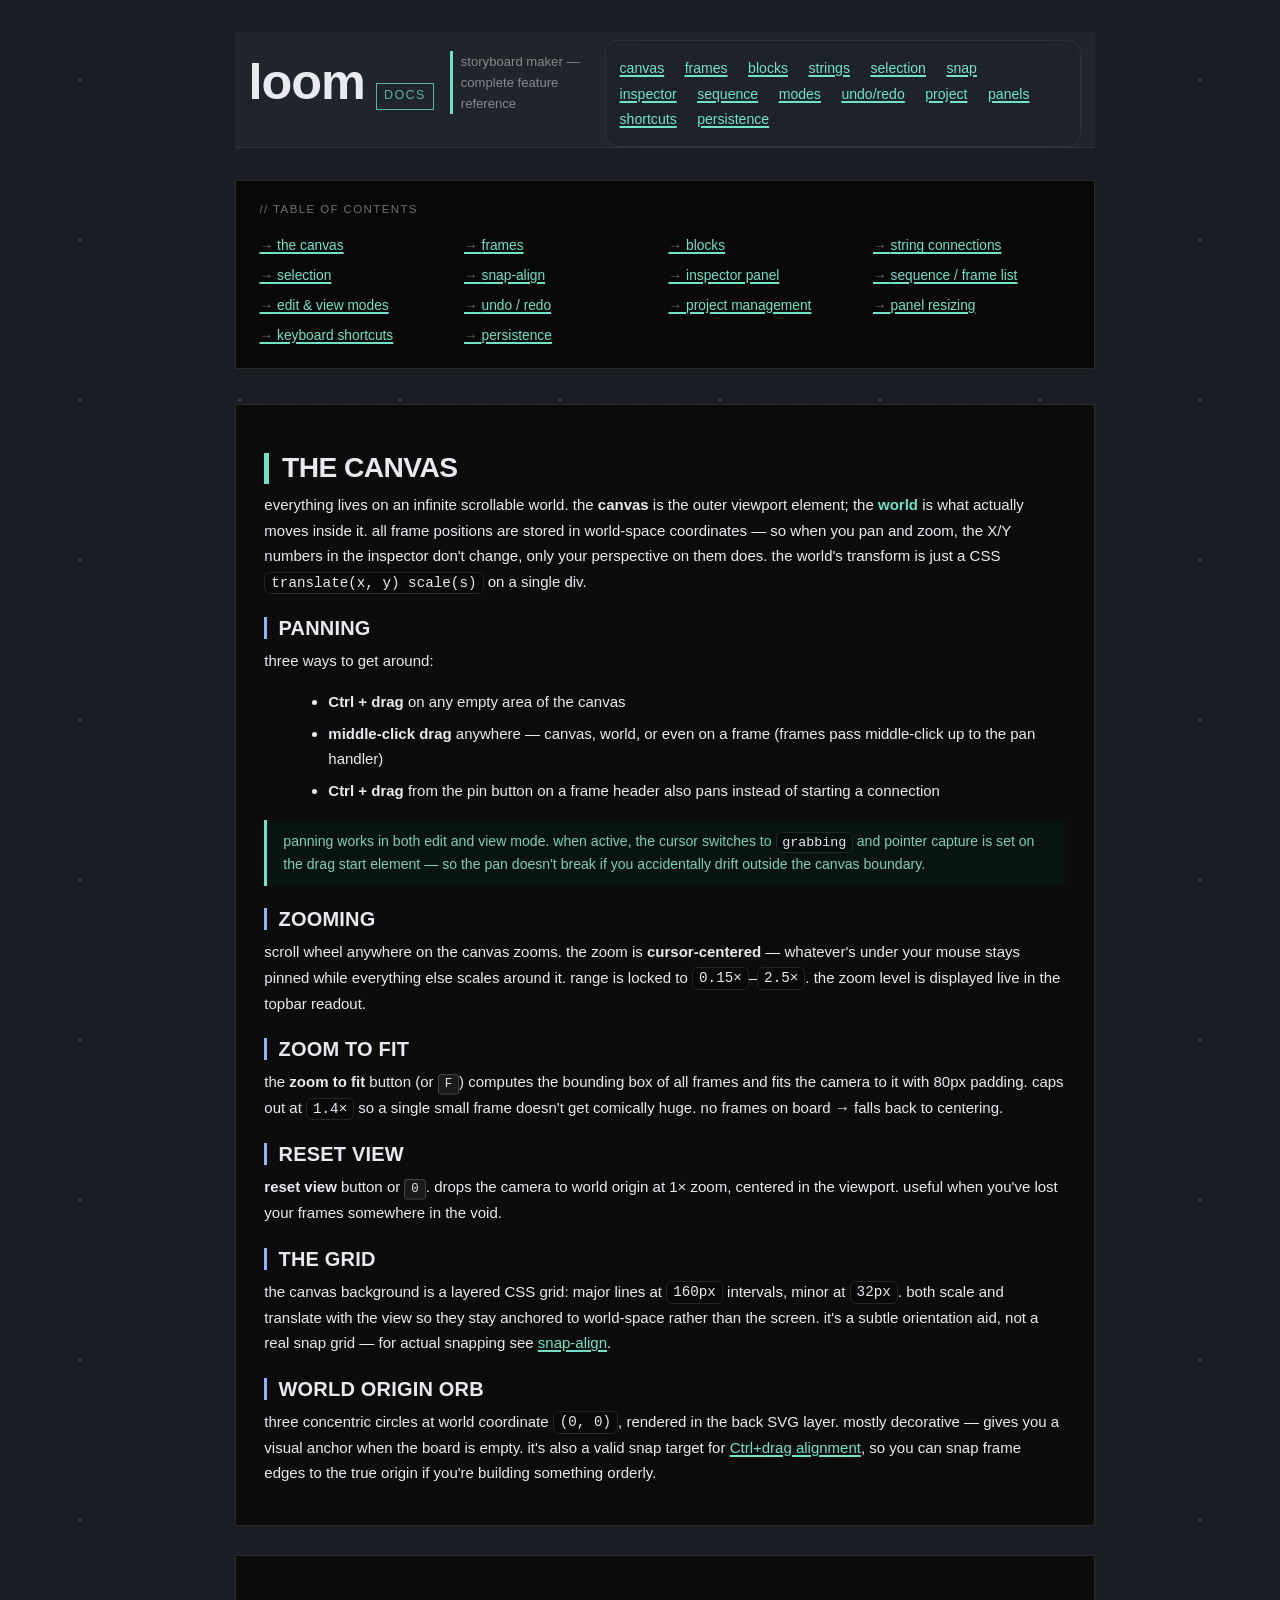
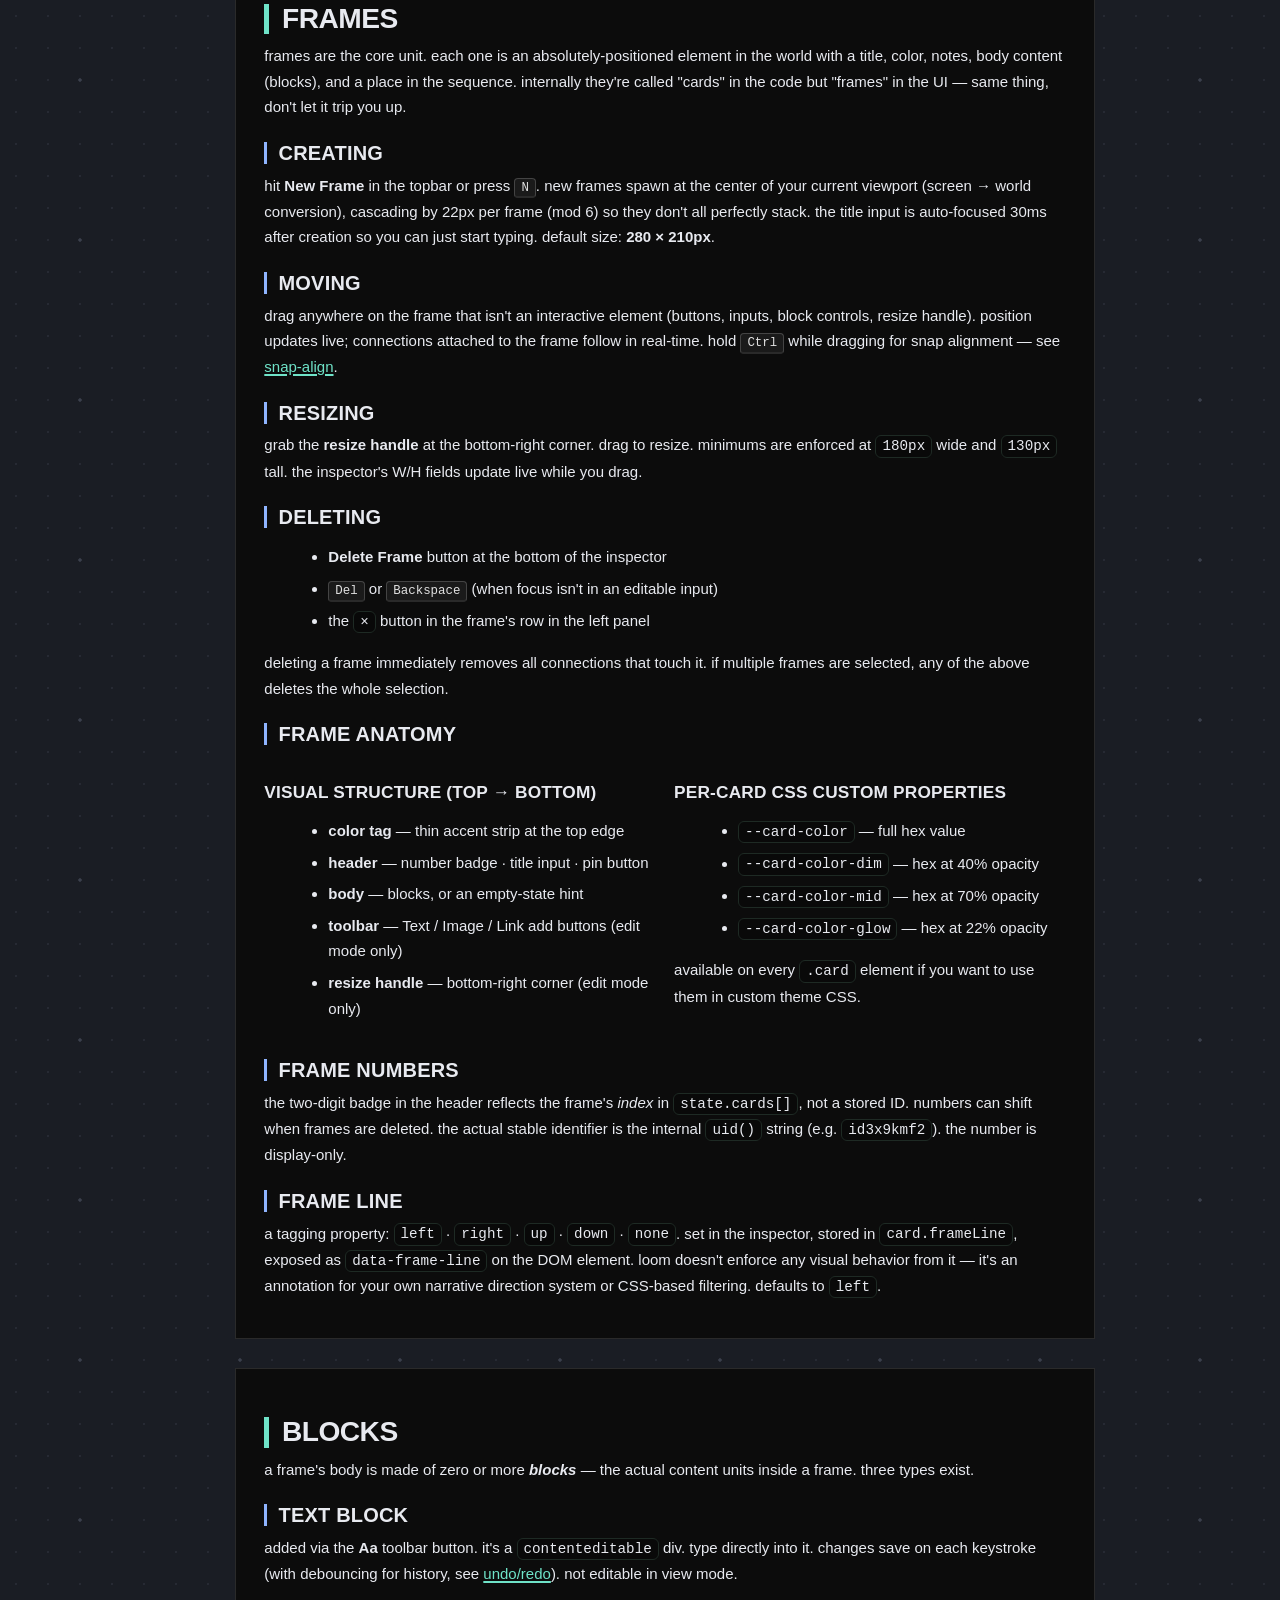
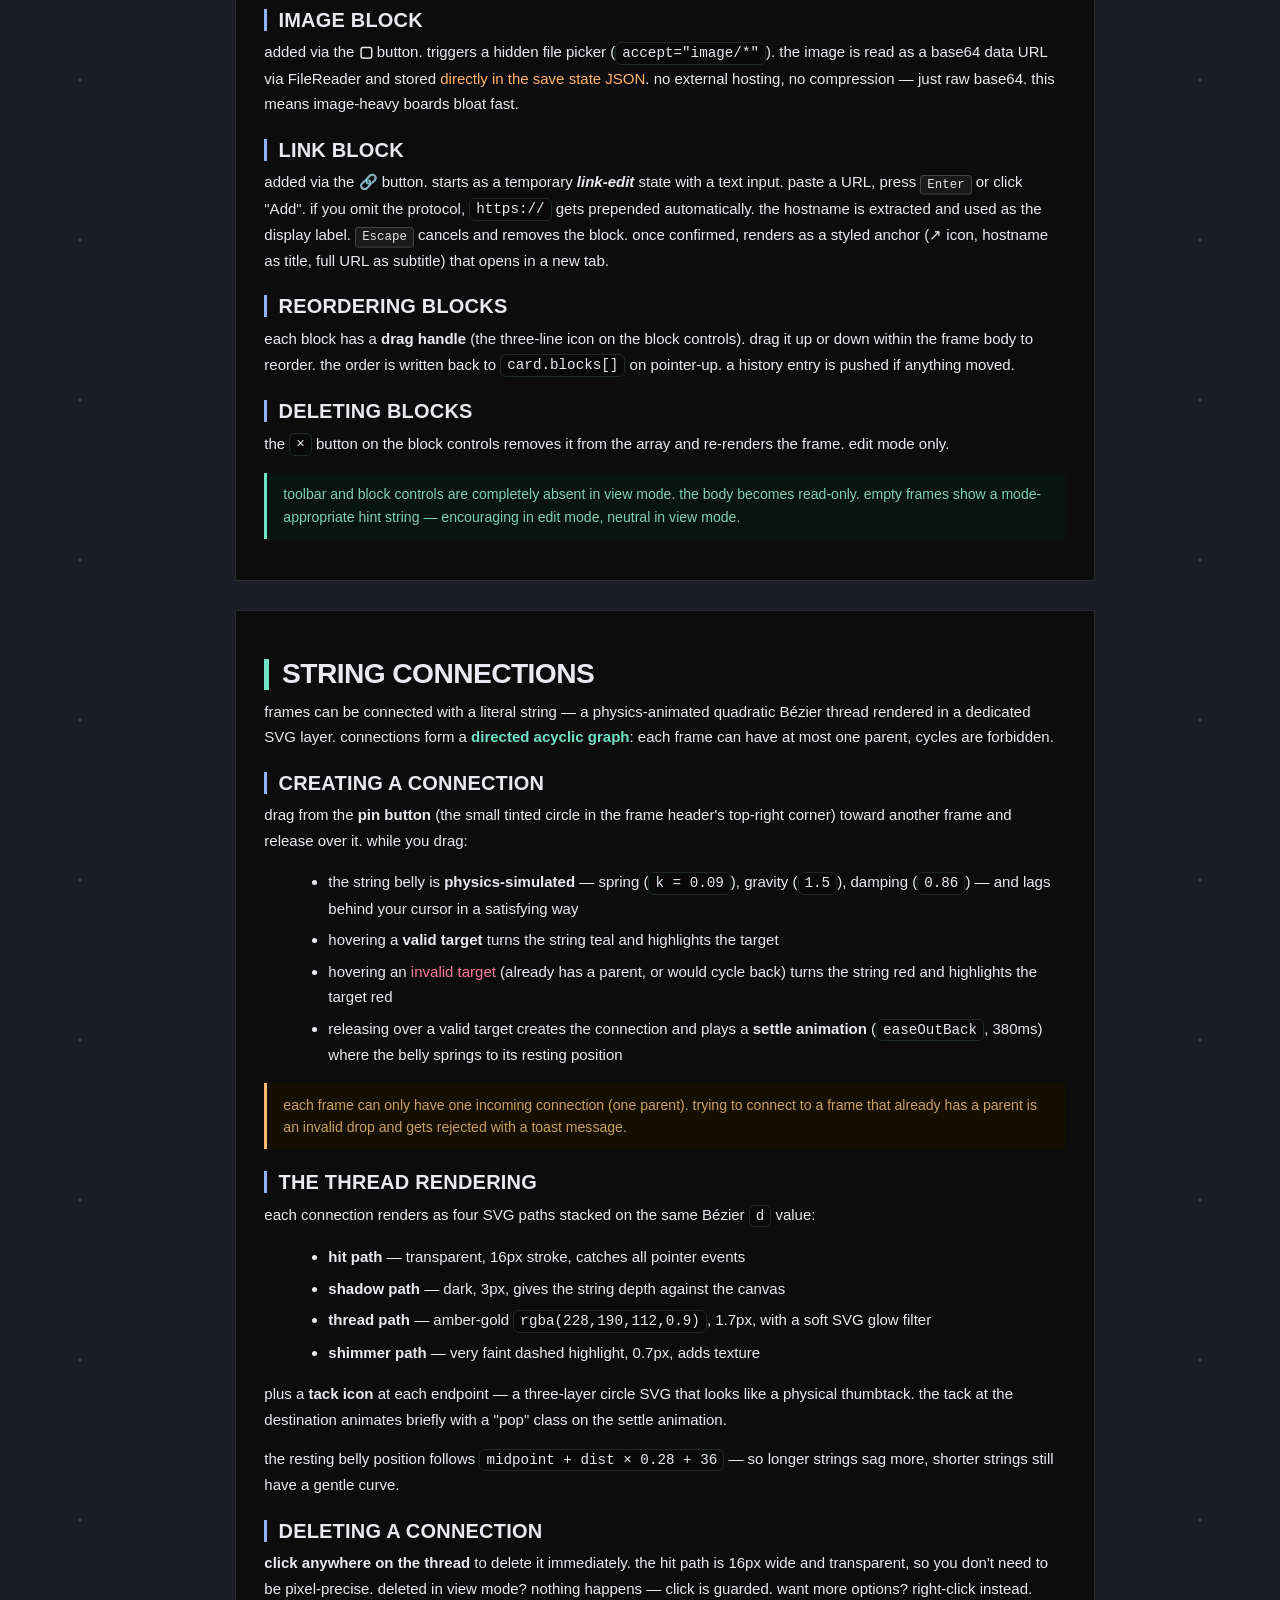
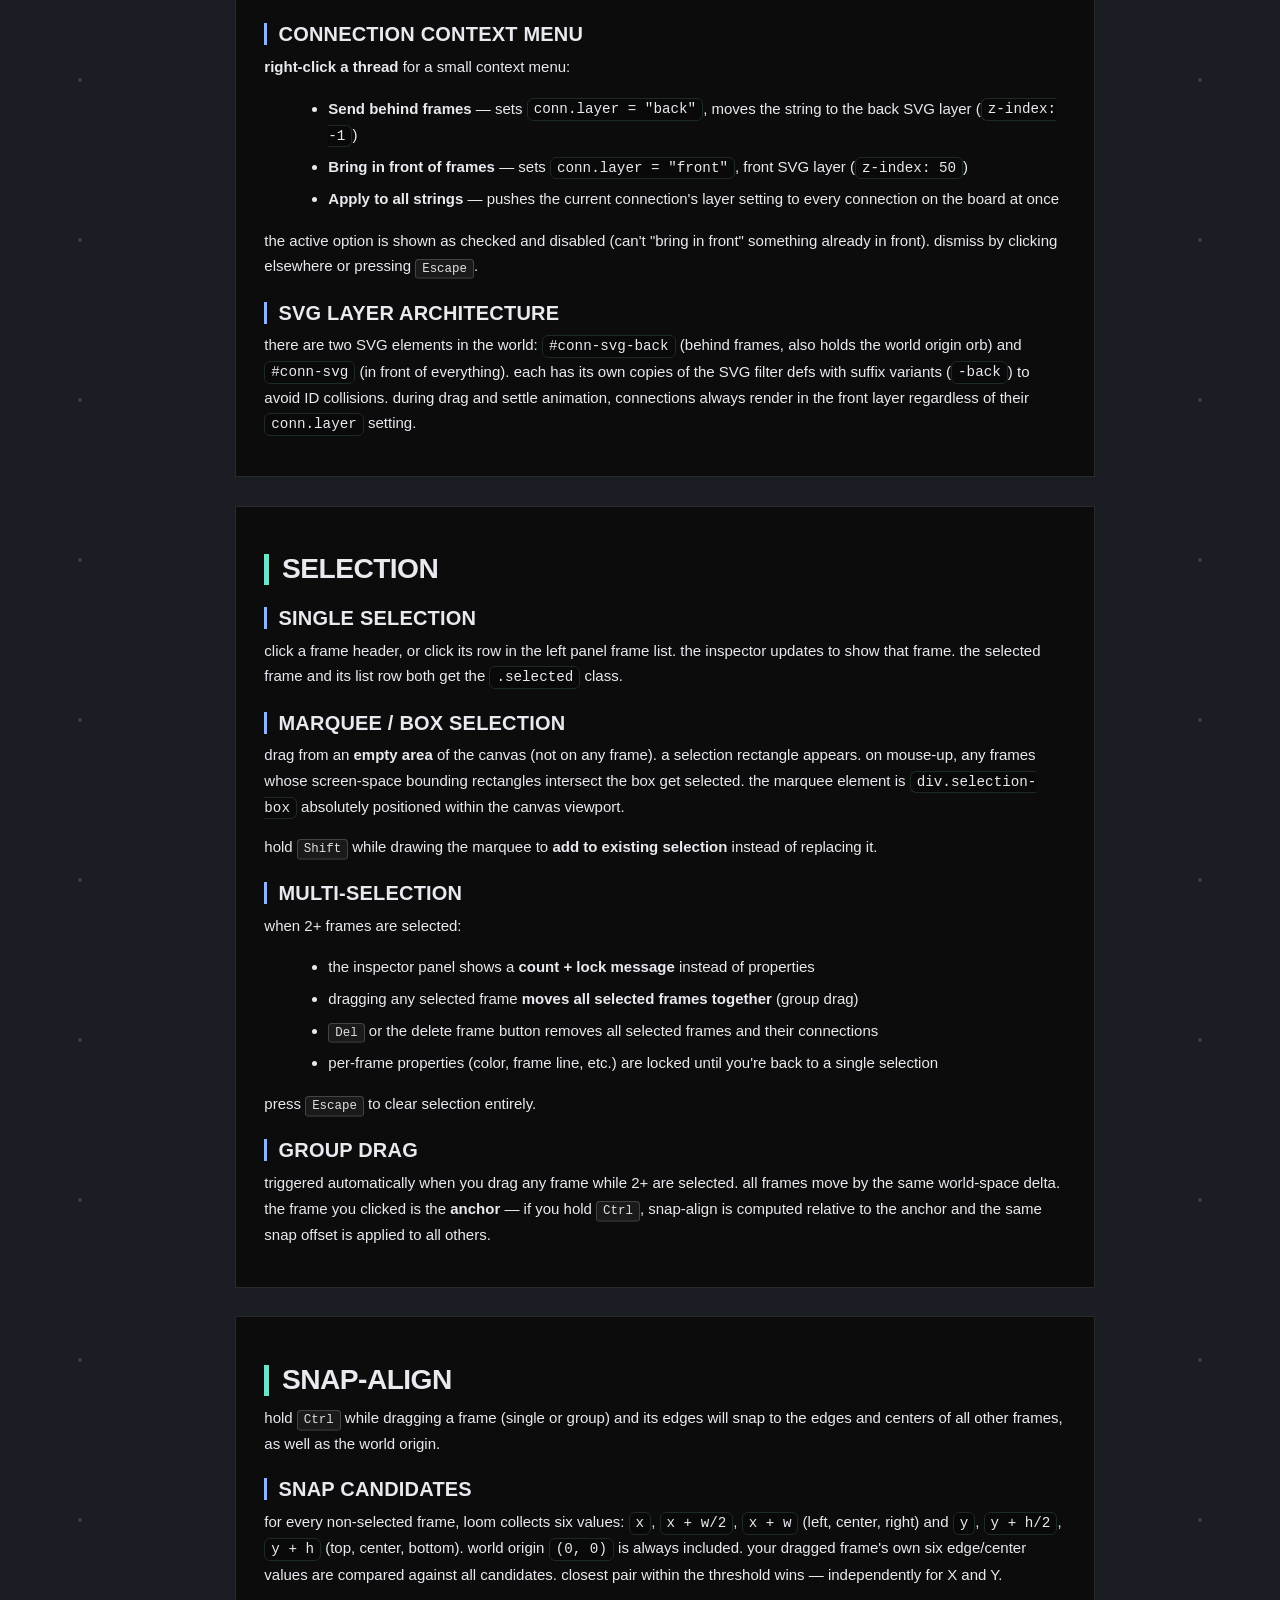
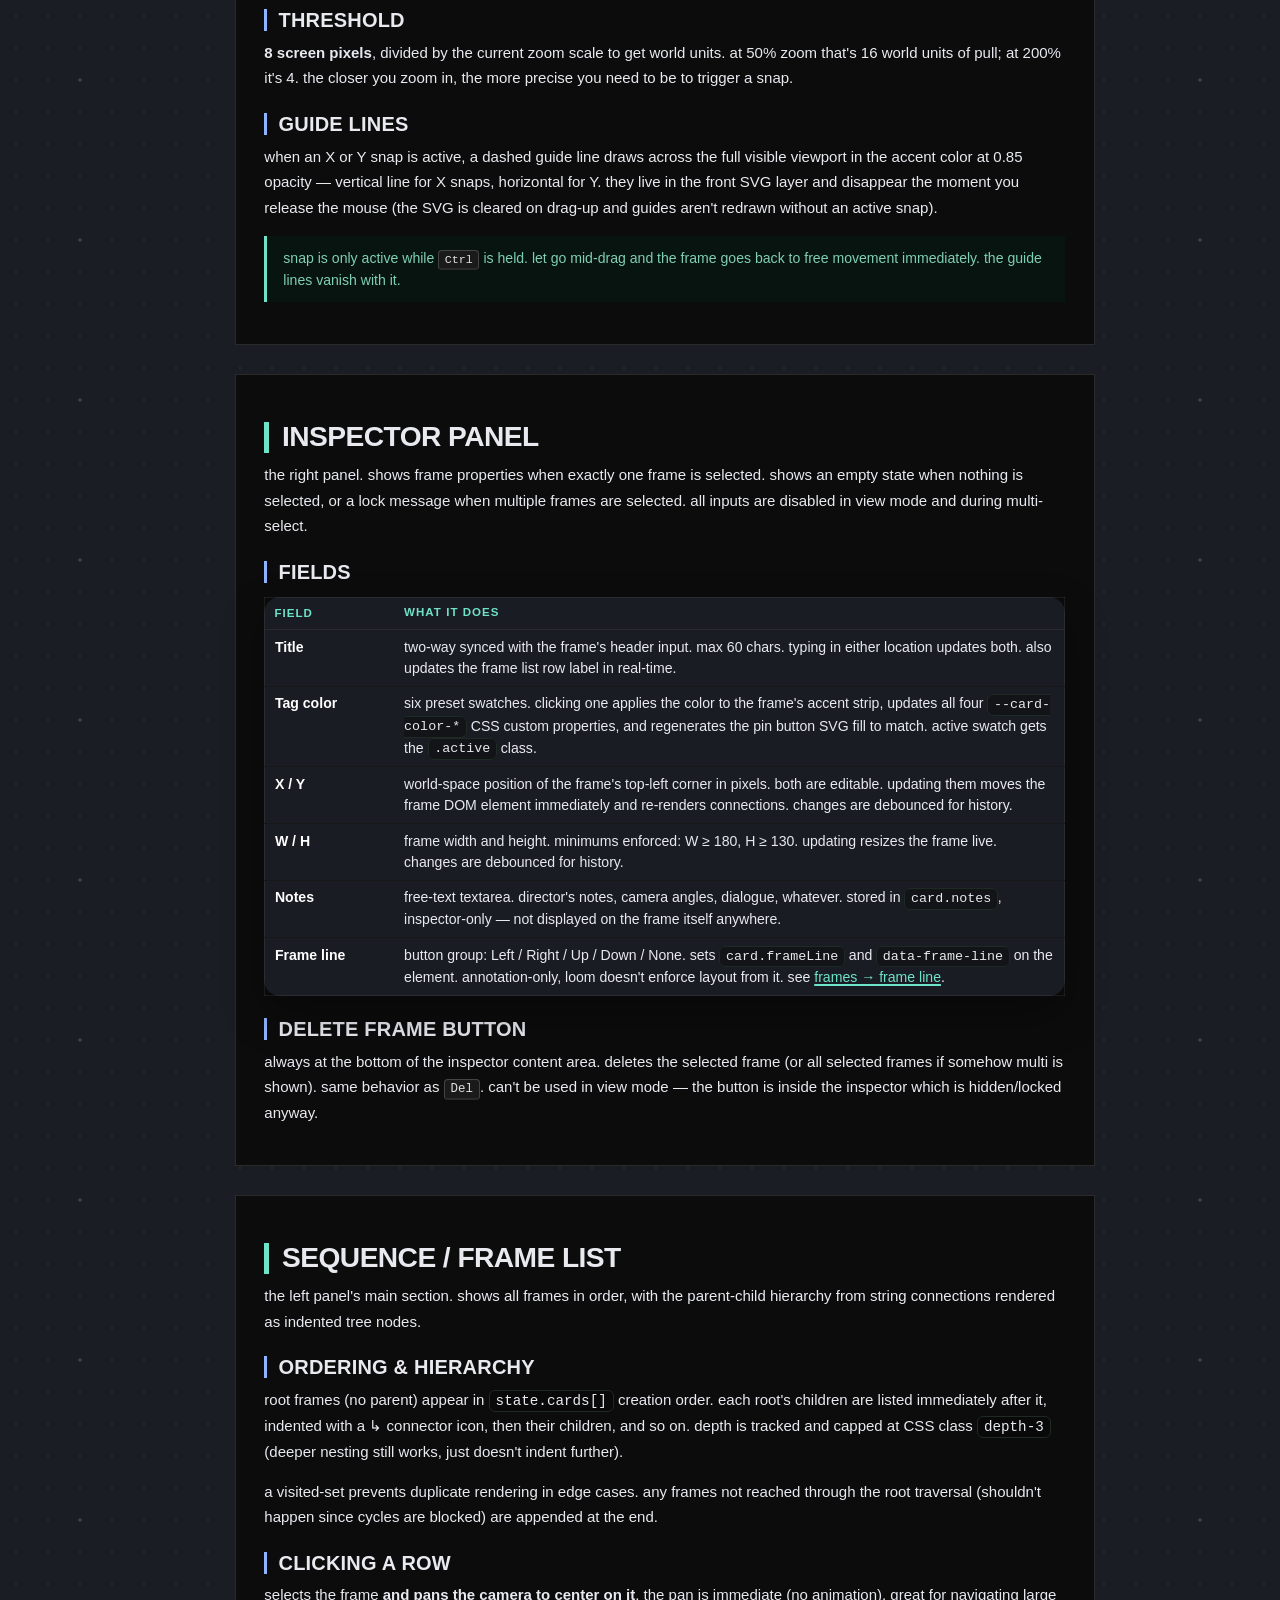
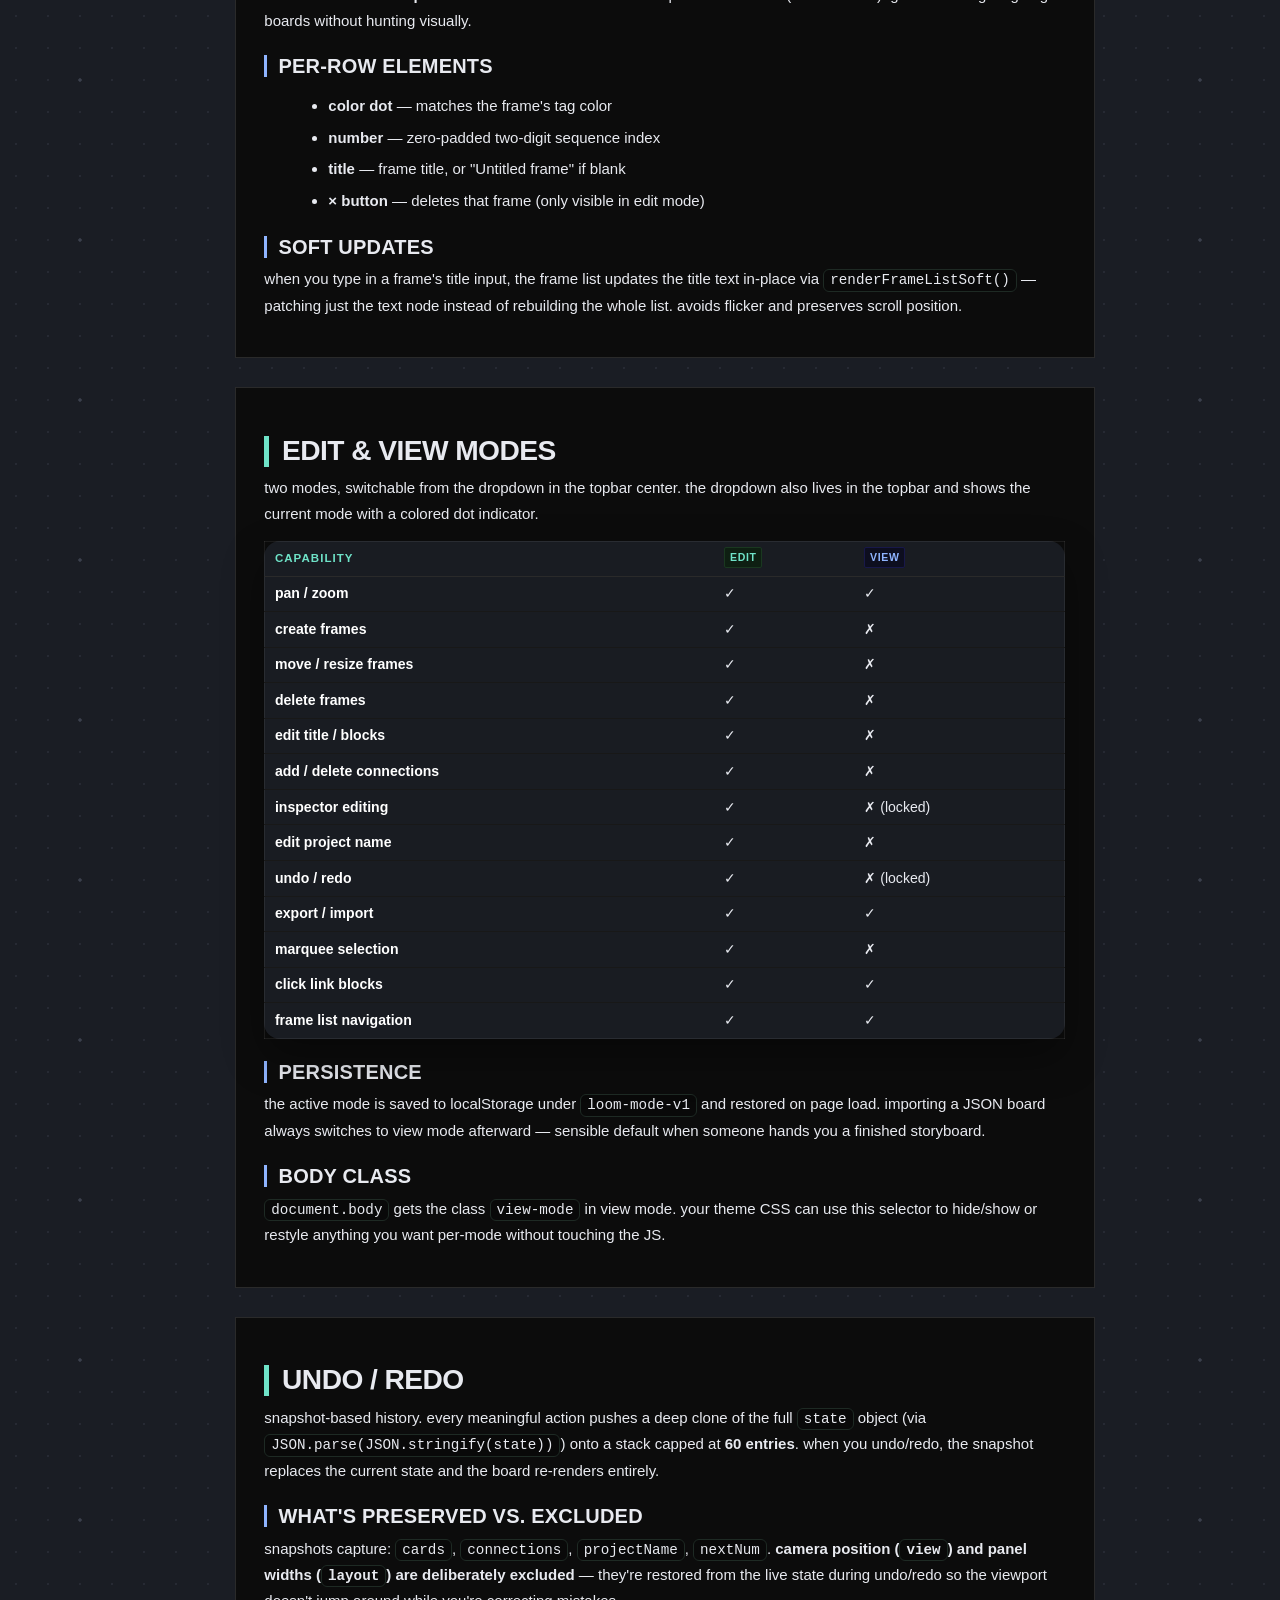
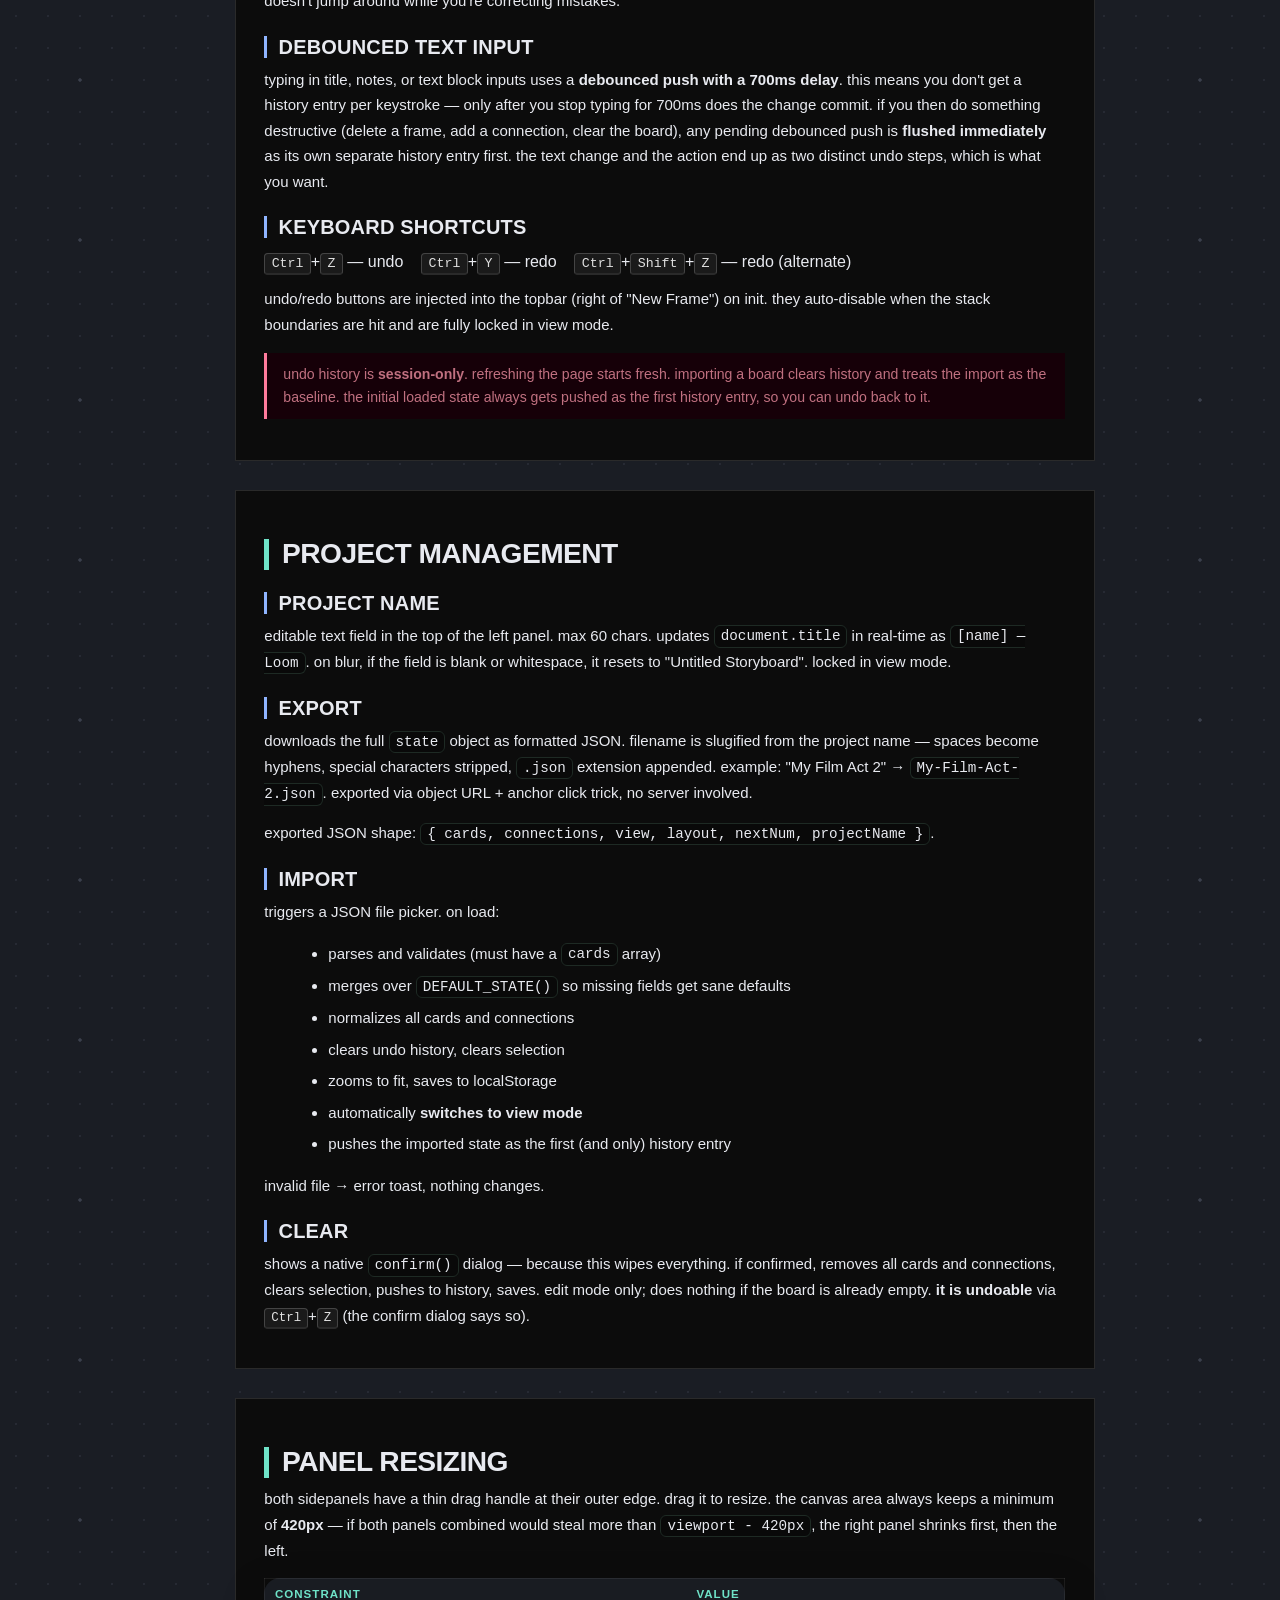
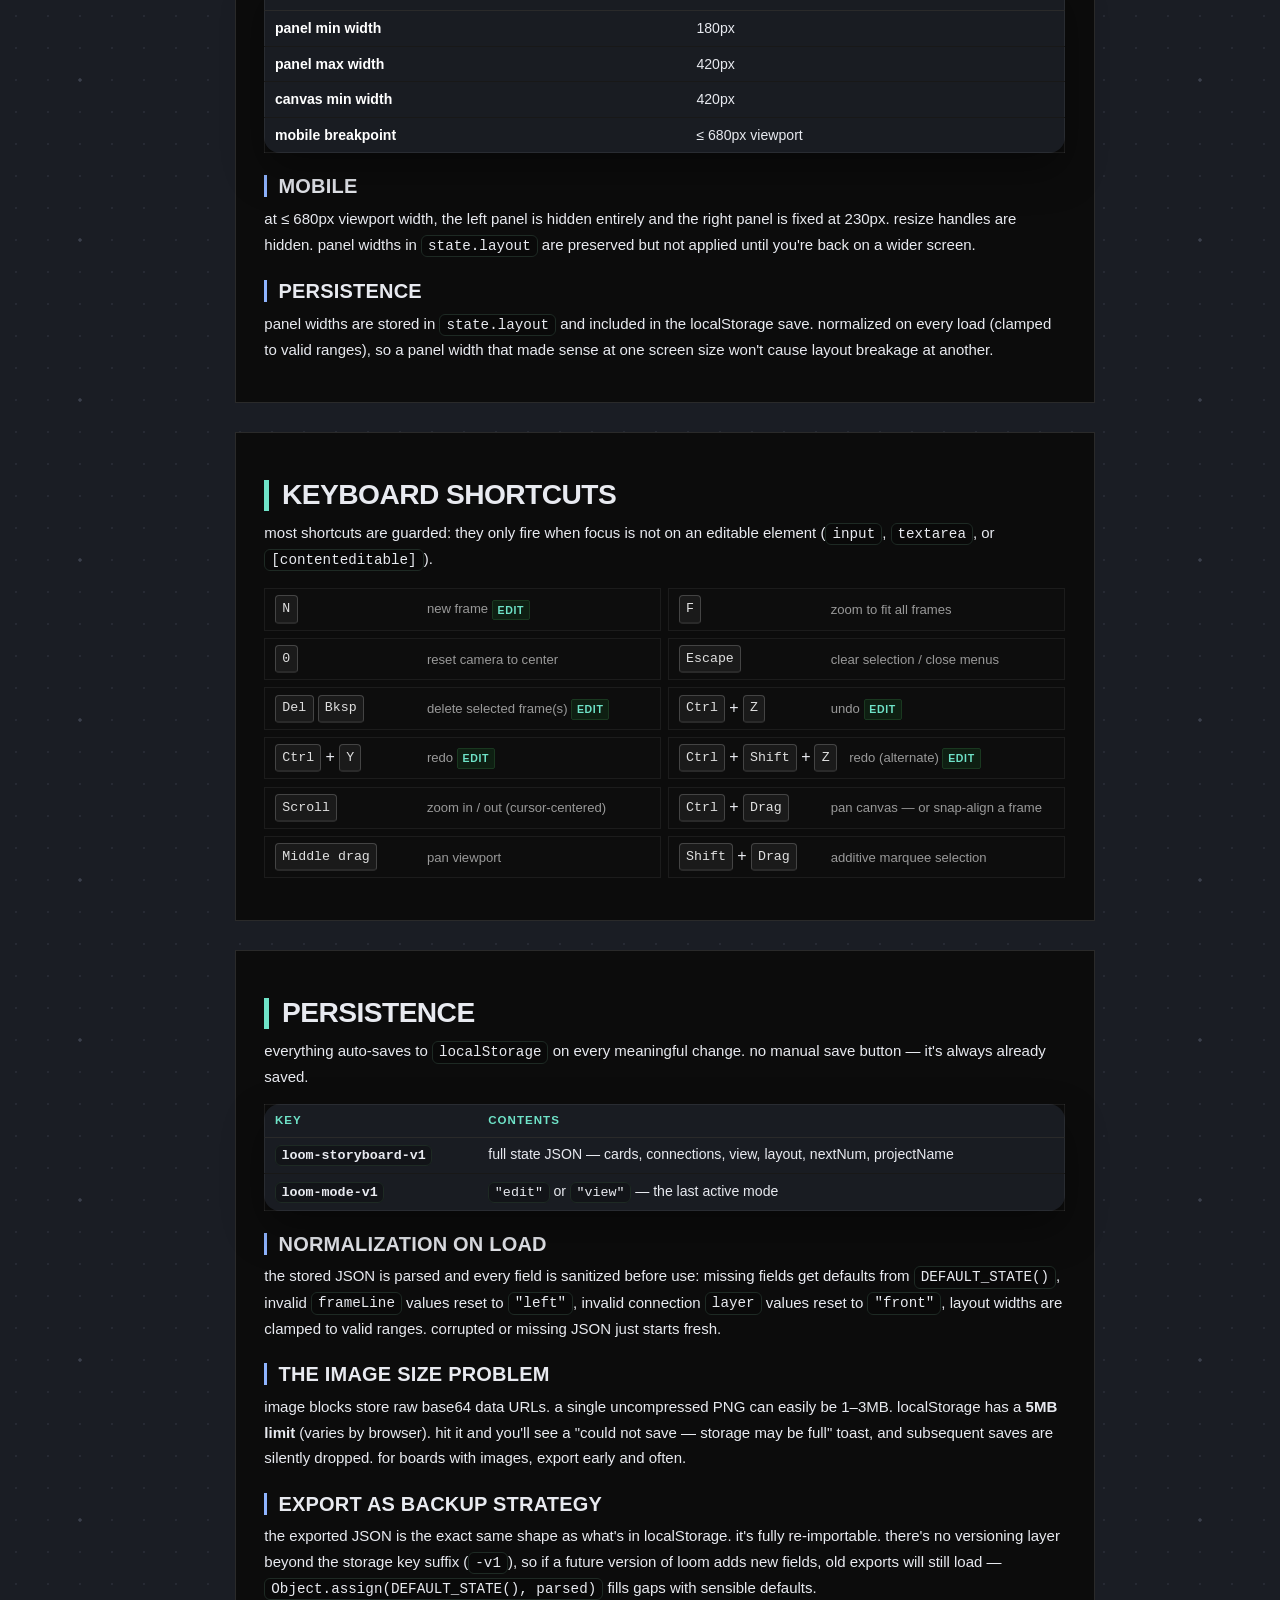
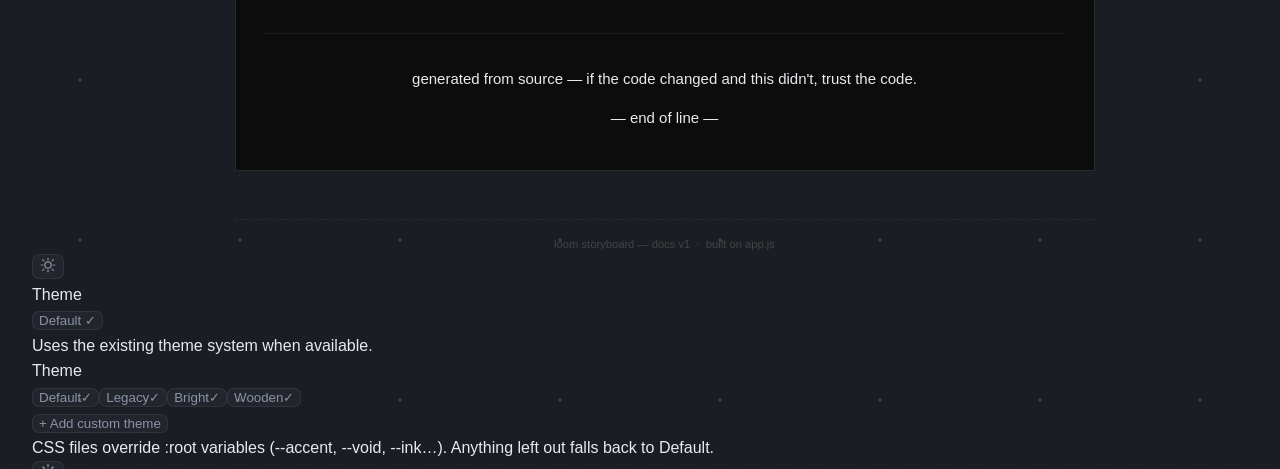
==== docs.html @ 7863efb0 "Add files via upload" ====
<!DOCTYPE html>
<html lang="en">
<head>
<meta charset="UTF-8">
<meta name="viewport" content="width=device-width, initial-scale=1.0">
<title>loom — full feature reference</title>
<style>
  :root {
    --accent: #6fe3c8;
    --accent-alt: #8fb4ff;
    --dim: #6c6f78;
    --text: #ddd;
    --warn-col: #ffb36b;
    --error: #ff7b9c;
    --bg-deep: #0c0c0c;
  }

  html { scrollbar-gutter: stable; }

  body {
    background: #000;
    color: var(--text);
    font-family: 'Courier New', monospace;
    margin: 0;
    padding: 2rem;
    line-height: 1.6;
    scrollbar-width: thin;
    scrollbar-color: #f5f5f5 #000;
  }

  body::-webkit-scrollbar { width: 10px; }
  body::-webkit-scrollbar-track { background: #000; }
  body::-webkit-scrollbar-thumb {
    background: radial-gradient(circle at 35% 35%, #fff 0%, #d0d0d0 70%, #a8a8a8 100%);
    border: 2px solid #000;
    border-radius: 999px;
  }
  body::-webkit-scrollbar-thumb:hover {
    background: radial-gradient(circle at 35% 35%, #fff 0%, #e7e7e7 68%, #bebebe 100%);
  }

  .container { max-width: 860px; margin: 0 auto; }

  header {
    border-bottom: 2px solid #2a2a2a;
    margin-bottom: 2rem;
    padding-bottom: 1rem;
  }

  .brand {
    display: flex;
    align-items: baseline;
    gap: 0.7rem;
    margin-bottom: 0.4rem;
  }

  .brand h1 {
    font-size: 2.4rem;
    margin: 0;
    color: #fff;
    letter-spacing: -0.05em;
  }

  .brand-sub {
    color: var(--accent);
    font-size: 0.78rem;
    letter-spacing: 0.12em;
    text-transform: uppercase;
    padding: 0.18em 0.55em;
    border: 1px solid var(--accent);
    opacity: 0.75;
  }

  .post-meta {
    color: #888;
    font-size: 0.82rem;
    margin-bottom: 0.8rem;
    border-left: 3px solid var(--accent);
    padding-left: 0.5rem;
  }

  nav { margin-top: 0.5rem; }
  nav a {
    color: var(--accent-alt);
    text-decoration: none;
    margin-right: 1rem;
    font-size: 0.88rem;
  }
  nav a:hover { text-decoration: underline; }

  /* ── HEADINGS ───────────────────────────────────── */
  h2 {
    border-left: 5px solid var(--accent);
    padding-left: 0.8rem;
    font-weight: 800;
    text-transform: uppercase;
    letter-spacing: -0.05em;
    margin-top: 0;
    margin-bottom: 1rem;
    font-size: 1.35rem;
    color: var(--accent);
    line-height: 1.2;
  }

  h3 {
    font-weight: 700;
    text-transform: uppercase;
    letter-spacing: -0.03em;
    margin-top: 1.8rem;
    margin-bottom: 0.65rem;
    font-size: 1.05rem;
    border-left: 3px solid var(--accent-alt);
    padding-left: 0.7rem;
    color: #d0dcff;
    line-height: 1.2;
  }

  h4 {
    font-size: 0.8rem;
    text-transform: uppercase;
    letter-spacing: 0.07em;
    color: var(--dim);
    margin: 1.2rem 0 0.4rem;
    font-weight: 700;
  }

  /* ── SECTION CARDS ──────────────────────────────── */
  .section {
    background: var(--bg-deep);
    border: 1px solid #2a2a2a;
    padding: 1.6rem 1.8rem;
    margin-bottom: 1.8rem;
  }

  p { margin: 0.55rem 0 0.85rem; }

  a { color: var(--accent-alt); text-decoration: underline; text-underline-offset: 3px; transition: color 0.15s; }
  a:hover { color: var(--accent); }

  code {
    background: #111;
    color: #a8f5de;
    padding: 0.12rem 0.38rem;
    border-radius: 4px;
    font-size: 0.86em;
    border: 1px solid #1e2a24;
  }

  kbd {
    background: #1a1a1a;
    color: #e0e0e0;
    padding: 0.15em 0.48em;
    border: 1px solid #444;
    border-bottom: 2px solid #2a2a2a;
    border-radius: 4px;
    font-family: 'Courier New', monospace;
    font-size: 0.83em;
  }

  /* ── TABLE OF CONTENTS ──────────────────────────── */
  .toc {
    background: #080808;
    border: 1px solid #2a2a2a;
    padding: 1.2rem 1.5rem;
    margin-bottom: 2.2rem;
  }

  .toc-title {
    font-size: 0.72rem;
    text-transform: uppercase;
    letter-spacing: 0.12em;
    color: var(--dim);
    margin-bottom: 0.9rem;
  }

  .toc ul {
    list-style: none;
    margin: 0;
    padding: 0;
    display: grid;
    grid-template-columns: repeat(auto-fill, minmax(195px, 1fr));
    gap: 0.2rem 0.5rem;
  }

  .toc li { margin: 0; }
  .toc a {
    color: #888;
    text-decoration: none;
    font-size: 0.86rem;
    display: block;
    padding: 0.1rem 0;
  }
  .toc a::before { content: "→ "; color: var(--dim); }
  .toc a:hover { color: var(--accent); }

  /* ── TABLES ─────────────────────────────────────── */
  .feat-table {
    width: 100%;
    border-collapse: collapse;
    font-size: 0.88rem;
    margin: 0.9rem 0;
  }

  .feat-table th {
    text-align: left;
    color: var(--accent);
    border-bottom: 1px solid #2a2a2a;
    padding: 0.35rem 0.6rem 0.45rem;
    font-size: 0.72rem;
    text-transform: uppercase;
    letter-spacing: 0.09em;
  }

  .feat-table td {
    padding: 0.42rem 0.6rem;
    border-bottom: 1px solid #181818;
    vertical-align: top;
    line-height: 1.5;
  }

  .feat-table tr:last-child td { border-bottom: none; }

  .feat-table td:first-child {
    color: #fff;
    white-space: nowrap;
    font-weight: bold;
    min-width: 110px;
  }

  /* ── CALLOUT BOXES ──────────────────────────────── */
  .note-box {
    border-left: 3px solid var(--accent);
    background: #071410;
    padding: 0.65rem 1rem;
    margin: 1rem 0;
    font-size: 0.88rem;
    color: #7fcfb4;
  }

  .warn-box {
    border-left: 3px solid var(--warn-col);
    background: #160f00;
    padding: 0.65rem 1rem;
    margin: 1rem 0;
    font-size: 0.88rem;
    color: #c8a060;
  }

  .danger-box {
    border-left: 3px solid var(--error);
    background: #160008;
    padding: 0.65rem 1rem;
    margin: 1rem 0;
    font-size: 0.88rem;
    color: #c07080;
  }

  /* ── SHORTCUT GRID ──────────────────────────────── */
  .shortcut-grid {
    display: grid;
    grid-template-columns: repeat(auto-fill, minmax(270px, 1fr));
    gap: 0.45rem;
    margin: 1rem 0;
  }

  .sc-item {
    display: flex;
    align-items: center;
    gap: 0.75rem;
    padding: 0.38rem 0.6rem;
    background: #0d0d0d;
    border: 1px solid #1c1c1c;
  }

  .sc-keys {
    display: flex;
    gap: 0.25rem;
    flex-shrink: 0;
    min-width: 140px;
    flex-wrap: wrap;
  }

  .sc-desc { color: #999; font-size: 0.82rem; }

  /* ── TAGS ───────────────────────────────────────── */
  .tag {
    display: inline-block;
    font-size: 0.66rem;
    padding: 0.1em 0.45em;
    border-radius: 2px;
    font-weight: bold;
    letter-spacing: 0.06em;
    text-transform: uppercase;
    vertical-align: middle;
  }

  .tag-edit  { background: #0e1f12; color: #6fe3c8; border: 1px solid #1a3820; }
  .tag-view  { background: #0d0e1f; color: #8fb4ff; border: 1px solid #18184a; }
  .tag-both  { background: #1e1400; color: #ffb36b; border: 1px solid #3a2800; }

  /* ── ANATOMY GRID ───────────────────────────────── */
  .two-col {
    display: grid;
    grid-template-columns: 1fr 1fr;
    gap: 1.2rem;
    margin: 1rem 0;
  }

  /* ── MISC ───────────────────────────────────────── */
  blockquote {
    border-left: 3px solid var(--accent);
    padding-left: 1rem;
    margin: 1.2rem 0;
    color: #ccc;
    font-style: italic;
  }

  hr {
    border: 0;
    border-top: 1px solid #1c1c1c;
    margin: 2rem 0;
  }

  ul, ol { margin-left: 1.5rem; margin-bottom: 1rem; }
  li { margin-bottom: 0.38rem; }

  .b   { font-weight: bold; }
  .bi  { font-weight: bold; font-style: italic; }
  .i   { font-style: italic; }
  .dim { color: var(--dim); }
  .hi  { color: var(--accent); font-weight: bold; }
  .wi  { color: var(--warn-col); }
  .er  { color: var(--error); }

  footer {
    margin-top: 3rem;
    text-align: center;
    color: #444;
    font-size: 0.7rem;
    border-top: 1px dashed #2a2a2a;
    padding-top: 1rem;
  }

  /* ── BACK TO TOP ────────────────────────────────── */
  .back-to-top {
    position: fixed;
    bottom: 2rem;
    right: 2rem;
    background: var(--bg-deep);
    border: 1px solid #2a2a2a;
    color: var(--accent);
    font-family: 'Courier New', monospace;
    font-size: 0.85rem;
    padding: 0.4rem 0.85rem;
    cursor: pointer;
    z-index: 1000;
    opacity: 0;
    visibility: hidden;
    transition: opacity 0.2s, visibility 0.2s;
    border-radius: 3px;
    text-decoration: none;
  }
  .back-to-top:hover { border-color: var(--accent); color: var(--accent); }
  .back-to-top.show  { opacity: 1; visibility: visible; }

  @media (max-width: 620px) {
    body { padding: 1rem; }
    .two-col { grid-template-columns: 1fr; }
    .shortcut-grid { grid-template-columns: 1fr; }
    .toc ul { grid-template-columns: 1fr; }
    .back-to-top { right: auto; left: 50%; transform: translateX(-50%); }
  }
</style>
</head>
<body>
<div class="container">

  <header>
    <div class="brand">
      <h1>loom</h1>
      <span class="brand-sub">docs</span>
    </div>
    <div class="post-meta">storyboard maker — complete feature reference</div>
    <nav>
      <a href="#canvas">canvas</a>
      <a href="#frames">frames</a>
      <a href="#blocks">blocks</a>
      <a href="#connections">strings</a>
      <a href="#selection">selection</a>
      <a href="#snap">snap</a>
      <a href="#inspector">inspector</a>
      <a href="#framelist">sequence</a>
      <a href="#modes">modes</a>
      <a href="#history">undo/redo</a>
      <a href="#project">project</a>
      <a href="#panels">panels</a>
      <a href="#shortcuts">shortcuts</a>
      <a href="#persistence">persistence</a>
    </nav>
  </header>

  <div class="toc">
    <div class="toc-title">// table of contents</div>
    <ul>
      <li><a href="#canvas">the canvas</a></li>
      <li><a href="#frames">frames</a></li>
      <li><a href="#blocks">blocks</a></li>
      <li><a href="#connections">string connections</a></li>
      <li><a href="#selection">selection</a></li>
      <li><a href="#snap">snap-align</a></li>
      <li><a href="#inspector">inspector panel</a></li>
      <li><a href="#framelist">sequence / frame list</a></li>
      <li><a href="#modes">edit & view modes</a></li>
      <li><a href="#history">undo / redo</a></li>
      <li><a href="#project">project management</a></li>
      <li><a href="#panels">panel resizing</a></li>
      <li><a href="#shortcuts">keyboard shortcuts</a></li>
      <li><a href="#persistence">persistence</a></li>
    </ul>
  </div>


  <!-- ══════════════════════════════════════════════════════════════ -->
  <div class="section" id="canvas">
    <h2>the canvas</h2>

    <p>everything lives on an infinite scrollable world. the <span class="b">canvas</span> is the outer viewport element; the <span class="hi">world</span> is what actually moves inside it. all frame positions are stored in world-space coordinates — so when you pan and zoom, the X/Y numbers in the inspector don't change, only your perspective on them does. the world's transform is just a CSS <code>translate(x, y) scale(s)</code> on a single div.</p>

    <h3>panning</h3>
    <p>three ways to get around:</p>
    <ul>
      <li><span class="b">Ctrl + drag</span> on any empty area of the canvas</li>
      <li><span class="b">middle-click drag</span> anywhere — canvas, world, or even on a frame (frames pass middle-click up to the pan handler)</li>
      <li><span class="b">Ctrl + drag</span> from the pin button on a frame header also pans instead of starting a connection</li>
    </ul>
    <div class="note-box">panning works in both edit and view mode. when active, the cursor switches to <code>grabbing</code> and pointer capture is set on the drag start element — so the pan doesn't break if you accidentally drift outside the canvas boundary.</div>

    <h3>zooming</h3>
    <p>scroll wheel anywhere on the canvas zooms. the zoom is <span class="b">cursor-centered</span> — whatever's under your mouse stays pinned while everything else scales around it. range is locked to <code>0.15×</code>–<code>2.5×</code>. the zoom level is displayed live in the topbar readout.</p>

    <h3>zoom to fit</h3>
    <p>the <span class="b">zoom to fit</span> button (or <kbd>F</kbd>) computes the bounding box of all frames and fits the camera to it with 80px padding. caps out at <code>1.4×</code> so a single small frame doesn't get comically huge. no frames on board → falls back to centering.</p>

    <h3>reset view</h3>
    <p><span class="b">reset view</span> button or <kbd>0</kbd>. drops the camera to world origin at 1× zoom, centered in the viewport. useful when you've lost your frames somewhere in the void.</p>

    <h3>the grid</h3>
    <p>the canvas background is a layered CSS grid: major lines at <code>160px</code> intervals, minor at <code>32px</code>. both scale and translate with the view so they stay anchored to world-space rather than the screen. it's a subtle orientation aid, not a real snap grid — for actual snapping see <a href="#snap">snap-align</a>.</p>

    <h3>world origin orb</h3>
    <p>three concentric circles at world coordinate <code>(0, 0)</code>, rendered in the back SVG layer. mostly decorative — gives you a visual anchor when the board is empty. it's also a valid snap target for <a href="#snap">Ctrl+drag alignment</a>, so you can snap frame edges to the true origin if you're building something orderly.</p>
  </div>


  <!-- ══════════════════════════════════════════════════════════════ -->
  <div class="section" id="frames">
    <h2>frames</h2>

    <p>frames are the core unit. each one is an absolutely-positioned element in the world with a title, color, notes, body content (blocks), and a place in the sequence. internally they're called "cards" in the code but "frames" in the UI — same thing, don't let it trip you up.</p>

    <h3>creating</h3>
    <p>hit <span class="b">New Frame</span> in the topbar or press <kbd>N</kbd>. new frames spawn at the center of your current viewport (screen → world conversion), cascading by 22px per frame (mod 6) so they don't all perfectly stack. the title input is auto-focused 30ms after creation so you can just start typing. default size: <span class="b">280 × 210px</span>.</p>

    <h3>moving</h3>
    <p>drag anywhere on the frame that isn't an interactive element (buttons, inputs, block controls, resize handle). position updates live; connections attached to the frame follow in real-time. hold <kbd>Ctrl</kbd> while dragging for snap alignment — see <a href="#snap">snap-align</a>.</p>

    <h3>resizing</h3>
    <p>grab the <span class="b">resize handle</span> at the bottom-right corner. drag to resize. minimums are enforced at <code>180px</code> wide and <code>130px</code> tall. the inspector's W/H fields update live while you drag.</p>

    <h3>deleting</h3>
    <ul>
      <li><span class="b">Delete Frame</span> button at the bottom of the inspector</li>
      <li><kbd>Del</kbd> or <kbd>Backspace</kbd> (when focus isn't in an editable input)</li>
      <li>the <code>×</code> button in the frame's row in the left panel</li>
    </ul>
    <p>deleting a frame immediately removes all connections that touch it. if multiple frames are selected, any of the above deletes the whole selection.</p>

    <h3>frame anatomy</h3>
    <div class="two-col">
      <div>
        <h4>visual structure (top → bottom)</h4>
        <ul>
          <li><span class="b">color tag</span> — thin accent strip at the top edge</li>
          <li><span class="b">header</span> — number badge · title input · pin button</li>
          <li><span class="b">body</span> — blocks, or an empty-state hint</li>
          <li><span class="b">toolbar</span> — Text / Image / Link add buttons (edit mode only)</li>
          <li><span class="b">resize handle</span> — bottom-right corner (edit mode only)</li>
        </ul>
      </div>
      <div>
        <h4>per-card CSS custom properties</h4>
        <ul>
          <li><code>--card-color</code> — full hex value</li>
          <li><code>--card-color-dim</code> — hex at 40% opacity</li>
          <li><code>--card-color-mid</code> — hex at 70% opacity</li>
          <li><code>--card-color-glow</code> — hex at 22% opacity</li>
        </ul>
        <p class="dim" style="font-size:0.82rem;">available on every <code>.card</code> element if you want to use them in custom theme CSS.</p>
      </div>
    </div>

    <h3>frame numbers</h3>
    <p>the two-digit badge in the header reflects the frame's <span class="i">index</span> in <code>state.cards[]</code>, not a stored ID. numbers can shift when frames are deleted. the actual stable identifier is the internal <code>uid()</code> string (e.g. <code>id3x9kmf2</code>). the number is display-only.</p>

    <h3>frame line</h3>
    <p>a tagging property: <code>left</code> · <code>right</code> · <code>up</code> · <code>down</code> · <code>none</code>. set in the inspector, stored in <code>card.frameLine</code>, exposed as <code>data-frame-line</code> on the DOM element. loom doesn't enforce any visual behavior from it — it's an annotation for your own narrative direction system or CSS-based filtering. defaults to <code>left</code>.</p>
  </div>


  <!-- ══════════════════════════════════════════════════════════════ -->
  <div class="section" id="blocks">
    <h2>blocks</h2>

    <p>a frame's body is made of zero or more <span class="bi">blocks</span> — the actual content units inside a frame. three types exist.</p>

    <h3>text block</h3>
    <p>added via the <span class="b">Aa</span> toolbar button. it's a <code>contenteditable</code> div. type directly into it. changes save on each keystroke (with debouncing for history, see <a href="#history">undo/redo</a>). not editable in view mode.</p>

    <h3>image block</h3>
    <p>added via the <span class="b">▢</span> button. triggers a hidden file picker (<code>accept="image/*"</code>). the image is read as a base64 data URL via FileReader and stored <span class="wi">directly in the save state JSON</span>. no external hosting, no compression — just raw base64. this means image-heavy boards bloat fast.</p>

    <h3>link block</h3>
    <p>added via the <span class="b">🔗</span> button. starts as a temporary <span class="bi">link-edit</span> state with a text input. paste a URL, press <kbd>Enter</kbd> or click "Add". if you omit the protocol, <code>https://</code> gets prepended automatically. the hostname is extracted and used as the display label. <kbd>Escape</kbd> cancels and removes the block. once confirmed, renders as a styled anchor (↗ icon, hostname as title, full URL as subtitle) that opens in a new tab.</p>

    <h3>reordering blocks</h3>
    <p>each block has a <span class="b">drag handle</span> (the three-line icon on the block controls). drag it up or down within the frame body to reorder. the order is written back to <code>card.blocks[]</code> on pointer-up. a history entry is pushed if anything moved.</p>

    <h3>deleting blocks</h3>
    <p>the <code>×</code> button on the block controls removes it from the array and re-renders the frame. edit mode only.</p>

    <div class="note-box">toolbar and block controls are completely absent in view mode. the body becomes read-only. empty frames show a mode-appropriate hint string — encouraging in edit mode, neutral in view mode.</div>
  </div>


  <!-- ══════════════════════════════════════════════════════════════ -->
  <div class="section" id="connections">
    <h2>string connections</h2>

    <p>frames can be connected with a literal string — a physics-animated quadratic Bézier thread rendered in a dedicated SVG layer. connections form a <span class="hi">directed acyclic graph</span>: each frame can have at most one parent, cycles are forbidden.</p>

    <h3>creating a connection</h3>
    <p>drag from the <span class="b">pin button</span> (the small tinted circle in the frame header's top-right corner) toward another frame and release over it. while you drag:</p>
    <ul>
      <li>the string belly is <span class="b">physics-simulated</span> — spring (<code>k = 0.09</code>), gravity (<code>1.5</code>), damping (<code>0.86</code>) — and lags behind your cursor in a satisfying way</li>
      <li>hovering a <span class="b">valid target</span> turns the string teal and highlights the target</li>
      <li>hovering an <span class="er">invalid target</span> (already has a parent, or would cycle back) turns the string red and highlights the target red</li>
      <li>releasing over a valid target creates the connection and plays a <span class="b">settle animation</span> (<code>easeOutBack</code>, 380ms) where the belly springs to its resting position</li>
    </ul>
    <div class="warn-box">each frame can only have one incoming connection (one parent). trying to connect to a frame that already has a parent is an invalid drop and gets rejected with a toast message.</div>

    <h3>the thread rendering</h3>
    <p>each connection renders as four SVG paths stacked on the same Bézier <code>d</code> value:</p>
    <ul>
      <li><span class="b">hit path</span> — transparent, 16px stroke, catches all pointer events</li>
      <li><span class="b">shadow path</span> — dark, 3px, gives the string depth against the canvas</li>
      <li><span class="b">thread path</span> — amber-gold <code>rgba(228,190,112,0.9)</code>, 1.7px, with a soft SVG glow filter</li>
      <li><span class="b">shimmer path</span> — very faint dashed highlight, 0.7px, adds texture</li>
    </ul>
    <p>plus a <span class="b">tack icon</span> at each endpoint — a three-layer circle SVG that looks like a physical thumbtack. the tack at the destination animates briefly with a "pop" class on the settle animation.</p>
    <p>the resting belly position follows <code>midpoint + dist × 0.28 + 36</code> — so longer strings sag more, shorter strings still have a gentle curve.</p>

    <h3>deleting a connection</h3>
    <p><span class="b">click anywhere on the thread</span> to delete it immediately. the hit path is 16px wide and transparent, so you don't need to be pixel-precise. deleted in view mode? nothing happens — click is guarded. want more options? right-click instead.</p>

    <h3>connection context menu</h3>
    <p><span class="b">right-click a thread</span> for a small context menu:</p>
    <ul>
      <li><span class="b">Send behind frames</span> — sets <code>conn.layer = "back"</code>, moves the string to the back SVG layer (<code>z-index: -1</code>)</li>
      <li><span class="b">Bring in front of frames</span> — sets <code>conn.layer = "front"</code>, front SVG layer (<code>z-index: 50</code>)</li>
      <li><span class="b">Apply to all strings</span> — pushes the current connection's layer setting to every connection on the board at once</li>
    </ul>
    <p>the active option is shown as checked and disabled (can't "bring in front" something already in front). dismiss by clicking elsewhere or pressing <kbd>Escape</kbd>.</p>

    <h3>SVG layer architecture</h3>
    <p>there are two SVG elements in the world: <code>#conn-svg-back</code> (behind frames, also holds the world origin orb) and <code>#conn-svg</code> (in front of everything). each has its own copies of the SVG filter defs with suffix variants (<code>-back</code>) to avoid ID collisions. during drag and settle animation, connections always render in the front layer regardless of their <code>conn.layer</code> setting.</p>
  </div>


  <!-- ══════════════════════════════════════════════════════════════ -->
  <div class="section" id="selection">
    <h2>selection</h2>

    <h3>single selection</h3>
    <p>click a frame header, or click its row in the left panel frame list. the inspector updates to show that frame. the selected frame and its list row both get the <code>.selected</code> class.</p>

    <h3>marquee / box selection</h3>
    <p>drag from an <span class="b">empty area</span> of the canvas (not on any frame). a selection rectangle appears. on mouse-up, any frames whose screen-space bounding rectangles intersect the box get selected. the marquee element is <code>div.selection-box</code> absolutely positioned within the canvas viewport.</p>
    <p>hold <kbd>Shift</kbd> while drawing the marquee to <span class="b">add to existing selection</span> instead of replacing it.</p>

    <h3>multi-selection</h3>
    <p>when 2+ frames are selected:</p>
    <ul>
      <li>the inspector panel shows a <span class="b">count + lock message</span> instead of properties</li>
      <li>dragging any selected frame <span class="b">moves all selected frames together</span> (group drag)</li>
      <li><kbd>Del</kbd> or the delete frame button removes all selected frames and their connections</li>
      <li>per-frame properties (color, frame line, etc.) are locked until you're back to a single selection</li>
    </ul>
    <p>press <kbd>Escape</kbd> to clear selection entirely.</p>

    <h3>group drag</h3>
    <p>triggered automatically when you drag any frame while 2+ are selected. all frames move by the same world-space delta. the frame you clicked is the <span class="b">anchor</span> — if you hold <kbd>Ctrl</kbd>, snap-align is computed relative to the anchor and the same snap offset is applied to all others.</p>
  </div>


  <!-- ══════════════════════════════════════════════════════════════ -->
  <div class="section" id="snap">
    <h2>snap-align</h2>

    <p>hold <kbd>Ctrl</kbd> while dragging a frame (single or group) and its edges will snap to the edges and centers of all other frames, as well as the world origin.</p>

    <h3>snap candidates</h3>
    <p>for every non-selected frame, loom collects six values: <code>x</code>, <code>x + w/2</code>, <code>x + w</code> (left, center, right) and <code>y</code>, <code>y + h/2</code>, <code>y + h</code> (top, center, bottom). world origin <code>(0, 0)</code> is always included. your dragged frame's own six edge/center values are compared against all candidates. closest pair within the threshold wins — independently for X and Y.</p>

    <h3>threshold</h3>
    <p><span class="b">8 screen pixels</span>, divided by the current zoom scale to get world units. at 50% zoom that's 16 world units of pull; at 200% it's 4. the closer you zoom in, the more precise you need to be to trigger a snap.</p>

    <h3>guide lines</h3>
    <p>when an X or Y snap is active, a dashed guide line draws across the full visible viewport in the accent color at 0.85 opacity — vertical line for X snaps, horizontal for Y. they live in the front SVG layer and disappear the moment you release the mouse (the SVG is cleared on drag-up and guides aren't redrawn without an active snap).</p>

    <div class="note-box">snap is only active while <kbd>Ctrl</kbd> is held. let go mid-drag and the frame goes back to free movement immediately. the guide lines vanish with it.</div>
  </div>


  <!-- ══════════════════════════════════════════════════════════════ -->
  <div class="section" id="inspector">
    <h2>inspector panel</h2>

    <p>the right panel. shows frame properties when exactly one frame is selected. shows an empty state when nothing is selected, or a lock message when multiple frames are selected. all inputs are disabled in view mode and during multi-select.</p>

    <h3>fields</h3>
    <table class="feat-table">
      <thead><tr><th>field</th><th>what it does</th></tr></thead>
      <tbody>
        <tr>
          <td>Title</td>
          <td>two-way synced with the frame's header input. max 60 chars. typing in either location updates both. also updates the frame list row label in real-time.</td>
        </tr>
        <tr>
          <td>Tag color</td>
          <td>six preset swatches. clicking one applies the color to the frame's accent strip, updates all four <code>--card-color-*</code> CSS custom properties, and regenerates the pin button SVG fill to match. active swatch gets the <code>.active</code> class.</td>
        </tr>
        <tr>
          <td>X / Y</td>
          <td>world-space position of the frame's top-left corner in pixels. both are editable. updating them moves the frame DOM element immediately and re-renders connections. changes are debounced for history.</td>
        </tr>
        <tr>
          <td>W / H</td>
          <td>frame width and height. minimums enforced: W ≥ 180, H ≥ 130. updating resizes the frame live. changes are debounced for history.</td>
        </tr>
        <tr>
          <td>Notes</td>
          <td>free-text textarea. director's notes, camera angles, dialogue, whatever. stored in <code>card.notes</code>, inspector-only — not displayed on the frame itself anywhere.</td>
        </tr>
        <tr>
          <td>Frame line</td>
          <td>button group: Left / Right / Up / Down / None. sets <code>card.frameLine</code> and <code>data-frame-line</code> on the element. annotation-only, loom doesn't enforce layout from it. see <a href="#frames">frames → frame line</a>.</td>
        </tr>
      </tbody>
    </table>

    <h3>Delete Frame button</h3>
    <p>always at the bottom of the inspector content area. deletes the selected frame (or all selected frames if somehow multi is shown). same behavior as <kbd>Del</kbd>. can't be used in view mode — the button is inside the inspector which is hidden/locked anyway.</p>
  </div>


  <!-- ══════════════════════════════════════════════════════════════ -->
  <div class="section" id="framelist">
    <h2>sequence / frame list</h2>

    <p>the left panel's main section. shows all frames in order, with the parent-child hierarchy from string connections rendered as indented tree nodes.</p>

    <h3>ordering & hierarchy</h3>
    <p>root frames (no parent) appear in <code>state.cards[]</code> creation order. each root's children are listed immediately after it, indented with a ↳ connector icon, then their children, and so on. depth is tracked and capped at CSS class <code>depth-3</code> (deeper nesting still works, just doesn't indent further).</p>
    <p>a visited-set prevents duplicate rendering in edge cases. any frames not reached through the root traversal (shouldn't happen since cycles are blocked) are appended at the end.</p>

    <h3>clicking a row</h3>
    <p>selects the frame <span class="b">and pans the camera to center on it</span>. the pan is immediate (no animation). great for navigating large boards without hunting visually.</p>

    <h3>per-row elements</h3>
    <ul>
      <li><span class="b">color dot</span> — matches the frame's tag color</li>
      <li><span class="b">number</span> — zero-padded two-digit sequence index</li>
      <li><span class="b">title</span> — frame title, or "Untitled frame" if blank</li>
      <li><span class="b">× button</span> — deletes that frame (only visible in edit mode)</li>
    </ul>

    <h3>soft updates</h3>
    <p>when you type in a frame's title input, the frame list updates the title text in-place via <code>renderFrameListSoft()</code> — patching just the text node instead of rebuilding the whole list. avoids flicker and preserves scroll position.</p>
  </div>


  <!-- ══════════════════════════════════════════════════════════════ -->
  <div class="section" id="modes">
    <h2>edit &amp; view modes</h2>

    <p>two modes, switchable from the dropdown in the topbar center. the dropdown also lives in the topbar and shows the current mode with a colored dot indicator.</p>

    <table class="feat-table">
      <thead><tr><th>capability</th><th><span class="tag tag-edit">edit</span></th><th><span class="tag tag-view">view</span></th></tr></thead>
      <tbody>
        <tr><td>pan / zoom</td><td>✓</td><td>✓</td></tr>
        <tr><td>create frames</td><td>✓</td><td>✗</td></tr>
        <tr><td>move / resize frames</td><td>✓</td><td>✗</td></tr>
        <tr><td>delete frames</td><td>✓</td><td>✗</td></tr>
        <tr><td>edit title / blocks</td><td>✓</td><td>✗</td></tr>
        <tr><td>add / delete connections</td><td>✓</td><td>✗</td></tr>
        <tr><td>inspector editing</td><td>✓</td><td>✗ (locked)</td></tr>
        <tr><td>edit project name</td><td>✓</td><td>✗</td></tr>
        <tr><td>undo / redo</td><td>✓</td><td>✗ (locked)</td></tr>
        <tr><td>export / import</td><td>✓</td><td>✓</td></tr>
        <tr><td>marquee selection</td><td>✓</td><td>✗</td></tr>
        <tr><td>click link blocks</td><td>✓</td><td>✓</td></tr>
        <tr><td>frame list navigation</td><td>✓</td><td>✓</td></tr>
      </tbody>
    </table>

    <h3>persistence</h3>
    <p>the active mode is saved to localStorage under <code>loom-mode-v1</code> and restored on page load. importing a JSON board always switches to view mode afterward — sensible default when someone hands you a finished storyboard.</p>

    <h3>body class</h3>
    <p><code>document.body</code> gets the class <code>view-mode</code> in view mode. your theme CSS can use this selector to hide/show or restyle anything you want per-mode without touching the JS.</p>
  </div>


  <!-- ══════════════════════════════════════════════════════════════ -->
  <div class="section" id="history">
    <h2>undo / redo</h2>

    <p>snapshot-based history. every meaningful action pushes a deep clone of the full <code>state</code> object (via <code>JSON.parse(JSON.stringify(state))</code>) onto a stack capped at <span class="b">60 entries</span>. when you undo/redo, the snapshot replaces the current state and the board re-renders entirely.</p>

    <h3>what's preserved vs. excluded</h3>
    <p>snapshots capture: <code>cards</code>, <code>connections</code>, <code>projectName</code>, <code>nextNum</code>. <span class="b">camera position (<code>view</code>) and panel widths (<code>layout</code>) are deliberately excluded</span> — they're restored from the live state during undo/redo so the viewport doesn't jump around while you're correcting mistakes.</p>

    <h3>debounced text input</h3>
    <p>typing in title, notes, or text block inputs uses a <span class="b">debounced push with a 700ms delay</span>. this means you don't get a history entry per keystroke — only after you stop typing for 700ms does the change commit. if you then do something destructive (delete a frame, add a connection, clear the board), any pending debounced push is <span class="b">flushed immediately</span> as its own separate history entry first. the text change and the action end up as two distinct undo steps, which is what you want.</p>

    <h3>keyboard shortcuts</h3>
    <div style="margin: 0.7rem 0;">
      <kbd>Ctrl</kbd>+<kbd>Z</kbd> — undo &nbsp;&nbsp;
      <kbd>Ctrl</kbd>+<kbd>Y</kbd> — redo &nbsp;&nbsp;
      <kbd>Ctrl</kbd>+<kbd>Shift</kbd>+<kbd>Z</kbd> — redo (alternate)
    </div>
    <p>undo/redo buttons are injected into the topbar (right of "New Frame") on init. they auto-disable when the stack boundaries are hit and are fully locked in view mode.</p>

    <div class="danger-box">undo history is <span class="b">session-only</span>. refreshing the page starts fresh. importing a board clears history and treats the import as the baseline. the initial loaded state always gets pushed as the first history entry, so you can undo back to it.</div>
  </div>


  <!-- ══════════════════════════════════════════════════════════════ -->
  <div class="section" id="project">
    <h2>project management</h2>

    <h3>project name</h3>
    <p>editable text field in the top of the left panel. max 60 chars. updates <code>document.title</code> in real-time as <code>[name] — Loom</code>. on blur, if the field is blank or whitespace, it resets to "Untitled Storyboard". locked in view mode.</p>

    <h3>export</h3>
    <p>downloads the full <code>state</code> object as formatted JSON. filename is slugified from the project name — spaces become hyphens, special characters stripped, <code>.json</code> extension appended. example: "My Film Act 2" → <code>My-Film-Act-2.json</code>. exported via object URL + anchor click trick, no server involved.</p>
    <p>exported JSON shape: <code>{ cards, connections, view, layout, nextNum, projectName }</code>.</p>

    <h3>import</h3>
    <p>triggers a JSON file picker. on load:</p>
    <ul>
      <li>parses and validates (must have a <code>cards</code> array)</li>
      <li>merges over <code>DEFAULT_STATE()</code> so missing fields get sane defaults</li>
      <li>normalizes all cards and connections</li>
      <li>clears undo history, clears selection</li>
      <li>zooms to fit, saves to localStorage</li>
      <li>automatically <span class="b">switches to view mode</span></li>
      <li>pushes the imported state as the first (and only) history entry</li>
    </ul>
    <p>invalid file → error toast, nothing changes.</p>

    <h3>clear</h3>
    <p>shows a native <code>confirm()</code> dialog — because this wipes everything. if confirmed, removes all cards and connections, clears selection, pushes to history, saves. edit mode only; does nothing if the board is already empty. <span class="b">it is undoable</span> via <kbd>Ctrl</kbd>+<kbd>Z</kbd> (the confirm dialog says so).</p>
  </div>


  <!-- ══════════════════════════════════════════════════════════════ -->
  <div class="section" id="panels">
    <h2>panel resizing</h2>

    <p>both sidepanels have a thin drag handle at their outer edge. drag it to resize. the canvas area always keeps a minimum of <span class="b">420px</span> — if both panels combined would steal more than <code>viewport - 420px</code>, the right panel shrinks first, then the left.</p>

    <table class="feat-table">
      <thead><tr><th>constraint</th><th>value</th></tr></thead>
      <tbody>
        <tr><td>panel min width</td><td>180px</td></tr>
        <tr><td>panel max width</td><td>420px</td></tr>
        <tr><td>canvas min width</td><td>420px</td></tr>
        <tr><td>mobile breakpoint</td><td>≤ 680px viewport</td></tr>
      </tbody>
    </table>

    <h3>mobile</h3>
    <p>at ≤ 680px viewport width, the left panel is hidden entirely and the right panel is fixed at 230px. resize handles are hidden. panel widths in <code>state.layout</code> are preserved but not applied until you're back on a wider screen.</p>

    <h3>persistence</h3>
    <p>panel widths are stored in <code>state.layout</code> and included in the localStorage save. normalized on every load (clamped to valid ranges), so a panel width that made sense at one screen size won't cause layout breakage at another.</p>
  </div>


  <!-- ══════════════════════════════════════════════════════════════ -->
  <div class="section" id="shortcuts">
    <h2>keyboard shortcuts</h2>

    <p class="dim" style="font-size:0.85rem; margin-bottom: 1rem;">most shortcuts are guarded: they only fire when focus is not on an editable element (<code>input</code>, <code>textarea</code>, or <code>[contenteditable]</code>).</p>

    <div class="shortcut-grid">
      <div class="sc-item">
        <div class="sc-keys"><kbd>N</kbd></div>
        <div class="sc-desc">new frame <span class="tag tag-edit">edit</span></div>
      </div>
      <div class="sc-item">
        <div class="sc-keys"><kbd>F</kbd></div>
        <div class="sc-desc">zoom to fit all frames</div>
      </div>
      <div class="sc-item">
        <div class="sc-keys"><kbd>0</kbd></div>
        <div class="sc-desc">reset camera to center</div>
      </div>
      <div class="sc-item">
        <div class="sc-keys"><kbd>Escape</kbd></div>
        <div class="sc-desc">clear selection / close menus</div>
      </div>
      <div class="sc-item">
        <div class="sc-keys"><kbd>Del</kbd> <kbd>Bksp</kbd></div>
        <div class="sc-desc">delete selected frame(s) <span class="tag tag-edit">edit</span></div>
      </div>
      <div class="sc-item">
        <div class="sc-keys"><kbd>Ctrl</kbd>+<kbd>Z</kbd></div>
        <div class="sc-desc">undo <span class="tag tag-edit">edit</span></div>
      </div>
      <div class="sc-item">
        <div class="sc-keys"><kbd>Ctrl</kbd>+<kbd>Y</kbd></div>
        <div class="sc-desc">redo <span class="tag tag-edit">edit</span></div>
      </div>
      <div class="sc-item">
        <div class="sc-keys"><kbd>Ctrl</kbd>+<kbd>Shift</kbd>+<kbd>Z</kbd></div>
        <div class="sc-desc">redo (alternate) <span class="tag tag-edit">edit</span></div>
      </div>
      <div class="sc-item">
        <div class="sc-keys"><kbd>Scroll</kbd></div>
        <div class="sc-desc">zoom in / out (cursor-centered)</div>
      </div>
      <div class="sc-item">
        <div class="sc-keys"><kbd>Ctrl</kbd>+<kbd>Drag</kbd></div>
        <div class="sc-desc">pan canvas — or snap-align a frame</div>
      </div>
      <div class="sc-item">
        <div class="sc-keys"><kbd>Middle drag</kbd></div>
        <div class="sc-desc">pan viewport</div>
      </div>
      <div class="sc-item">
        <div class="sc-keys"><kbd>Shift</kbd>+<kbd>Drag</kbd></div>
        <div class="sc-desc">additive marquee selection</div>
      </div>
    </div>
  </div>


  <!-- ══════════════════════════════════════════════════════════════ -->
  <div class="section" id="persistence">
    <h2>persistence</h2>

    <p>everything auto-saves to <code>localStorage</code> on every meaningful change. no manual save button — it's always already saved.</p>

    <table class="feat-table">
      <thead><tr><th>key</th><th>contents</th></tr></thead>
      <tbody>
        <tr>
          <td><code>loom-storyboard-v1</code></td>
          <td>full state JSON — cards, connections, view, layout, nextNum, projectName</td>
        </tr>
        <tr>
          <td><code>loom-mode-v1</code></td>
          <td><code>"edit"</code> or <code>"view"</code> — the last active mode</td>
        </tr>
      </tbody>
    </table>

    <h3>normalization on load</h3>
    <p>the stored JSON is parsed and every field is sanitized before use: missing fields get defaults from <code>DEFAULT_STATE()</code>, invalid <code>frameLine</code> values reset to <code>"left"</code>, invalid connection <code>layer</code> values reset to <code>"front"</code>, layout widths are clamped to valid ranges. corrupted or missing JSON just starts fresh.</p>

    <h3>the image size problem</h3>
    <p>image blocks store raw base64 data URLs. a single uncompressed PNG can easily be 1–3MB. localStorage has a <span class="b">5MB limit</span> (varies by browser). hit it and you'll see a "could not save — storage may be full" toast, and subsequent saves are silently dropped. for boards with images, export early and often.</p>

    <h3>export as backup strategy</h3>
    <p>the exported JSON is the exact same shape as what's in localStorage. it's fully re-importable. there's no versioning layer beyond the storage key suffix (<code>-v1</code>), so if a future version of loom adds new fields, old exports will still load — <code>Object.assign(DEFAULT_STATE(), parsed)</code> fills gaps with sensible defaults.</p>

    <hr>

    <p class="dim" style="font-size:0.82rem; text-align:center;">generated from source — if the code changed and this didn't, trust the code.</p>
    <p class="dim" style="font-size:0.82rem; text-align:center;">— end of line —</p>
  </div>

  <footer>
    loom storyboard — docs v1 &nbsp;·&nbsp; built on app.js
  </footer>

</div>

<button class="back-to-top" aria-label="Back to top">↑ top</button>

<script>
  (function () {
    var btn = document.querySelector('.back-to-top');
    if (!btn) return;
    window.addEventListener('scroll', function () {
      btn.classList.toggle('show', window.scrollY > 300);
    });
    btn.addEventListener('click', function () {
      window.scrollTo({ top: 0, behavior: 'smooth' });
    });
  })();
</script>
<script src="scripts/docs-theme-upgrade.js"></script>
</body>
</html>
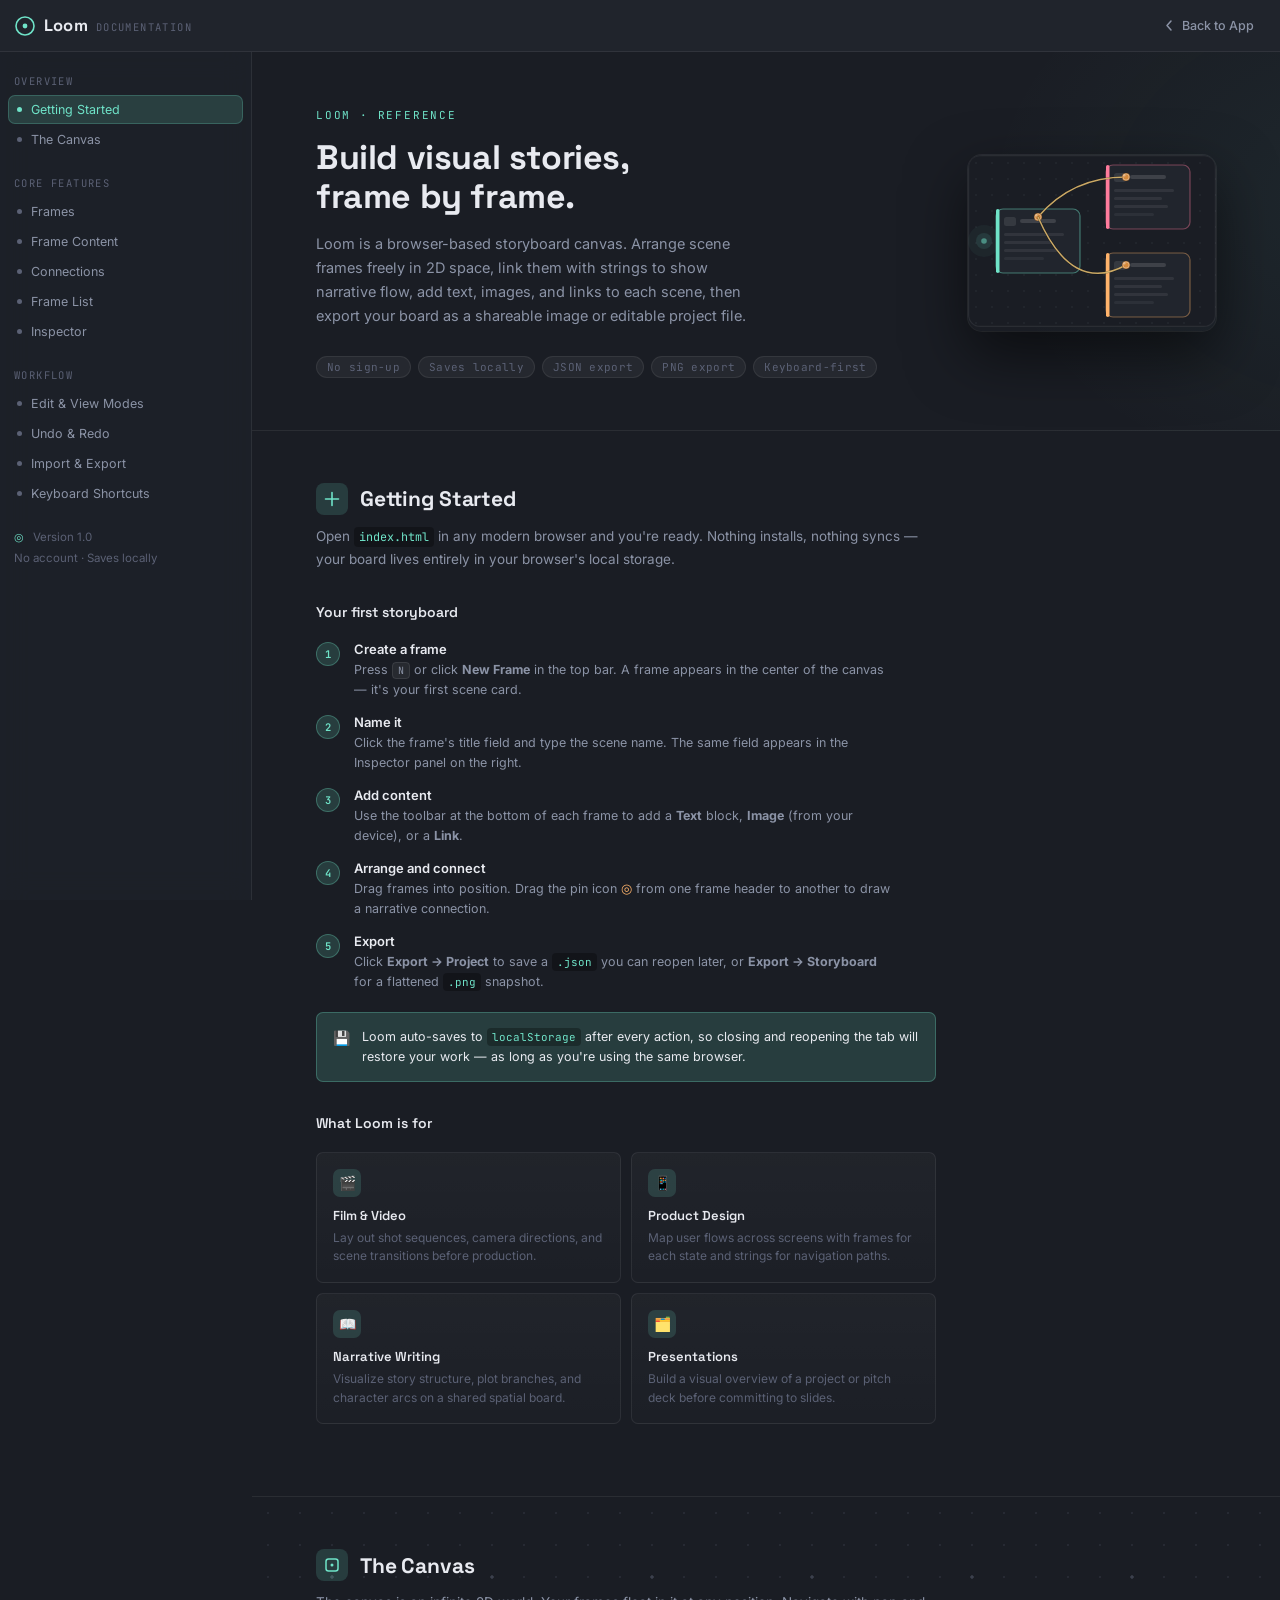
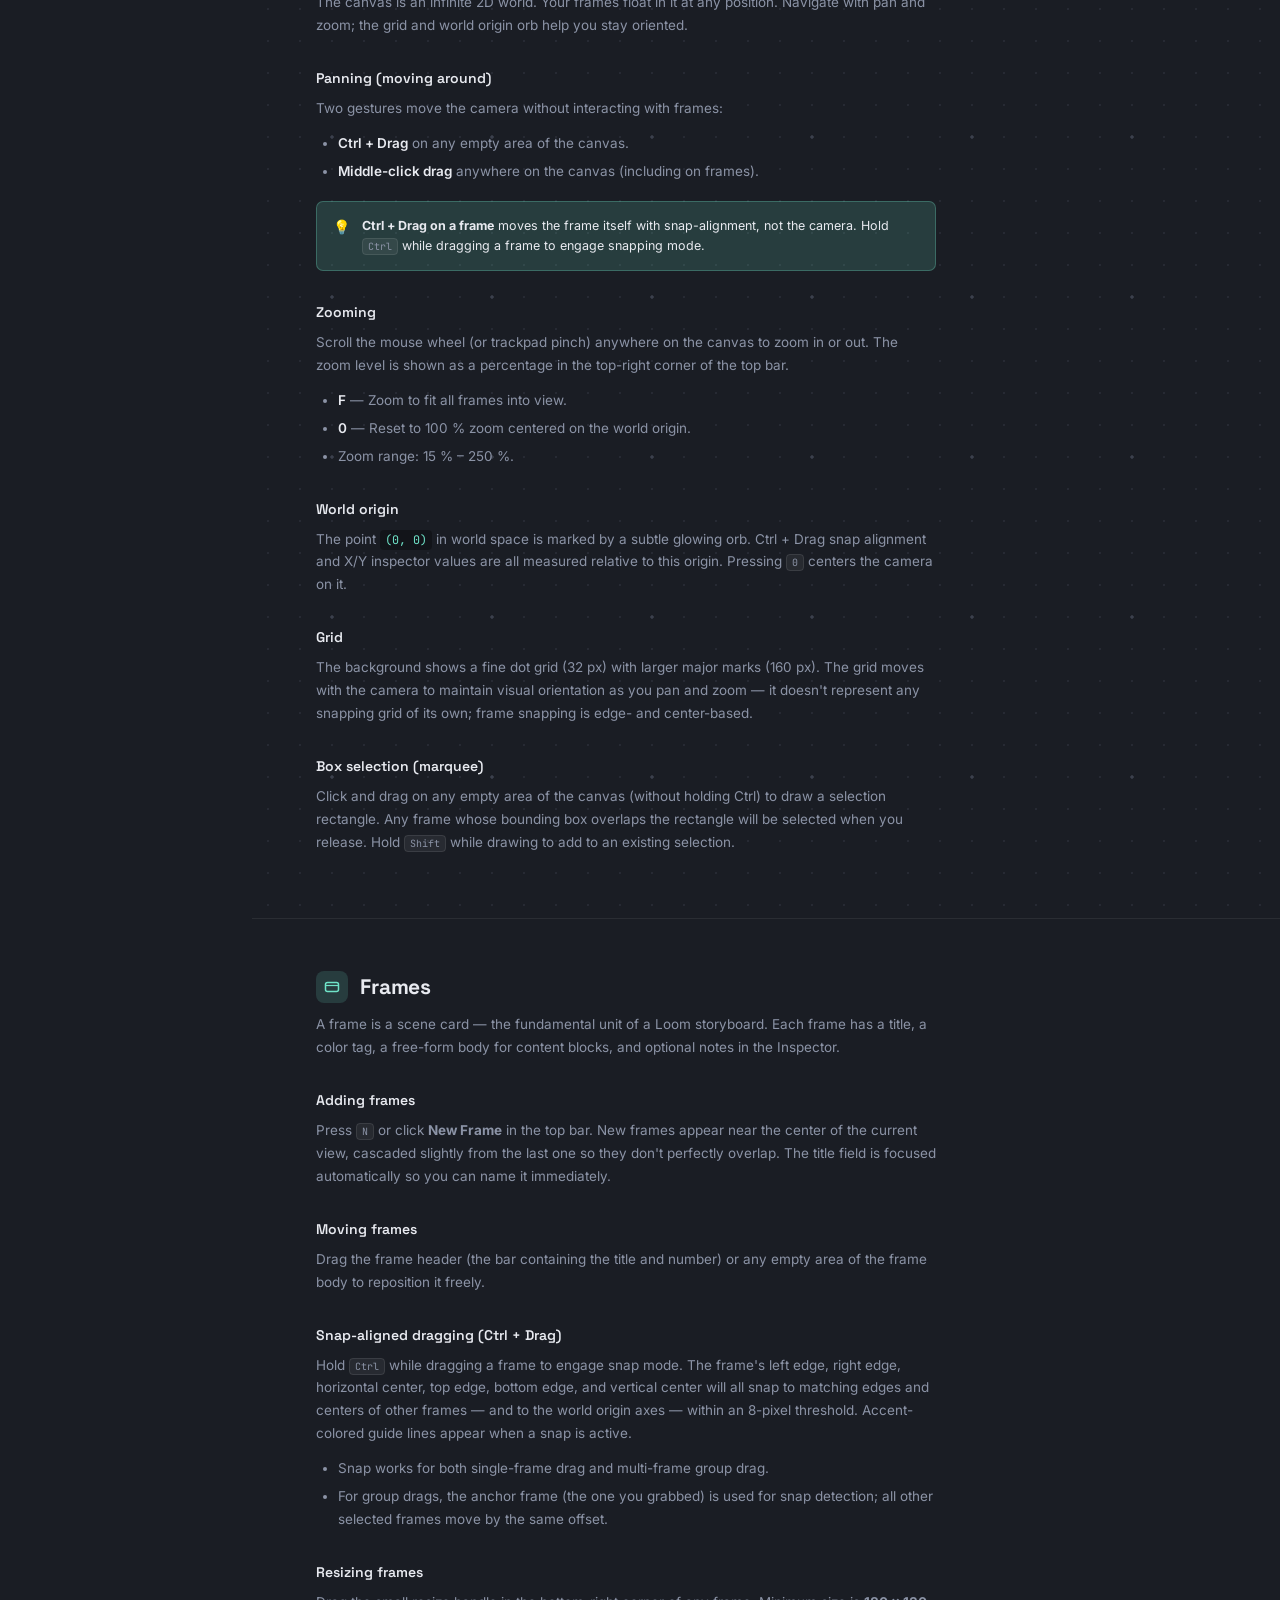
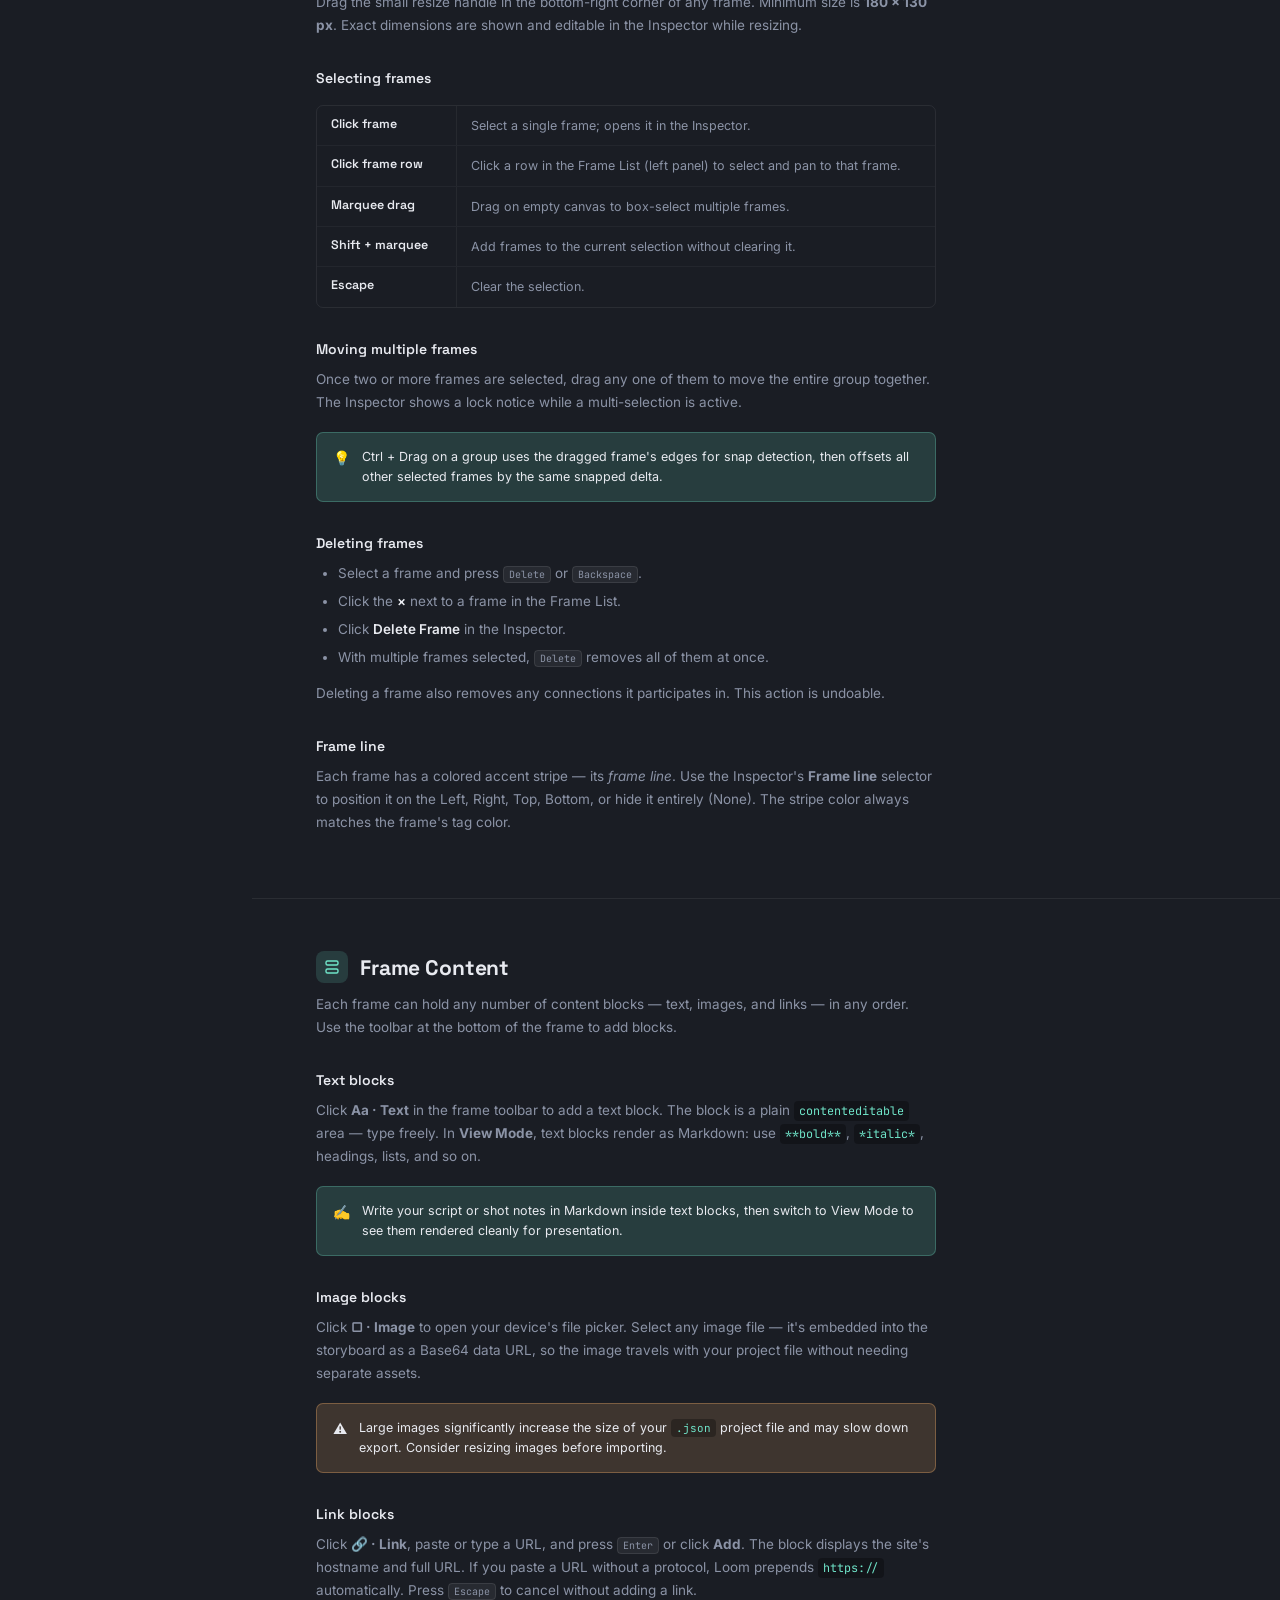
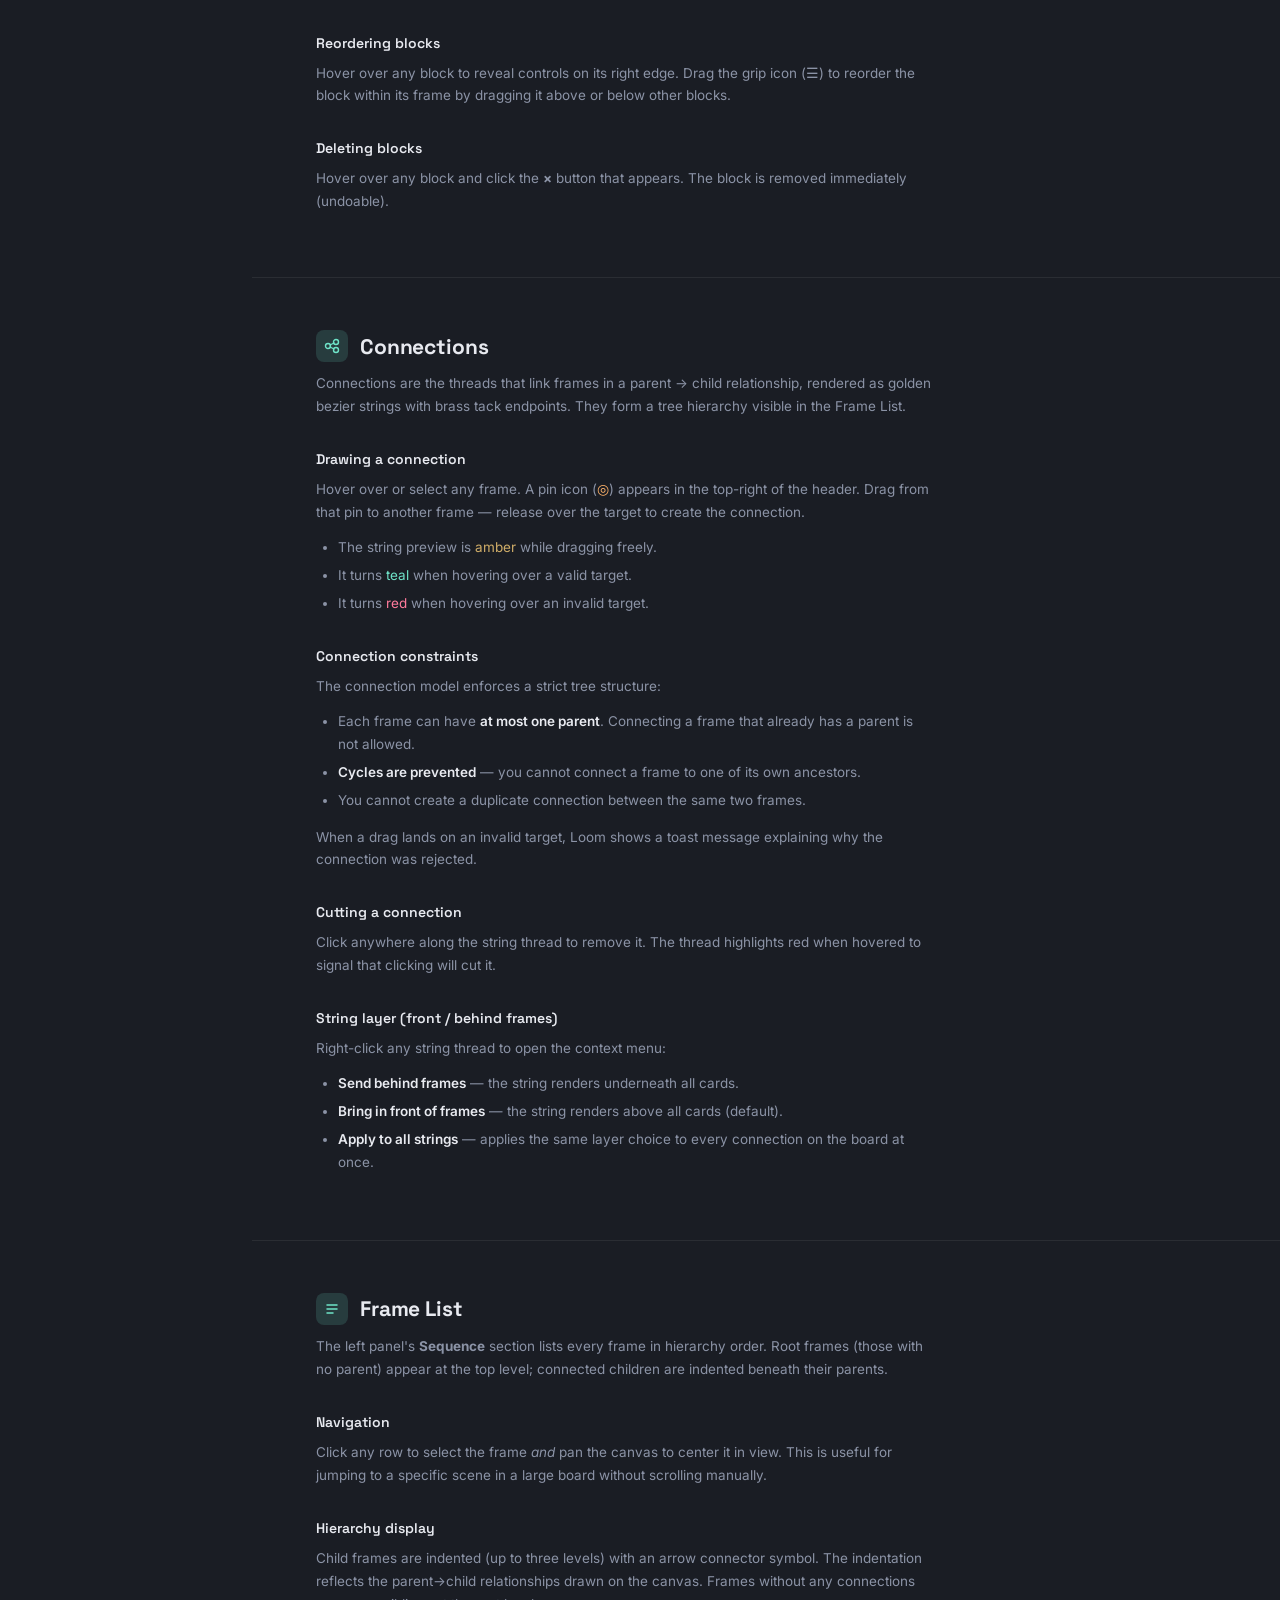
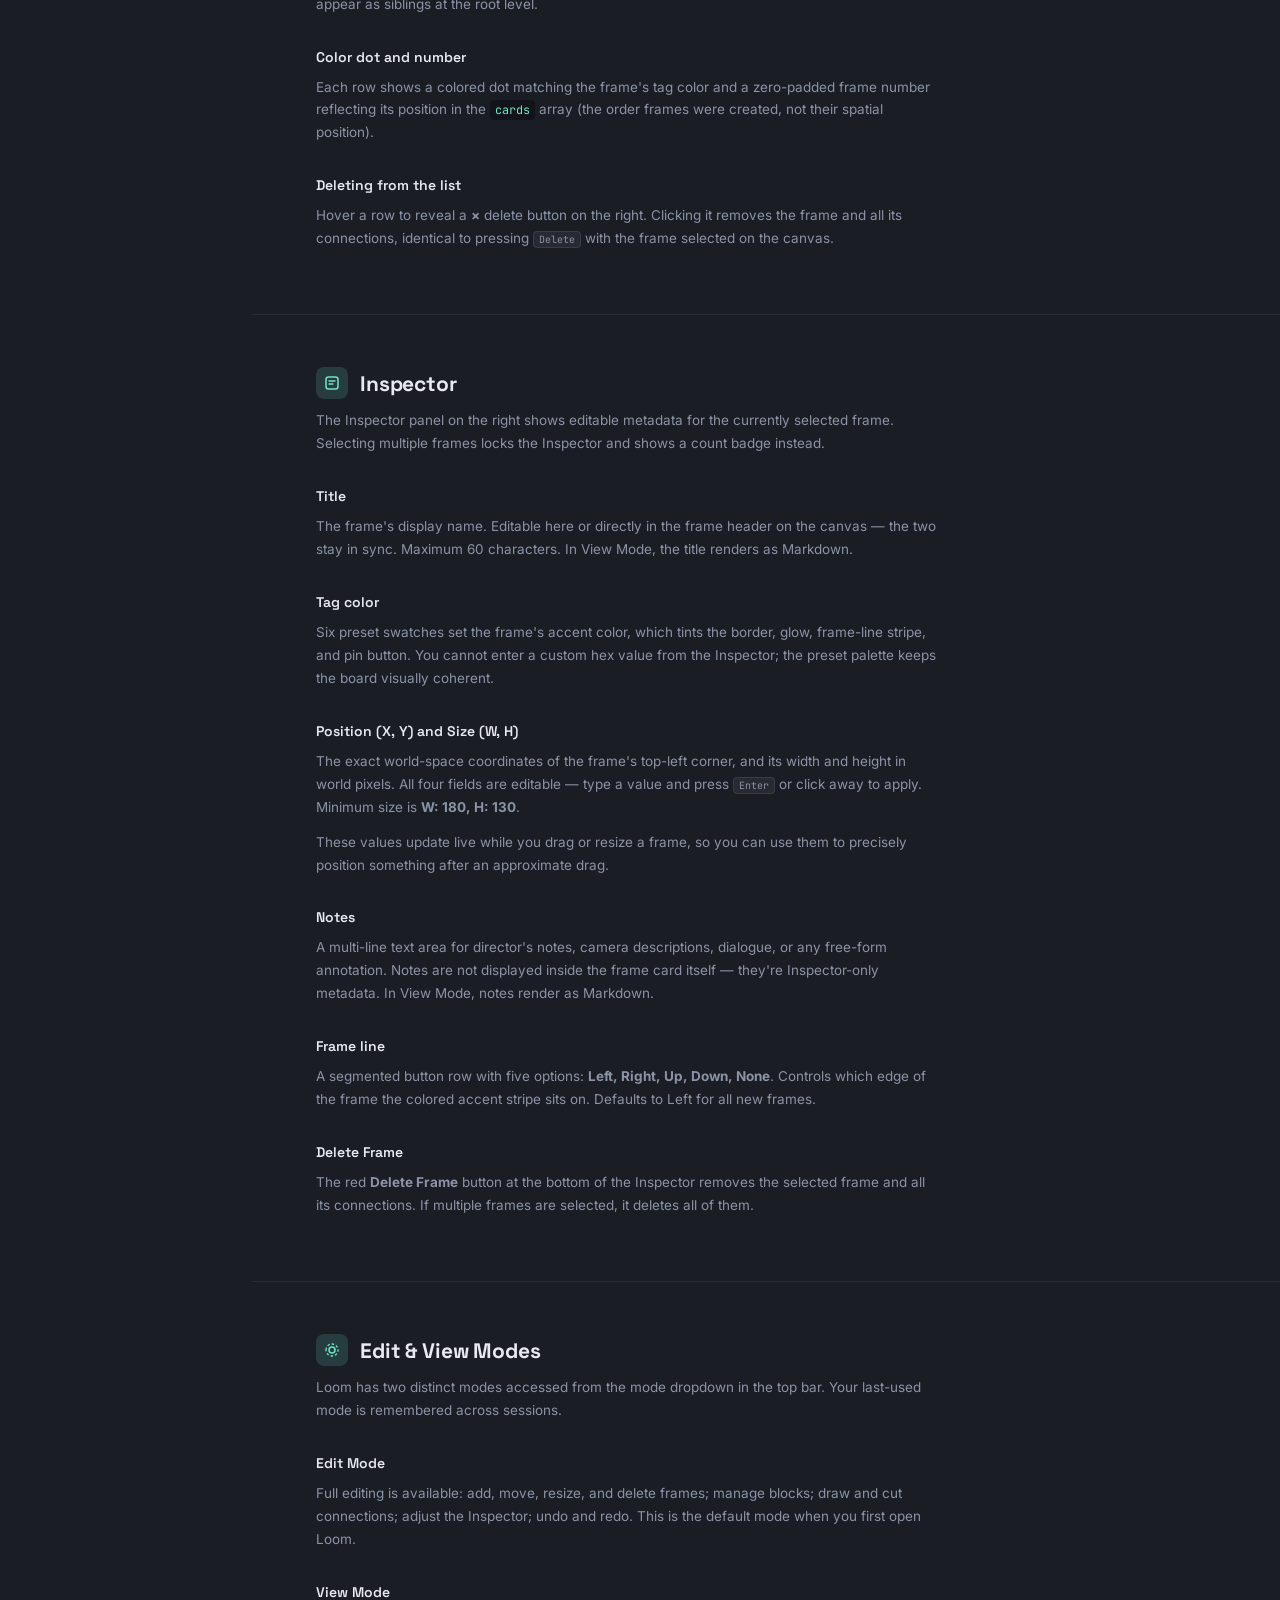
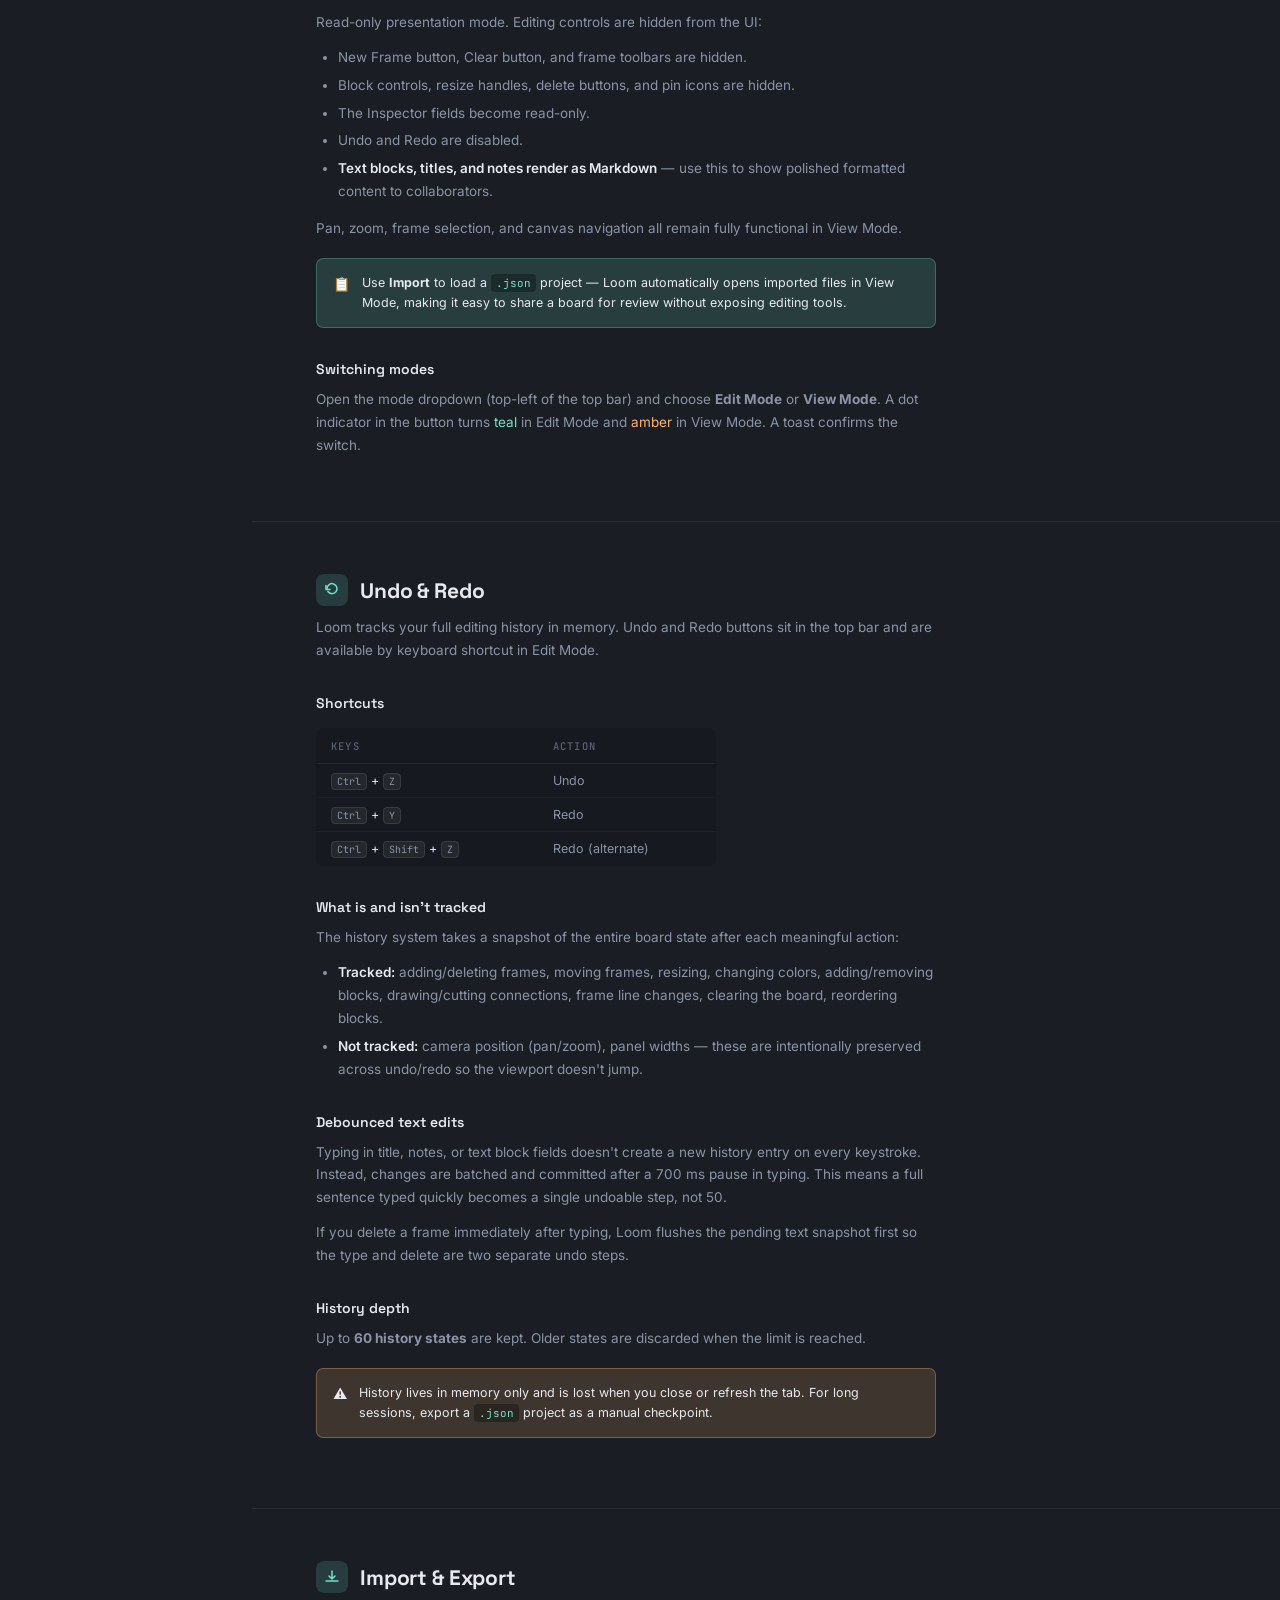
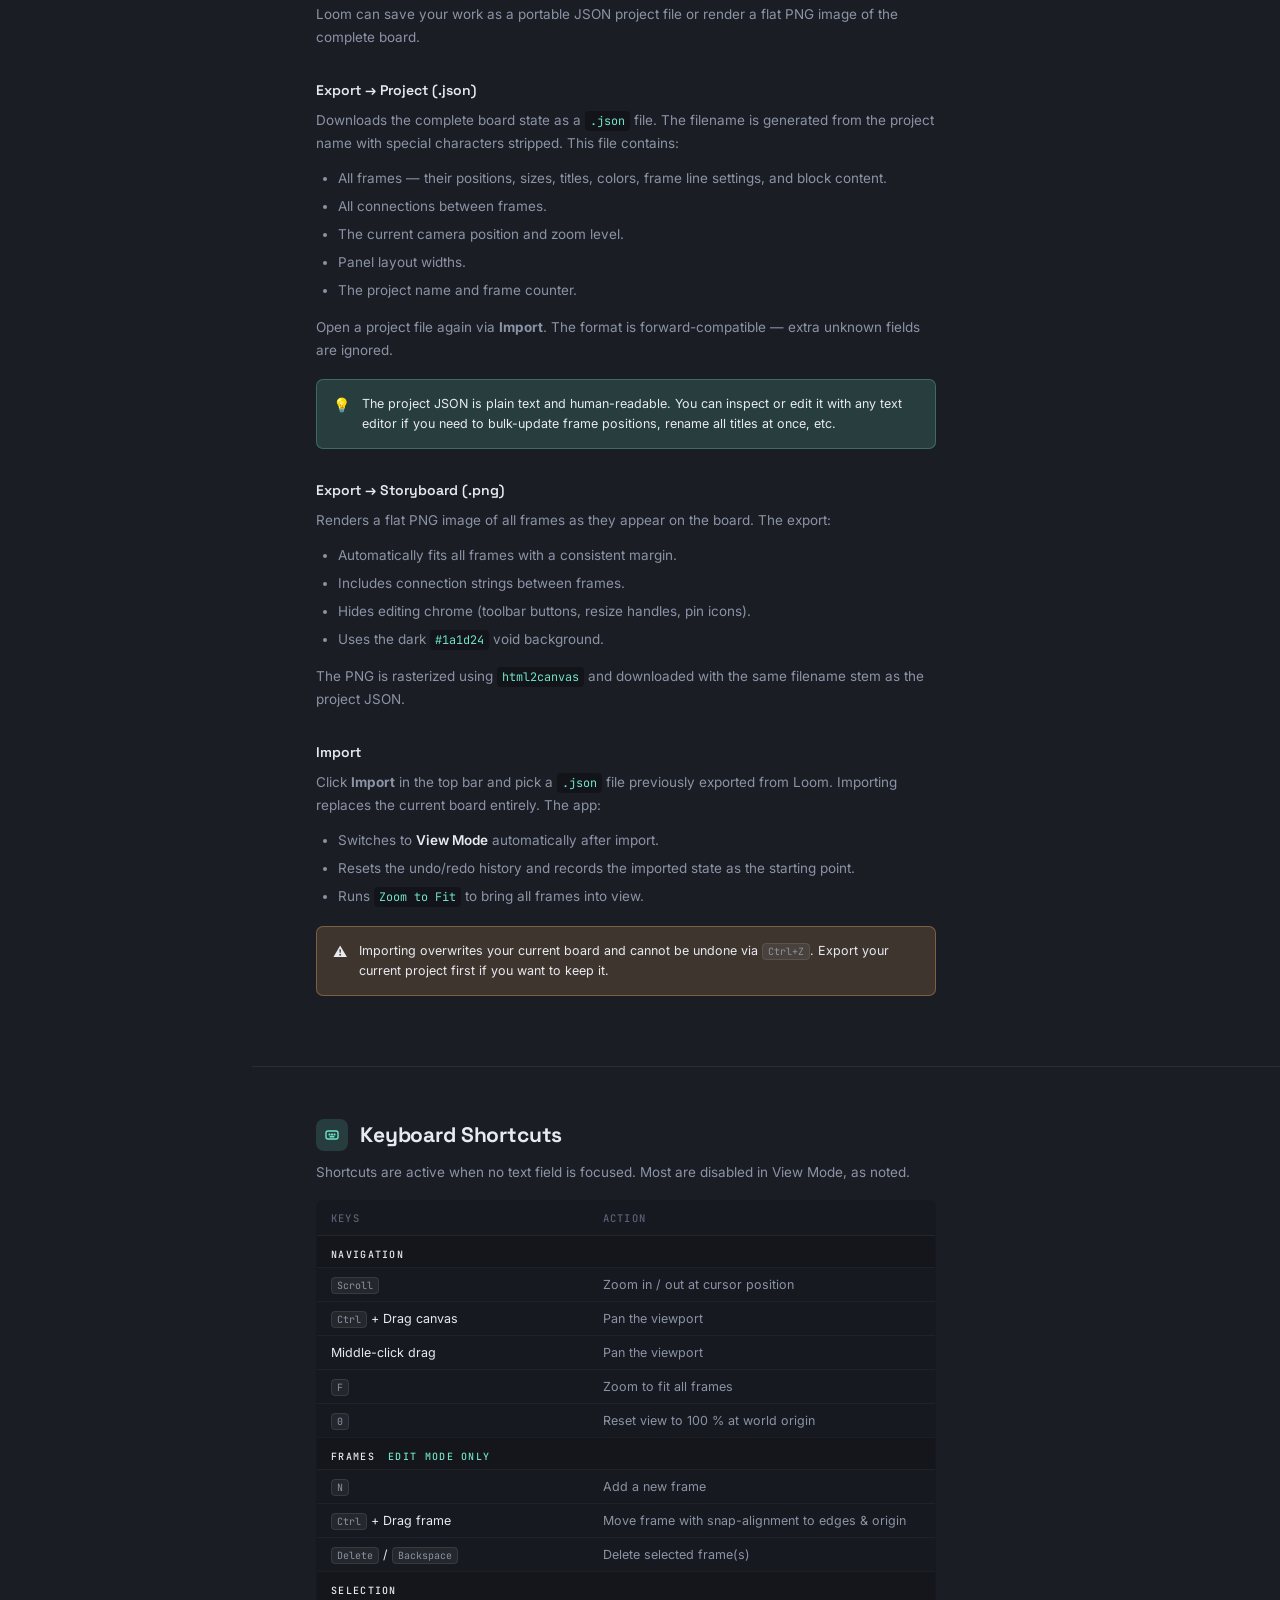
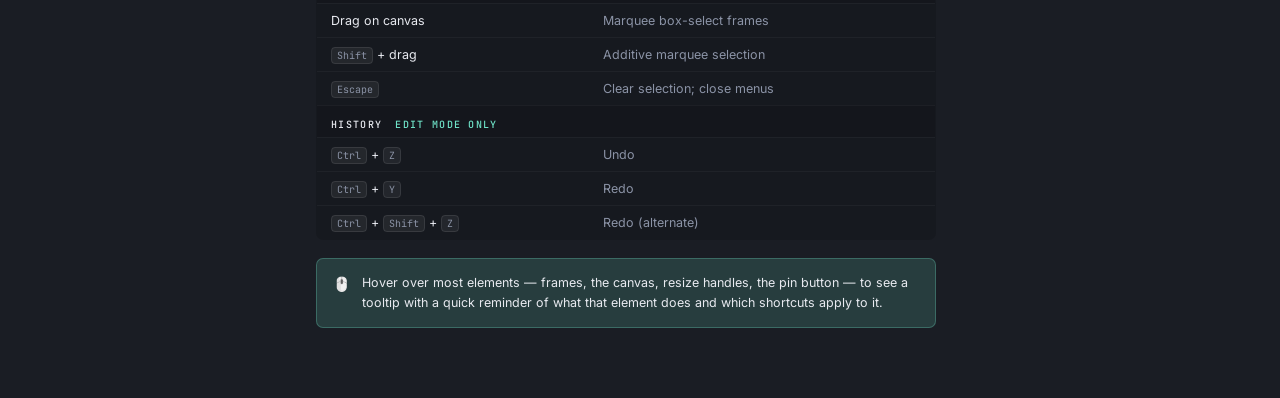
==== commit 464bbd6d: "DOCS V2.0" ====
--- a/docs.html
+++ b/docs.html
@@ -1,918 +1,819 @@
 <!DOCTYPE html>
-<html lang="en">
+<html lang="en" class="docs-root">
 <head>
-<meta charset="UTF-8">
-<meta name="viewport" content="width=device-width, initial-scale=1.0">
-<title>loom — full feature reference</title>
-<style>
-  :root {
-    --accent: #6fe3c8;
-    --accent-alt: #8fb4ff;
-    --dim: #6c6f78;
-    --text: #ddd;
-    --warn-col: #ffb36b;
-    --error: #ff7b9c;
-    --bg-deep: #0c0c0c;
-  }
-
-  html { scrollbar-gutter: stable; }
-
-  body {
-    background: #000;
-    color: var(--text);
-    font-family: 'Courier New', monospace;
-    margin: 0;
-    padding: 2rem;
-    line-height: 1.6;
-    scrollbar-width: thin;
-    scrollbar-color: #f5f5f5 #000;
-  }
-
-  body::-webkit-scrollbar { width: 10px; }
-  body::-webkit-scrollbar-track { background: #000; }
-  body::-webkit-scrollbar-thumb {
-    background: radial-gradient(circle at 35% 35%, #fff 0%, #d0d0d0 70%, #a8a8a8 100%);
-    border: 2px solid #000;
-    border-radius: 999px;
-  }
-  body::-webkit-scrollbar-thumb:hover {
-    background: radial-gradient(circle at 35% 35%, #fff 0%, #e7e7e7 68%, #bebebe 100%);
-  }
-
-  .container { max-width: 860px; margin: 0 auto; }
-
-  header {
-    border-bottom: 2px solid #2a2a2a;
-    margin-bottom: 2rem;
-    padding-bottom: 1rem;
-  }
-
-  .brand {
-    display: flex;
-    align-items: baseline;
-    gap: 0.7rem;
-    margin-bottom: 0.4rem;
-  }
-
-  .brand h1 {
-    font-size: 2.4rem;
-    margin: 0;
-    color: #fff;
-    letter-spacing: -0.05em;
-  }
-
-  .brand-sub {
-    color: var(--accent);
-    font-size: 0.78rem;
-    letter-spacing: 0.12em;
-    text-transform: uppercase;
-    padding: 0.18em 0.55em;
-    border: 1px solid var(--accent);
-    opacity: 0.75;
-  }
-
-  .post-meta {
-    color: #888;
-    font-size: 0.82rem;
-    margin-bottom: 0.8rem;
-    border-left: 3px solid var(--accent);
-    padding-left: 0.5rem;
-  }
-
-  nav { margin-top: 0.5rem; }
-  nav a {
-    color: var(--accent-alt);
-    text-decoration: none;
-    margin-right: 1rem;
-    font-size: 0.88rem;
-  }
-  nav a:hover { text-decoration: underline; }
-
-  /* ── HEADINGS ───────────────────────────────────── */
-  h2 {
-    border-left: 5px solid var(--accent);
-    padding-left: 0.8rem;
-    font-weight: 800;
-    text-transform: uppercase;
-    letter-spacing: -0.05em;
-    margin-top: 0;
-    margin-bottom: 1rem;
-    font-size: 1.35rem;
-    color: var(--accent);
-    line-height: 1.2;
-  }
-
-  h3 {
-    font-weight: 700;
-    text-transform: uppercase;
-    letter-spacing: -0.03em;
-    margin-top: 1.8rem;
-    margin-bottom: 0.65rem;
-    font-size: 1.05rem;
-    border-left: 3px solid var(--accent-alt);
-    padding-left: 0.7rem;
-    color: #d0dcff;
-    line-height: 1.2;
-  }
-
-  h4 {
-    font-size: 0.8rem;
-    text-transform: uppercase;
-    letter-spacing: 0.07em;
-    color: var(--dim);
-    margin: 1.2rem 0 0.4rem;
-    font-weight: 700;
-  }
-
-  /* ── SECTION CARDS ──────────────────────────────── */
-  .section {
-    background: var(--bg-deep);
-    border: 1px solid #2a2a2a;
-    padding: 1.6rem 1.8rem;
-    margin-bottom: 1.8rem;
-  }
-
-  p { margin: 0.55rem 0 0.85rem; }
-
-  a { color: var(--accent-alt); text-decoration: underline; text-underline-offset: 3px; transition: color 0.15s; }
-  a:hover { color: var(--accent); }
-
-  code {
-    background: #111;
-    color: #a8f5de;
-    padding: 0.12rem 0.38rem;
-    border-radius: 4px;
-    font-size: 0.86em;
-    border: 1px solid #1e2a24;
-  }
-
-  kbd {
-    background: #1a1a1a;
-    color: #e0e0e0;
-    padding: 0.15em 0.48em;
-    border: 1px solid #444;
-    border-bottom: 2px solid #2a2a2a;
-    border-radius: 4px;
-    font-family: 'Courier New', monospace;
-    font-size: 0.83em;
-  }
-
-  /* ── TABLE OF CONTENTS ──────────────────────────── */
-  .toc {
-    background: #080808;
-    border: 1px solid #2a2a2a;
-    padding: 1.2rem 1.5rem;
-    margin-bottom: 2.2rem;
-  }
-
-  .toc-title {
-    font-size: 0.72rem;
-    text-transform: uppercase;
-    letter-spacing: 0.12em;
-    color: var(--dim);
-    margin-bottom: 0.9rem;
-  }
-
-  .toc ul {
-    list-style: none;
-    margin: 0;
-    padding: 0;
-    display: grid;
-    grid-template-columns: repeat(auto-fill, minmax(195px, 1fr));
-    gap: 0.2rem 0.5rem;
-  }
-
-  .toc li { margin: 0; }
-  .toc a {
-    color: #888;
-    text-decoration: none;
-    font-size: 0.86rem;
-    display: block;
-    padding: 0.1rem 0;
-  }
-  .toc a::before { content: "→ "; color: var(--dim); }
-  .toc a:hover { color: var(--accent); }
-
-  /* ── TABLES ─────────────────────────────────────── */
-  .feat-table {
-    width: 100%;
-    border-collapse: collapse;
-    font-size: 0.88rem;
-    margin: 0.9rem 0;
-  }
-
-  .feat-table th {
-    text-align: left;
-    color: var(--accent);
-    border-bottom: 1px solid #2a2a2a;
-    padding: 0.35rem 0.6rem 0.45rem;
-    font-size: 0.72rem;
-    text-transform: uppercase;
-    letter-spacing: 0.09em;
-  }
-
-  .feat-table td {
-    padding: 0.42rem 0.6rem;
-    border-bottom: 1px solid #181818;
-    vertical-align: top;
-    line-height: 1.5;
-  }
-
-  .feat-table tr:last-child td { border-bottom: none; }
-
-  .feat-table td:first-child {
-    color: #fff;
-    white-space: nowrap;
-    font-weight: bold;
-    min-width: 110px;
-  }
-
-  /* ── CALLOUT BOXES ──────────────────────────────── */
-  .note-box {
-    border-left: 3px solid var(--accent);
-    background: #071410;
-    padding: 0.65rem 1rem;
-    margin: 1rem 0;
-    font-size: 0.88rem;
-    color: #7fcfb4;
-  }
-
-  .warn-box {
-    border-left: 3px solid var(--warn-col);
-    background: #160f00;
-    padding: 0.65rem 1rem;
-    margin: 1rem 0;
-    font-size: 0.88rem;
-    color: #c8a060;
-  }
-
-  .danger-box {
-    border-left: 3px solid var(--error);
-    background: #160008;
-    padding: 0.65rem 1rem;
-    margin: 1rem 0;
-    font-size: 0.88rem;
-    color: #c07080;
-  }
-
-  /* ── SHORTCUT GRID ──────────────────────────────── */
-  .shortcut-grid {
-    display: grid;
-    grid-template-columns: repeat(auto-fill, minmax(270px, 1fr));
-    gap: 0.45rem;
-    margin: 1rem 0;
-  }
-
-  .sc-item {
-    display: flex;
-    align-items: center;
-    gap: 0.75rem;
-    padding: 0.38rem 0.6rem;
-    background: #0d0d0d;
-    border: 1px solid #1c1c1c;
-  }
-
-  .sc-keys {
-    display: flex;
-    gap: 0.25rem;
-    flex-shrink: 0;
-    min-width: 140px;
-    flex-wrap: wrap;
-  }
-
-  .sc-desc { color: #999; font-size: 0.82rem; }
-
-  /* ── TAGS ───────────────────────────────────────── */
-  .tag {
-    display: inline-block;
-    font-size: 0.66rem;
-    padding: 0.1em 0.45em;
-    border-radius: 2px;
-    font-weight: bold;
-    letter-spacing: 0.06em;
-    text-transform: uppercase;
-    vertical-align: middle;
-  }
-
-  .tag-edit  { background: #0e1f12; color: #6fe3c8; border: 1px solid #1a3820; }
-  .tag-view  { background: #0d0e1f; color: #8fb4ff; border: 1px solid #18184a; }
-  .tag-both  { background: #1e1400; color: #ffb36b; border: 1px solid #3a2800; }
-
-  /* ── ANATOMY GRID ───────────────────────────────── */
-  .two-col {
-    display: grid;
-    grid-template-columns: 1fr 1fr;
-    gap: 1.2rem;
-    margin: 1rem 0;
-  }
-
-  /* ── MISC ───────────────────────────────────────── */
-  blockquote {
-    border-left: 3px solid var(--accent);
-    padding-left: 1rem;
-    margin: 1.2rem 0;
-    color: #ccc;
-    font-style: italic;
-  }
-
-  hr {
-    border: 0;
-    border-top: 1px solid #1c1c1c;
-    margin: 2rem 0;
-  }
-
-  ul, ol { margin-left: 1.5rem; margin-bottom: 1rem; }
-  li { margin-bottom: 0.38rem; }
-
-  .b   { font-weight: bold; }
-  .bi  { font-weight: bold; font-style: italic; }
-  .i   { font-style: italic; }
-  .dim { color: var(--dim); }
-  .hi  { color: var(--accent); font-weight: bold; }
-  .wi  { color: var(--warn-col); }
-  .er  { color: var(--error); }
-
-  footer {
-    margin-top: 3rem;
-    text-align: center;
-    color: #444;
-    font-size: 0.7rem;
-    border-top: 1px dashed #2a2a2a;
-    padding-top: 1rem;
-  }
-
-  /* ── BACK TO TOP ────────────────────────────────── */
-  .back-to-top {
-    position: fixed;
-    bottom: 2rem;
-    right: 2rem;
-    background: var(--bg-deep);
-    border: 1px solid #2a2a2a;
-    color: var(--accent);
-    font-family: 'Courier New', monospace;
-    font-size: 0.85rem;
-    padding: 0.4rem 0.85rem;
-    cursor: pointer;
-    z-index: 1000;
-    opacity: 0;
-    visibility: hidden;
-    transition: opacity 0.2s, visibility 0.2s;
-    border-radius: 3px;
-    text-decoration: none;
-  }
-  .back-to-top:hover { border-color: var(--accent); color: var(--accent); }
-  .back-to-top.show  { opacity: 1; visibility: visible; }
-
-  @media (max-width: 620px) {
-    body { padding: 1rem; }
-    .two-col { grid-template-columns: 1fr; }
-    .shortcut-grid { grid-template-columns: 1fr; }
-    .toc ul { grid-template-columns: 1fr; }
-    .back-to-top { right: auto; left: 50%; transform: translateX(-50%); }
-  }
-</style>
+  <meta charset="UTF-8">
+  <meta name="viewport" content="width=device-width, initial-scale=1.0, maximum-scale=1.0">
+  <title>Loom Docs — Storyboard Maker</title>
+  <link rel="preconnect" href="https://fonts.googleapis.com">
+  <link rel="preconnect" href="https://fonts.gstatic.com" crossorigin>
+  <link href="https://fonts.googleapis.com/css2?family=Space+Grotesk:wght@400;500;600;700&family=Inter:wght@400;500;600&family=JetBrains+Mono:wght@400;500&display=swap" rel="stylesheet">
+  <link rel="stylesheet" href="styles/loom-ui.css">
+  <link rel="stylesheet" href="themes/default.css">
+  <link rel="stylesheet" href="assets/css/docs.css">
 </head>
-<body>
-<div class="container">
-
-  <header>
+
+<body class="docs-page">
+
+  <header id="topbar">
     <div class="brand">
-      <h1>loom</h1>
-      <span class="brand-sub">docs</span>
+      <svg class="brand-mark" width="22" height="22" viewBox="0 0 22 22" fill="none">
+        <circle cx="11" cy="11" r="9" stroke="currentColor" stroke-width="1.6"/>
+        <circle cx="11" cy="11" r="2.4" fill="currentColor"/>
+      </svg>
+      <span class="brand-name">Loom</span>
+      <span class="brand-sub">documentation</span>
     </div>
-    <div class="post-meta">storyboard maker — complete feature reference</div>
-    <nav>
-      <a href="#canvas">canvas</a>
-      <a href="#frames">frames</a>
-      <a href="#blocks">blocks</a>
-      <a href="#connections">strings</a>
-      <a href="#selection">selection</a>
-      <a href="#snap">snap</a>
-      <a href="#inspector">inspector</a>
-      <a href="#framelist">sequence</a>
-      <a href="#modes">modes</a>
-      <a href="#history">undo/redo</a>
-      <a href="#project">project</a>
-      <a href="#panels">panels</a>
-      <a href="#shortcuts">shortcuts</a>
-      <a href="#persistence">persistence</a>
-    </nav>
+    <div class="topbar-center"></div>
+    <div class="topbar-right">
+      <a href="index.html" class="tbtn" style="text-decoration:none;">
+        <svg width="13" height="13" viewBox="0 0 13 13" fill="none" aria-hidden="true">
+          <path d="M8 2L4 6.5 8 11" stroke="currentColor" stroke-width="1.5" stroke-linecap="round" stroke-linejoin="round"/>
+        </svg>
+        <span>Back to App</span>
+      </a>
+    </div>
   </header>
-
-  <div class="toc">
-    <div class="toc-title">// table of contents</div>
-    <ul>
-      <li><a href="#canvas">the canvas</a></li>
-      <li><a href="#frames">frames</a></li>
-      <li><a href="#blocks">blocks</a></li>
-      <li><a href="#connections">string connections</a></li>
-      <li><a href="#selection">selection</a></li>
-      <li><a href="#snap">snap-align</a></li>
-      <li><a href="#inspector">inspector panel</a></li>
-      <li><a href="#framelist">sequence / frame list</a></li>
-      <li><a href="#modes">edit & view modes</a></li>
-      <li><a href="#history">undo / redo</a></li>
-      <li><a href="#project">project management</a></li>
-      <li><a href="#panels">panel resizing</a></li>
-      <li><a href="#shortcuts">keyboard shortcuts</a></li>
-      <li><a href="#persistence">persistence</a></li>
-    </ul>
-  </div>
-
-
-  <!-- ══════════════════════════════════════════════════════════════ -->
-  <div class="section" id="canvas">
-    <h2>the canvas</h2>
-
-    <p>everything lives on an infinite scrollable world. the <span class="b">canvas</span> is the outer viewport element; the <span class="hi">world</span> is what actually moves inside it. all frame positions are stored in world-space coordinates — so when you pan and zoom, the X/Y numbers in the inspector don't change, only your perspective on them does. the world's transform is just a CSS <code>translate(x, y) scale(s)</code> on a single div.</p>
-
-    <h3>panning</h3>
-    <p>three ways to get around:</p>
-    <ul>
-      <li><span class="b">Ctrl + drag</span> on any empty area of the canvas</li>
-      <li><span class="b">middle-click drag</span> anywhere — canvas, world, or even on a frame (frames pass middle-click up to the pan handler)</li>
-      <li><span class="b">Ctrl + drag</span> from the pin button on a frame header also pans instead of starting a connection</li>
-    </ul>
-    <div class="note-box">panning works in both edit and view mode. when active, the cursor switches to <code>grabbing</code> and pointer capture is set on the drag start element — so the pan doesn't break if you accidentally drift outside the canvas boundary.</div>
-
-    <h3>zooming</h3>
-    <p>scroll wheel anywhere on the canvas zooms. the zoom is <span class="b">cursor-centered</span> — whatever's under your mouse stays pinned while everything else scales around it. range is locked to <code>0.15×</code>–<code>2.5×</code>. the zoom level is displayed live in the topbar readout.</p>
-
-    <h3>zoom to fit</h3>
-    <p>the <span class="b">zoom to fit</span> button (or <kbd>F</kbd>) computes the bounding box of all frames and fits the camera to it with 80px padding. caps out at <code>1.4×</code> so a single small frame doesn't get comically huge. no frames on board → falls back to centering.</p>
-
-    <h3>reset view</h3>
-    <p><span class="b">reset view</span> button or <kbd>0</kbd>. drops the camera to world origin at 1× zoom, centered in the viewport. useful when you've lost your frames somewhere in the void.</p>
-
-    <h3>the grid</h3>
-    <p>the canvas background is a layered CSS grid: major lines at <code>160px</code> intervals, minor at <code>32px</code>. both scale and translate with the view so they stay anchored to world-space rather than the screen. it's a subtle orientation aid, not a real snap grid — for actual snapping see <a href="#snap">snap-align</a>.</p>
-
-    <h3>world origin orb</h3>
-    <p>three concentric circles at world coordinate <code>(0, 0)</code>, rendered in the back SVG layer. mostly decorative — gives you a visual anchor when the board is empty. it's also a valid snap target for <a href="#snap">Ctrl+drag alignment</a>, so you can snap frame edges to the true origin if you're building something orderly.</p>
-  </div>
-
-
-  <!-- ══════════════════════════════════════════════════════════════ -->
-  <div class="section" id="frames">
-    <h2>frames</h2>
-
-    <p>frames are the core unit. each one is an absolutely-positioned element in the world with a title, color, notes, body content (blocks), and a place in the sequence. internally they're called "cards" in the code but "frames" in the UI — same thing, don't let it trip you up.</p>
-
-    <h3>creating</h3>
-    <p>hit <span class="b">New Frame</span> in the topbar or press <kbd>N</kbd>. new frames spawn at the center of your current viewport (screen → world conversion), cascading by 22px per frame (mod 6) so they don't all perfectly stack. the title input is auto-focused 30ms after creation so you can just start typing. default size: <span class="b">280 × 210px</span>.</p>
-
-    <h3>moving</h3>
-    <p>drag anywhere on the frame that isn't an interactive element (buttons, inputs, block controls, resize handle). position updates live; connections attached to the frame follow in real-time. hold <kbd>Ctrl</kbd> while dragging for snap alignment — see <a href="#snap">snap-align</a>.</p>
-
-    <h3>resizing</h3>
-    <p>grab the <span class="b">resize handle</span> at the bottom-right corner. drag to resize. minimums are enforced at <code>180px</code> wide and <code>130px</code> tall. the inspector's W/H fields update live while you drag.</p>
-
-    <h3>deleting</h3>
-    <ul>
-      <li><span class="b">Delete Frame</span> button at the bottom of the inspector</li>
-      <li><kbd>Del</kbd> or <kbd>Backspace</kbd> (when focus isn't in an editable input)</li>
-      <li>the <code>×</code> button in the frame's row in the left panel</li>
-    </ul>
-    <p>deleting a frame immediately removes all connections that touch it. if multiple frames are selected, any of the above deletes the whole selection.</p>
-
-    <h3>frame anatomy</h3>
-    <div class="two-col">
-      <div>
-        <h4>visual structure (top → bottom)</h4>
-        <ul>
-          <li><span class="b">color tag</span> — thin accent strip at the top edge</li>
-          <li><span class="b">header</span> — number badge · title input · pin button</li>
-          <li><span class="b">body</span> — blocks, or an empty-state hint</li>
-          <li><span class="b">toolbar</span> — Text / Image / Link add buttons (edit mode only)</li>
-          <li><span class="b">resize handle</span> — bottom-right corner (edit mode only)</li>
-        </ul>
+  <div class="docs-layout">
+
+    <aside class="docs-sidebar" aria-label="Documentation navigation">
+      <nav class="docs-nav">
+
+        <span class="docs-nav-label">Overview</span>
+        <div class="docs-nav-section">
+          <a href="#getting-started" class="docs-nav-link active">
+            <span class="docs-nav-dot"></span>Getting Started
+          </a>
+          <a href="#canvas" class="docs-nav-link">
+            <span class="docs-nav-dot"></span>The Canvas
+          </a>
+        </div>
+
+        <span class="docs-nav-label">Core Features</span>
+        <div class="docs-nav-section">
+          <a href="#frames" class="docs-nav-link">
+            <span class="docs-nav-dot"></span>Frames
+          </a>
+          <a href="#blocks" class="docs-nav-link">
+            <span class="docs-nav-dot"></span>Frame Content
+          </a>
+          <a href="#connections" class="docs-nav-link">
+            <span class="docs-nav-dot"></span>Connections
+          </a>
+          <a href="#frame-list" class="docs-nav-link">
+            <span class="docs-nav-dot"></span>Frame List
+          </a>
+          <a href="#inspector" class="docs-nav-link">
+            <span class="docs-nav-dot"></span>Inspector
+          </a>
+        </div>
+
+        <span class="docs-nav-label">Workflow</span>
+        <div class="docs-nav-section">
+          <a href="#modes" class="docs-nav-link">
+            <span class="docs-nav-dot"></span>Edit &amp; View Modes
+          </a>
+          <a href="#undo-redo" class="docs-nav-link">
+            <span class="docs-nav-dot"></span>Undo &amp; Redo
+          </a>
+          <a href="#import-export" class="docs-nav-link">
+            <span class="docs-nav-dot"></span>Import &amp; Export
+          </a>
+          <a href="#shortcuts" class="docs-nav-link">
+            <span class="docs-nav-dot"></span>Keyboard Shortcuts
+          </a>
+        </div>
+
+        <div style="padding:18px 14px 4px;">
+          <div class="hint-row"><span style="color:var(--accent);font-size:11px;">◎</span>&nbsp;Version 1.0</div>
+          <div class="hint-row">No account · Saves locally</div>
+        </div>
+
+      </nav>
+    </aside>
+
+    <main class="docs-content">
+      <div class="docs-hero" id="getting-started">
+        <div class="docs-hero-text">
+          <p class="docs-hero-eyebrow">Loom · Reference</p>
+          <h1>Build visual stories,<br>frame by frame.</h1>
+          <p class="docs-hero-sub">Loom is a browser-based storyboard canvas. Arrange scene frames freely in 2D space, link them with strings to show narrative flow, add text, images, and links to each scene, then export your board as a shareable image or editable project file.</p>
+          <div class="docs-hero-tags">
+            <span class="docs-tag">No sign-up</span>
+            <span class="docs-tag">Saves locally</span>
+            <span class="docs-tag">JSON export</span>
+            <span class="docs-tag">PNG export</span>
+            <span class="docs-tag">Keyboard-first</span>
+          </div>
+        </div>
+
+        <div class="docs-hero-figure" aria-hidden="true">
+          <svg width="248" height="172" viewBox="0 0 248 172" fill="none" xmlns="http://www.w3.org/2000/svg">
+            <!-- Background -->
+            <rect width="248" height="172" rx="12" fill="#1a1d24"/>
+            <!-- Grid dots (subtle) -->
+            <pattern id="grid" x="0" y="0" width="16" height="16" patternUnits="userSpaceOnUse">
+              <circle cx="8" cy="8" r="0.8" fill="rgba(167,182,210,0.1)"/>
+            </pattern>
+            <rect width="248" height="172" rx="12" fill="url(#grid)"/>
+            <!-- World origin orb -->
+            <circle cx="16" cy="86" r="16" fill="rgba(111,227,200,0.045)"/>
+            <circle cx="16" cy="86" r="8"  fill="rgba(111,227,200,0.1)"/>
+            <circle cx="16" cy="86" r="2.8" fill="rgba(111,227,200,0.5)"/>
+            <!-- ── Frame 1 (teal) ── -->
+            <rect x="28" y="54" width="84" height="64" rx="7" fill="#21252d" stroke="rgba(111,227,200,0.45)" stroke-width="1.2"/>
+            <rect x="28" y="54" width="3.5" height="64" rx="1.75" fill="#6fe3c8"/>
+            <rect x="36" y="62" width="12" height="9" rx="2.5" fill="rgba(255,255,255,0.09)"/>
+            <rect x="52" y="64" width="36" height="4" rx="2" fill="rgba(255,255,255,0.13)"/>
+            <rect x="36" y="78" width="60" height="3" rx="1.5" fill="rgba(255,255,255,0.07)"/>
+            <rect x="36" y="86" width="48" height="3" rx="1.5" fill="rgba(255,255,255,0.07)"/>
+            <rect x="36" y="94" width="54" height="3" rx="1.5" fill="rgba(255,255,255,0.07)"/>
+            <rect x="36" y="102" width="40" height="3" rx="1.5" fill="rgba(255,255,255,0.05)"/>
+            <!-- ── Frame 2 (pink) ── -->
+            <rect x="138" y="10" width="84" height="64" rx="7" fill="#21252d" stroke="rgba(255,123,156,0.4)" stroke-width="1.2"/>
+            <rect x="138" y="10" width="3.5" height="64" rx="1.75" fill="#ff7b9c"/>
+            <rect x="146" y="18" width="12" height="9" rx="2.5" fill="rgba(255,255,255,0.09)"/>
+            <rect x="162" y="20" width="36" height="4" rx="2" fill="rgba(255,255,255,0.13)"/>
+            <rect x="146" y="34" width="60" height="3" rx="1.5" fill="rgba(255,255,255,0.07)"/>
+            <rect x="146" y="42" width="48" height="3" rx="1.5" fill="rgba(255,255,255,0.07)"/>
+            <rect x="146" y="50" width="54" height="3" rx="1.5" fill="rgba(255,255,255,0.07)"/>
+            <rect x="146" y="58" width="40" height="3" rx="1.5" fill="rgba(255,255,255,0.05)"/>
+            <!-- ── Frame 3 (amber) ── -->
+            <rect x="138" y="98" width="84" height="64" rx="7" fill="#21252d" stroke="rgba(255,179,107,0.4)" stroke-width="1.2"/>
+            <rect x="138" y="98" width="3.5" height="64" rx="1.75" fill="#ffb36b"/>
+            <rect x="146" y="106" width="12" height="9" rx="2.5" fill="rgba(255,255,255,0.09)"/>
+            <rect x="162" y="108" width="36" height="4" rx="2" fill="rgba(255,255,255,0.13)"/>
+            <rect x="146" y="122" width="60" height="3" rx="1.5" fill="rgba(255,255,255,0.07)"/>
+            <rect x="146" y="130" width="48" height="3" rx="1.5" fill="rgba(255,255,255,0.07)"/>
+            <rect x="146" y="138" width="54" height="3" rx="1.5" fill="rgba(255,255,255,0.07)"/>
+            <rect x="146" y="146" width="40" height="3" rx="1.5" fill="rgba(255,255,255,0.05)"/>
+            <!-- ── String 1 → 2 ── -->
+            <path d="M 70 62 Q 104 22 158 22" stroke="rgba(0,0,0,0.45)" stroke-width="2.2" fill="none" stroke-linecap="round"/>
+            <path d="M 70 62 Q 104 22 158 22" stroke="rgba(228,190,112,0.88)" stroke-width="1.5" fill="none" stroke-linecap="round"/>
+            <!-- Tacks string 1→2 -->
+            <circle cx="70"  cy="62" r="4"   fill="#9a5e20"/>
+            <circle cx="70"  cy="62" r="3.2" fill="#d4893c" stroke="rgba(255,255,255,0.45)" stroke-width="0.9"/>
+            <circle cx="68.5" cy="60.5" r="1.1" fill="rgba(255,255,255,0.38)"/>
+            <circle cx="158" cy="22" r="4"   fill="#9a5e20"/>
+            <circle cx="158" cy="22" r="3.2" fill="#d4893c" stroke="rgba(255,255,255,0.45)" stroke-width="0.9"/>
+            <circle cx="156.5" cy="20.5" r="1.1" fill="rgba(255,255,255,0.38)"/>
+            <!-- ── String 1 → 3 ── -->
+            <path d="M 70 62 Q 104 140 158 110" stroke="rgba(0,0,0,0.45)" stroke-width="2.2" fill="none" stroke-linecap="round"/>
+            <path d="M 70 62 Q 104 140 158 110" stroke="rgba(228,190,112,0.88)" stroke-width="1.5" fill="none" stroke-linecap="round"/>
+            <!-- Tack string 1→3 destination -->
+            <circle cx="158" cy="110" r="4"   fill="#9a5e20"/>
+            <circle cx="158" cy="110" r="3.2" fill="#d4893c" stroke="rgba(255,255,255,0.45)" stroke-width="0.9"/>
+            <circle cx="156.5" cy="108.5" r="1.1" fill="rgba(255,255,255,0.38)"/>
+            <!-- Outer border -->
+            <rect x="0.6" y="0.6" width="246.8" height="170.8" rx="11.4" stroke="rgba(255,255,255,0.07)" stroke-width="1.2"/>
+          </svg>
+        </div>
       </div>
-      <div>
-        <h4>per-card CSS custom properties</h4>
-        <ul>
-          <li><code>--card-color</code> — full hex value</li>
-          <li><code>--card-color-dim</code> — hex at 40% opacity</li>
-          <li><code>--card-color-mid</code> — hex at 70% opacity</li>
-          <li><code>--card-color-glow</code> — hex at 22% opacity</li>
-        </ul>
-        <p class="dim" style="font-size:0.82rem;">available on every <code>.card</code> element if you want to use them in custom theme CSS.</p>
-      </div>
-    </div>
-
-    <h3>frame numbers</h3>
-    <p>the two-digit badge in the header reflects the frame's <span class="i">index</span> in <code>state.cards[]</code>, not a stored ID. numbers can shift when frames are deleted. the actual stable identifier is the internal <code>uid()</code> string (e.g. <code>id3x9kmf2</code>). the number is display-only.</p>
-
-    <h3>frame line</h3>
-    <p>a tagging property: <code>left</code> · <code>right</code> · <code>up</code> · <code>down</code> · <code>none</code>. set in the inspector, stored in <code>card.frameLine</code>, exposed as <code>data-frame-line</code> on the DOM element. loom doesn't enforce any visual behavior from it — it's an annotation for your own narrative direction system or CSS-based filtering. defaults to <code>left</code>.</p>
-  </div>
-
-
-  <!-- ══════════════════════════════════════════════════════════════ -->
-  <div class="section" id="blocks">
-    <h2>blocks</h2>
-
-    <p>a frame's body is made of zero or more <span class="bi">blocks</span> — the actual content units inside a frame. three types exist.</p>
-
-    <h3>text block</h3>
-    <p>added via the <span class="b">Aa</span> toolbar button. it's a <code>contenteditable</code> div. type directly into it. changes save on each keystroke (with debouncing for history, see <a href="#history">undo/redo</a>). not editable in view mode.</p>
-
-    <h3>image block</h3>
-    <p>added via the <span class="b">▢</span> button. triggers a hidden file picker (<code>accept="image/*"</code>). the image is read as a base64 data URL via FileReader and stored <span class="wi">directly in the save state JSON</span>. no external hosting, no compression — just raw base64. this means image-heavy boards bloat fast.</p>
-
-    <h3>link block</h3>
-    <p>added via the <span class="b">🔗</span> button. starts as a temporary <span class="bi">link-edit</span> state with a text input. paste a URL, press <kbd>Enter</kbd> or click "Add". if you omit the protocol, <code>https://</code> gets prepended automatically. the hostname is extracted and used as the display label. <kbd>Escape</kbd> cancels and removes the block. once confirmed, renders as a styled anchor (↗ icon, hostname as title, full URL as subtitle) that opens in a new tab.</p>
-
-    <h3>reordering blocks</h3>
-    <p>each block has a <span class="b">drag handle</span> (the three-line icon on the block controls). drag it up or down within the frame body to reorder. the order is written back to <code>card.blocks[]</code> on pointer-up. a history entry is pushed if anything moved.</p>
-
-    <h3>deleting blocks</h3>
-    <p>the <code>×</code> button on the block controls removes it from the array and re-renders the frame. edit mode only.</p>
-
-    <div class="note-box">toolbar and block controls are completely absent in view mode. the body becomes read-only. empty frames show a mode-appropriate hint string — encouraging in edit mode, neutral in view mode.</div>
-  </div>
-
-
-  <!-- ══════════════════════════════════════════════════════════════ -->
-  <div class="section" id="connections">
-    <h2>string connections</h2>
-
-    <p>frames can be connected with a literal string — a physics-animated quadratic Bézier thread rendered in a dedicated SVG layer. connections form a <span class="hi">directed acyclic graph</span>: each frame can have at most one parent, cycles are forbidden.</p>
-
-    <h3>creating a connection</h3>
-    <p>drag from the <span class="b">pin button</span> (the small tinted circle in the frame header's top-right corner) toward another frame and release over it. while you drag:</p>
-    <ul>
-      <li>the string belly is <span class="b">physics-simulated</span> — spring (<code>k = 0.09</code>), gravity (<code>1.5</code>), damping (<code>0.86</code>) — and lags behind your cursor in a satisfying way</li>
-      <li>hovering a <span class="b">valid target</span> turns the string teal and highlights the target</li>
-      <li>hovering an <span class="er">invalid target</span> (already has a parent, or would cycle back) turns the string red and highlights the target red</li>
-      <li>releasing over a valid target creates the connection and plays a <span class="b">settle animation</span> (<code>easeOutBack</code>, 380ms) where the belly springs to its resting position</li>
-    </ul>
-    <div class="warn-box">each frame can only have one incoming connection (one parent). trying to connect to a frame that already has a parent is an invalid drop and gets rejected with a toast message.</div>
-
-    <h3>the thread rendering</h3>
-    <p>each connection renders as four SVG paths stacked on the same Bézier <code>d</code> value:</p>
-    <ul>
-      <li><span class="b">hit path</span> — transparent, 16px stroke, catches all pointer events</li>
-      <li><span class="b">shadow path</span> — dark, 3px, gives the string depth against the canvas</li>
-      <li><span class="b">thread path</span> — amber-gold <code>rgba(228,190,112,0.9)</code>, 1.7px, with a soft SVG glow filter</li>
-      <li><span class="b">shimmer path</span> — very faint dashed highlight, 0.7px, adds texture</li>
-    </ul>
-    <p>plus a <span class="b">tack icon</span> at each endpoint — a three-layer circle SVG that looks like a physical thumbtack. the tack at the destination animates briefly with a "pop" class on the settle animation.</p>
-    <p>the resting belly position follows <code>midpoint + dist × 0.28 + 36</code> — so longer strings sag more, shorter strings still have a gentle curve.</p>
-
-    <h3>deleting a connection</h3>
-    <p><span class="b">click anywhere on the thread</span> to delete it immediately. the hit path is 16px wide and transparent, so you don't need to be pixel-precise. deleted in view mode? nothing happens — click is guarded. want more options? right-click instead.</p>
-
-    <h3>connection context menu</h3>
-    <p><span class="b">right-click a thread</span> for a small context menu:</p>
-    <ul>
-      <li><span class="b">Send behind frames</span> — sets <code>conn.layer = "back"</code>, moves the string to the back SVG layer (<code>z-index: -1</code>)</li>
-      <li><span class="b">Bring in front of frames</span> — sets <code>conn.layer = "front"</code>, front SVG layer (<code>z-index: 50</code>)</li>
-      <li><span class="b">Apply to all strings</span> — pushes the current connection's layer setting to every connection on the board at once</li>
-    </ul>
-    <p>the active option is shown as checked and disabled (can't "bring in front" something already in front). dismiss by clicking elsewhere or pressing <kbd>Escape</kbd>.</p>
-
-    <h3>SVG layer architecture</h3>
-    <p>there are two SVG elements in the world: <code>#conn-svg-back</code> (behind frames, also holds the world origin orb) and <code>#conn-svg</code> (in front of everything). each has its own copies of the SVG filter defs with suffix variants (<code>-back</code>) to avoid ID collisions. during drag and settle animation, connections always render in the front layer regardless of their <code>conn.layer</code> setting.</p>
-  </div>
-
-
-  <!-- ══════════════════════════════════════════════════════════════ -->
-  <div class="section" id="selection">
-    <h2>selection</h2>
-
-    <h3>single selection</h3>
-    <p>click a frame header, or click its row in the left panel frame list. the inspector updates to show that frame. the selected frame and its list row both get the <code>.selected</code> class.</p>
-
-    <h3>marquee / box selection</h3>
-    <p>drag from an <span class="b">empty area</span> of the canvas (not on any frame). a selection rectangle appears. on mouse-up, any frames whose screen-space bounding rectangles intersect the box get selected. the marquee element is <code>div.selection-box</code> absolutely positioned within the canvas viewport.</p>
-    <p>hold <kbd>Shift</kbd> while drawing the marquee to <span class="b">add to existing selection</span> instead of replacing it.</p>
-
-    <h3>multi-selection</h3>
-    <p>when 2+ frames are selected:</p>
-    <ul>
-      <li>the inspector panel shows a <span class="b">count + lock message</span> instead of properties</li>
-      <li>dragging any selected frame <span class="b">moves all selected frames together</span> (group drag)</li>
-      <li><kbd>Del</kbd> or the delete frame button removes all selected frames and their connections</li>
-      <li>per-frame properties (color, frame line, etc.) are locked until you're back to a single selection</li>
-    </ul>
-    <p>press <kbd>Escape</kbd> to clear selection entirely.</p>
-
-    <h3>group drag</h3>
-    <p>triggered automatically when you drag any frame while 2+ are selected. all frames move by the same world-space delta. the frame you clicked is the <span class="b">anchor</span> — if you hold <kbd>Ctrl</kbd>, snap-align is computed relative to the anchor and the same snap offset is applied to all others.</p>
-  </div>
-
-
-  <!-- ══════════════════════════════════════════════════════════════ -->
-  <div class="section" id="snap">
-    <h2>snap-align</h2>
-
-    <p>hold <kbd>Ctrl</kbd> while dragging a frame (single or group) and its edges will snap to the edges and centers of all other frames, as well as the world origin.</p>
-
-    <h3>snap candidates</h3>
-    <p>for every non-selected frame, loom collects six values: <code>x</code>, <code>x + w/2</code>, <code>x + w</code> (left, center, right) and <code>y</code>, <code>y + h/2</code>, <code>y + h</code> (top, center, bottom). world origin <code>(0, 0)</code> is always included. your dragged frame's own six edge/center values are compared against all candidates. closest pair within the threshold wins — independently for X and Y.</p>
-
-    <h3>threshold</h3>
-    <p><span class="b">8 screen pixels</span>, divided by the current zoom scale to get world units. at 50% zoom that's 16 world units of pull; at 200% it's 4. the closer you zoom in, the more precise you need to be to trigger a snap.</p>
-
-    <h3>guide lines</h3>
-    <p>when an X or Y snap is active, a dashed guide line draws across the full visible viewport in the accent color at 0.85 opacity — vertical line for X snaps, horizontal for Y. they live in the front SVG layer and disappear the moment you release the mouse (the SVG is cleared on drag-up and guides aren't redrawn without an active snap).</p>
-
-    <div class="note-box">snap is only active while <kbd>Ctrl</kbd> is held. let go mid-drag and the frame goes back to free movement immediately. the guide lines vanish with it.</div>
-  </div>
-
-
-  <!-- ══════════════════════════════════════════════════════════════ -->
-  <div class="section" id="inspector">
-    <h2>inspector panel</h2>
-
-    <p>the right panel. shows frame properties when exactly one frame is selected. shows an empty state when nothing is selected, or a lock message when multiple frames are selected. all inputs are disabled in view mode and during multi-select.</p>
-
-    <h3>fields</h3>
-    <table class="feat-table">
-      <thead><tr><th>field</th><th>what it does</th></tr></thead>
-      <tbody>
-        <tr>
-          <td>Title</td>
-          <td>two-way synced with the frame's header input. max 60 chars. typing in either location updates both. also updates the frame list row label in real-time.</td>
-        </tr>
-        <tr>
-          <td>Tag color</td>
-          <td>six preset swatches. clicking one applies the color to the frame's accent strip, updates all four <code>--card-color-*</code> CSS custom properties, and regenerates the pin button SVG fill to match. active swatch gets the <code>.active</code> class.</td>
-        </tr>
-        <tr>
-          <td>X / Y</td>
-          <td>world-space position of the frame's top-left corner in pixels. both are editable. updating them moves the frame DOM element immediately and re-renders connections. changes are debounced for history.</td>
-        </tr>
-        <tr>
-          <td>W / H</td>
-          <td>frame width and height. minimums enforced: W ≥ 180, H ≥ 130. updating resizes the frame live. changes are debounced for history.</td>
-        </tr>
-        <tr>
-          <td>Notes</td>
-          <td>free-text textarea. director's notes, camera angles, dialogue, whatever. stored in <code>card.notes</code>, inspector-only — not displayed on the frame itself anywhere.</td>
-        </tr>
-        <tr>
-          <td>Frame line</td>
-          <td>button group: Left / Right / Up / Down / None. sets <code>card.frameLine</code> and <code>data-frame-line</code> on the element. annotation-only, loom doesn't enforce layout from it. see <a href="#frames">frames → frame line</a>.</td>
-        </tr>
-      </tbody>
-    </table>
-
-    <h3>Delete Frame button</h3>
-    <p>always at the bottom of the inspector content area. deletes the selected frame (or all selected frames if somehow multi is shown). same behavior as <kbd>Del</kbd>. can't be used in view mode — the button is inside the inspector which is hidden/locked anyway.</p>
-  </div>
-
-
-  <!-- ══════════════════════════════════════════════════════════════ -->
-  <div class="section" id="framelist">
-    <h2>sequence / frame list</h2>
-
-    <p>the left panel's main section. shows all frames in order, with the parent-child hierarchy from string connections rendered as indented tree nodes.</p>
-
-    <h3>ordering & hierarchy</h3>
-    <p>root frames (no parent) appear in <code>state.cards[]</code> creation order. each root's children are listed immediately after it, indented with a ↳ connector icon, then their children, and so on. depth is tracked and capped at CSS class <code>depth-3</code> (deeper nesting still works, just doesn't indent further).</p>
-    <p>a visited-set prevents duplicate rendering in edge cases. any frames not reached through the root traversal (shouldn't happen since cycles are blocked) are appended at the end.</p>
-
-    <h3>clicking a row</h3>
-    <p>selects the frame <span class="b">and pans the camera to center on it</span>. the pan is immediate (no animation). great for navigating large boards without hunting visually.</p>
-
-    <h3>per-row elements</h3>
-    <ul>
-      <li><span class="b">color dot</span> — matches the frame's tag color</li>
-      <li><span class="b">number</span> — zero-padded two-digit sequence index</li>
-      <li><span class="b">title</span> — frame title, or "Untitled frame" if blank</li>
-      <li><span class="b">× button</span> — deletes that frame (only visible in edit mode)</li>
-    </ul>
-
-    <h3>soft updates</h3>
-    <p>when you type in a frame's title input, the frame list updates the title text in-place via <code>renderFrameListSoft()</code> — patching just the text node instead of rebuilding the whole list. avoids flicker and preserves scroll position.</p>
-  </div>
-
-
-  <!-- ══════════════════════════════════════════════════════════════ -->
-  <div class="section" id="modes">
-    <h2>edit &amp; view modes</h2>
-
-    <p>two modes, switchable from the dropdown in the topbar center. the dropdown also lives in the topbar and shows the current mode with a colored dot indicator.</p>
-
-    <table class="feat-table">
-      <thead><tr><th>capability</th><th><span class="tag tag-edit">edit</span></th><th><span class="tag tag-view">view</span></th></tr></thead>
-      <tbody>
-        <tr><td>pan / zoom</td><td>✓</td><td>✓</td></tr>
-        <tr><td>create frames</td><td>✓</td><td>✗</td></tr>
-        <tr><td>move / resize frames</td><td>✓</td><td>✗</td></tr>
-        <tr><td>delete frames</td><td>✓</td><td>✗</td></tr>
-        <tr><td>edit title / blocks</td><td>✓</td><td>✗</td></tr>
-        <tr><td>add / delete connections</td><td>✓</td><td>✗</td></tr>
-        <tr><td>inspector editing</td><td>✓</td><td>✗ (locked)</td></tr>
-        <tr><td>edit project name</td><td>✓</td><td>✗</td></tr>
-        <tr><td>undo / redo</td><td>✓</td><td>✗ (locked)</td></tr>
-        <tr><td>export / import</td><td>✓</td><td>✓</td></tr>
-        <tr><td>marquee selection</td><td>✓</td><td>✗</td></tr>
-        <tr><td>click link blocks</td><td>✓</td><td>✓</td></tr>
-        <tr><td>frame list navigation</td><td>✓</td><td>✓</td></tr>
-      </tbody>
-    </table>
-
-    <h3>persistence</h3>
-    <p>the active mode is saved to localStorage under <code>loom-mode-v1</code> and restored on page load. importing a JSON board always switches to view mode afterward — sensible default when someone hands you a finished storyboard.</p>
-
-    <h3>body class</h3>
-    <p><code>document.body</code> gets the class <code>view-mode</code> in view mode. your theme CSS can use this selector to hide/show or restyle anything you want per-mode without touching the JS.</p>
-  </div>
-
-
-  <!-- ══════════════════════════════════════════════════════════════ -->
-  <div class="section" id="history">
-    <h2>undo / redo</h2>
-
-    <p>snapshot-based history. every meaningful action pushes a deep clone of the full <code>state</code> object (via <code>JSON.parse(JSON.stringify(state))</code>) onto a stack capped at <span class="b">60 entries</span>. when you undo/redo, the snapshot replaces the current state and the board re-renders entirely.</p>
-
-    <h3>what's preserved vs. excluded</h3>
-    <p>snapshots capture: <code>cards</code>, <code>connections</code>, <code>projectName</code>, <code>nextNum</code>. <span class="b">camera position (<code>view</code>) and panel widths (<code>layout</code>) are deliberately excluded</span> — they're restored from the live state during undo/redo so the viewport doesn't jump around while you're correcting mistakes.</p>
-
-    <h3>debounced text input</h3>
-    <p>typing in title, notes, or text block inputs uses a <span class="b">debounced push with a 700ms delay</span>. this means you don't get a history entry per keystroke — only after you stop typing for 700ms does the change commit. if you then do something destructive (delete a frame, add a connection, clear the board), any pending debounced push is <span class="b">flushed immediately</span> as its own separate history entry first. the text change and the action end up as two distinct undo steps, which is what you want.</p>
-
-    <h3>keyboard shortcuts</h3>
-    <div style="margin: 0.7rem 0;">
-      <kbd>Ctrl</kbd>+<kbd>Z</kbd> — undo &nbsp;&nbsp;
-      <kbd>Ctrl</kbd>+<kbd>Y</kbd> — redo &nbsp;&nbsp;
-      <kbd>Ctrl</kbd>+<kbd>Shift</kbd>+<kbd>Z</kbd> — redo (alternate)
-    </div>
-    <p>undo/redo buttons are injected into the topbar (right of "New Frame") on init. they auto-disable when the stack boundaries are hit and are fully locked in view mode.</p>
-
-    <div class="danger-box">undo history is <span class="b">session-only</span>. refreshing the page starts fresh. importing a board clears history and treats the import as the baseline. the initial loaded state always gets pushed as the first history entry, so you can undo back to it.</div>
-  </div>
-
-
-  <!-- ══════════════════════════════════════════════════════════════ -->
-  <div class="section" id="project">
-    <h2>project management</h2>
-
-    <h3>project name</h3>
-    <p>editable text field in the top of the left panel. max 60 chars. updates <code>document.title</code> in real-time as <code>[name] — Loom</code>. on blur, if the field is blank or whitespace, it resets to "Untitled Storyboard". locked in view mode.</p>
-
-    <h3>export</h3>
-    <p>downloads the full <code>state</code> object as formatted JSON. filename is slugified from the project name — spaces become hyphens, special characters stripped, <code>.json</code> extension appended. example: "My Film Act 2" → <code>My-Film-Act-2.json</code>. exported via object URL + anchor click trick, no server involved.</p>
-    <p>exported JSON shape: <code>{ cards, connections, view, layout, nextNum, projectName }</code>.</p>
-
-    <h3>import</h3>
-    <p>triggers a JSON file picker. on load:</p>
-    <ul>
-      <li>parses and validates (must have a <code>cards</code> array)</li>
-      <li>merges over <code>DEFAULT_STATE()</code> so missing fields get sane defaults</li>
-      <li>normalizes all cards and connections</li>
-      <li>clears undo history, clears selection</li>
-      <li>zooms to fit, saves to localStorage</li>
-      <li>automatically <span class="b">switches to view mode</span></li>
-      <li>pushes the imported state as the first (and only) history entry</li>
-    </ul>
-    <p>invalid file → error toast, nothing changes.</p>
-
-    <h3>clear</h3>
-    <p>shows a native <code>confirm()</code> dialog — because this wipes everything. if confirmed, removes all cards and connections, clears selection, pushes to history, saves. edit mode only; does nothing if the board is already empty. <span class="b">it is undoable</span> via <kbd>Ctrl</kbd>+<kbd>Z</kbd> (the confirm dialog says so).</p>
-  </div>
-
-
-  <!-- ══════════════════════════════════════════════════════════════ -->
-  <div class="section" id="panels">
-    <h2>panel resizing</h2>
-
-    <p>both sidepanels have a thin drag handle at their outer edge. drag it to resize. the canvas area always keeps a minimum of <span class="b">420px</span> — if both panels combined would steal more than <code>viewport - 420px</code>, the right panel shrinks first, then the left.</p>
-
-    <table class="feat-table">
-      <thead><tr><th>constraint</th><th>value</th></tr></thead>
-      <tbody>
-        <tr><td>panel min width</td><td>180px</td></tr>
-        <tr><td>panel max width</td><td>420px</td></tr>
-        <tr><td>canvas min width</td><td>420px</td></tr>
-        <tr><td>mobile breakpoint</td><td>≤ 680px viewport</td></tr>
-      </tbody>
-    </table>
-
-    <h3>mobile</h3>
-    <p>at ≤ 680px viewport width, the left panel is hidden entirely and the right panel is fixed at 230px. resize handles are hidden. panel widths in <code>state.layout</code> are preserved but not applied until you're back on a wider screen.</p>
-
-    <h3>persistence</h3>
-    <p>panel widths are stored in <code>state.layout</code> and included in the localStorage save. normalized on every load (clamped to valid ranges), so a panel width that made sense at one screen size won't cause layout breakage at another.</p>
-  </div>
-
-
-  <!-- ══════════════════════════════════════════════════════════════ -->
-  <div class="section" id="shortcuts">
-    <h2>keyboard shortcuts</h2>
-
-    <p class="dim" style="font-size:0.85rem; margin-bottom: 1rem;">most shortcuts are guarded: they only fire when focus is not on an editable element (<code>input</code>, <code>textarea</code>, or <code>[contenteditable]</code>).</p>
-
-    <div class="shortcut-grid">
-      <div class="sc-item">
-        <div class="sc-keys"><kbd>N</kbd></div>
-        <div class="sc-desc">new frame <span class="tag tag-edit">edit</span></div>
-      </div>
-      <div class="sc-item">
-        <div class="sc-keys"><kbd>F</kbd></div>
-        <div class="sc-desc">zoom to fit all frames</div>
-      </div>
-      <div class="sc-item">
-        <div class="sc-keys"><kbd>0</kbd></div>
-        <div class="sc-desc">reset camera to center</div>
-      </div>
-      <div class="sc-item">
-        <div class="sc-keys"><kbd>Escape</kbd></div>
-        <div class="sc-desc">clear selection / close menus</div>
-      </div>
-      <div class="sc-item">
-        <div class="sc-keys"><kbd>Del</kbd> <kbd>Bksp</kbd></div>
-        <div class="sc-desc">delete selected frame(s) <span class="tag tag-edit">edit</span></div>
-      </div>
-      <div class="sc-item">
-        <div class="sc-keys"><kbd>Ctrl</kbd>+<kbd>Z</kbd></div>
-        <div class="sc-desc">undo <span class="tag tag-edit">edit</span></div>
-      </div>
-      <div class="sc-item">
-        <div class="sc-keys"><kbd>Ctrl</kbd>+<kbd>Y</kbd></div>
-        <div class="sc-desc">redo <span class="tag tag-edit">edit</span></div>
-      </div>
-      <div class="sc-item">
-        <div class="sc-keys"><kbd>Ctrl</kbd>+<kbd>Shift</kbd>+<kbd>Z</kbd></div>
-        <div class="sc-desc">redo (alternate) <span class="tag tag-edit">edit</span></div>
-      </div>
-      <div class="sc-item">
-        <div class="sc-keys"><kbd>Scroll</kbd></div>
-        <div class="sc-desc">zoom in / out (cursor-centered)</div>
-      </div>
-      <div class="sc-item">
-        <div class="sc-keys"><kbd>Ctrl</kbd>+<kbd>Drag</kbd></div>
-        <div class="sc-desc">pan canvas — or snap-align a frame</div>
-      </div>
-      <div class="sc-item">
-        <div class="sc-keys"><kbd>Middle drag</kbd></div>
-        <div class="sc-desc">pan viewport</div>
-      </div>
-      <div class="sc-item">
-        <div class="sc-keys"><kbd>Shift</kbd>+<kbd>Drag</kbd></div>
-        <div class="sc-desc">additive marquee selection</div>
-      </div>
-    </div>
-  </div>
-
-
-  <!-- ══════════════════════════════════════════════════════════════ -->
-  <div class="section" id="persistence">
-    <h2>persistence</h2>
-
-    <p>everything auto-saves to <code>localStorage</code> on every meaningful change. no manual save button — it's always already saved.</p>
-
-    <table class="feat-table">
-      <thead><tr><th>key</th><th>contents</th></tr></thead>
-      <tbody>
-        <tr>
-          <td><code>loom-storyboard-v1</code></td>
-          <td>full state JSON — cards, connections, view, layout, nextNum, projectName</td>
-        </tr>
-        <tr>
-          <td><code>loom-mode-v1</code></td>
-          <td><code>"edit"</code> or <code>"view"</code> — the last active mode</td>
-        </tr>
-      </tbody>
-    </table>
-
-    <h3>normalization on load</h3>
-    <p>the stored JSON is parsed and every field is sanitized before use: missing fields get defaults from <code>DEFAULT_STATE()</code>, invalid <code>frameLine</code> values reset to <code>"left"</code>, invalid connection <code>layer</code> values reset to <code>"front"</code>, layout widths are clamped to valid ranges. corrupted or missing JSON just starts fresh.</p>
-
-    <h3>the image size problem</h3>
-    <p>image blocks store raw base64 data URLs. a single uncompressed PNG can easily be 1–3MB. localStorage has a <span class="b">5MB limit</span> (varies by browser). hit it and you'll see a "could not save — storage may be full" toast, and subsequent saves are silently dropped. for boards with images, export early and often.</p>
-
-    <h3>export as backup strategy</h3>
-    <p>the exported JSON is the exact same shape as what's in localStorage. it's fully re-importable. there's no versioning layer beyond the storage key suffix (<code>-v1</code>), so if a future version of loom adds new fields, old exports will still load — <code>Object.assign(DEFAULT_STATE(), parsed)</code> fills gaps with sensible defaults.</p>
-
-    <hr>
-
-    <p class="dim" style="font-size:0.82rem; text-align:center;">generated from source — if the code changed and this didn't, trust the code.</p>
-    <p class="dim" style="font-size:0.82rem; text-align:center;">— end of line —</p>
-  </div>
-
-  <footer>
-    loom storyboard — docs v1 &nbsp;·&nbsp; built on app.js
-  </footer>
-
-</div>
-
-<button class="back-to-top" aria-label="Back to top">↑ top</button>
-
-<script>
-  (function () {
-    var btn = document.querySelector('.back-to-top');
-    if (!btn) return;
-    window.addEventListener('scroll', function () {
-      btn.classList.toggle('show', window.scrollY > 300);
-    });
-    btn.addEventListener('click', function () {
-      window.scrollTo({ top: 0, behavior: 'smooth' });
-    });
-  })();
-</script>
-<script src="scripts/docs-theme-upgrade.js"></script>
+
+      <!-- =====================================================
+           SECTION: Getting Started
+           ===================================================== -->
+      <section class="docs-section" id="getting-started-section">
+        <div class="docs-section-header">
+          <div class="docs-section-icon">
+            <svg width="16" height="16" viewBox="0 0 16 16" fill="none">
+              <path d="M8 1.5v13M1.5 8h13" stroke="currentColor" stroke-width="1.6" stroke-linecap="round"/>
+            </svg>
+          </div>
+          <h2>Getting Started</h2>
+        </div>
+        <p class="docs-section-intro">Open <code>index.html</code> in any modern browser and you're ready. Nothing installs, nothing syncs — your board lives entirely in your browser's local storage.</p>
+
+        <h3>Your first storyboard</h3>
+        <div class="docs-steps">
+          <div class="docs-step">
+            <div class="docs-step-num">1</div>
+            <div class="docs-step-body">
+              <div class="docs-step-title">Create a frame</div>
+              <div class="docs-step-desc">Press <kbd>N</kbd> or click <strong>New Frame</strong> in the top bar. A frame appears in the center of the canvas — it's your first scene card.</div>
+            </div>
+          </div>
+          <div class="docs-step">
+            <div class="docs-step-num">2</div>
+            <div class="docs-step-body">
+              <div class="docs-step-title">Name it</div>
+              <div class="docs-step-desc">Click the frame's title field and type the scene name. The same field appears in the Inspector panel on the right.</div>
+            </div>
+          </div>
+          <div class="docs-step">
+            <div class="docs-step-num">3</div>
+            <div class="docs-step-body">
+              <div class="docs-step-title">Add content</div>
+              <div class="docs-step-desc">Use the toolbar at the bottom of each frame to add a <strong>Text</strong> block, <strong>Image</strong> (from your device), or a <strong>Link</strong>.</div>
+            </div>
+          </div>
+          <div class="docs-step">
+            <div class="docs-step-num">4</div>
+            <div class="docs-step-body">
+              <div class="docs-step-title">Arrange and connect</div>
+              <div class="docs-step-desc">Drag frames into position. Drag the pin icon <span style="color:var(--amber)">◎</span> from one frame header to another to draw a narrative connection.</div>
+            </div>
+          </div>
+          <div class="docs-step">
+            <div class="docs-step-num">5</div>
+            <div class="docs-step-body">
+              <div class="docs-step-title">Export</div>
+              <div class="docs-step-desc">Click <strong>Export → Project</strong> to save a <code>.json</code> you can reopen later, or <strong>Export → Storyboard</strong> for a flattened <code>.png</code> snapshot.</div>
+            </div>
+          </div>
+        </div>
+
+        <div class="docs-callout tip">
+          <span class="docs-callout-icon">💾</span>
+          <p>Loom auto-saves to <code>localStorage</code> after every action, so closing and reopening the tab will restore your work — as long as you're using the same browser.</p>
+        </div>
+
+        <h3>What Loom is for</h3>
+        <div class="docs-feature-grid">
+          <div class="docs-feature-card">
+            <div class="docs-feature-card-icon">🎬</div>
+            <div class="docs-feature-card-title">Film &amp; Video</div>
+            <div class="docs-feature-card-desc">Lay out shot sequences, camera directions, and scene transitions before production.</div>
+          </div>
+          <div class="docs-feature-card">
+            <div class="docs-feature-card-icon">📱</div>
+            <div class="docs-feature-card-title">Product Design</div>
+            <div class="docs-feature-card-desc">Map user flows across screens with frames for each state and strings for navigation paths.</div>
+          </div>
+          <div class="docs-feature-card">
+            <div class="docs-feature-card-icon">📖</div>
+            <div class="docs-feature-card-title">Narrative Writing</div>
+            <div class="docs-feature-card-desc">Visualize story structure, plot branches, and character arcs on a shared spatial board.</div>
+          </div>
+          <div class="docs-feature-card">
+            <div class="docs-feature-card-icon">🗂️</div>
+            <div class="docs-feature-card-title">Presentations</div>
+            <div class="docs-feature-card-desc">Build a visual overview of a project or pitch deck before committing to slides.</div>
+          </div>
+        </div>
+      </section>
+
+      <!-- =====================================================
+           SECTION: The Canvas
+           ===================================================== -->
+      <section class="docs-section" id="canvas">
+        <div class="docs-section-header">
+          <div class="docs-section-icon">
+            <svg width="16" height="16" viewBox="0 0 16 16" fill="none">
+              <rect x="2" y="2" width="12" height="12" rx="2.5" stroke="currentColor" stroke-width="1.5"/>
+              <circle cx="8" cy="8" r="1.5" fill="currentColor"/>
+            </svg>
+          </div>
+          <h2>The Canvas</h2>
+        </div>
+        <p class="docs-section-intro">The canvas is an infinite 2D world. Your frames float in it at any position. Navigate with pan and zoom; the grid and world origin orb help you stay oriented.</p>
+
+        <h3>Panning (moving around)</h3>
+        <p>Two gestures move the camera without interacting with frames:</p>
+        <ul>
+          <li><strong>Ctrl + Drag</strong> on any empty area of the canvas.</li>
+          <li><strong>Middle-click drag</strong> anywhere on the canvas (including on frames).</li>
+        </ul>
+        <div class="docs-callout tip">
+          <span class="docs-callout-icon">💡</span>
+          <p><strong>Ctrl + Drag on a frame</strong> moves the frame itself with snap-alignment, not the camera. Hold <kbd>Ctrl</kbd> while dragging a frame to engage snapping mode.</p>
+        </div>
+
+        <h3>Zooming</h3>
+        <p>Scroll the mouse wheel (or trackpad pinch) anywhere on the canvas to zoom in or out. The zoom level is shown as a percentage in the top-right corner of the top bar.</p>
+        <ul>
+          <li><strong>F</strong> — Zoom to fit all frames into view.</li>
+          <li><strong>0</strong> — Reset to 100 % zoom centered on the world origin.</li>
+          <li>Zoom range: 15 % – 250 %.</li>
+        </ul>
+
+        <h3>World origin</h3>
+        <p>The point <code>(0, 0)</code> in world space is marked by a subtle glowing orb. Ctrl + Drag snap alignment and X/Y inspector values are all measured relative to this origin. Pressing <kbd>0</kbd> centers the camera on it.</p>
+
+        <h3>Grid</h3>
+        <p>The background shows a fine dot grid (32 px) with larger major marks (160 px). The grid moves with the camera to maintain visual orientation as you pan and zoom — it doesn't represent any snapping grid of its own; frame snapping is edge- and center-based.</p>
+
+        <h3>Box selection (marquee)</h3>
+        <p>Click and drag on any empty area of the canvas (without holding Ctrl) to draw a selection rectangle. Any frame whose bounding box overlaps the rectangle will be selected when you release. Hold <kbd>Shift</kbd> while drawing to add to an existing selection.</p>
+      </section>
+
+      <!-- =====================================================
+           SECTION: Frames
+           ===================================================== -->
+      <section class="docs-section" id="frames">
+        <div class="docs-section-header">
+          <div class="docs-section-icon">
+            <svg width="16" height="16" viewBox="0 0 16 16" fill="none">
+              <rect x="1.5" y="3.5" width="13" height="9" rx="2" stroke="currentColor" stroke-width="1.5"/>
+              <path d="M1.5 6.5h13" stroke="currentColor" stroke-width="1.2"/>
+            </svg>
+          </div>
+          <h2>Frames</h2>
+        </div>
+        <p class="docs-section-intro">A frame is a scene card — the fundamental unit of a Loom storyboard. Each frame has a title, a color tag, a free-form body for content blocks, and optional notes in the Inspector.</p>
+
+        <h3>Adding frames</h3>
+        <p>Press <kbd>N</kbd> or click <strong>New Frame</strong> in the top bar. New frames appear near the center of the current view, cascaded slightly from the last one so they don't perfectly overlap. The title field is focused automatically so you can name it immediately.</p>
+
+        <h3>Moving frames</h3>
+        <p>Drag the frame header (the bar containing the title and number) or any empty area of the frame body to reposition it freely.</p>
+
+        <h3>Snap-aligned dragging (Ctrl + Drag)</h3>
+        <p>Hold <kbd>Ctrl</kbd> while dragging a frame to engage snap mode. The frame's left edge, right edge, horizontal center, top edge, bottom edge, and vertical center will all snap to matching edges and centers of other frames — and to the world origin axes — within an 8-pixel threshold. Accent-colored guide lines appear when a snap is active.</p>
+        <ul>
+          <li>Snap works for both single-frame drag and multi-frame group drag.</li>
+          <li>For group drags, the anchor frame (the one you grabbed) is used for snap detection; all other selected frames move by the same offset.</li>
+        </ul>
+
+        <h3>Resizing frames</h3>
+        <p>Drag the small resize handle in the bottom-right corner of any frame. Minimum size is <strong>180 × 130 px</strong>. Exact dimensions are shown and editable in the Inspector while resizing.</p>
+
+        <h3>Selecting frames</h3>
+        <div class="docs-def-list">
+          <div class="docs-def-row">
+            <div class="docs-def-key">Click frame</div>
+            <div class="docs-def-val">Select a single frame; opens it in the Inspector.</div>
+          </div>
+          <div class="docs-def-row">
+            <div class="docs-def-key">Click frame row</div>
+            <div class="docs-def-val">Click a row in the Frame List (left panel) to select and pan to that frame.</div>
+          </div>
+          <div class="docs-def-row">
+            <div class="docs-def-key">Marquee drag</div>
+            <div class="docs-def-val">Drag on empty canvas to box-select multiple frames.</div>
+          </div>
+          <div class="docs-def-row">
+            <div class="docs-def-key">Shift + marquee</div>
+            <div class="docs-def-val">Add frames to the current selection without clearing it.</div>
+          </div>
+          <div class="docs-def-row">
+            <div class="docs-def-key">Escape</div>
+            <div class="docs-def-val">Clear the selection.</div>
+          </div>
+        </div>
+
+        <h3>Moving multiple frames</h3>
+        <p>Once two or more frames are selected, drag any one of them to move the entire group together. The Inspector shows a lock notice while a multi-selection is active.</p>
+
+        <div class="docs-callout tip">
+          <span class="docs-callout-icon">💡</span>
+          <p>Ctrl + Drag on a group uses the dragged frame's edges for snap detection, then offsets all other selected frames by the same snapped delta.</p>
+        </div>
+
+        <h3>Deleting frames</h3>
+        <ul>
+          <li>Select a frame and press <kbd>Delete</kbd> or <kbd>Backspace</kbd>.</li>
+          <li>Click the <strong>×</strong> next to a frame in the Frame List.</li>
+          <li>Click <strong>Delete Frame</strong> in the Inspector.</li>
+          <li>With multiple frames selected, <kbd>Delete</kbd> removes all of them at once.</li>
+        </ul>
+        <p>Deleting a frame also removes any connections it participates in. This action is undoable.</p>
+
+        <h3>Frame line</h3>
+        <p>Each frame has a colored accent stripe — its <em>frame line</em>. Use the Inspector's <strong>Frame line</strong> selector to position it on the Left, Right, Top, Bottom, or hide it entirely (None). The stripe color always matches the frame's tag color.</p>
+      </section>
+
+      <!-- =====================================================
+           SECTION: Frame Content (Blocks)
+           ===================================================== -->
+      <section class="docs-section" id="blocks">
+        <div class="docs-section-header">
+          <div class="docs-section-icon">
+            <svg width="16" height="16" viewBox="0 0 16 16" fill="none">
+              <rect x="2" y="2" width="12" height="4" rx="1.5" stroke="currentColor" stroke-width="1.4"/>
+              <rect x="2" y="10" width="12" height="4" rx="1.5" stroke="currentColor" stroke-width="1.4"/>
+            </svg>
+          </div>
+          <h2>Frame Content</h2>
+        </div>
+        <p class="docs-section-intro">Each frame can hold any number of content blocks — text, images, and links — in any order. Use the toolbar at the bottom of the frame to add blocks.</p>
+
+        <h3>Text blocks</h3>
+        <p>Click <strong>Aa · Text</strong> in the frame toolbar to add a text block. The block is a plain <code>contenteditable</code> area — type freely. In <strong>View Mode</strong>, text blocks render as Markdown: use <code>**bold**</code>, <code>*italic*</code>, headings, lists, and so on.</p>
+
+        <div class="docs-callout tip">
+          <span class="docs-callout-icon">✍️</span>
+          <p>Write your script or shot notes in Markdown inside text blocks, then switch to View Mode to see them rendered cleanly for presentation.</p>
+        </div>
+
+        <h3>Image blocks</h3>
+        <p>Click <strong>▢ · Image</strong> to open your device's file picker. Select any image file — it's embedded into the storyboard as a Base64 data URL, so the image travels with your project file without needing separate assets.</p>
+
+        <div class="docs-callout warning">
+          <span class="docs-callout-icon">⚠️</span>
+          <p>Large images significantly increase the size of your <code>.json</code> project file and may slow down export. Consider resizing images before importing.</p>
+        </div>
+
+        <h3>Link blocks</h3>
+        <p>Click <strong>🔗 · Link</strong>, paste or type a URL, and press <kbd>Enter</kbd> or click <strong>Add</strong>. The block displays the site's hostname and full URL. If you paste a URL without a protocol, Loom prepends <code>https://</code> automatically. Press <kbd>Escape</kbd> to cancel without adding a link.</p>
+
+        <h3>Reordering blocks</h3>
+        <p>Hover over any block to reveal controls on its right edge. Drag the grip icon (☰) to reorder the block within its frame by dragging it above or below other blocks.</p>
+
+        <h3>Deleting blocks</h3>
+        <p>Hover over any block and click the <strong>×</strong> button that appears. The block is removed immediately (undoable).</p>
+      </section>
+
+      <!-- =====================================================
+           SECTION: Connections
+           ===================================================== -->
+      <section class="docs-section" id="connections">
+        <div class="docs-section-header">
+          <div class="docs-section-icon">
+            <svg width="16" height="16" viewBox="0 0 16 16" fill="none">
+              <circle cx="4" cy="8" r="2.5" stroke="currentColor" stroke-width="1.4"/>
+              <circle cx="12" cy="4" r="2.5" stroke="currentColor" stroke-width="1.4"/>
+              <circle cx="12" cy="12" r="2.5" stroke="currentColor" stroke-width="1.4"/>
+              <path d="M6 7L10 5M6 9L10 11" stroke="currentColor" stroke-width="1.2" stroke-linecap="round"/>
+            </svg>
+          </div>
+          <h2>Connections</h2>
+        </div>
+        <p class="docs-section-intro">Connections are the threads that link frames in a parent → child relationship, rendered as golden bezier strings with brass tack endpoints. They form a tree hierarchy visible in the Frame List.</p>
+
+        <h3>Drawing a connection</h3>
+        <p>Hover over or select any frame. A pin icon (<span style="color:var(--amber)">◎</span>) appears in the top-right of the header. Drag from that pin to another frame — release over the target to create the connection.</p>
+        <ul>
+          <li>The string preview is <span style="color:rgba(228,190,112,0.9)">amber</span> while dragging freely.</li>
+          <li>It turns <span style="color:#6fe3c8">teal</span> when hovering over a valid target.</li>
+          <li>It turns <span style="color:#ff7b9c">red</span> when hovering over an invalid target.</li>
+        </ul>
+
+        <h3>Connection constraints</h3>
+        <p>The connection model enforces a strict tree structure:</p>
+        <ul>
+          <li>Each frame can have <strong>at most one parent</strong>. Connecting a frame that already has a parent is not allowed.</li>
+          <li><strong>Cycles are prevented</strong> — you cannot connect a frame to one of its own ancestors.</li>
+          <li>You cannot create a duplicate connection between the same two frames.</li>
+        </ul>
+        <p>When a drag lands on an invalid target, Loom shows a toast message explaining why the connection was rejected.</p>
+
+        <h3>Cutting a connection</h3>
+        <p>Click anywhere along the string thread to remove it. The thread highlights red when hovered to signal that clicking will cut it.</p>
+
+        <h3>String layer (front / behind frames)</h3>
+        <p>Right-click any string thread to open the context menu:</p>
+        <ul>
+          <li><strong>Send behind frames</strong> — the string renders underneath all cards.</li>
+          <li><strong>Bring in front of frames</strong> — the string renders above all cards (default).</li>
+          <li><strong>Apply to all strings</strong> — applies the same layer choice to every connection on the board at once.</li>
+        </ul>
+      </section>
+
+      <!-- =====================================================
+           SECTION: Frame List
+           ===================================================== -->
+      <section class="docs-section" id="frame-list">
+        <div class="docs-section-header">
+          <div class="docs-section-icon">
+            <svg width="16" height="16" viewBox="0 0 16 16" fill="none">
+              <path d="M3 4h10M3 8h10M3 12h6" stroke="currentColor" stroke-width="1.5" stroke-linecap="round"/>
+            </svg>
+          </div>
+          <h2>Frame List</h2>
+        </div>
+        <p class="docs-section-intro">The left panel's <strong>Sequence</strong> section lists every frame in hierarchy order. Root frames (those with no parent) appear at the top level; connected children are indented beneath their parents.</p>
+
+        <h3>Navigation</h3>
+        <p>Click any row to select the frame <em>and</em> pan the canvas to center it in view. This is useful for jumping to a specific scene in a large board without scrolling manually.</p>
+
+        <h3>Hierarchy display</h3>
+        <p>Child frames are indented (up to three levels) with an arrow connector symbol. The indentation reflects the parent→child relationships drawn on the canvas. Frames without any connections appear as siblings at the root level.</p>
+
+        <h3>Color dot and number</h3>
+        <p>Each row shows a colored dot matching the frame's tag color and a zero-padded frame number reflecting its position in the <code>cards</code> array (the order frames were created, not their spatial position).</p>
+
+        <h3>Deleting from the list</h3>
+        <p>Hover a row to reveal a <strong>×</strong> delete button on the right. Clicking it removes the frame and all its connections, identical to pressing <kbd>Delete</kbd> with the frame selected on the canvas.</p>
+      </section>
+
+      <!-- =====================================================
+           SECTION: Inspector
+           ===================================================== -->
+      <section class="docs-section" id="inspector">
+        <div class="docs-section-header">
+          <div class="docs-section-icon">
+            <svg width="16" height="16" viewBox="0 0 16 16" fill="none">
+              <rect x="2" y="2" width="12" height="12" rx="2.5" stroke="currentColor" stroke-width="1.5"/>
+              <path d="M5 6h6M5 9h4" stroke="currentColor" stroke-width="1.3" stroke-linecap="round"/>
+            </svg>
+          </div>
+          <h2>Inspector</h2>
+        </div>
+        <p class="docs-section-intro">The Inspector panel on the right shows editable metadata for the currently selected frame. Selecting multiple frames locks the Inspector and shows a count badge instead.</p>
+
+        <h3>Title</h3>
+        <p>The frame's display name. Editable here or directly in the frame header on the canvas — the two stay in sync. Maximum 60 characters. In View Mode, the title renders as Markdown.</p>
+
+        <h3>Tag color</h3>
+        <p>Six preset swatches set the frame's accent color, which tints the border, glow, frame-line stripe, and pin button. You cannot enter a custom hex value from the Inspector; the preset palette keeps the board visually coherent.</p>
+
+        <h3>Position (X, Y) and Size (W, H)</h3>
+        <p>The exact world-space coordinates of the frame's top-left corner, and its width and height in world pixels. All four fields are editable — type a value and press <kbd>Enter</kbd> or click away to apply. Minimum size is <strong>W: 180, H: 130</strong>.</p>
+        <p>These values update live while you drag or resize a frame, so you can use them to precisely position something after an approximate drag.</p>
+
+        <h3>Notes</h3>
+        <p>A multi-line text area for director's notes, camera descriptions, dialogue, or any free-form annotation. Notes are not displayed inside the frame card itself — they're Inspector-only metadata. In View Mode, notes render as Markdown.</p>
+
+        <h3>Frame line</h3>
+        <p>A segmented button row with five options: <strong>Left, Right, Up, Down, None</strong>. Controls which edge of the frame the colored accent stripe sits on. Defaults to Left for all new frames.</p>
+
+        <h3>Delete Frame</h3>
+        <p>The red <strong>Delete Frame</strong> button at the bottom of the Inspector removes the selected frame and all its connections. If multiple frames are selected, it deletes all of them.</p>
+      </section>
+
+      <!-- =====================================================
+           SECTION: Edit & View Modes
+           ===================================================== -->
+      <section class="docs-section" id="modes">
+        <div class="docs-section-header">
+          <div class="docs-section-icon">
+            <svg width="16" height="16" viewBox="0 0 16 16" fill="none">
+              <circle cx="8" cy="8" r="3" stroke="currentColor" stroke-width="1.5"/>
+              <path d="M2 8c0-3.3 2.7-6 6-6s6 2.7 6 6-2.7 6-6 6S2 11.3 2 8z" stroke="currentColor" stroke-width="1.3" stroke-dasharray="2.5 2"/>
+            </svg>
+          </div>
+          <h2>Edit &amp; View Modes</h2>
+        </div>
+        <p class="docs-section-intro">Loom has two distinct modes accessed from the mode dropdown in the top bar. Your last-used mode is remembered across sessions.</p>
+
+        <h3>Edit Mode</h3>
+        <p>Full editing is available: add, move, resize, and delete frames; manage blocks; draw and cut connections; adjust the Inspector; undo and redo. This is the default mode when you first open Loom.</p>
+
+        <h3>View Mode</h3>
+        <p>Read-only presentation mode. Editing controls are hidden from the UI:</p>
+        <ul>
+          <li>New Frame button, Clear button, and frame toolbars are hidden.</li>
+          <li>Block controls, resize handles, delete buttons, and pin icons are hidden.</li>
+          <li>The Inspector fields become read-only.</li>
+          <li>Undo and Redo are disabled.</li>
+          <li><strong>Text blocks, titles, and notes render as Markdown</strong> — use this to show polished formatted content to collaborators.</li>
+        </ul>
+        <p>Pan, zoom, frame selection, and canvas navigation all remain fully functional in View Mode.</p>
+
+        <div class="docs-callout tip">
+          <span class="docs-callout-icon">📋</span>
+          <p>Use <strong>Import</strong> to load a <code>.json</code> project — Loom automatically opens imported files in View Mode, making it easy to share a board for review without exposing editing tools.</p>
+        </div>
+
+        <h3>Switching modes</h3>
+        <p>Open the mode dropdown (top-left of the top bar) and choose <strong>Edit Mode</strong> or <strong>View Mode</strong>. A dot indicator in the button turns <span style="color:var(--accent)">teal</span> in Edit Mode and <span style="color:var(--amber)">amber</span> in View Mode. A toast confirms the switch.</p>
+      </section>
+
+      <!-- =====================================================
+           SECTION: Undo & Redo
+           ===================================================== -->
+      <section class="docs-section" id="undo-redo">
+        <div class="docs-section-header">
+          <div class="docs-section-icon">
+            <svg width="16" height="16" viewBox="0 0 16 16" fill="none">
+              <path d="M3 6.5a5 5 0 1 1 .9 3" stroke="currentColor" stroke-width="1.5" stroke-linecap="round"/>
+              <path d="M2 3.5v4h4" stroke="currentColor" stroke-width="1.5" stroke-linecap="round" stroke-linejoin="round"/>
+            </svg>
+          </div>
+          <h2>Undo &amp; Redo</h2>
+        </div>
+        <p class="docs-section-intro">Loom tracks your full editing history in memory. Undo and Redo buttons sit in the top bar and are available by keyboard shortcut in Edit Mode.</p>
+
+        <h3>Shortcuts</h3>
+        <table class="docs-shortcut-table" style="max-width:400px;">
+          <thead><tr><th>Keys</th><th>Action</th></tr></thead>
+          <tbody>
+            <tr><td><kbd>Ctrl</kbd> + <kbd>Z</kbd></td><td>Undo</td></tr>
+            <tr><td><kbd>Ctrl</kbd> + <kbd>Y</kbd></td><td>Redo</td></tr>
+            <tr><td><kbd>Ctrl</kbd> + <kbd>Shift</kbd> + <kbd>Z</kbd></td><td>Redo (alternate)</td></tr>
+          </tbody>
+        </table>
+
+        <h3>What is and isn't tracked</h3>
+        <p>The history system takes a snapshot of the entire board state after each meaningful action:</p>
+        <ul>
+          <li><strong>Tracked:</strong> adding/deleting frames, moving frames, resizing, changing colors, adding/removing blocks, drawing/cutting connections, frame line changes, clearing the board, reordering blocks.</li>
+          <li><strong>Not tracked:</strong> camera position (pan/zoom), panel widths — these are intentionally preserved across undo/redo so the viewport doesn't jump.</li>
+        </ul>
+
+        <h3>Debounced text edits</h3>
+        <p>Typing in title, notes, or text block fields doesn't create a new history entry on every keystroke. Instead, changes are batched and committed after a 700 ms pause in typing. This means a full sentence typed quickly becomes a single undoable step, not 50.</p>
+        <p>If you delete a frame immediately after typing, Loom flushes the pending text snapshot first so the type and delete are two separate undo steps.</p>
+
+        <h3>History depth</h3>
+        <p>Up to <strong>60 history states</strong> are kept. Older states are discarded when the limit is reached.</p>
+
+        <div class="docs-callout warning">
+          <span class="docs-callout-icon">⚠️</span>
+          <p>History lives in memory only and is lost when you close or refresh the tab. For long sessions, export a <code>.json</code> project as a manual checkpoint.</p>
+        </div>
+      </section>
+
+      <!-- =====================================================
+           SECTION: Import & Export
+           ===================================================== -->
+      <section class="docs-section" id="import-export">
+        <div class="docs-section-header">
+          <div class="docs-section-icon">
+            <svg width="16" height="16" viewBox="0 0 16 16" fill="none">
+              <path d="M8 2v8M5 7l3 3 3-3" stroke="currentColor" stroke-width="1.5" stroke-linecap="round" stroke-linejoin="round"/>
+              <path d="M2 12h12" stroke="currentColor" stroke-width="1.4" stroke-linecap="round"/>
+            </svg>
+          </div>
+          <h2>Import &amp; Export</h2>
+        </div>
+        <p class="docs-section-intro">Loom can save your work as a portable JSON project file or render a flat PNG image of the complete board.</p>
+
+        <h3>Export → Project (.json)</h3>
+        <p>Downloads the complete board state as a <code>.json</code> file. The filename is generated from the project name with special characters stripped. This file contains:</p>
+        <ul>
+          <li>All frames — their positions, sizes, titles, colors, frame line settings, and block content.</li>
+          <li>All connections between frames.</li>
+          <li>The current camera position and zoom level.</li>
+          <li>Panel layout widths.</li>
+          <li>The project name and frame counter.</li>
+        </ul>
+        <p>Open a project file again via <strong>Import</strong>. The format is forward-compatible — extra unknown fields are ignored.</p>
+
+        <div class="docs-callout tip">
+          <span class="docs-callout-icon">💡</span>
+          <p>The project JSON is plain text and human-readable. You can inspect or edit it with any text editor if you need to bulk-update frame positions, rename all titles at once, etc.</p>
+        </div>
+
+        <h3>Export → Storyboard (.png)</h3>
+        <p>Renders a flat PNG image of all frames as they appear on the board. The export:</p>
+        <ul>
+          <li>Automatically fits all frames with a consistent margin.</li>
+          <li>Includes connection strings between frames.</li>
+          <li>Hides editing chrome (toolbar buttons, resize handles, pin icons).</li>
+          <li>Uses the dark <code>#1a1d24</code> void background.</li>
+        </ul>
+        <p>The PNG is rasterized using <code>html2canvas</code> and downloaded with the same filename stem as the project JSON.</p>
+
+        <h3>Import</h3>
+        <p>Click <strong>Import</strong> in the top bar and pick a <code>.json</code> file previously exported from Loom. Importing replaces the current board entirely. The app:</p>
+        <ul>
+          <li>Switches to <strong>View Mode</strong> automatically after import.</li>
+          <li>Resets the undo/redo history and records the imported state as the starting point.</li>
+          <li>Runs <code>Zoom to Fit</code> to bring all frames into view.</li>
+        </ul>
+
+        <div class="docs-callout warning">
+          <span class="docs-callout-icon">⚠️</span>
+          <p>Importing overwrites your current board and cannot be undone via <kbd>Ctrl+Z</kbd>. Export your current project first if you want to keep it.</p>
+        </div>
+      </section>
+
+      <!-- =====================================================
+           SECTION: Keyboard Shortcuts
+           ===================================================== -->
+      <section class="docs-section" id="shortcuts">
+        <div class="docs-section-header">
+          <div class="docs-section-icon">
+            <svg width="16" height="16" viewBox="0 0 16 16" fill="none">
+              <rect x="2" y="4" width="12" height="8" rx="2" stroke="currentColor" stroke-width="1.4"/>
+              <rect x="4.5" y="6.5" width="2" height="2" rx="0.5" fill="currentColor"/>
+              <rect x="7" y="6.5" width="2" height="2" rx="0.5" fill="currentColor"/>
+              <rect x="9.5" y="6.5" width="2" height="2" rx="0.5" fill="currentColor"/>
+              <rect x="5.5" y="9" width="5" height="1.5" rx="0.5" fill="currentColor"/>
+            </svg>
+          </div>
+          <h2>Keyboard Shortcuts</h2>
+        </div>
+        <p class="docs-section-intro">Shortcuts are active when no text field is focused. Most are disabled in View Mode, as noted.</p>
+
+        <table class="docs-shortcut-table">
+          <thead>
+            <tr>
+              <th style="width:44%">Keys</th>
+              <th>Action</th>
+            </tr>
+          </thead>
+          <tbody>
+            <tr class="docs-shortcut-group-header"><td colspan="2">Navigation</td></tr>
+            <tr>
+              <td><kbd>Scroll</kbd></td>
+              <td>Zoom in / out at cursor position</td>
+            </tr>
+            <tr>
+              <td><kbd>Ctrl</kbd> + Drag canvas</td>
+              <td>Pan the viewport</td>
+            </tr>
+            <tr>
+              <td>Middle-click drag</td>
+              <td>Pan the viewport</td>
+            </tr>
+            <tr>
+              <td><kbd>F</kbd></td>
+              <td>Zoom to fit all frames</td>
+            </tr>
+            <tr>
+              <td><kbd>0</kbd></td>
+              <td>Reset view to 100 % at world origin</td>
+            </tr>
+
+            <tr class="docs-shortcut-group-header"><td colspan="2">Frames <span style="color:var(--accent);font-size:10px;margin-left:6px;">Edit Mode only</span></td></tr>
+            <tr>
+              <td><kbd>N</kbd></td>
+              <td>Add a new frame</td>
+            </tr>
+            <tr>
+              <td><kbd>Ctrl</kbd> + Drag frame</td>
+              <td>Move frame with snap-alignment to edges &amp; origin</td>
+            </tr>
+            <tr>
+              <td><kbd>Delete</kbd> / <kbd>Backspace</kbd></td>
+              <td>Delete selected frame(s)</td>
+            </tr>
+
+            <tr class="docs-shortcut-group-header"><td colspan="2">Selection</td></tr>
+            <tr>
+              <td>Drag on canvas</td>
+              <td>Marquee box-select frames</td>
+            </tr>
+            <tr>
+              <td><kbd>Shift</kbd> + drag</td>
+              <td>Additive marquee selection</td>
+            </tr>
+            <tr>
+              <td><kbd>Escape</kbd></td>
+              <td>Clear selection; close menus</td>
+            </tr>
+
+            <tr class="docs-shortcut-group-header"><td colspan="2">History <span style="color:var(--accent);font-size:10px;margin-left:6px;">Edit Mode only</span></td></tr>
+            <tr>
+              <td><kbd>Ctrl</kbd> + <kbd>Z</kbd></td>
+              <td>Undo</td>
+            </tr>
+            <tr>
+              <td><kbd>Ctrl</kbd> + <kbd>Y</kbd></td>
+              <td>Redo</td>
+            </tr>
+            <tr>
+              <td><kbd>Ctrl</kbd> + <kbd>Shift</kbd> + <kbd>Z</kbd></td>
+              <td>Redo (alternate)</td>
+            </tr>
+          </tbody>
+        </table>
+
+        <div class="docs-callout tip">
+          <span class="docs-callout-icon">🖱️</span>
+          <p>Hover over most elements — frames, the canvas, resize handles, the pin button — to see a tooltip with a quick reminder of what that element does and which shortcuts apply to it.</p>
+        </div>
+      </section>
+
+    </main>
+  </div><!-- /.docs-layout -->
+
+  <!-- =========================================================
+       ACTIVE NAV SCROLL TRACKING
+       Small inline script — no external dependency.
+       ========================================================= -->
+  <script>
+    (function () {
+      const links = document.querySelectorAll('.docs-nav-link');
+      const sectionIds = [
+        'getting-started', 'canvas', 'frames', 'blocks',
+        'connections', 'frame-list', 'inspector',
+        'modes', 'undo-redo', 'import-export', 'shortcuts'
+      ];
+
+      function getActive() {
+        const scrollY = window.scrollY + 80; // topbar offset
+        let active = sectionIds[0];
+        sectionIds.forEach(id => {
+          const el = document.getElementById(id) || document.getElementById(id + '-section');
+          if (!el) return;
+          if (el.getBoundingClientRect().top + window.scrollY <= scrollY) active = id;
+        });
+        return active;
+      }
+
+      function syncActive() {
+        const active = getActive();
+        links.forEach(link => {
+          const href = link.getAttribute('href').replace('#', '');
+          link.classList.toggle('active', href === active);
+        });
+      }
+
+      // Map section elements (first occurrence wins)
+      sectionIds.forEach(id => {
+        if (!document.getElementById(id)) {
+          const fallback = document.getElementById(id + '-section');
+          if (fallback) fallback.id = id;
+        }
+      });
+
+      window.addEventListener('scroll', syncActive, { passive: true });
+      syncActive();
+
+      // Smooth scroll on click
+      links.forEach(link => {
+        link.addEventListener('click', e => {
+          e.preventDefault();
+          const id = link.getAttribute('href').replace('#', '');
+          const target = document.getElementById(id);
+          if (target) target.scrollIntoView({ behavior: 'smooth', block: 'start' });
+        });
+      });
+    })();
+  </script>
+
 </body>
-</html>+</html>
--- a/themes/default.css
+++ b/themes/default.css
@@ -0,0 +1,2404 @@
+:root {
+  /* ---- palette ---- */
+  --void: #1a1d24;
+  --void-grid: rgba(167, 182, 210, 0.085);
+  --void-grid-major: rgba(167, 182, 210, 0.16);
+  --panel: rgba(30, 34, 42, 0.78);
+  --panel-solid: #20242c;
+  --panel-border: rgba(255, 255, 255, 0.07);
+  --ink: #e8eaf0;
+  --ink-dim: #8b93a6;
+  --ink-faint: #5b6175;
+  --accent: #6fe3c8;
+  --accent-rgb: 111, 227, 200;
+  --panel-hover: #262b34;
+  /* add this line */
+  --accent-dim: rgba(111, 227, 200, 0.16);
+  --amber: #ffb36b;
+  --amber-dim: rgba(255, 179, 107, 0.16);
+  --danger: #ff7b72;
+  --danger-dim: rgba(255, 123, 114, 0.14);
+  --string-color: rgba(232, 195, 120, 0.88);
+
+  --font-display: 'Space Grotesk', sans-serif;
+  --font-body: 'Inter', sans-serif;
+  --font-mono: 'JetBrains Mono', monospace;
+
+  --radius: 10px;
+  --radius-sm: 7px;
+}
+
+* {
+  box-sizing: border-box;
+}
+
+html,
+body {
+  margin: 0;
+  padding: 0;
+  height: 100%;
+  width: 100%;
+  overflow: hidden;
+  background: var(--void);
+  color: var(--ink);
+  font-family: var(--font-body);
+  -webkit-font-smoothing: antialiased;
+  user-select: none;
+}
+
+button,
+input,
+textarea,
+select {
+  font-family: inherit;
+}
+
+::selection {
+  background: var(--accent-dim);
+  color: var(--ink);
+}
+
+#app {
+  height: 100vh;
+  width: 100vw;
+  display: flex;
+  flex-direction: column;
+}
+
+/* ============================================================
+   TOP BAR
+   ============================================================ */
+#topbar {
+  height: 52px;
+  flex-shrink: 0;
+  display: flex;
+  align-items: center;
+  justify-content: space-between;
+  padding: 0 14px;
+  background: var(--panel-solid);
+  border-bottom: 1px solid var(--panel-border);
+  z-index: 20;
+}
+
+.brand {
+  display: flex;
+  align-items: center;
+  gap: 8px;
+  color: var(--ink);
+}
+
+.brand-mark {
+  color: var(--accent);
+  flex-shrink: 0;
+}
+
+.brand-name {
+  font-family: var(--font-display);
+  font-weight: 700;
+  font-size: 16.5px;
+  letter-spacing: 0.2px;
+}
+
+.brand-sub {
+  font-family: var(--font-mono);
+  font-size: 10.5px;
+  color: var(--ink-faint);
+  text-transform: uppercase;
+  letter-spacing: 1.4px;
+  margin-top: 2px;
+}
+
+.topbar-center {
+  display: flex;
+  align-items: center;
+  gap: 6px;
+}
+
+.topbar-right {
+  display: flex;
+  align-items: center;
+  gap: 6px;
+}
+
+#zoom-readout {
+  font-family: var(--font-mono);
+  font-size: 12px;
+  color: var(--ink-dim);
+  min-width: 44px;
+  text-align: center;
+}
+
+/* ---- Shared topbar button ---- */
+.tbtn {
+  display: flex;
+  align-items: center;
+  gap: 6px;
+  background: transparent;
+  border: 1px solid transparent;
+  color: var(--ink-dim);
+  font-size: 12.5px;
+  font-weight: 500;
+  padding: 7px 11px;
+  border-radius: var(--radius-sm);
+  cursor: pointer;
+  transition: background .12s ease, color .12s ease, border-color .12s ease;
+  white-space: nowrap;
+}
+
+.tbtn:hover {
+  background: rgba(255, 255, 255, 0.05);
+  color: var(--ink);
+}
+
+.tbtn:active {
+  transform: translateY(1px);
+}
+
+.tbtn.icon {
+  padding: 7px;
+}
+
+.tbtn.danger:hover {
+  background: var(--danger-dim);
+  color: var(--danger);
+}
+
+#btn-new-frame {
+  background: var(--accent-dim);
+  color: var(--accent);
+  border-color: rgba(var(--accent-rgb), 0.25);
+  /* was rgba(111, 227, 200, 0.25) */
+}
+
+#btn-new-frame:hover {
+  background: rgba(var(--accent-rgb), 0.26);
+  /* was rgba(111, 227, 200, 0.26) */
+}
+
+.tbtn-divider {
+  width: 1px;
+  height: 20px;
+  background: var(--panel-border);
+  margin: 0 4px;
+}
+
+/* ============================================================
+   CUSTOM MODE DROPDOWN
+   ============================================================ */
+.mode-dropdown {
+  position: relative;
+}
+
+.mode-dropdown-btn {
+  display: flex;
+  align-items: center;
+  gap: 7px;
+  background: rgba(255, 255, 255, 0.045);
+  border: 1px solid var(--panel-border);
+  color: var(--ink);
+  font-family: var(--font-body);
+  font-size: 12.5px;
+  font-weight: 500;
+  padding: 7px 11px;
+  border-radius: var(--radius-sm);
+  cursor: pointer;
+  white-space: nowrap;
+  transition: background .12s ease, border-color .15s ease, color .15s ease;
+  min-width: 122px;
+  outline: none;
+}
+
+.mode-dropdown-btn:hover {
+  background: rgba(255, 255, 255, 0.075);
+  border-color: rgba(255, 255, 255, 0.13);
+}
+
+.mode-dropdown-btn:focus-visible {
+  border-color: var(--accent);
+}
+
+/* small dot indicator inside trigger */
+.mode-dot {
+  width: 6px;
+  height: 6px;
+  border-radius: 50%;
+  background: var(--ink-faint);
+  flex-shrink: 0;
+  transition: background .15s ease;
+}
+
+.mode-dropdown-btn[data-mode="edit"] .mode-dot {
+  background: var(--accent);
+}
+
+.mode-dropdown-btn[data-mode="view"] .mode-dot {
+  background: var(--amber);
+}
+
+#mode-dropdown-label {
+  flex: 1;
+  text-align: left;
+}
+
+.dropdown-chevron {
+  color: var(--ink-faint);
+  flex-shrink: 0;
+  transition: transform .18s ease, color .15s ease;
+}
+
+.mode-dropdown-btn[aria-expanded="true"] .dropdown-chevron {
+  transform: rotate(180deg);
+}
+
+/* Menu */
+.mode-dropdown-menu {
+  position: absolute;
+  top: calc(100% + 6px);
+  left: 0;
+  background: var(--panel-solid);
+  border: 1px solid rgba(255, 255, 255, 0.11);
+  border-radius: var(--radius-sm);
+  list-style: none;
+  margin: 0;
+  padding: 4px;
+  z-index: 200;
+  min-width: 148px;
+  box-shadow: 0 8px 28px rgba(0, 0, 0, 0.55), 0 1px 0 rgba(255, 255, 255, 0.04) inset;
+  opacity: 0;
+  transform: translateY(-6px) scale(0.97);
+  pointer-events: none;
+  transition: opacity .15s ease, transform .15s ease;
+}
+
+.mode-dropdown-menu.open {
+  opacity: 1;
+  transform: translateY(0) scale(1);
+  pointer-events: all;
+}
+
+.mode-dropdown-option {
+  display: flex;
+  align-items: center;
+  gap: 9px;
+  padding: 8px 10px;
+  border-radius: 5px;
+  font-family: var(--font-body);
+  font-size: 12.5px;
+  cursor: pointer;
+  color: var(--ink-dim);
+  transition: background .1s ease, color .1s ease;
+  list-style: none;
+}
+
+.mode-dropdown-option:hover {
+  background: rgba(255, 255, 255, 0.05);
+  color: var(--ink);
+}
+
+.mode-dropdown-option.selected {
+  color: var(--ink);
+}
+
+.mode-dropdown-option[data-value="edit"].selected {
+  color: var(--accent);
+}
+
+.mode-dropdown-option[data-value="view"].selected {
+  color: var(--amber);
+}
+
+.mode-dropdown-option .option-dot {
+  width: 6px;
+  height: 6px;
+  border-radius: 50%;
+  background: var(--ink-faint);
+  flex-shrink: 0;
+  transition: background .12s ease;
+}
+
+.mode-dropdown-option[data-value="edit"].selected .option-dot {
+  background: var(--accent);
+}
+
+.mode-dropdown-option[data-value="view"].selected .option-dot {
+  background: var(--amber);
+}
+
+.option-label {
+  flex: 1;
+}
+
+.option-check {
+  color: inherit;
+  opacity: 0;
+  transition: opacity .12s ease;
+  flex-shrink: 0;
+}
+
+.mode-dropdown-option.selected .option-check {
+  opacity: 1;
+}
+
+/* View-mode tint on trigger */
+body.view-mode .mode-dropdown-btn {
+  color: var(--amber);
+  border-color: rgba(255, 179, 107, 0.35);
+  background: var(--amber-dim);
+}
+
+body.view-mode .mode-dropdown-btn:hover {
+  background: rgba(255, 179, 107, 0.24);
+}
+
+body.view-mode .mode-dropdown-btn .dropdown-chevron {
+  color: var(--amber);
+}
+
+/* ============================================================
+   CUSTOM TOOLTIP
+   ============================================================ */
+#tooltip {
+  position: fixed;
+  z-index: 9999;
+  background: var(--panel-solid);
+  border: 1px solid rgba(255, 255, 255, 0.11);
+  color: var(--ink);
+  font-family: var(--font-body);
+  font-size: 11.5px;
+  font-weight: 500;
+  letter-spacing: 0.1px;
+  padding: 5px 10px;
+  border-radius: 6px;
+  box-shadow: 0 6px 18px rgba(0, 0, 0, 0.5);
+  pointer-events: none;
+  white-space: nowrap;
+  opacity: 0;
+  transform: translateX(-50%) translateY(3px);
+  transition: opacity .14s ease, transform .14s ease;
+}
+
+#tooltip.show {
+  opacity: 1;
+  transform: translateX(-50%) translateY(0);
+}
+
+/* Up-pointing arrow */
+#tooltip::before {
+  content: '';
+  position: absolute;
+  top: -4px;
+  left: 50%;
+  transform: translateX(-50%) rotate(45deg);
+  width: 7px;
+  height: 7px;
+  background: var(--panel-solid);
+  border-top: 1px solid rgba(255, 255, 255, 0.11);
+  border-left: 1px solid rgba(255, 255, 255, 0.11);
+}
+
+/* ============================================================
+   MAIN LAYOUT
+   ============================================================ */
+#main {
+  flex: 1;
+  display: flex;
+  min-height: 0;
+}
+
+/* ============================================================
+   SIDE PANELS
+   ============================================================ */
+#left-panel,
+#right-panel {
+  width: 252px;
+  flex-shrink: 0;
+  background: var(--panel);
+  backdrop-filter: blur(14px);
+  -webkit-backdrop-filter: blur(14px);
+  border-right: 1px solid var(--panel-border);
+  display: flex;
+  flex-direction: column;
+  z-index: 15;
+  overflow: hidden;
+}
+
+#right-panel {
+  border-right: none;
+  border-left: 1px solid var(--panel-border);
+}
+
+.project-header {
+  padding: 16px 14px 12px;
+  border-bottom: 1px solid var(--panel-border);
+  flex-shrink: 0;
+}
+
+.project-title-input {
+  width: 100%;
+  background: transparent;
+  border: 1px solid transparent;
+  color: var(--ink);
+  font-family: var(--font-display);
+  font-weight: 700;
+  font-size: 15px;
+  letter-spacing: 0.1px;
+  padding: 6px 7px;
+  margin: -6px -7px;
+  border-radius: var(--radius-sm);
+  outline: none;
+  cursor: text;
+  transition: background .12s ease, border-color .12s ease;
+}
+
+.project-title-input::placeholder {
+  color: var(--ink-faint);
+  font-weight: 700;
+}
+
+.project-title-input:hover {
+  background: rgba(255, 255, 255, 0.04);
+}
+
+.project-title-input:focus {
+  background: rgba(255, 255, 255, 0.05);
+  border-color: rgba(var(--accent-rgb), 0.3);
+  /* was rgba(111, 227, 200, 0.3) */
+}
+
+.panel-section {
+  padding: 0 14px 16px;
+  overflow-y: auto;
+}
+
+.panel-section-bottom {
+  margin-top: auto;
+  border-top: 1px solid var(--panel-border);
+  flex-shrink: 0;
+}
+
+.panel-label {
+  font-family: var(--font-mono);
+  font-size: 10.5px;
+  text-transform: uppercase;
+  letter-spacing: 1.4px;
+  color: var(--ink-faint);
+  padding: 16px 14px 10px;
+  flex-shrink: 0;
+}
+
+/* panel-section already has padding, so .panel-label inside it gets extra space from padding */
+.panel-section .panel-label {
+  padding: 16px 0 10px;
+}
+
+.hint-row {
+  font-size: 11.5px;
+  color: var(--ink-faint);
+  margin-bottom: 7px;
+  display: flex;
+  gap: 6px;
+  align-items: center;
+}
+
+.hint-pin-icon {
+  font-size: 13px;
+  color: var(--amber);
+  line-height: 1;
+}
+
+kbd {
+  background: rgba(255, 255, 255, 0.06);
+  border: 1px solid rgba(255, 255, 255, 0.09);
+  border-radius: 4px;
+  padding: 1px 5px;
+  font-family: var(--font-mono);
+  font-size: 10px;
+  color: var(--ink-dim);
+}
+
+/* ---- Frame list ---- */
+.frame-list {
+  display: flex;
+  flex-direction: column;
+  gap: 2px;
+}
+
+.frame-row {
+  display: flex;
+  align-items: center;
+  gap: 8px;
+  padding: 7px 8px;
+  border-radius: var(--radius-sm);
+  cursor: pointer;
+  border: 1px solid transparent;
+  transition: background .12s ease;
+  position: relative;
+}
+
+.frame-row:hover {
+  background: rgba(255, 255, 255, 0.045);
+}
+
+.frame-row.selected {
+  background: var(--accent-dim);
+  border-color: rgba(var(--accent-rgb), 0.25);
+  /* was rgba(111, 227, 200, 0.25) */
+}
+
+/* Depth indentation for subframes */
+.frame-row.depth-1 {
+  padding-left: 20px;
+}
+
+.frame-row.depth-2 {
+  padding-left: 32px;
+}
+
+.frame-row.depth-3 {
+  padding-left: 44px;
+}
+
+.frame-connector {
+  font-family: var(--font-mono);
+  font-size: 11px;
+  color: var(--ink-faint);
+  flex-shrink: 0;
+  margin-right: -2px;
+  opacity: 0.7;
+}
+
+.frame-dot {
+  width: 8px;
+  height: 8px;
+  border-radius: 50%;
+  flex-shrink: 0;
+}
+
+.frame-num {
+  font-family: var(--font-mono);
+  font-size: 10.5px;
+  color: var(--ink-faint);
+  width: 18px;
+  flex-shrink: 0;
+}
+
+.frame-title {
+  font-size: 12.5px;
+  flex: 1;
+  overflow: hidden;
+  text-overflow: ellipsis;
+  white-space: nowrap;
+  color: var(--ink);
+}
+
+.frame-row.selected .frame-title {
+  font-weight: 500;
+}
+
+.frame-del {
+  opacity: 0;
+  width: 18px;
+  height: 18px;
+  flex-shrink: 0;
+  display: flex;
+  align-items: center;
+  justify-content: center;
+  border-radius: 4px;
+  color: var(--ink-faint);
+}
+
+.frame-row:hover .frame-del {
+  opacity: 1;
+}
+
+.frame-del:hover {
+  background: var(--danger-dim);
+  color: var(--danger);
+}
+
+.empty-frames {
+  display: none;
+  font-size: 12px;
+  line-height: 1.6;
+  color: var(--ink-faint);
+  padding: 10px 2px;
+}
+
+.empty-frames.show {
+  display: block;
+}
+
+/* ---- Inspector ---- */
+.inspector-empty {
+  padding: 30px 18px;
+  text-align: center;
+  color: var(--ink-faint);
+}
+
+.inspector-empty p {
+  font-size: 12.5px;
+  line-height: 1.6;
+  margin-top: 12px;
+}
+
+.inspector-content {
+  padding: 4px 14px 16px;
+  overflow-y: auto;
+  display: flex;
+  flex-direction: column;
+  gap: 16px;
+}
+
+.inspector-content.hidden,
+.inspector-empty.hidden {
+  display: none;
+}
+
+.field label {
+  display: block;
+  font-size: 10.5px;
+  text-transform: uppercase;
+  letter-spacing: 1px;
+  color: var(--ink-faint);
+  margin-bottom: 6px;
+  font-family: var(--font-mono);
+}
+
+.field input[type=text],
+.field input[type=number],
+.field textarea {
+  width: 100%;
+  background: rgba(0, 0, 0, 0.22);
+  border: 1px solid var(--panel-border);
+  color: var(--ink);
+  border-radius: var(--radius-sm);
+  padding: 8px 9px;
+  font-size: 13px;
+  outline: none;
+  resize: vertical;
+  transition: border-color .12s ease;
+}
+
+.field input:focus,
+.field textarea:focus {
+  border-color: var(--accent);
+}
+
+.field-grid {
+  display: grid;
+  grid-template-columns: 1fr 1fr;
+  gap: 10px;
+}
+
+.field input:disabled,
+.field textarea:disabled,
+.field select:disabled {
+  opacity: 0.55;
+  cursor: default;
+}
+
+.field select {
+  width: 100%;
+  background: rgba(0, 0, 0, 0.22);
+  border: 1px solid var(--panel-border);
+  color: var(--ink);
+  border-radius: var(--radius-sm);
+  padding: 8px 9px;
+  font-size: 13px;
+  outline: none;
+  transition: border-color .12s ease;
+}
+
+.field select:focus {
+  border-color: var(--accent);
+}
+
+.swatch-row {
+  display: flex;
+  gap: 8px;
+}
+
+.swatch {
+  width: 22px;
+  height: 22px;
+  border-radius: 50%;
+  cursor: pointer;
+  border: 2px solid transparent;
+  transition: transform .12s ease, border-color .12s ease;
+}
+
+.swatch:hover {
+  transform: scale(1.12);
+}
+
+.swatch.active {
+  border-color: var(--ink);
+}
+
+.btn-block {
+  width: 100%;
+  padding: 9px;
+  border-radius: var(--radius-sm);
+  border: 1px solid var(--panel-border);
+  background: rgba(255, 255, 255, 0.04);
+  color: var(--ink-dim);
+  font-size: 12.5px;
+  font-weight: 500;
+  cursor: pointer;
+  transition: background .12s ease, color .12s ease;
+}
+
+.btn-block.danger:hover {
+  background: var(--danger-dim);
+  color: var(--danger);
+  border-color: rgba(255, 123, 114, 0.3);
+}
+
+/* ============================================================
+   CANVAS / VOID
+   ============================================================ */
+#canvas {
+  flex: 1;
+  position: relative;
+  overflow: hidden;
+  background-color: var(--void);
+  background-image:
+    radial-gradient(circle, var(--void-grid-major) 1.6px, transparent 1.6px),
+    radial-gradient(circle, var(--void-grid) 1.2px, transparent 1.2px);
+  background-size: 160px 160px, 32px 32px;
+  background-position: 0 0, 0 0;
+  cursor: default;
+}
+
+#canvas.panning {
+  cursor: grabbing;
+}
+
+#canvas.space-down {
+  cursor: grab;
+}
+
+#world {
+  position: absolute;
+  top: 0;
+  left: 0;
+  width: 0;
+  height: 0;
+  transform-origin: 0 0;
+}
+
+/* ============================================================
+   CARDS
+   ============================================================ */
+.card {
+  position: absolute;
+  background: linear-gradient(180deg, #262b34 0%, #21252d 100%);
+  border-radius: var(--radius);
+  border: 1.5px solid var(--card-color-dim, rgba(255, 255, 255, 0.07));
+  box-shadow: 0 8px 24px rgba(0, 0, 0, 0.35), 0 1px 0 rgba(255, 255, 255, 0.03) inset;
+  display: flex;
+  flex-direction: column;
+  overflow: hidden;
+  min-width: 160px;
+  min-height: 120px;
+  transition: box-shadow .15s ease, border-color .15s ease;
+}
+
+.card:hover {
+  box-shadow: 0 10px 30px rgba(0, 0, 0, 0.45);
+  border-color: var(--card-color-mid, rgba(255, 255, 255, 0.15));
+}
+
+.card.selected {
+  border-color: var(--card-color, var(--accent));
+  box-shadow: 0 0 0 3px var(--card-color-glow, var(--accent-dim)), 0 10px 30px rgba(0, 0, 0, 0.45);
+}
+
+/* Drop target highlight when dragging a pin string */
+.card.conn-target {
+  border-color: var(--amber) !important;
+  box-shadow: 0 0 0 3px rgba(255, 179, 107, 0.25), 0 10px 30px rgba(0, 0, 0, 0.45) !important;
+}
+
+/* Invalid target (already has a parent, would form a cycle) */
+.card.conn-invalid {
+  border-color: var(--danger) !important;
+  box-shadow: 0 0 0 3px var(--danger-dim), 0 10px 30px rgba(0, 0, 0, 0.45) !important;
+}
+
+.card {
+  --frame-line-width: 4px;
+  --frame-line-color: var(--card-color, var(--accent));
+}
+
+.card-tag {
+  position: absolute;
+  background: var(--frame-line-color);
+}
+
+.card[data-frame-line="left"] .card-tag {
+  top: 0;
+  bottom: 0;
+  left: 0;
+  right: auto;
+  width: var(--frame-line-width);
+  height: auto;
+  display: block;
+}
+
+.card[data-frame-line="right"] .card-tag {
+  top: 0;
+  bottom: 0;
+  right: 0;
+  left: auto;
+  width: var(--frame-line-width);
+  height: auto;
+  display: block;
+}
+
+.card[data-frame-line="up"] .card-tag {
+  left: 0;
+  right: 0;
+  top: 0;
+  bottom: auto;
+  width: auto;
+  height: var(--frame-line-width);
+  display: block;
+}
+
+.card[data-frame-line="down"] .card-tag {
+  left: 0;
+  right: 0;
+  top: auto;
+  bottom: 0;
+  width: auto;
+  height: var(--frame-line-width);
+  display: block;
+}
+
+.card[data-frame-line="none"] .card-tag {
+  display: none;
+}
+
+.card-header {
+  display: flex;
+  align-items: center;
+  gap: 8px;
+  padding: 9px 8px 7px 14px;
+  cursor: grab;
+  flex-shrink: 0;
+}
+
+/* ============================================================
+   FRAME LINE POSITION SELECTOR
+   ============================================================ */
+
+.frame-line-selector {
+  display: flex;
+  gap: 6px;
+  flex-wrap: nowrap;
+}
+
+.frame-line-btn {
+  flex: 1;
+  padding: 7px 0;
+  border-radius: var(--radius-sm);
+  border: 1px solid var(--panel-border);
+  background: rgba(255, 255, 255, 0.04);
+  color: var(--ink-dim);
+  font-size: 11.5px;
+  font-weight: 500;
+  cursor: pointer;
+  transition:
+    background .12s ease,
+    border-color .12s ease,
+    color .12s ease;
+}
+
+.frame-line-btn:hover {
+  background: rgba(255, 255, 255, 0.07);
+  color: var(--ink);
+}
+
+.frame-line-btn.active {
+  background: var(--accent-dim);
+  color: var(--accent);
+  border-color: rgba(var(--accent-rgb), 0.32);
+  /* was rgba(111, 227, 200, 0.32) */
+}
+
+body.view-mode .frame-line-btn {
+  pointer-events: none;
+  opacity: 0.65;
+}
+
+.card-header:active {
+  cursor: grabbing;
+}
+
+.card-num {
+  font-family: var(--font-mono);
+  font-size: 10px;
+  color: var(--ink-faint);
+  background: rgba(0, 0, 0, 0.25);
+  border-radius: 4px;
+  padding: 2px 5px;
+  flex-shrink: 0;
+}
+
+.card-title {
+  flex: 1;
+  font-family: var(--font-display);
+  font-weight: 600;
+  font-size: 13.5px;
+  color: var(--ink);
+  background: transparent;
+  border: none;
+  outline: none;
+  cursor: text;
+  user-select: text;
+  min-width: 0;
+}
+
+.card-title::placeholder {
+  color: var(--ink-faint);
+  font-weight: 500;
+}
+
+/* ---- Pin button (drag-to-connect) ---- */
+.card-pin-btn {
+  display: flex;
+  align-items: center;
+  justify-content: center;
+  width: 22px;
+  height: 22px;
+  border-radius: 50%;
+  flex-shrink: 0;
+  background: transparent;
+  border: 1px solid transparent;
+  padding: 0;
+  cursor: grab;
+  opacity: 0;
+  transition: opacity .15s ease, background .15s ease, border-color .15s ease, transform .12s ease;
+}
+
+.card:hover .card-pin-btn,
+.card.selected .card-pin-btn {
+  opacity: 1;
+}
+
+.card-pin-btn:hover {
+  background: rgba(212, 137, 60, 0.18);
+  border-color: rgba(212, 137, 60, 0.4);
+  transform: scale(1.12);
+}
+
+.card-pin-btn:active {
+  cursor: grabbing;
+  transform: scale(0.9);
+}
+
+.card-pin-btn svg {
+  display: block;
+  pointer-events: none;
+  filter: drop-shadow(0 1px 1px rgba(0, 0, 0, 0.35));
+}
+
+.card-body {
+  flex: 1;
+  overflow-y: auto;
+  overflow-x: hidden;
+  padding: 4px 12px 10px;
+  display: flex;
+  flex-direction: column;
+  gap: 8px;
+  min-width: 0;
+}
+
+.card-body::-webkit-scrollbar {
+  width: 6px;
+}
+
+.card-body::-webkit-scrollbar-thumb {
+  background: rgba(255, 255, 255, 0.08);
+  border-radius: 4px;
+}
+
+.card-empty-hint {
+  font-size: 11.5px;
+  color: var(--ink-faint);
+  font-style: italic;
+  padding: 8px 2px;
+}
+
+/* ---- Blocks ---- */
+.block {
+  position: relative;
+  width: 100%;
+  min-width: 0;
+  box-sizing: border-box;
+  overflow: hidden;
+  border-radius: 6px;
+  background: rgba(0, 0, 0, 0.16);
+  border: 1px solid rgba(255, 255, 255, 0.05);
+  padding: 8px 10px;
+}
+
+.block-controls {
+  position: absolute;
+  top: 50%;
+  right: 6px;
+  transform: translateY(-50%);
+  display: flex;
+  align-items: center;
+  gap: 4px;
+  opacity: 0;
+  transition: opacity .12s ease;
+  z-index: 2;
+}
+
+.block:hover .block-controls {
+  opacity: 1;
+}
+
+.block-drag-handle,
+.block-del {
+  width: 20px;
+  height: 20px;
+  flex-shrink: 0;
+  display: flex;
+  align-items: center;
+  justify-content: center;
+  border-radius: 5px;
+  color: var(--ink-faint);
+  cursor: pointer;
+  font-size: 13px;
+  line-height: 1;
+  background: rgba(0, 0, 0, 0.32);
+  transition: background .12s ease, color .12s ease;
+}
+
+.block-drag-handle {
+  cursor: grab;
+}
+
+.block-drag-handle svg {
+  display: block;
+  pointer-events: none;
+}
+
+.block-drag-handle:hover {
+  background: rgba(255, 255, 255, 0.1);
+  color: var(--ink);
+}
+
+.block-del:hover {
+  background: var(--danger-dim);
+  color: var(--danger);
+}
+
+/* Standalone variant — used only by the "paste a URL" form, where
+   there's no list position to drag yet, so it skips the handle. */
+.block-del.standalone {
+  position: absolute;
+  top: 6px;
+  right: 6px;
+  opacity: 0;
+  transition: opacity .12s ease, background .12s ease, color .12s ease;
+}
+
+.block:hover .block-del.standalone {
+  opacity: 1;
+}
+
+.block.block-dragging {
+  opacity: 0.55;
+  border-color: rgba(var(--accent-rgb), 0.4);
+  cursor: grabbing;
+}
+
+.block-text {
+  display: block;
+  width: 100%;
+  max-width: 100%;
+  min-width: 0;
+  box-sizing: border-box;
+  font-size: 12.5px;
+  line-height: 1.55;
+  color: var(--ink);
+  outline: none;
+  cursor: text;
+  user-select: text;
+  min-height: 1.4em;
+  white-space: pre-wrap;
+  overflow-wrap: anywhere;
+  word-break: break-word;
+  padding-right: 52px;
+}
+
+.block-text:empty::before {
+  content: attr(data-placeholder);
+  color: var(--ink-faint);
+}
+
+.block-image img {
+  width: 100%;
+  display: block;
+  border-radius: 4px;
+  pointer-events: none;
+}
+
+.block-link {
+  display: flex;
+  align-items: center;
+  gap: 8px;
+  width: 100%;
+  min-width: 0;
+  text-decoration: none;
+  cursor: pointer;
+  padding-right: 52px;
+}
+
+.block-link .link-icon {
+  width: 24px;
+  height: 24px;
+  border-radius: 6px;
+  flex-shrink: 0;
+  background: var(--accent-dim);
+  color: var(--accent);
+  display: flex;
+  align-items: center;
+  justify-content: center;
+}
+
+.block-link .link-text {
+  min-width: 0;
+  flex: 1;
+  overflow: hidden;
+}
+
+.block-link .link-title {
+  font-size: 12px;
+  color: var(--ink);
+  font-weight: 500;
+  overflow: hidden;
+  text-overflow: ellipsis;
+  white-space: nowrap;
+}
+
+.block-link .link-url {
+  font-size: 10.5px;
+  color: var(--ink-faint);
+  overflow: hidden;
+  text-overflow: ellipsis;
+  white-space: nowrap;
+  font-family: var(--font-mono);
+}
+
+.block-link-input {
+  display: flex;
+  gap: 6px;
+  width: 100%;
+  min-width: 0;
+}
+
+.block-link-input input {
+  flex: 1;
+  background: rgba(0, 0, 0, 0.3);
+  border: 1px solid var(--panel-border);
+  color: var(--ink);
+  border-radius: 5px;
+  padding: 6px 8px;
+  font-size: 12px;
+  outline: none;
+}
+
+.block-link-input input:focus {
+  border-color: var(--accent);
+}
+
+.block-link-input button {
+  background: var(--accent-dim);
+  color: var(--accent);
+  border: none;
+  border-radius: 5px;
+  padding: 0 10px;
+  font-size: 12px;
+  cursor: pointer;
+  font-weight: 600;
+}
+
+/* ---- Card toolbar ---- */
+.card-toolbar {
+  flex-shrink: 0;
+  display: flex;
+  gap: 4px;
+  padding: 6px;
+  border-top: 1px solid rgba(255, 255, 255, 0.05);
+  background: rgba(0, 0, 0, 0.15);
+}
+
+.card-toolbar button {
+  flex: 1;
+  display: flex;
+  align-items: center;
+  justify-content: center;
+  gap: 5px;
+  background: transparent;
+  border: none;
+  color: var(--ink-faint);
+  padding: 6px 4px;
+  border-radius: 5px;
+  font-size: 11px;
+  font-weight: 500;
+  cursor: pointer;
+  transition: background .12s ease, color .12s ease;
+}
+
+.card-toolbar button:hover {
+  background: rgba(255, 255, 255, 0.06);
+  color: var(--accent);
+}
+
+/* ---- Resize handle ---- */
+.resize-handle {
+  position: absolute;
+  right: 0;
+  bottom: 0;
+  width: 18px;
+  height: 18px;
+  cursor: nwse-resize;
+}
+
+.resize-handle::after {
+  content: '';
+  position: absolute;
+  right: 5px;
+  bottom: 5px;
+  width: 7px;
+  height: 7px;
+  border-right: 2px solid var(--ink-faint);
+  border-bottom: 2px solid var(--ink-faint);
+  border-radius: 0 0 2px 0;
+  opacity: 0.5;
+}
+
+.card:hover .resize-handle::after {
+  opacity: 0.9;
+}
+
+/* ============================================================
+   UNDO / REDO (history controls)
+   ----------------------------------------------------------
+   Created by injectUndoRedoButtons() in app.js as plain
+   <button id="btn-undo">/<button id="btn-redo"> siblings
+   inserted right after #btn-new-frame, each containing:
+     <span aria-hidden="true">↩</span><span>Undo</span>
+   No classes are set by JS — everything below targets the
+   IDs/structure directly.
+   ============================================================ */
+
+#btn-undo,
+#btn-redo {
+  display: flex;
+  align-items: center;
+  gap: 6px;
+  position: relative;
+  background: transparent;
+  border: 1px solid var(--panel-border);
+  color: var(--ink-dim);
+  font-size: 12.5px;
+  font-weight: 500;
+  padding: 7px 11px;
+  cursor: pointer;
+  white-space: nowrap;
+  transition: background .12s ease, color .12s ease, border-color .12s ease;
+}
+
+/* fuse into a single segmented pill */
+#btn-undo {
+  margin-left: 10px;
+  border-radius: var(--radius-sm) 0 0 var(--radius-sm);
+}
+
+#btn-redo {
+  margin-left: -1px;
+  border-radius: 0 var(--radius-sm) var(--radius-sm) 0;
+}
+
+/* divider separating the pill from New Frame — no extra markup needed */
+#btn-undo::before {
+  content: "";
+  position: absolute;
+  left: -6px;
+  top: 50%;
+  transform: translateY(-50%);
+  width: 1px;
+  height: 20px;
+  background: var(--panel-border);
+}
+
+#btn-undo:hover:not(:disabled),
+#btn-redo:hover:not(:disabled) {
+  background: rgba(255, 255, 255, 0.05);
+  color: var(--ink);
+  border-color: rgba(255, 255, 255, 0.13);
+}
+
+#btn-undo:active:not(:disabled),
+#btn-redo:active:not(:disabled) {
+  transform: translateY(1px);
+}
+
+#btn-undo:focus-visible,
+#btn-redo:focus-visible {
+  outline: none;
+  border-color: var(--accent);
+  z-index: 1;
+  /* keep the focus border above the merged neighbor */
+}
+
+#btn-undo span[aria-hidden="true"],
+#btn-redo span[aria-hidden="true"] {
+  font-size: 13px;
+  line-height: 1;
+}
+
+#btn-undo:disabled,
+#btn-redo:disabled {
+  opacity: 0.35;
+  pointer-events: none;
+}
+
+/* collapse to icon-only at the same breakpoint #btn-new-frame collapses at */
+@media (max-width: 880px) {
+
+  #btn-undo span:last-child,
+  #btn-redo span:last-child {
+    display: none;
+  }
+
+  #btn-undo,
+  #btn-redo {
+    padding: 7px 9px;
+  }
+}
+
+/* ============================================================
+   SVG CONNECTION STRINGS
+   ============================================================ */
+#conn-svg {
+  position: absolute;
+  left: 0;
+  top: 0;
+  overflow: visible;
+  pointer-events: none;
+  z-index: 50;
+}
+
+#conn-svg.dragging * {
+  pointer-events: none !important;
+}
+
+#conn-svg-back.dragging * {
+  pointer-events: none !important;
+}
+
+/* Hover hint that a thread is now click-to-cut */
+.conn-group .conn-hit {
+  cursor: pointer;
+}
+
+.conn-group:hover .conn-thread {
+  stroke: rgba(255, 123, 114, 0.92);
+}
+
+.conn-group:hover .conn-shimmer {
+  stroke: rgba(255, 123, 114, 0.38);
+}
+
+/* ============================================================
+   CONNECTION CONTEXT MENU
+   ============================================================ */
+.conn-context-menu {
+  position: fixed;
+  z-index: 300;
+  background: var(--panel-solid);
+  border: 1px solid rgba(255, 255, 255, 0.11);
+  border-radius: var(--radius-sm);
+  margin: 0;
+  padding: 4px;
+  min-width: 198px;
+  box-shadow: 0 8px 28px rgba(0, 0, 0, 0.55), 0 1px 0 rgba(255, 255, 255, 0.04) inset;
+  opacity: 0;
+  transform: translateY(-6px) scale(0.97);
+  pointer-events: none;
+  transition: opacity .15s ease, transform .15s ease;
+}
+
+.conn-context-menu.open {
+  opacity: 1;
+  transform: translateY(0) scale(1);
+  pointer-events: all;
+}
+
+.conn-context-menu-item {
+  display: flex;
+  align-items: center;
+  gap: 9px;
+  width: 100%;
+  padding: 8px 10px;
+  border-radius: 5px;
+  border: none;
+  background: transparent;
+  font-family: var(--font-body);
+  font-size: 12.5px;
+  text-align: left;
+  cursor: pointer;
+  color: var(--ink-dim);
+  transition: background .1s ease, color .1s ease;
+}
+
+.conn-context-menu-item:hover:not(:disabled) {
+  background: rgba(255, 255, 255, 0.05);
+  color: var(--ink);
+}
+
+.conn-context-menu-item.active {
+  color: var(--accent);
+}
+
+.conn-context-menu-item:disabled {
+  cursor: default;
+  opacity: 0.55;
+}
+
+.conn-context-menu-dot {
+  width: 6px;
+  height: 6px;
+  border-radius: 50%;
+  background: var(--ink-faint);
+  flex-shrink: 0;
+  transition: background .12s ease;
+}
+
+.conn-context-menu-item.active .conn-context-menu-dot {
+  background: var(--accent);
+}
+
+.conn-context-menu-label {
+  flex: 1;
+}
+
+.conn-context-menu-check {
+  color: inherit;
+  opacity: 0;
+  transition: opacity .12s ease;
+  flex-shrink: 0;
+  font-size: 11px;
+}
+
+.conn-context-menu-item.active .conn-context-menu-check {
+  opacity: 1;
+}
+
+.conn-context-menu-divider {
+  height: 1px;
+  background: var(--panel-border);
+  margin: 4px 6px;
+}
+
+/* The destination tack pops when a string first snaps onto its target */
+.tack-pop {
+  transform-box: fill-box;
+  transform-origin: center;
+  animation: tackPop .42s cubic-bezier(.34, 1.56, .64, 1);
+}
+
+@keyframes tackPop {
+  0% {
+    transform: scale(0.3);
+    opacity: 0.3;
+  }
+
+  55% {
+    transform: scale(1.4);
+    opacity: 1;
+  }
+
+  100% {
+    transform: scale(1);
+    opacity: 1;
+  }
+}
+
+/* ============================================================
+   MARQUEE / BOX SELECTION
+   ============================================================ */
+#canvas.selecting {
+  cursor: crosshair;
+}
+
+.selection-box {
+  position: absolute;
+  border: 1px solid rgba(var(--accent-rgb), 0.9);
+  background: linear-gradient(180deg, rgba(var(--accent-rgb), 0.16), rgba(255, 255, 255, 0.03));
+  box-shadow: 0 0 0 1px rgba(var(--accent-rgb), 0.18), 0 12px 28px rgba(0, 0, 0, 0.20);
+  border-radius: 12px;
+  pointer-events: none;
+  z-index: 80;
+  backdrop-filter: blur(2px);
+}
+
+.selection-box::after {
+  content: '';
+  position: absolute;
+  inset: 0;
+  border-radius: 12px;
+  border: 1px dashed rgba(255, 255, 255, 0.22);
+}
+
+.card.selection-preview {
+  outline: 2px dashed rgba(255, 255, 255, 0.65);
+  outline-offset: 3px;
+}
+
+.card.selection-preview.conn-target {
+  outline-color: rgba(var(--accent-rgb), 0.9) !important;
+}
+
+.frame-row.selection-preview {
+  background: rgba(255, 255, 255, 0.045);
+}
+
+.inspector-empty.multi-lock p {
+  color: var(--amber);
+}
+
+/* ============================================================
+   VIEW MODE — hide editorial chrome
+   ============================================================ */
+body.view-mode #btn-new-frame,
+body.view-mode #btn-clear,
+body.view-mode .card-toolbar,
+body.view-mode .block-controls,
+body.view-mode .frame-del,
+body.view-mode .resize-handle,
+body.view-mode #insp-color-field,
+body.view-mode #btn-delete-frame,
+body.view-mode .hint-edit-only,
+body.view-mode .card-pin-btn {
+  display: none !important;
+}
+
+body.view-mode .card-header {
+  cursor: default;
+}
+
+body.view-mode .card-header:active {
+  cursor: default;
+}
+
+body.view-mode .card-title {
+  cursor: default;
+}
+
+body.view-mode .block-text {
+  cursor: default;
+}
+
+body.view-mode .swatch {
+  cursor: default;
+}
+
+body.view-mode .project-title-input {
+  cursor: default;
+}
+
+body.view-mode .project-title-input:hover {
+  background: transparent;
+}
+
+/* ==============
+   MARKDOWN
+   ============== */
+
+.loom-md-source {
+  min-width: 0;
+}
+
+body.view-mode .loom-md-source {
+  display: none !important;
+}
+
+body:not(.view-mode) .loom-md-preview {
+  display: none !important;
+}
+
+.loom-md-preview {
+  width: 100%;
+  min-width: 0;
+  color: var(--ink);
+  overflow-wrap: anywhere;
+  word-break: break-word;
+}
+
+.loom-md-title-preview {
+  flex: 1;
+  min-width: 0;
+  font-family: var(--font-display);
+  font-weight: 600;
+  font-size: 13.5px;
+  line-height: 1.25;
+  white-space: normal;
+}
+
+.loom-md-notes-preview {
+  min-height: 84px;
+  font-size: 13px;
+  line-height: 1.55;
+  white-space: normal;
+}
+
+.loom-md-block-preview {
+  font-size: 12.5px;
+  line-height: 1.55;
+}
+
+.loom-md-rendered {
+  width: 100%;
+  min-height: inherit;
+  box-sizing: border-box;
+}
+
+.block-text.loom-md-rendered {
+  white-space: normal;
+}
+
+.loom-md-preview p,
+.loom-md-preview ul,
+.loom-md-preview ol,
+.loom-md-preview blockquote,
+.loom-md-preview pre,
+.loom-md-preview h1,
+.loom-md-preview h2,
+.loom-md-preview h3,
+.loom-md-preview h4,
+.loom-md-preview h5,
+.loom-md-preview h6 {
+  margin: 0 0 0.6em;
+}
+
+.loom-md-preview ul,
+.loom-md-preview ol {
+  padding-left: 1.25em;
+}
+
+.loom-md-preview blockquote {
+  border-left: 3px solid var(--panel-border);
+  padding-left: 10px;
+  color: var(--ink-dim);
+}
+
+.loom-md-preview pre {
+  background: rgba(0, 0, 0, 0.28);
+  padding: 10px;
+  border-radius: 6px;
+  overflow: auto;
+}
+
+.loom-md-preview code {
+  font-family: var(--font-mono);
+  font-size: 0.875em;
+  background: rgba(0, 0, 0, 0.32);
+  border: 1px solid rgba(255, 255, 255, 0.08);
+  border-radius: 4px;
+  padding: 0.15em 0.45em;
+  color: var(--accent);
+}
+
+/* code inside a fenced block — pre already has the background */
+.loom-md-preview pre code {
+  background: none;
+  border: none;
+  padding: 0;
+  font-size: inherit;
+  color: var(--ink);
+}
+
+.loom-md-preview a {
+  color: var(--accent);
+  text-decoration: underline;
+  text-underline-offset: 2px;
+}
+
+/* ==================
+   LOOM THEEME
+   ================== */
+
+.loom-theme-root {
+  position: fixed;
+  right: 18px;
+  bottom: 18px;
+  z-index: 500;
+  display: flex;
+  flex-direction: column;
+  align-items: flex-end;
+  font-family: var(--font-body, "Inter", sans-serif);
+}
+
+.loom-theme-fab {
+  width: 42px;
+  height: 42px;
+  border-radius: 50%;
+  border: 1px solid rgba(255, 255, 255, 0.1);
+  background: var(--panel-solid, #20242c);
+  color: var(--ink, #e8eaf0);
+  display: flex;
+  align-items: center;
+  justify-content: center;
+  cursor: pointer;
+  box-shadow: 0 8px 22px rgba(0, 0, 0, 0.4);
+  transition: transform 0.15s ease, background 0.15s ease, color 0.15s ease;
+}
+
+.loom-theme-fab:hover {
+  background: var(--panel-hover, rgba(255, 255, 255, 0.07));
+  color: var(--ink-dim, #c7cbd6);
+}
+
+.loom-theme-fab svg {
+  transition: transform 0.35s ease;
+}
+
+.loom-theme-root.open .loom-theme-fab svg {
+  transform: rotate(70deg);
+}
+
+.loom-theme-panel {
+  position: absolute;
+  right: 0;
+  bottom: calc(100% + 10px);
+  width: 220px;
+  background: var(--panel-solid, #20242c);
+  border: 1px solid var(--panel-border, rgba(255, 255, 255, 0.1));
+  border-radius: 12px;
+  box-shadow: 0 16px 40px rgba(0, 0, 0, 0.5);
+  padding: 8px;
+  transform-origin: bottom right;
+  transform: scale(0.85) translateY(8px);
+  opacity: 0;
+  pointer-events: none;
+  transition: transform 0.18s ease, opacity 0.15s ease;
+}
+
+.loom-theme-root.open .loom-theme-panel {
+  transform: scale(1) translateY(0);
+  opacity: 1;
+  pointer-events: all;
+}
+
+.loom-theme-panel-label {
+  font-size: 10.5px;
+  text-transform: uppercase;
+  letter-spacing: 1.2px;
+  color: var(--ink-faint, #5b6175);
+  padding: 6px 8px 8px;
+}
+
+.loom-theme-list {
+  display: flex;
+  flex-direction: column;
+  gap: 2px;
+}
+
+.loom-theme-option {
+  display: flex;
+  align-items: center;
+  gap: 8px;
+  width: 100%;
+  background: transparent;
+  border: none;
+  border-radius: 7px;
+  padding: 7px 8px;
+  color: var(--ink-dim, #c7cbd6);
+  font-size: 12.5px;
+  cursor: pointer;
+  text-align: left;
+}
+
+.loom-theme-option:hover {
+  background: rgba(255, 255, 255, 0.05);
+}
+
+.loom-theme-option.active {
+  background: var(--accent-dim, rgba(111, 227, 200, 0.14));
+  color: var(--ink, #e8eaf0);
+}
+
+.loom-theme-swatch {
+  width: 12px;
+  height: 12px;
+  border-radius: 50%;
+  flex-shrink: 0;
+  border: 1px solid rgba(255, 255, 255, 0.25);
+}
+
+.loom-theme-option-label {
+  flex: 1;
+  overflow: hidden;
+  text-overflow: ellipsis;
+  white-space: nowrap;
+}
+
+.loom-theme-option-check {
+  opacity: 0;
+  font-size: 11px;
+  color: var(--accent, #6fe3c8);
+}
+
+.loom-theme-option.active .loom-theme-option-check {
+  opacity: 1;
+}
+
+.loom-theme-option-remove {
+  opacity: 0;
+  font-size: 13px;
+  color: var(--ink-dim, #8b93a6);
+  padding: 0 2px;
+  border-radius: 4px;
+}
+
+.loom-theme-option:hover .loom-theme-option-remove {
+  opacity: 1;
+}
+
+.loom-theme-option-remove:hover {
+  color: var(--danger, #ff7b72);
+  background: rgba(255, 123, 114, 0.14);
+}
+
+.loom-theme-divider {
+  height: 1px;
+  background: var(--panel-border, rgba(255, 255, 255, 0.08));
+  margin: 6px 4px;
+}
+
+.loom-theme-add-btn {
+  width: 100%;
+  background: rgba(255, 255, 255, 0.04);
+  border: 1px dashed rgba(255, 255, 255, 0.15);
+  border-radius: 7px;
+  color: var(--ink-dim, #8b93a6);
+  font-size: 12px;
+  padding: 7px 8px;
+  cursor: pointer;
+  transition: background 0.12s ease, color 0.12s ease;
+}
+
+.loom-theme-add-btn:hover {
+  background: rgba(255, 255, 255, 0.07);
+  color: var(--ink, #e8eaf0);
+}
+
+.loom-theme-hint {
+  font-size: 10.5px;
+  line-height: 1.4;
+  color: var(--ink-faint, #5b6175);
+  padding: 6px 8px 2px;
+}
+
+/* import/review dialog */
+.loom-theme-import-dialog {
+  border: none;
+  padding: 0;
+  background: transparent;
+  max-width: none;
+  width: min(460px, calc(100vw - 24px));
+  color: var(--ink, #e8eaf0);
+}
+
+.loom-theme-import-dialog::backdrop {
+  background: rgba(0, 0, 0, 0.55);
+  backdrop-filter: blur(6px);
+}
+
+.loom-theme-import-panel {
+  background: var(--panel-solid, #20242c);
+  border: 1px solid var(--panel-border, rgba(255, 255, 255, 0.1));
+  border-radius: 16px;
+  box-shadow: 0 22px 60px rgba(0, 0, 0, 0.58);
+  padding: 16px;
+  display: flex;
+  flex-direction: column;
+  gap: 14px;
+}
+
+.loom-theme-import-title {
+  font-family: var(--font-display, "Space Grotesk", sans-serif);
+  font-size: 18px;
+  font-weight: 700;
+  color: var(--ink, #e8eaf0);
+}
+
+.loom-theme-import-subtitle {
+  font-size: 12.5px;
+  line-height: 1.55;
+  color: var(--ink-faint, #5b6175);
+}
+
+.loom-theme-import-field {
+  display: flex;
+  flex-direction: column;
+  gap: 6px;
+}
+
+.loom-theme-import-field>span {
+  font-size: 10.5px;
+  text-transform: uppercase;
+  letter-spacing: 1px;
+  color: var(--ink-faint, #5b6175);
+  font-family: var(--font-mono, "JetBrains Mono", monospace);
+}
+
+.loom-theme-import-field input[type="text"] {
+  width: 100%;
+  border: 1px solid var(--panel-border, rgba(255, 255, 255, 0.1));
+  background: rgba(0, 0, 0, 0.22);
+  color: var(--ink, #e8eaf0);
+  border-radius: 10px;
+  padding: 10px 12px;
+  outline: none;
+  font: inherit;
+}
+
+.loom-theme-import-field input[type="text"]:focus {
+  border-color: var(--accent, #6fe3c8);
+}
+
+.loom-theme-import-section {
+  display: flex;
+  flex-direction: column;
+  gap: 8px;
+}
+
+.loom-theme-import-label {
+  font-size: 10.5px;
+  text-transform: uppercase;
+  letter-spacing: 1px;
+  color: var(--ink-faint, #5b6175);
+  font-family: var(--font-mono, "JetBrains Mono", monospace);
+}
+
+.loom-theme-import-swatches {
+  display: flex;
+  flex-wrap: wrap;
+  gap: 8px;
+  min-height: 28px;
+}
+
+.loom-theme-import-swatch {
+  width: 26px;
+  height: 26px;
+  border-radius: 50%;
+  border: 2px solid transparent;
+  cursor: pointer;
+  box-shadow: 0 0 0 1px rgba(255, 255, 255, 0.12) inset;
+  transition: transform 0.12s ease, border-color 0.12s ease;
+}
+
+.loom-theme-import-swatch:hover {
+  transform: scale(1.08);
+}
+
+.loom-theme-import-swatch.active {
+  border-color: var(--ink, #e8eaf0);
+}
+
+.loom-theme-import-no-swatches {
+  font-size: 12px;
+  color: var(--ink-faint, #5b6175);
+}
+
+.loom-theme-import-color-row {
+  display: flex;
+  align-items: center;
+  gap: 10px;
+}
+
+.loom-theme-import-color-row input[type="color"] {
+  width: 46px;
+  height: 36px;
+  padding: 0;
+  border: none;
+  background: transparent;
+  cursor: pointer;
+}
+
+.loom-theme-import-color-value {
+  font-family: var(--font-mono, "JetBrains Mono", monospace);
+  font-size: 12px;
+  color: var(--ink-dim, #c7cbd6);
+}
+
+.loom-theme-import-preview {
+  display: flex;
+  align-items: center;
+  gap: 10px;
+  border: 1px solid var(--panel-border, rgba(255, 255, 255, 0.1));
+  background: rgba(255, 255, 255, 0.03);
+  border-radius: 12px;
+  padding: 10px 12px;
+}
+
+.loom-theme-import-preview-dot {
+  width: 14px;
+  height: 14px;
+  border-radius: 50%;
+  flex-shrink: 0;
+  box-shadow: 0 0 0 1px rgba(255, 255, 255, 0.18) inset;
+}
+
+.loom-theme-import-preview-text {
+  font-size: 12.5px;
+  color: var(--ink, #e8eaf0);
+}
+
+.loom-theme-import-actions {
+  display: flex;
+  justify-content: flex-end;
+  gap: 8px;
+  margin-top: 4px;
+}
+
+.loom-theme-import-btn {
+  border: 1px solid transparent;
+  border-radius: 10px;
+  padding: 9px 14px;
+  font: inherit;
+  font-size: 12.5px;
+  cursor: pointer;
+  transition: background 0.12s ease, color 0.12s ease, border-color 0.12s ease;
+}
+
+.loom-theme-import-btn.secondary {
+  background: rgba(255, 255, 255, 0.04);
+  color: var(--ink-dim, #c7cbd6);
+  border-color: var(--panel-border, rgba(255, 255, 255, 0.1));
+}
+
+.loom-theme-import-btn.secondary:hover {
+  background: rgba(255, 255, 255, 0.07);
+  color: var(--ink, #e8eaf0);
+}
+
+.loom-theme-import-btn.primary {
+  background: var(--accent-dim, rgba(111, 227, 200, 0.14));
+  color: var(--accent, #6fe3c8);
+  border-color: rgba(255, 255, 255, 0.08);
+}
+
+.loom-theme-import-btn.primary:hover {
+  background: rgba(var(--accent-rgb, 111, 227, 200), 0.24);
+}
+
+@media (prefers-reduced-motion: reduce) {
+
+  .loom-theme-fab,
+  .loom-theme-fab svg,
+  .loom-theme-panel,
+  .loom-theme-option,
+  .loom-theme-import-swatch,
+  .loom-theme-import-btn {
+    transition: none !important;
+  }
+}
+
+/* ============================================================
+   Loom UI — shared structural styles
+   ------------------------------------------------------------
+   This file exists so that nothing in scripts/app.js or
+   scripts/loom-export.js has to inject a <style> tag at
+   runtime. Runtime-injected styles can't be reached by a theme
+   stylesheet, which defeats the whole point of having themes.
+   Everything here is written against the same CSS custom
+   properties your theme files already define (--accent, --ink,
+   --ink-faint, --font-display, ...) with sensible fallbacks, so
+   a new theme only needs to redefine those variables — it never
+   needs to know this file exists.
+   ============================================================ */
+
+/* ---------------------------------------------------------
+   Export dropdown (topbar)
+   Mirrors the existing .mode-dropdown component so the two
+   feel like siblings.
+   --------------------------------------------------------- */
+.export-dropdown {
+  position: relative;
+}
+
+.export-dropdown-btn {
+  display: inline-flex;
+  align-items: center;
+  gap: 6px;
+}
+
+.export-dropdown-btn .dropdown-chevron {
+  opacity: 0.6;
+  transition: transform 0.15s ease;
+}
+
+.export-dropdown-btn[aria-expanded="true"] .dropdown-chevron {
+  transform: rotate(180deg);
+}
+
+.export-dropdown-menu {
+  position: absolute;
+  top: calc(100% + 8px);
+  right: 0;
+  z-index: 80;
+  min-width: 230px;
+  margin: 0;
+  padding: 6px;
+  list-style: none;
+  background: var(--panel, var(--surface, #1c1f24));
+  border: 1px solid var(--border, rgba(255, 255, 255, 0.1));
+  border-radius: 10px;
+  box-shadow: 0 14px 30px rgba(0, 0, 0, 0.35);
+  opacity: 0;
+  transform: translateY(-4px);
+  pointer-events: none;
+  transition: opacity 0.12s ease, transform 0.12s ease;
+}
+
+.export-dropdown-menu.open {
+  opacity: 1;
+  transform: translateY(0);
+  pointer-events: auto;
+}
+
+.export-dropdown-option {
+  display: flex;
+  align-items: center;
+  gap: 10px;
+  padding: 8px 10px;
+  border-radius: 7px;
+  cursor: pointer;
+  color: var(--ink, #e8e8ea);
+}
+
+.export-dropdown-option:hover,
+.export-dropdown-option:focus-visible {
+  background: color-mix(in srgb, var(--accent, #6fe3c8) 16%, transparent);
+  outline: none;
+}
+
+.export-option-icon {
+  flex: 0 0 auto;
+  width: 20px;
+  text-align: center;
+  font-family: var(--font-mono, "JetBrains Mono", monospace);
+  font-size: 12px;
+  opacity: 0.7;
+}
+
+.export-option-text {
+  display: flex;
+  min-width: 0;
+  flex-direction: column;
+  gap: 1px;
+}
+
+.export-option-label {
+  font-family: var(--font-display, "Space Grotesk", sans-serif);
+  font-size: 13px;
+  font-weight: 600;
+}
+
+.export-option-sub {
+  font-size: 11px;
+  color: var(--ink-faint, rgba(255, 255, 255, 0.5));
+}
+
+/* ---------------------------------------------------------
+   Canvas / frame interaction states
+   (previously injected at runtime by app.js → injectInteractionStyles)
+   --------------------------------------------------------- */
+#canvas.panning {
+  cursor: grabbing;
+}
+
+#canvas.dragging-frame {
+  cursor: grabbing;
+}
+
+#canvas.dragging-frame .card,
+#canvas.dragging-frame .card-header,
+#canvas.dragging-frame .card-body {
+  cursor: grabbing;
+}
+
+body.panel-resizing,
+body.panel-resizing * {
+  cursor: col-resize !important;
+  user-select: none !important;
+}
+
+#left-panel,
+#right-panel {
+  position: relative;
+}
+
+.panel-resize-handle {
+  position: absolute;
+  top: 0;
+  width: 10px;
+  height: 100%;
+  z-index: 40;
+  background: transparent;
+  cursor: col-resize;
+  touch-action: none;
+}
+
+.panel-resize-handle::before {
+  content: "";
+  position: absolute;
+  top: 10px;
+  bottom: 10px;
+  left: 50%;
+  width: 1px;
+  transform: translateX(-50%);
+  background: var(--border, rgba(255, 255, 255, 0.12));
+  opacity: 0;
+  transition: opacity 0.12s ease;
+}
+
+.panel-resize-handle:hover::before,
+.panel-resize-handle.active::before {
+  opacity: 1;
+}
+
+#left-panel .panel-resize-handle {
+  right: -5px;
+}
+
+#right-panel .panel-resize-handle {
+  left: -5px;
+}
+
+.panel-resize-handle.hidden {
+  display: none;
+}
+
+#btn-undo:disabled,
+#btn-redo:disabled {
+  opacity: 0.35;
+  pointer-events: none;
+}
+
+/* ---------------------------------------------------------
+   Storyboard PNG export capture
+   (previously injected at runtime by loom-export.js → ensureCaptureStyles)
+   The exporter clones #world into a `.loom-export-capture-wrap`
+   off-screen, then rasterizes it with html2canvas. These rules
+   only ever apply inside that throwaway clone.
+   --------------------------------------------------------- */
+.loom-export-capture-wrap {
+  position: fixed;
+  left: -99999px;
+  top: 0;
+  overflow: hidden;
+  pointer-events: none;
+}
+
+.loom-export-capture-wrap .card-toolbar,
+.loom-export-capture-wrap .card-pin-btn,
+.loom-export-capture-wrap .resize-handle,
+.loom-export-capture-wrap .block-controls,
+.loom-export-capture-wrap .block-link-input,
+.loom-export-capture-wrap .conn-hit,
+.loom-export-capture-wrap .panel-resize-handle {
+  display: none !important;
+}
+
+.loom-export-capture-wrap .card {
+  cursor: default !important;
+}
+
+.loom-export-capture-wrap .card-title-static {
+  flex: 1;
+  min-width: 0;
+  overflow: hidden;
+  font-family: var(--font-display, "Space Grotesk", sans-serif);
+  font-size: 13.5px;
+  font-weight: 600;
+  color: var(--ink, #e8e8ea);
+  text-overflow: ellipsis;
+  white-space: nowrap;
+}
+
+.loom-export-capture-wrap .card-title-static.placeholder {
+  font-weight: 500;
+  color: var(--ink-faint, rgba(255, 255, 255, 0.5));
+}
+
+/* ============================================================
+   TOAST
+   ============================================================ */
+#toast {
+  position: fixed;
+  bottom: 22px;
+  left: 50%;
+  transform: translateX(-50%) translateY(10px);
+  background: var(--panel-solid);
+  border: 1px solid var(--panel-border);
+  color: var(--ink);
+  font-size: 12.5px;
+  padding: 10px 16px;
+  border-radius: var(--radius-sm);
+  box-shadow: 0 10px 30px rgba(0, 0, 0, 0.4);
+  opacity: 0;
+  pointer-events: none;
+  transition: opacity .2s ease, transform .2s ease;
+  z-index: 100;
+}
+
+#toast.show {
+  opacity: 1;
+  transform: translateX(-50%) translateY(0);
+}
+
+/* ============================================================
+   RESPONSIVE
+   ============================================================ */
+@media (max-width: 880px) {
+
+  #left-panel,
+  #right-panel {
+    width: 200px;
+  }
+
+  .brand-sub {
+    display: none;
+  }
+
+  #btn-new-frame span {
+    display: none;
+  }
+}
+
+@media (max-width: 680px) {
+  #left-panel {
+    display: none;
+  }
+
+  #right-panel {
+    width: 230px;
+  }
+}
+
+@media (prefers-reduced-motion: reduce) {
+  * {
+    transition: none !important;
+  }
+}
--- a/assets/css/docs.css
+++ b/assets/css/docs.css
@@ -0,0 +1,523 @@
+/* ============================================================
+   docs.css — Documentation page supplementary styles
+   Place in styles/docs.css alongside loom-ui.css.
+   Inherits all CSS custom properties from loom-ui.css / themes.
+   ============================================================ */
+
+/* ── Critical overrides for scrollable docs context ────────
+   loom-ui.css sets html,body { overflow:hidden; height:100% }
+   which works for the app canvas but breaks a docs page.     */
+html.docs-root  { height: auto; min-height: 100%; overflow: visible; }
+body.docs-page  { height: auto; min-height: 100vh; overflow: auto; }
+
+/* Make the topbar sticky in docs context (app uses it as a
+   flex-shrink child inside #app; docs has no #app wrapper). */
+body.docs-page #topbar {
+  position: sticky;
+  top: 0;
+  z-index: 30;
+  width: 100%;
+}
+
+/* ── Layout ──────────────────────────────────────────────── */
+.docs-layout {
+  display: flex;
+  min-height: calc(100vh - 52px);
+}
+
+.docs-sidebar {
+  width: 252px;
+  flex-shrink: 0;
+  background: var(--panel);
+  backdrop-filter: blur(14px);
+  -webkit-backdrop-filter: blur(14px);
+  border-right: 1px solid var(--panel-border);
+  position: sticky;
+  top: 52px;
+  height: calc(100vh - 52px);
+  overflow-y: auto;
+  display: flex;
+  flex-direction: column;
+  z-index: 15;
+  scroll-behavior: smooth;
+}
+
+.docs-sidebar::-webkit-scrollbar { width: 4px; }
+.docs-sidebar::-webkit-scrollbar-thumb {
+  background: rgba(255, 255, 255, 0.08);
+  border-radius: 4px;
+}
+
+.docs-content { flex: 1; min-width: 0; }
+
+/* ── Sidebar navigation ──────────────────────────────────── */
+.docs-nav { padding: 12px 0 32px; }
+
+.docs-nav-label {
+  display: block;
+  font-family: var(--font-mono);
+  font-size: 10.5px;
+  text-transform: uppercase;
+  letter-spacing: 1.4px;
+  color: var(--ink-faint);
+  padding: 18px 14px 7px;
+}
+
+.docs-nav-label:first-child { padding-top: 10px; }
+
+.docs-nav-section {
+  padding: 0 8px 4px;
+  display: flex;
+  flex-direction: column;
+  gap: 1px;
+}
+
+.docs-nav-link {
+  display: flex;
+  align-items: center;
+  gap: 9px;
+  padding: 6px 8px;
+  border-radius: var(--radius-sm);
+  border: 1px solid transparent;
+  font-size: 12.5px;
+  color: var(--ink-dim);
+  text-decoration: none;
+  transition: background .12s ease, color .12s ease, border-color .12s ease;
+}
+
+.docs-nav-link:hover {
+  background: rgba(255, 255, 255, 0.045);
+  color: var(--ink);
+}
+
+.docs-nav-link.active {
+  background: var(--accent-dim);
+  color: var(--accent);
+  border-color: rgba(var(--accent-rgb), 0.22);
+}
+
+.docs-nav-dot {
+  width: 5px;
+  height: 5px;
+  border-radius: 50%;
+  background: var(--ink-faint);
+  flex-shrink: 0;
+  transition: background .12s ease;
+}
+
+.docs-nav-link.active .docs-nav-dot { background: var(--accent); }
+
+/* ── Hero ────────────────────────────────────────────────── */
+.docs-hero {
+  display: flex;
+  align-items: center;
+  gap: 56px;
+  padding: 56px 64px 52px;
+  border-bottom: 1px solid var(--panel-border);
+  background: radial-gradient(ellipse 60% 120% at 110% 40%,
+    rgba(111, 227, 200, 0.055) 0%, transparent 65%);
+}
+
+.docs-hero-text { flex: 1; min-width: 0; }
+
+.docs-hero-eyebrow {
+  font-family: var(--font-mono);
+  font-size: 11px;
+  text-transform: uppercase;
+  letter-spacing: 1.8px;
+  color: var(--accent);
+  margin: 0 0 16px;
+}
+
+.docs-hero h1 {
+  font-family: var(--font-display);
+  font-size: 34px;
+  font-weight: 700;
+  color: var(--ink);
+  margin: 0 0 16px;
+  line-height: 1.15;
+  letter-spacing: -0.4px;
+}
+
+.docs-hero-sub {
+  font-size: 14.5px;
+  line-height: 1.65;
+  color: var(--ink-dim);
+  max-width: 440px;
+  margin: 0 0 28px;
+}
+
+.docs-hero-tags {
+  display: flex;
+  flex-wrap: wrap;
+  gap: 7px;
+}
+
+.docs-tag {
+  display: inline-flex;
+  align-items: center;
+  padding: 3px 10px;
+  background: rgba(255, 255, 255, 0.05);
+  border: 1px solid var(--panel-border);
+  border-radius: 20px;
+  font-size: 11px;
+  color: var(--ink-faint);
+  font-family: var(--font-mono);
+  letter-spacing: 0.3px;
+}
+
+.docs-hero-figure {
+  flex-shrink: 0;
+  border-radius: 14px;
+  overflow: hidden;
+  box-shadow:
+    0 0 0 1px rgba(255, 255, 255, 0.07),
+    0 24px 60px rgba(0, 0, 0, 0.55);
+}
+
+/* ── Sections ────────────────────────────────────────────── */
+.docs-section {
+  padding: 52px 64px;
+  border-bottom: 1px solid var(--panel-border);
+  scroll-margin-top: 52px;
+}
+
+.docs-section:last-child { border-bottom: none; }
+
+.docs-section-header {
+  display: flex;
+  align-items: center;
+  gap: 12px;
+  margin-bottom: 10px;
+}
+
+.docs-section-icon {
+  width: 32px;
+  height: 32px;
+  border-radius: 8px;
+  background: var(--accent-dim);
+  display: flex;
+  align-items: center;
+  justify-content: center;
+  flex-shrink: 0;
+  color: var(--accent);
+}
+
+.docs-section h2 {
+  font-family: var(--font-display);
+  font-size: 21px;
+  font-weight: 700;
+  color: var(--ink);
+  margin: 0;
+  letter-spacing: -0.15px;
+}
+
+.docs-section-intro {
+  font-size: 13.5px;
+  line-height: 1.7;
+  color: var(--ink-dim);
+  margin: 0 0 30px;
+  max-width: 620px;
+}
+
+.docs-section h3 {
+  font-family: var(--font-display);
+  font-size: 14px;
+  font-weight: 600;
+  color: var(--ink);
+  margin: 32px 0 10px;
+}
+
+.docs-section p {
+  font-size: 13.5px;
+  line-height: 1.7;
+  color: var(--ink-dim);
+  margin: 0 0 12px;
+  max-width: 620px;
+}
+
+.docs-section ul,
+.docs-section ol {
+  padding-left: 22px;
+  margin: 0 0 14px;
+  max-width: 620px;
+}
+
+.docs-section li {
+  font-size: 13.5px;
+  line-height: 1.7;
+  color: var(--ink-dim);
+  margin-bottom: 5px;
+}
+
+.docs-section li strong {
+  color: var(--ink);
+  font-weight: 600;
+}
+
+.docs-section a {
+  color: var(--accent);
+  text-decoration: underline;
+  text-underline-offset: 2px;
+}
+
+/* ── Inline code ─────────────────────────────────────────── */
+.docs-section code {
+  font-family: var(--font-mono);
+  font-size: 0.875em;
+  background: rgba(0, 0, 0, 0.3);
+  padding: 2px 5px;
+  border-radius: 4px;
+  color: var(--accent);
+}
+
+/* ── Callouts ────────────────────────────────────────────── */
+.docs-callout {
+  display: flex;
+  gap: 12px;
+  align-items: flex-start;
+  padding: 14px 16px;
+  border-radius: var(--radius-sm);
+  margin: 18px 0;
+  border: 1px solid;
+  max-width: 620px;
+}
+
+.docs-callout.tip {
+  background: var(--accent-dim);
+  border-color: rgba(var(--accent-rgb), 0.28);
+}
+
+.docs-callout.warning {
+  background: var(--amber-dim);
+  border-color: rgba(255, 179, 107, 0.32);
+}
+
+.docs-callout-icon {
+  flex-shrink: 0;
+  font-size: 14px;
+  line-height: 1.55;
+}
+
+.docs-callout p {
+  font-size: 12.5px !important;
+  line-height: 1.6 !important;
+  color: var(--ink) !important;
+  margin: 0 !important;
+  max-width: none !important;
+}
+
+/* ── Steps list ──────────────────────────────────────────── */
+.docs-steps {
+  display: flex;
+  flex-direction: column;
+  gap: 14px;
+  margin: 20px 0;
+  max-width: 580px;
+}
+
+.docs-step {
+  display: flex;
+  gap: 14px;
+  align-items: flex-start;
+}
+
+.docs-step-num {
+  width: 24px;
+  height: 24px;
+  border-radius: 50%;
+  background: var(--accent-dim);
+  border: 1px solid rgba(var(--accent-rgb), 0.3);
+  color: var(--accent);
+  font-family: var(--font-mono);
+  font-size: 10.5px;
+  font-weight: 600;
+  display: flex;
+  align-items: center;
+  justify-content: center;
+  flex-shrink: 0;
+  margin-top: 1px;
+}
+
+.docs-step-body { flex: 1; }
+
+.docs-step-title {
+  font-size: 13px;
+  font-weight: 600;
+  color: var(--ink);
+  margin-bottom: 3px;
+}
+
+.docs-step-desc {
+  font-size: 12.5px;
+  line-height: 1.6;
+  color: var(--ink-dim);
+}
+
+/* ── Feature grid ────────────────────────────────────────── */
+.docs-feature-grid {
+  display: grid;
+  grid-template-columns: repeat(2, 1fr);
+  gap: 10px;
+  margin: 20px 0;
+  max-width: 620px;
+}
+
+.docs-feature-card {
+  padding: 16px;
+  background: linear-gradient(180deg, rgba(255,255,255,0.03) 0%, rgba(255,255,255,0.01) 100%);
+  border: 1px solid var(--panel-border);
+  border-radius: var(--radius-sm);
+}
+
+.docs-feature-card-icon {
+  width: 28px;
+  height: 28px;
+  display: flex;
+  align-items: center;
+  justify-content: center;
+  background: var(--accent-dim);
+  border-radius: 7px;
+  color: var(--accent);
+  margin-bottom: 10px;
+  font-size: 14px;
+}
+
+.docs-feature-card-title {
+  font-family: var(--font-display);
+  font-weight: 600;
+  font-size: 13px;
+  color: var(--ink);
+  margin-bottom: 5px;
+}
+
+.docs-feature-card-desc {
+  font-size: 12px;
+  line-height: 1.55;
+  color: var(--ink-faint);
+}
+
+/* ── Shortcut table ──────────────────────────────────────── */
+.docs-shortcut-table {
+  width: 100%;
+  max-width: 620px;
+  border-collapse: collapse;
+  margin: 16px 0;
+  font-size: 12.5px;
+  background: rgba(0, 0, 0, 0.14);
+  border-radius: var(--radius-sm);
+  overflow: hidden;
+  border: 1px solid var(--panel-border);
+}
+
+.docs-shortcut-table thead tr {
+  border-bottom: 1px solid var(--panel-border);
+}
+
+.docs-shortcut-table th {
+  font-family: var(--font-mono);
+  font-size: 10.5px;
+  text-transform: uppercase;
+  letter-spacing: 1.2px;
+  color: var(--ink-faint);
+  padding: 10px 14px;
+  text-align: left;
+  font-weight: 500;
+}
+
+.docs-shortcut-table td {
+  padding: 9px 14px;
+  border-bottom: 1px solid rgba(255, 255, 255, 0.04);
+  color: var(--ink-dim);
+  vertical-align: middle;
+}
+
+.docs-shortcut-table td:first-child {
+  white-space: nowrap;
+  color: var(--ink);
+}
+
+.docs-shortcut-table tbody tr:last-child td { border-bottom: none; }
+
+.docs-shortcut-table tbody tr:hover td {
+  background: rgba(255, 255, 255, 0.02);
+}
+
+.docs-shortcut-group-header td {
+  font-family: var(--font-mono);
+  font-size: 10px;
+  text-transform: uppercase;
+  letter-spacing: 1.3px;
+  color: var(--ink-faint);
+  padding: 12px 14px 6px !important;
+  background: rgba(0,0,0,0.1);
+  border-bottom: 1px solid rgba(255,255,255,0.04) !important;
+  font-weight: 500;
+}
+
+/* ── Inline definition rows ──────────────────────────────── */
+.docs-def-list {
+  display: flex;
+  flex-direction: column;
+  gap: 0;
+  margin: 18px 0;
+  max-width: 620px;
+  border: 1px solid var(--panel-border);
+  border-radius: var(--radius-sm);
+  overflow: hidden;
+}
+
+.docs-def-row {
+  display: flex;
+  gap: 0;
+  border-bottom: 1px solid rgba(255, 255, 255, 0.04);
+  font-size: 12.5px;
+}
+
+.docs-def-row:last-child { border-bottom: none; }
+
+.docs-def-row:hover { background: rgba(255,255,255,0.018); }
+
+.docs-def-key {
+  width: 140px;
+  flex-shrink: 0;
+  padding: 10px 14px;
+  font-family: var(--font-display);
+  font-weight: 600;
+  font-size: 12.5px;
+  color: var(--ink);
+  border-right: 1px solid rgba(255,255,255,0.05);
+}
+
+.docs-def-val {
+  flex: 1;
+  padding: 10px 14px;
+  line-height: 1.55;
+  color: var(--ink-dim);
+}
+
+/* ── Responsive ──────────────────────────────────────────── */
+@media (max-width: 900px) {
+  .docs-sidebar { display: none; }
+
+  .docs-hero {
+    flex-direction: column;
+    gap: 32px;
+    padding: 40px 28px 36px;
+  }
+
+  .docs-hero h1 { font-size: 26px; }
+  .docs-hero-figure { display: none; }
+  .docs-section { padding: 40px 28px; }
+  .docs-feature-grid { grid-template-columns: 1fr; }
+}
+
+@media (max-width: 600px) {
+  .docs-hero,
+  .docs-section { padding: 28px 20px; }
+}
+
+@media (prefers-reduced-motion: reduce) {
+  .docs-nav-link,
+  .docs-nav-dot { transition: none !important; }
+}
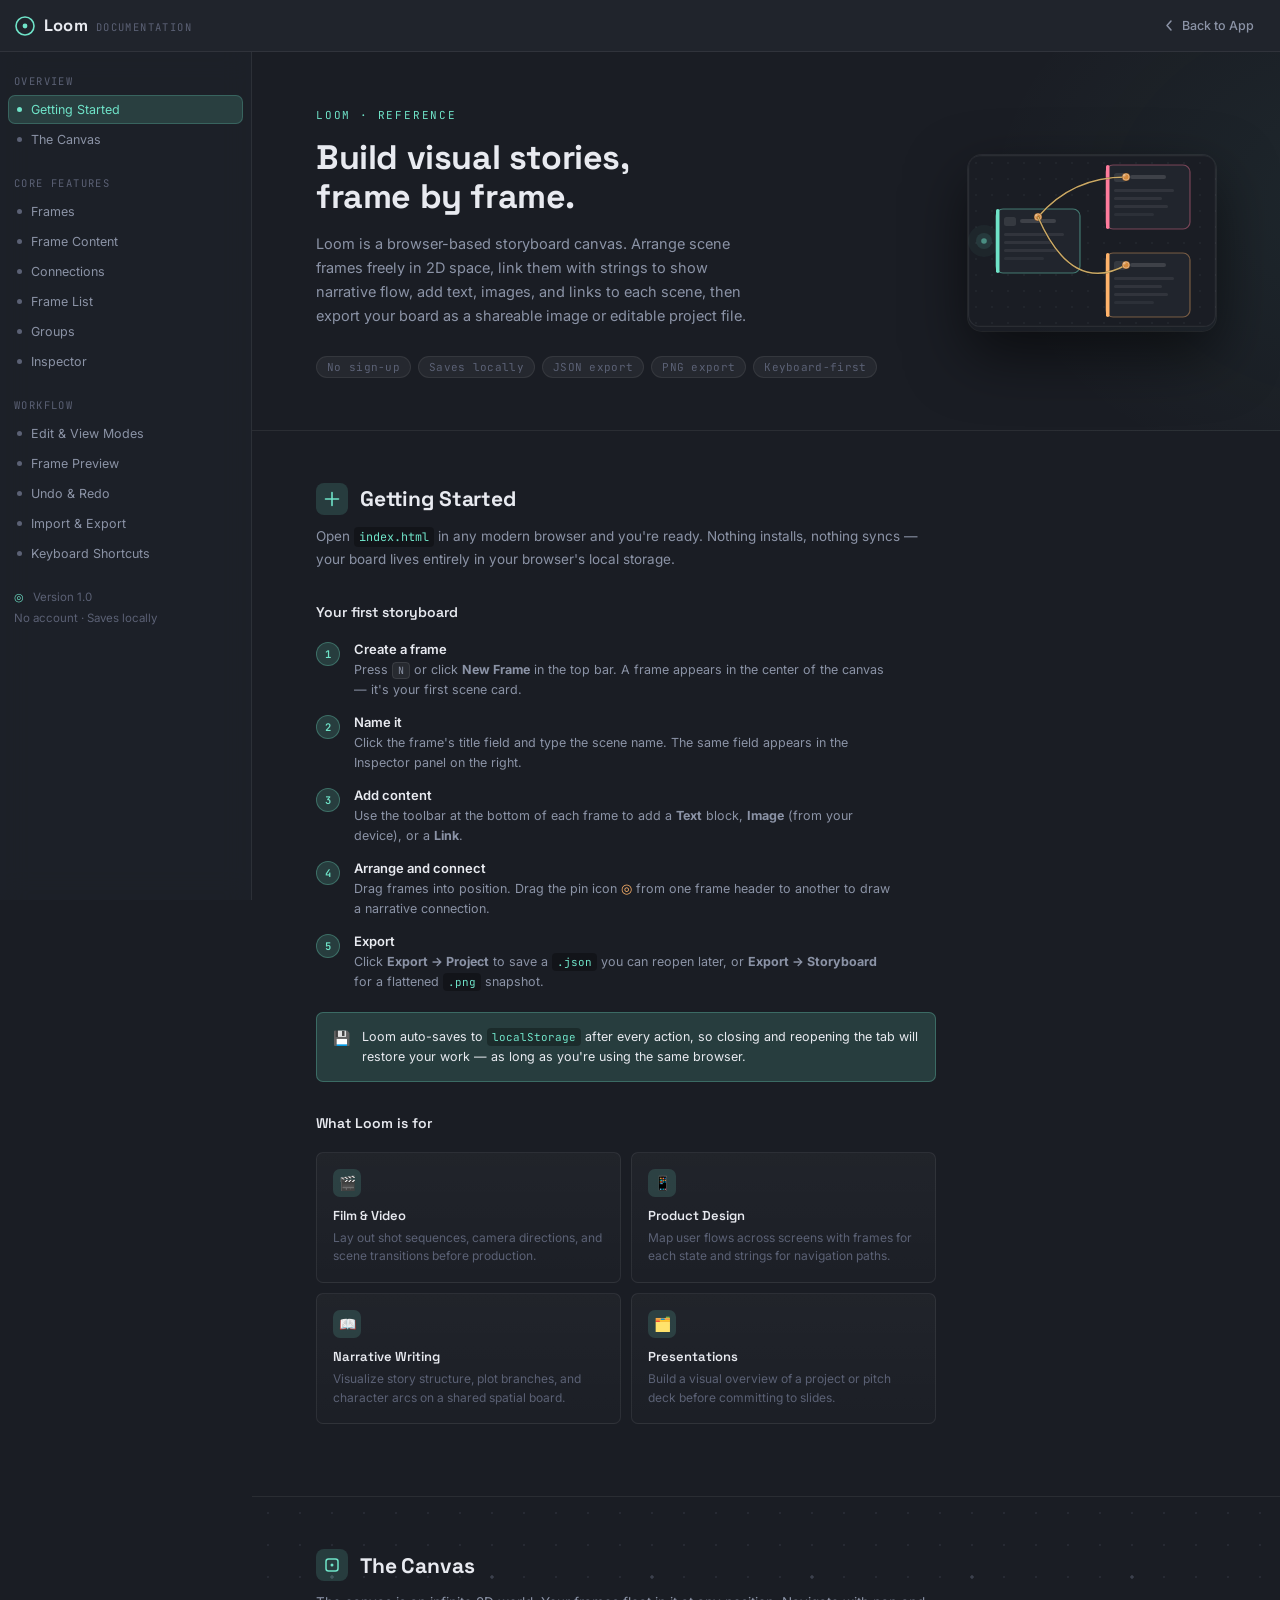
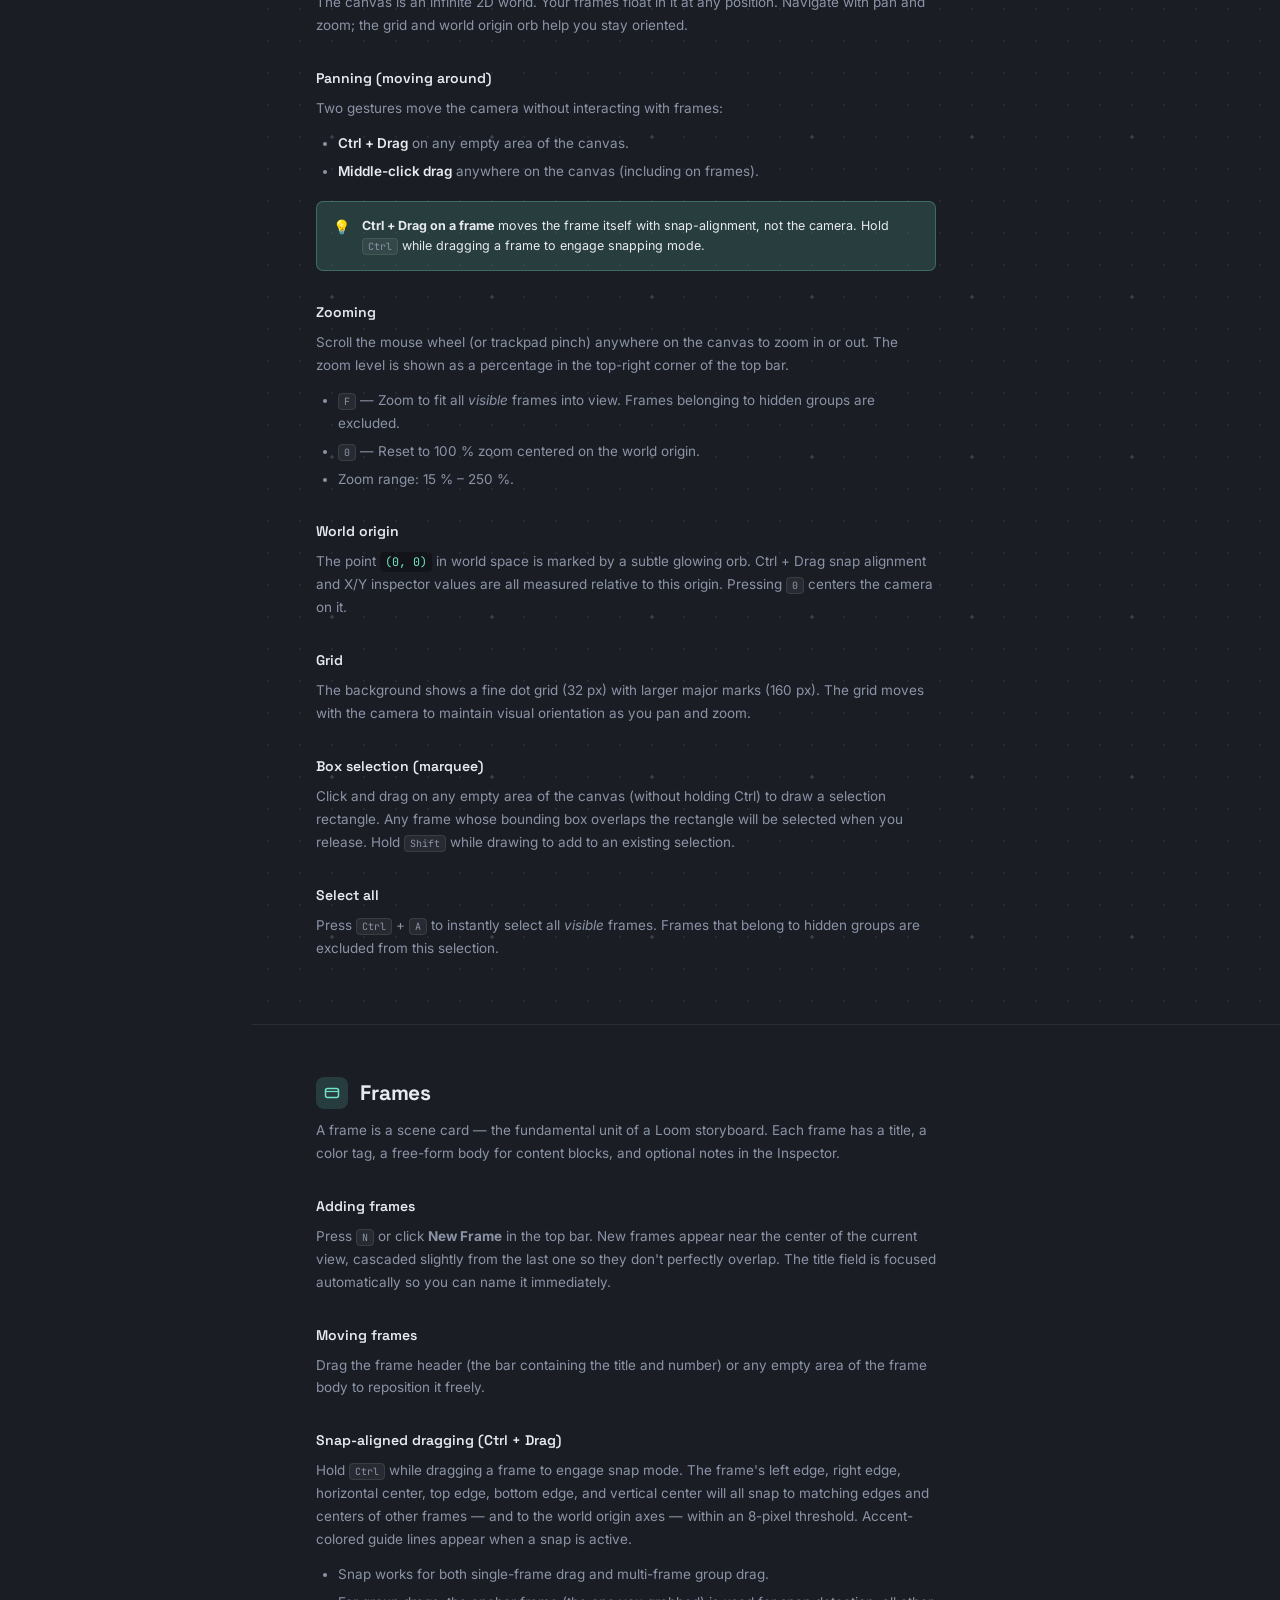
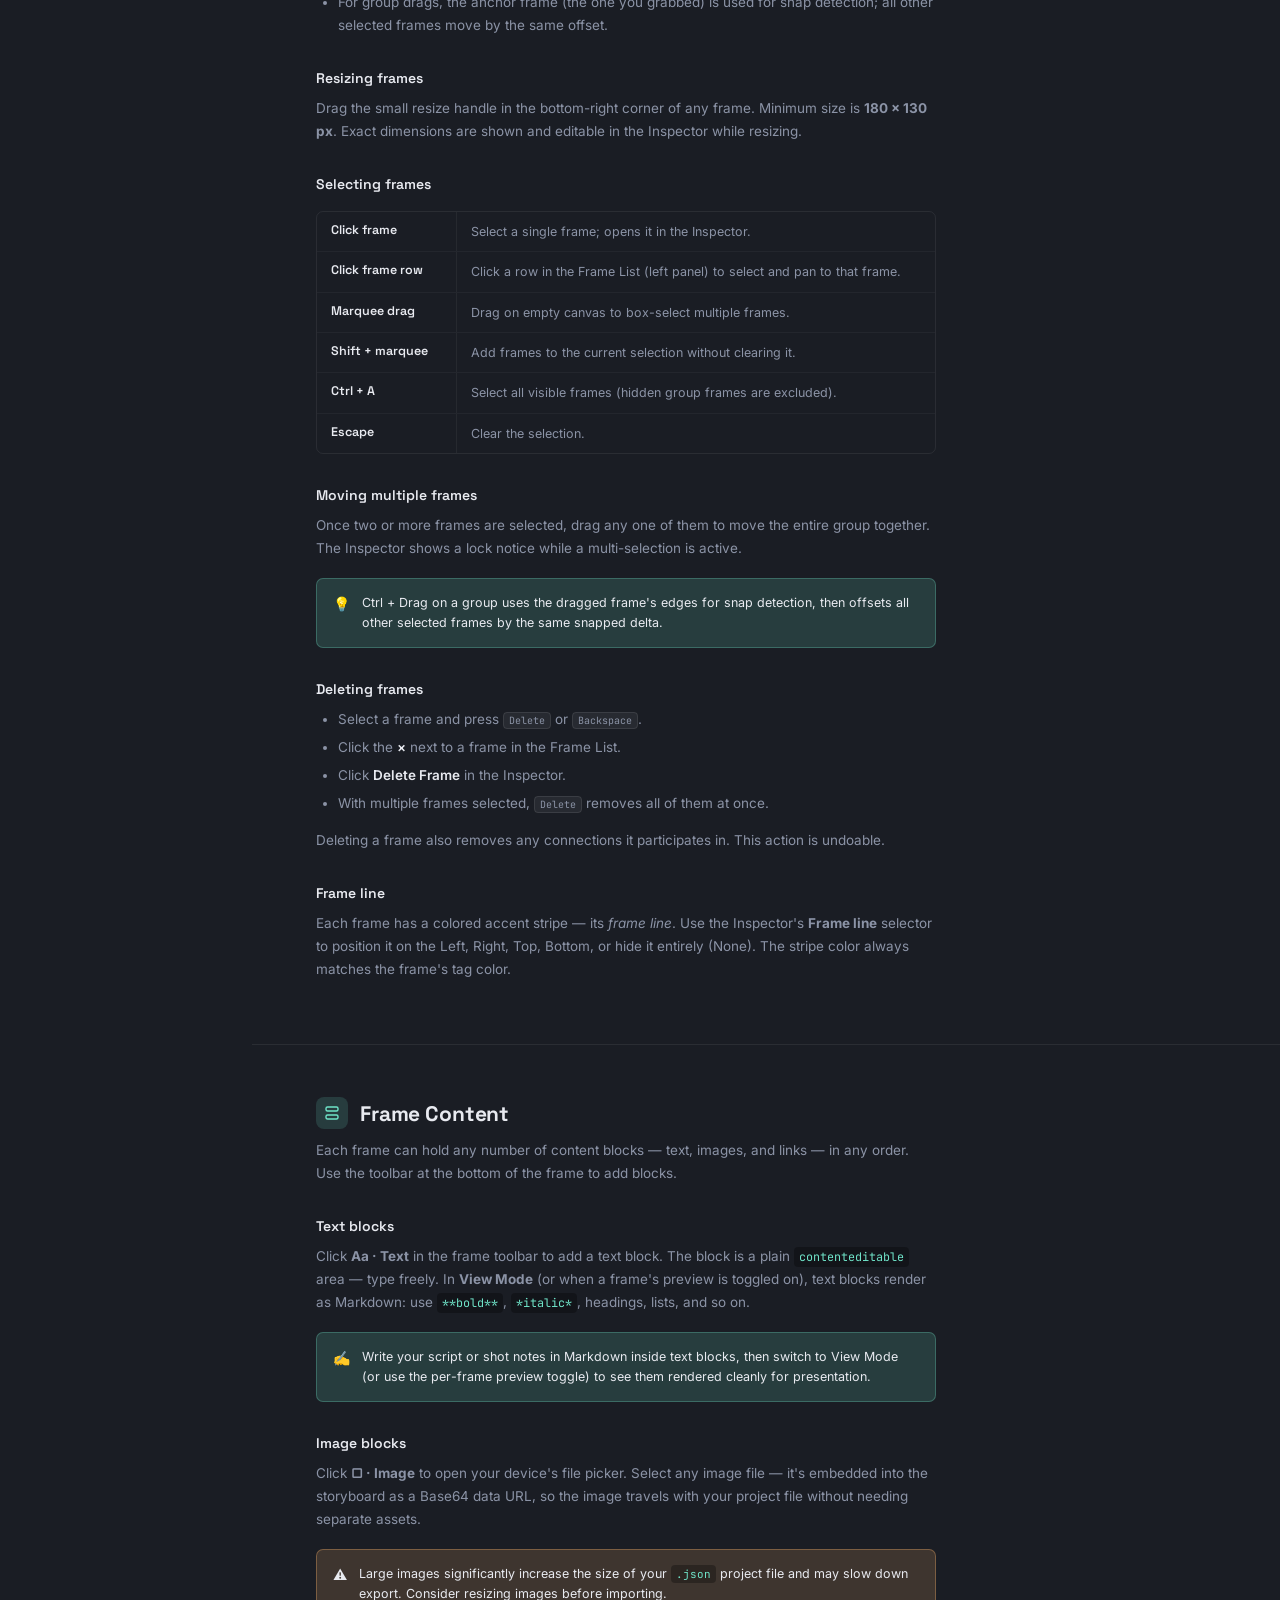
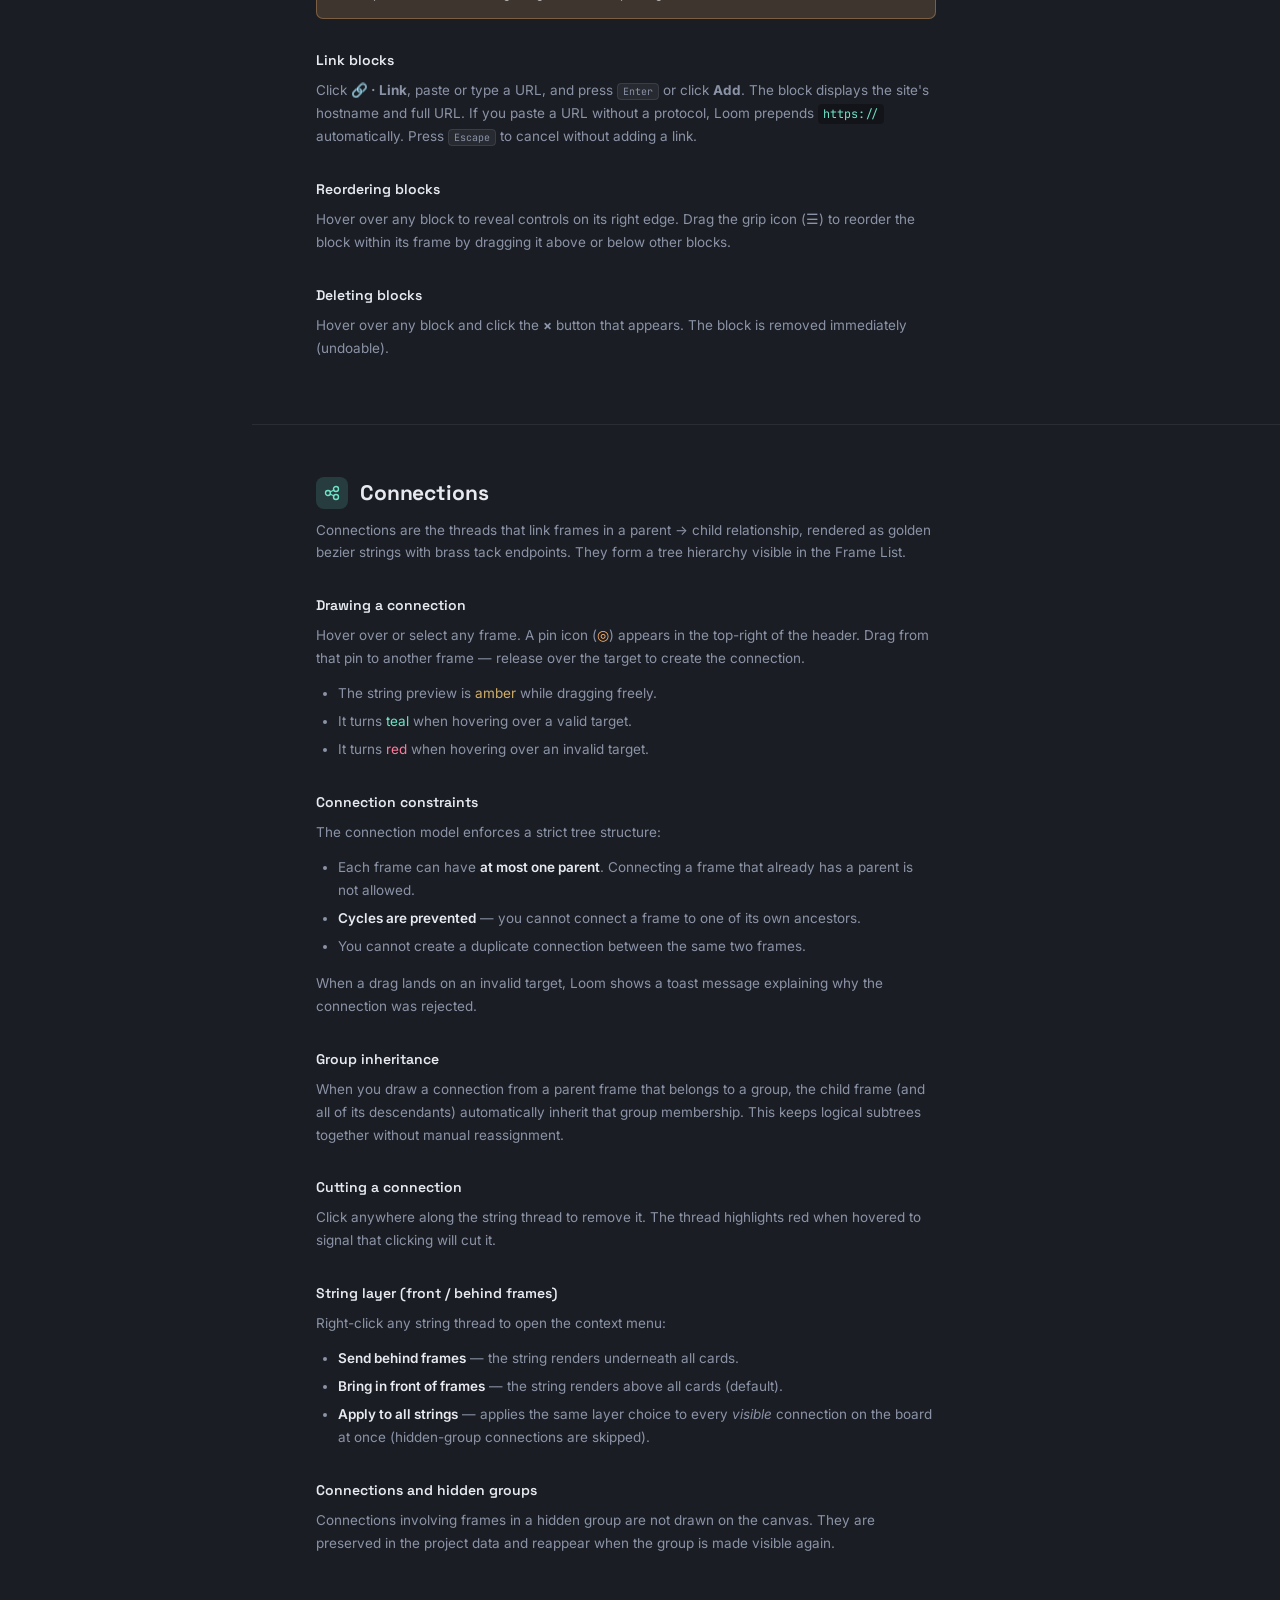
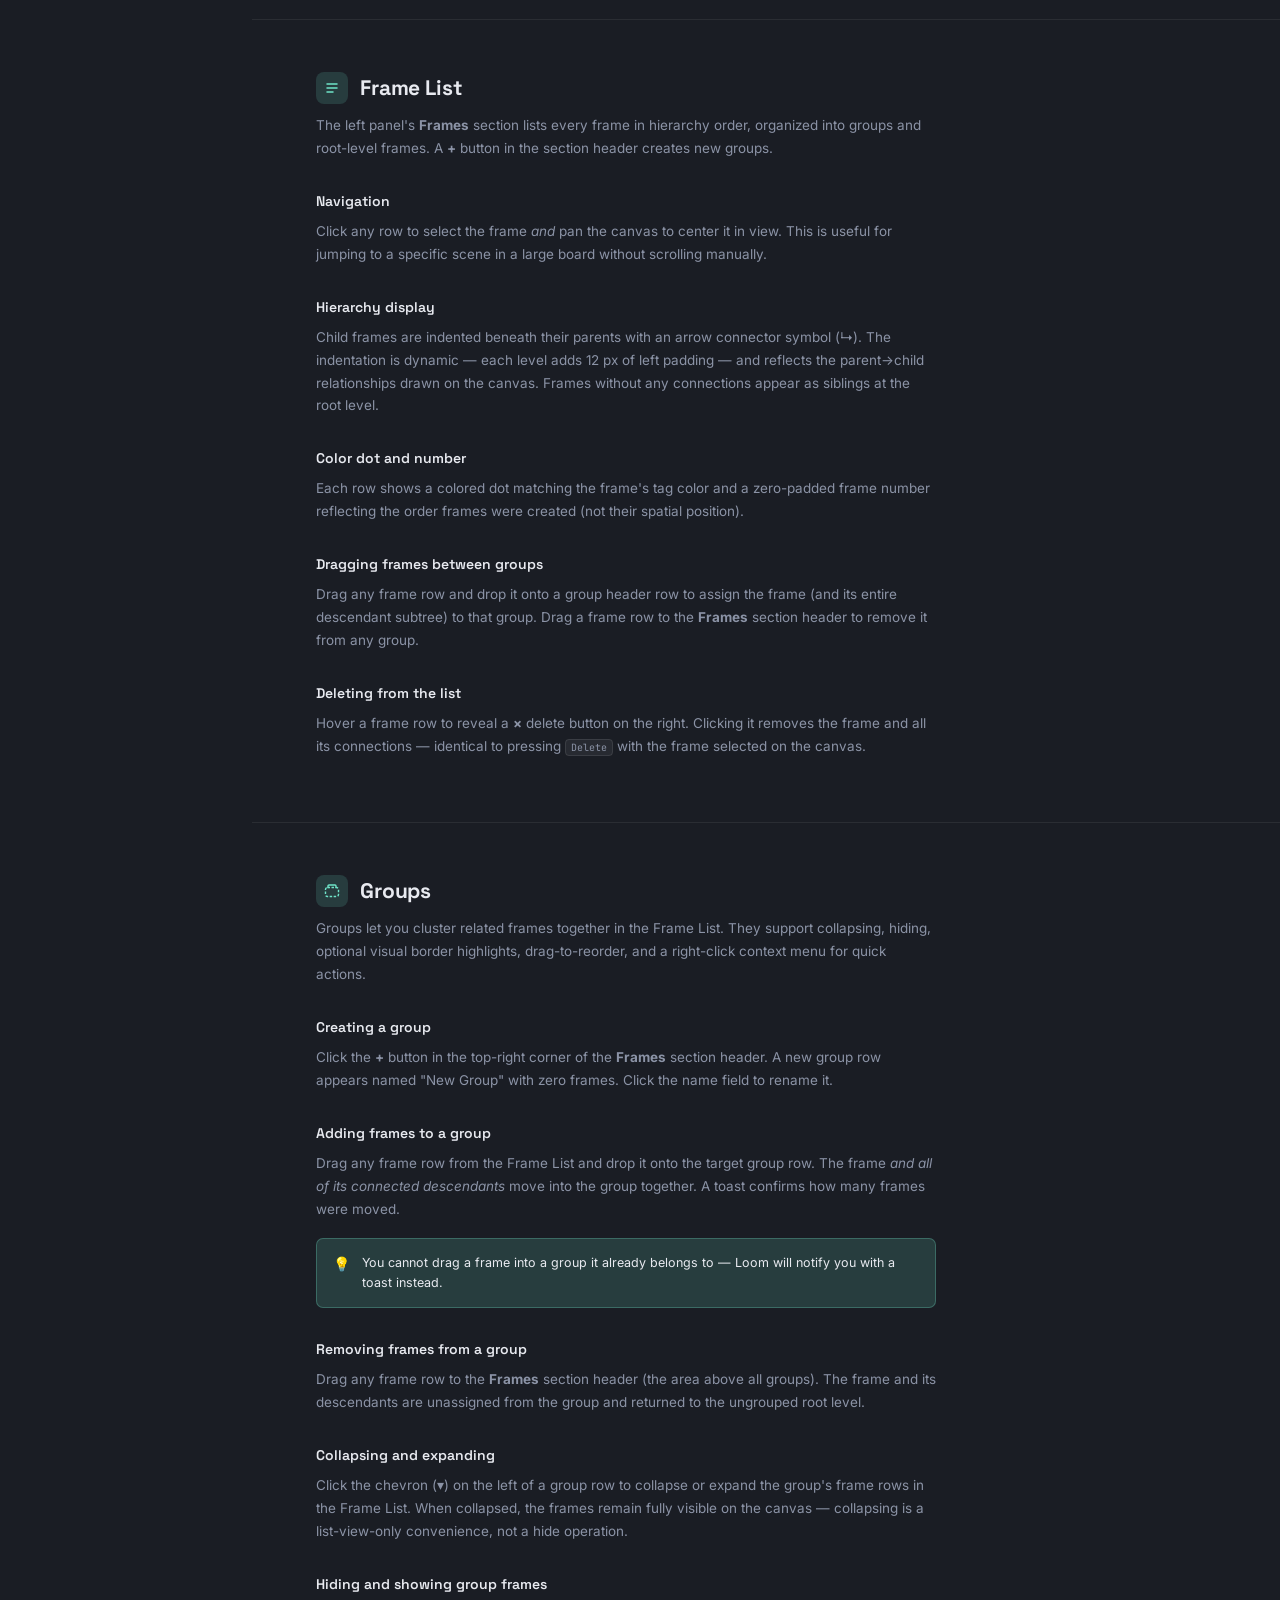
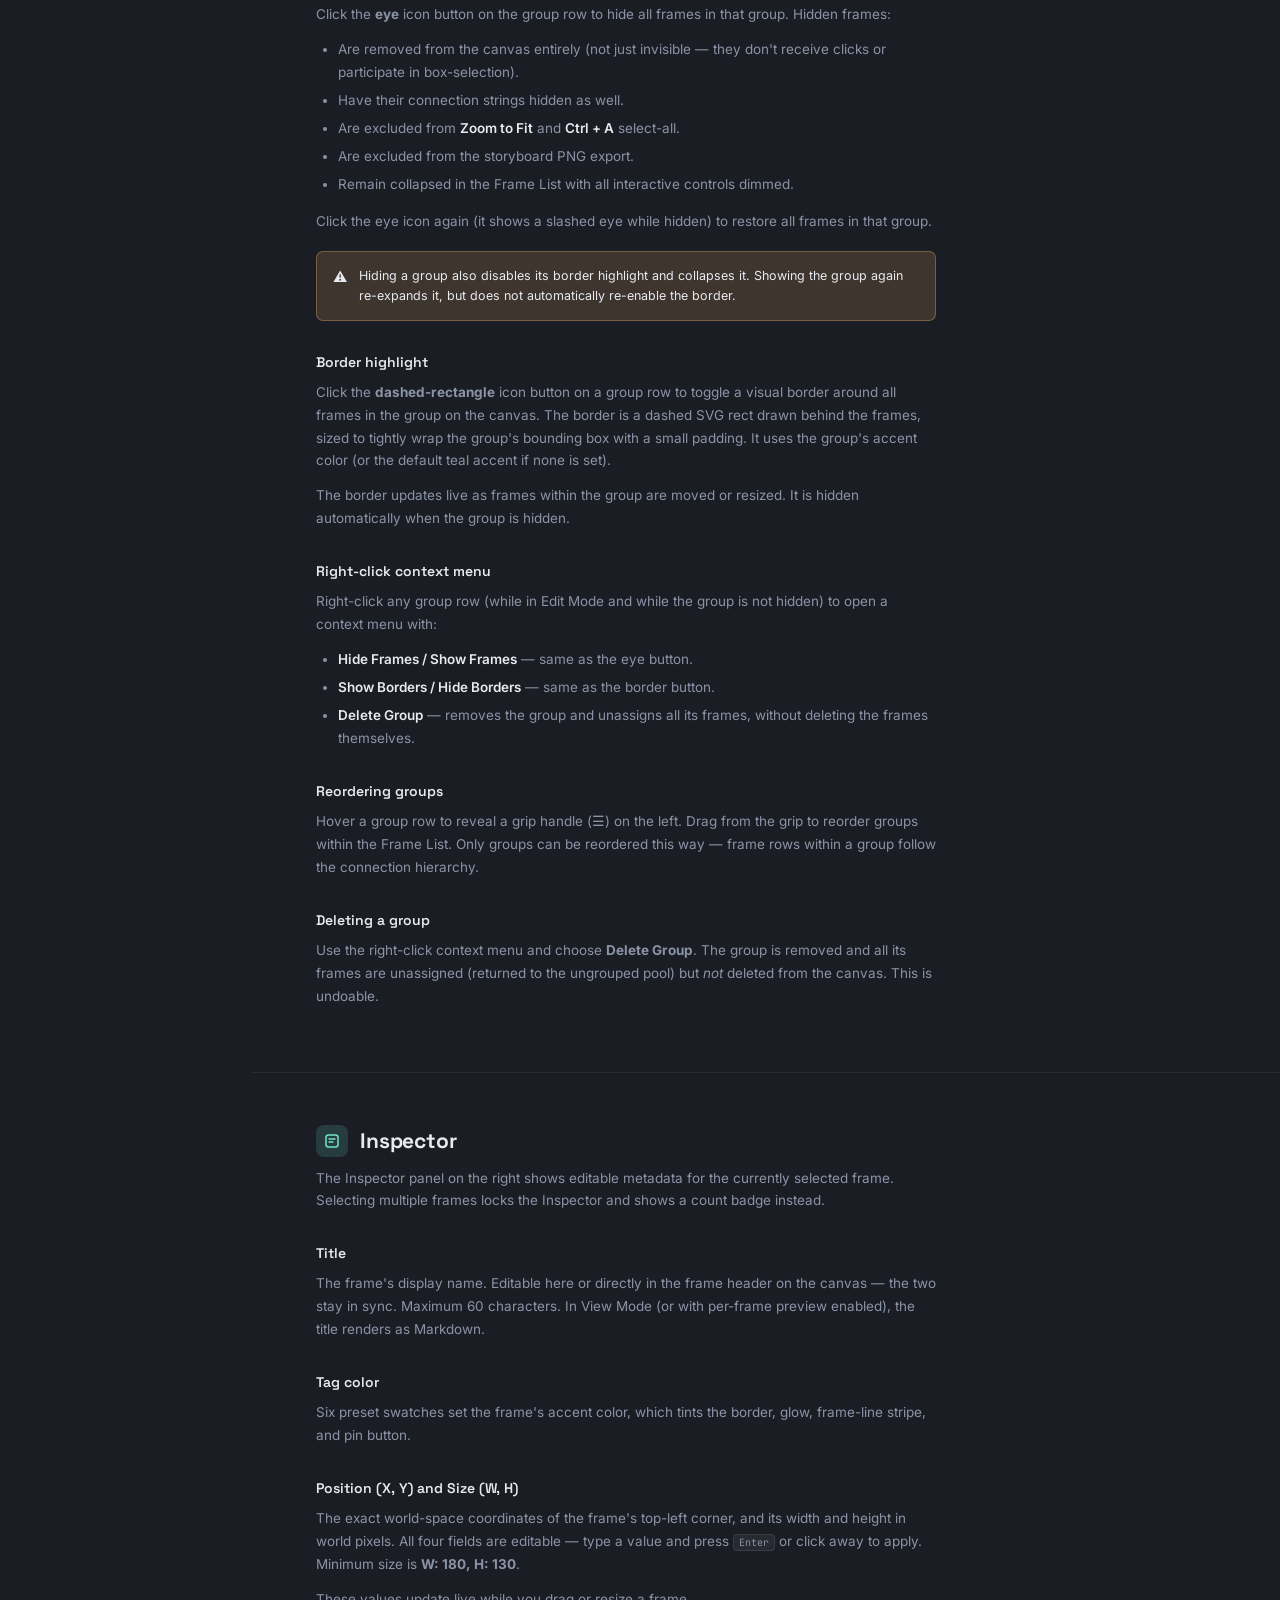
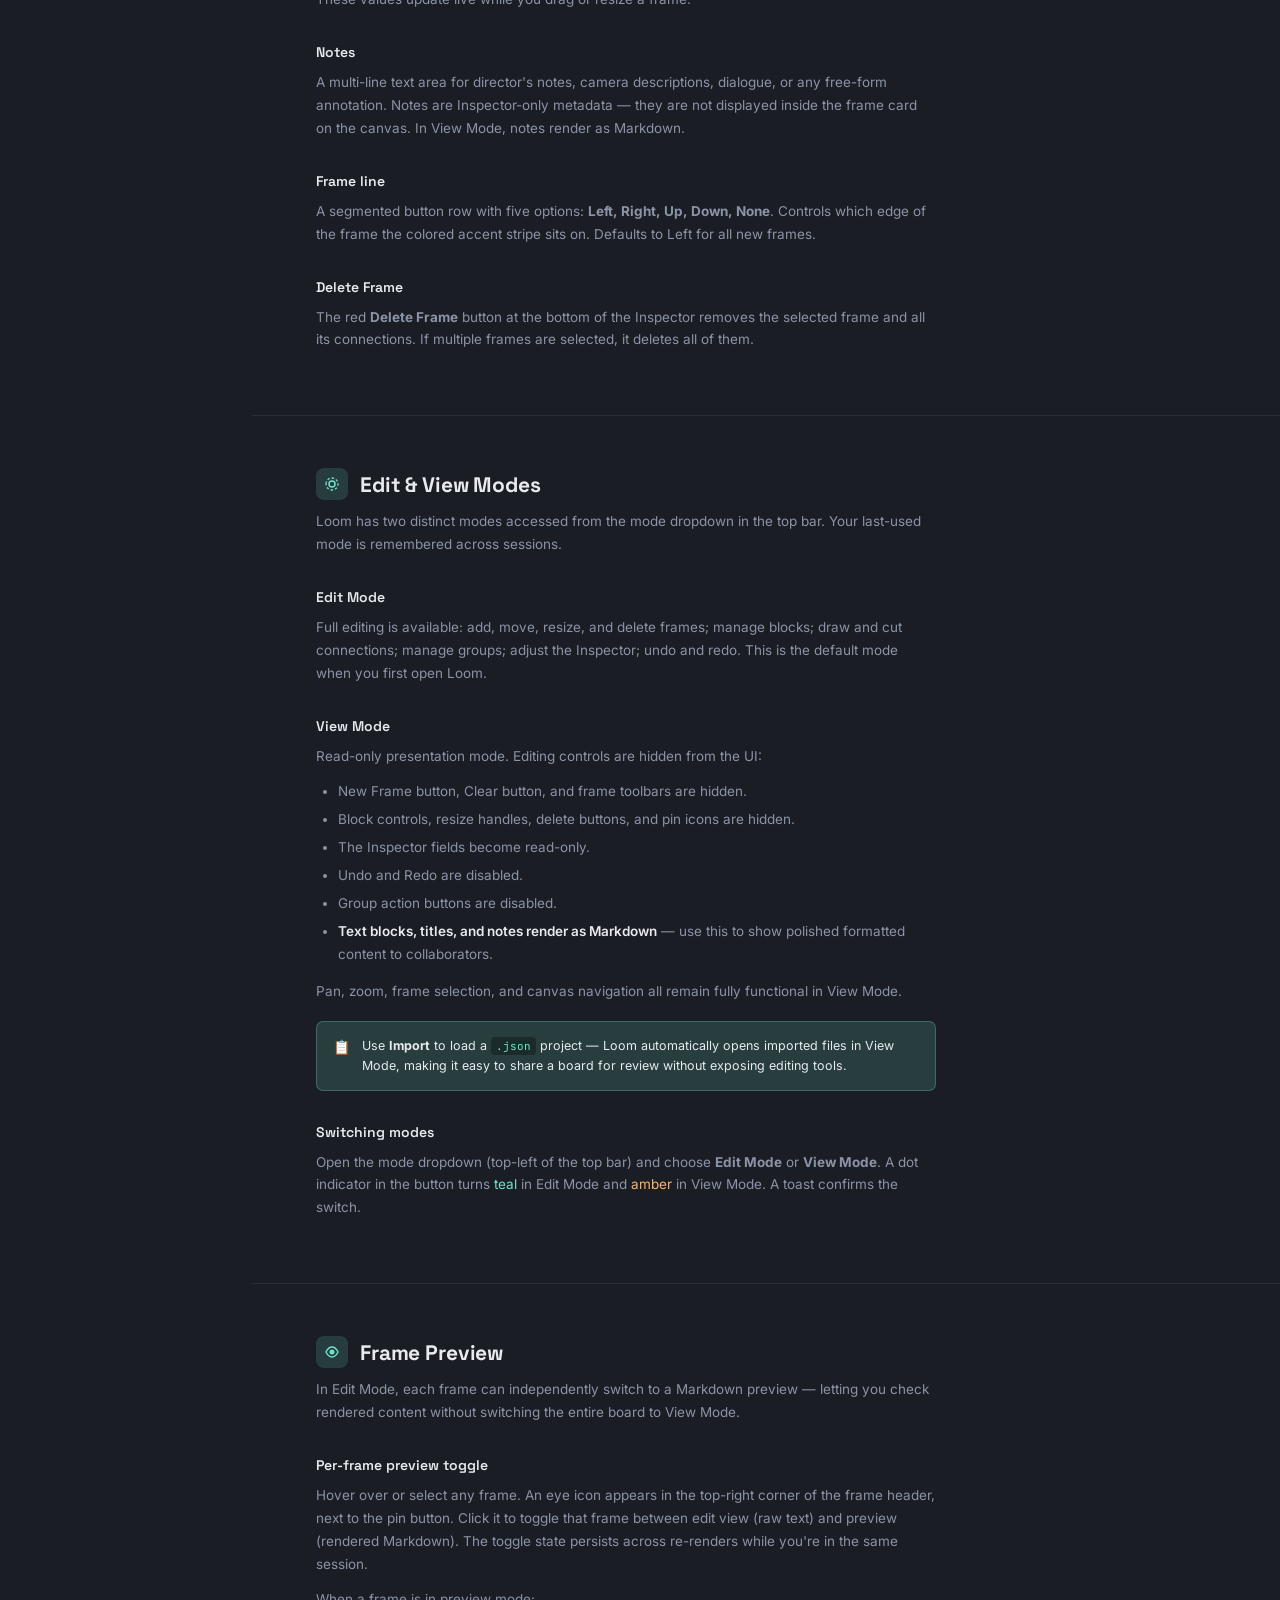
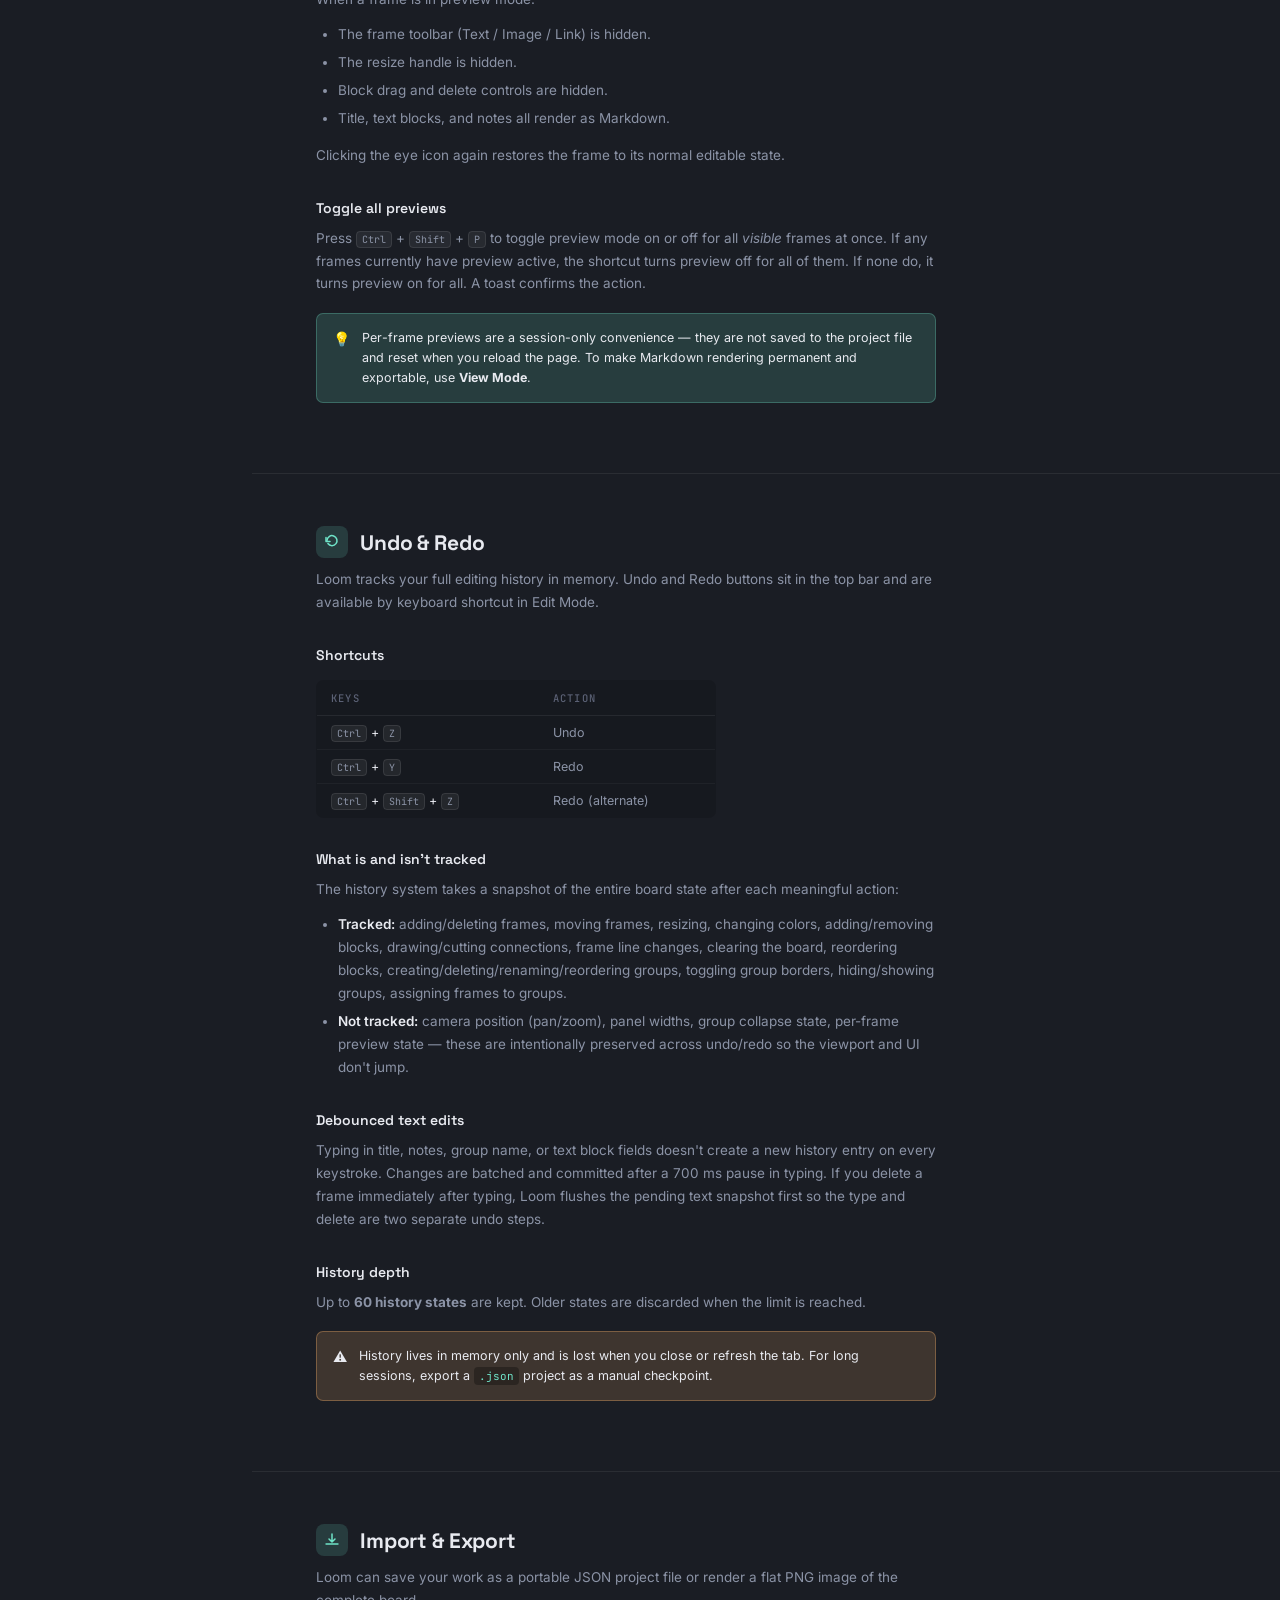
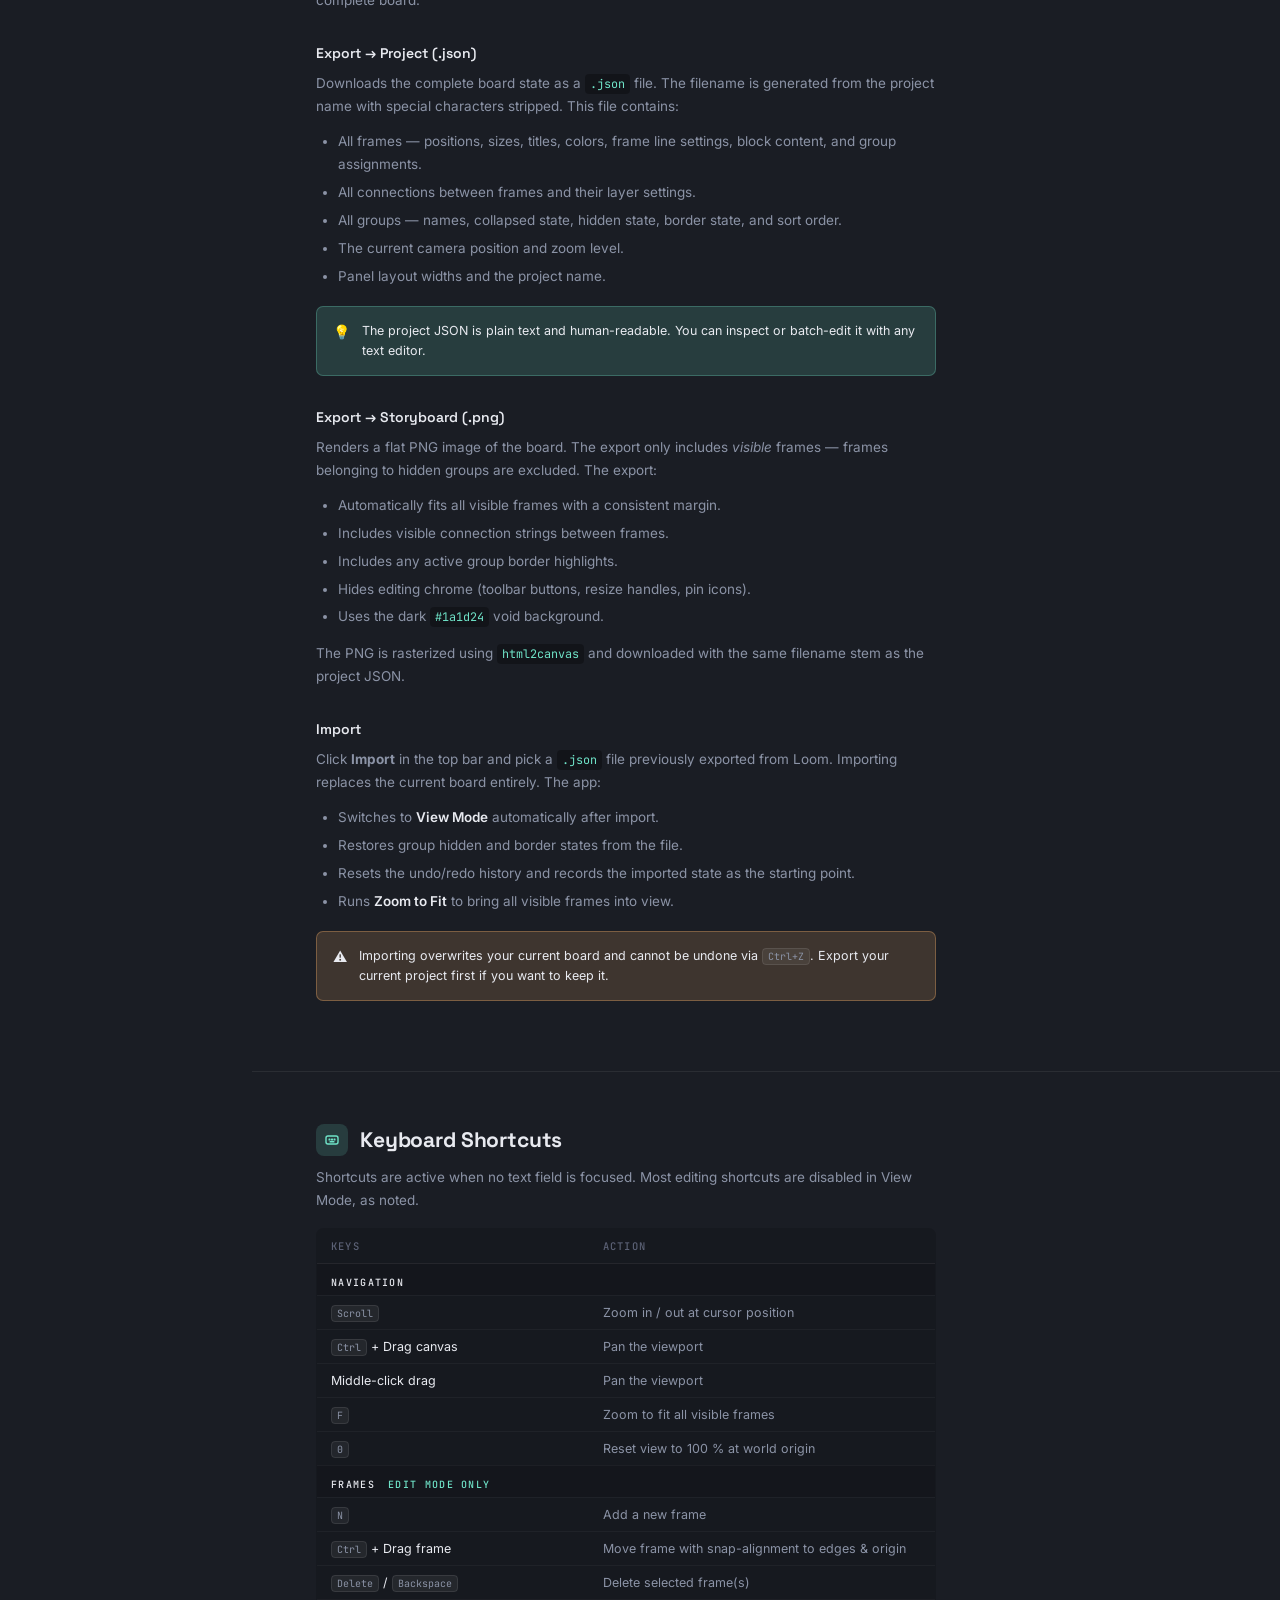
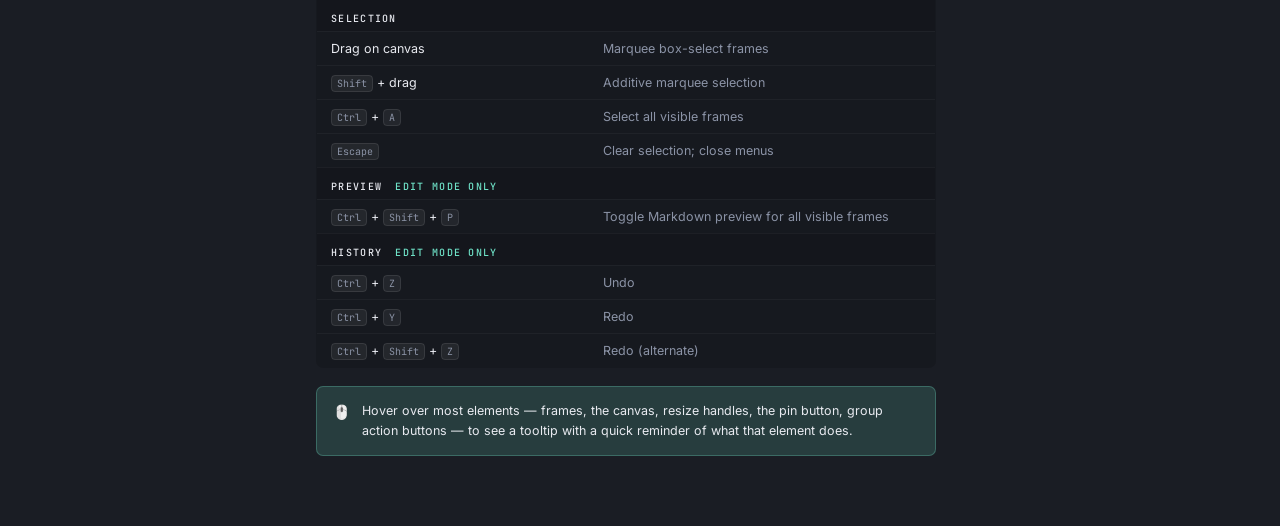
==== commit 4f184cbc: "groups" ====
--- a/docs.html
+++ b/docs.html
@@ -25,7 +25,7 @@
     </div>
     <div class="topbar-center"></div>
     <div class="topbar-right">
-      <a href="index.html" class="tbtn" style="text-decoration:none;">
+      <a href="/" class="tbtn" style="text-decoration:none;">
         <svg width="13" height="13" viewBox="0 0 13 13" fill="none" aria-hidden="true">
           <path d="M8 2L4 6.5 8 11" stroke="currentColor" stroke-width="1.5" stroke-linecap="round" stroke-linejoin="round"/>
         </svg>
@@ -33,6 +33,7 @@
       </a>
     </div>
   </header>
+
   <div class="docs-layout">
 
     <aside class="docs-sidebar" aria-label="Documentation navigation">
@@ -62,6 +63,9 @@
           <a href="#frame-list" class="docs-nav-link">
             <span class="docs-nav-dot"></span>Frame List
           </a>
+          <a href="#groups" class="docs-nav-link">
+            <span class="docs-nav-dot"></span>Groups
+          </a>
           <a href="#inspector" class="docs-nav-link">
             <span class="docs-nav-dot"></span>Inspector
           </a>
@@ -71,6 +75,9 @@
         <div class="docs-nav-section">
           <a href="#modes" class="docs-nav-link">
             <span class="docs-nav-dot"></span>Edit &amp; View Modes
+          </a>
+          <a href="#preview" class="docs-nav-link">
+            <span class="docs-nav-dot"></span>Frame Preview
           </a>
           <a href="#undo-redo" class="docs-nav-link">
             <span class="docs-nav-dot"></span>Undo &amp; Redo
@@ -108,18 +115,15 @@
 
         <div class="docs-hero-figure" aria-hidden="true">
           <svg width="248" height="172" viewBox="0 0 248 172" fill="none" xmlns="http://www.w3.org/2000/svg">
-            <!-- Background -->
             <rect width="248" height="172" rx="12" fill="#1a1d24"/>
-            <!-- Grid dots (subtle) -->
             <pattern id="grid" x="0" y="0" width="16" height="16" patternUnits="userSpaceOnUse">
               <circle cx="8" cy="8" r="0.8" fill="rgba(167,182,210,0.1)"/>
             </pattern>
             <rect width="248" height="172" rx="12" fill="url(#grid)"/>
-            <!-- World origin orb -->
             <circle cx="16" cy="86" r="16" fill="rgba(111,227,200,0.045)"/>
             <circle cx="16" cy="86" r="8"  fill="rgba(111,227,200,0.1)"/>
             <circle cx="16" cy="86" r="2.8" fill="rgba(111,227,200,0.5)"/>
-            <!-- ── Frame 1 (teal) ── -->
+            <!-- Frame 1 (teal) -->
             <rect x="28" y="54" width="84" height="64" rx="7" fill="#21252d" stroke="rgba(111,227,200,0.45)" stroke-width="1.2"/>
             <rect x="28" y="54" width="3.5" height="64" rx="1.75" fill="#6fe3c8"/>
             <rect x="36" y="62" width="12" height="9" rx="2.5" fill="rgba(255,255,255,0.09)"/>
@@ -128,7 +132,7 @@
             <rect x="36" y="86" width="48" height="3" rx="1.5" fill="rgba(255,255,255,0.07)"/>
             <rect x="36" y="94" width="54" height="3" rx="1.5" fill="rgba(255,255,255,0.07)"/>
             <rect x="36" y="102" width="40" height="3" rx="1.5" fill="rgba(255,255,255,0.05)"/>
-            <!-- ── Frame 2 (pink) ── -->
+            <!-- Frame 2 (pink) -->
             <rect x="138" y="10" width="84" height="64" rx="7" fill="#21252d" stroke="rgba(255,123,156,0.4)" stroke-width="1.2"/>
             <rect x="138" y="10" width="3.5" height="64" rx="1.75" fill="#ff7b9c"/>
             <rect x="146" y="18" width="12" height="9" rx="2.5" fill="rgba(255,255,255,0.09)"/>
@@ -137,7 +141,7 @@
             <rect x="146" y="42" width="48" height="3" rx="1.5" fill="rgba(255,255,255,0.07)"/>
             <rect x="146" y="50" width="54" height="3" rx="1.5" fill="rgba(255,255,255,0.07)"/>
             <rect x="146" y="58" width="40" height="3" rx="1.5" fill="rgba(255,255,255,0.05)"/>
-            <!-- ── Frame 3 (amber) ── -->
+            <!-- Frame 3 (amber) -->
             <rect x="138" y="98" width="84" height="64" rx="7" fill="#21252d" stroke="rgba(255,179,107,0.4)" stroke-width="1.2"/>
             <rect x="138" y="98" width="3.5" height="64" rx="1.75" fill="#ffb36b"/>
             <rect x="146" y="106" width="12" height="9" rx="2.5" fill="rgba(255,255,255,0.09)"/>
@@ -146,24 +150,21 @@
             <rect x="146" y="130" width="48" height="3" rx="1.5" fill="rgba(255,255,255,0.07)"/>
             <rect x="146" y="138" width="54" height="3" rx="1.5" fill="rgba(255,255,255,0.07)"/>
             <rect x="146" y="146" width="40" height="3" rx="1.5" fill="rgba(255,255,255,0.05)"/>
-            <!-- ── String 1 → 2 ── -->
+            <!-- String 1 to 2 -->
             <path d="M 70 62 Q 104 22 158 22" stroke="rgba(0,0,0,0.45)" stroke-width="2.2" fill="none" stroke-linecap="round"/>
             <path d="M 70 62 Q 104 22 158 22" stroke="rgba(228,190,112,0.88)" stroke-width="1.5" fill="none" stroke-linecap="round"/>
-            <!-- Tacks string 1→2 -->
             <circle cx="70"  cy="62" r="4"   fill="#9a5e20"/>
             <circle cx="70"  cy="62" r="3.2" fill="#d4893c" stroke="rgba(255,255,255,0.45)" stroke-width="0.9"/>
             <circle cx="68.5" cy="60.5" r="1.1" fill="rgba(255,255,255,0.38)"/>
             <circle cx="158" cy="22" r="4"   fill="#9a5e20"/>
             <circle cx="158" cy="22" r="3.2" fill="#d4893c" stroke="rgba(255,255,255,0.45)" stroke-width="0.9"/>
             <circle cx="156.5" cy="20.5" r="1.1" fill="rgba(255,255,255,0.38)"/>
-            <!-- ── String 1 → 3 ── -->
+            <!-- String 1 to 3 -->
             <path d="M 70 62 Q 104 140 158 110" stroke="rgba(0,0,0,0.45)" stroke-width="2.2" fill="none" stroke-linecap="round"/>
             <path d="M 70 62 Q 104 140 158 110" stroke="rgba(228,190,112,0.88)" stroke-width="1.5" fill="none" stroke-linecap="round"/>
-            <!-- Tack string 1→3 destination -->
             <circle cx="158" cy="110" r="4"   fill="#9a5e20"/>
             <circle cx="158" cy="110" r="3.2" fill="#d4893c" stroke="rgba(255,255,255,0.45)" stroke-width="0.9"/>
             <circle cx="156.5" cy="108.5" r="1.1" fill="rgba(255,255,255,0.38)"/>
-            <!-- Outer border -->
             <rect x="0.6" y="0.6" width="246.8" height="170.8" rx="11.4" stroke="rgba(255,255,255,0.07)" stroke-width="1.2"/>
           </svg>
         </div>
@@ -281,8 +282,8 @@
         <h3>Zooming</h3>
         <p>Scroll the mouse wheel (or trackpad pinch) anywhere on the canvas to zoom in or out. The zoom level is shown as a percentage in the top-right corner of the top bar.</p>
         <ul>
-          <li><strong>F</strong> — Zoom to fit all frames into view.</li>
-          <li><strong>0</strong> — Reset to 100 % zoom centered on the world origin.</li>
+          <li><kbd>F</kbd> — Zoom to fit all <em>visible</em> frames into view. Frames belonging to hidden groups are excluded.</li>
+          <li><kbd>0</kbd> — Reset to 100 % zoom centered on the world origin.</li>
           <li>Zoom range: 15 % – 250 %.</li>
         </ul>
 
@@ -290,10 +291,13 @@
         <p>The point <code>(0, 0)</code> in world space is marked by a subtle glowing orb. Ctrl + Drag snap alignment and X/Y inspector values are all measured relative to this origin. Pressing <kbd>0</kbd> centers the camera on it.</p>
 
         <h3>Grid</h3>
-        <p>The background shows a fine dot grid (32 px) with larger major marks (160 px). The grid moves with the camera to maintain visual orientation as you pan and zoom — it doesn't represent any snapping grid of its own; frame snapping is edge- and center-based.</p>
+        <p>The background shows a fine dot grid (32 px) with larger major marks (160 px). The grid moves with the camera to maintain visual orientation as you pan and zoom.</p>
 
         <h3>Box selection (marquee)</h3>
         <p>Click and drag on any empty area of the canvas (without holding Ctrl) to draw a selection rectangle. Any frame whose bounding box overlaps the rectangle will be selected when you release. Hold <kbd>Shift</kbd> while drawing to add to an existing selection.</p>
+
+        <h3>Select all</h3>
+        <p>Press <kbd>Ctrl</kbd> + <kbd>A</kbd> to instantly select all <em>visible</em> frames. Frames that belong to hidden groups are excluded from this selection.</p>
       </section>
 
       <!-- =====================================================
@@ -346,6 +350,10 @@
             <div class="docs-def-val">Add frames to the current selection without clearing it.</div>
           </div>
           <div class="docs-def-row">
+            <div class="docs-def-key">Ctrl + A</div>
+            <div class="docs-def-val">Select all visible frames (hidden group frames are excluded).</div>
+          </div>
+          <div class="docs-def-row">
             <div class="docs-def-key">Escape</div>
             <div class="docs-def-val">Clear the selection.</div>
           </div>
@@ -388,11 +396,11 @@
         <p class="docs-section-intro">Each frame can hold any number of content blocks — text, images, and links — in any order. Use the toolbar at the bottom of the frame to add blocks.</p>
 
         <h3>Text blocks</h3>
-        <p>Click <strong>Aa · Text</strong> in the frame toolbar to add a text block. The block is a plain <code>contenteditable</code> area — type freely. In <strong>View Mode</strong>, text blocks render as Markdown: use <code>**bold**</code>, <code>*italic*</code>, headings, lists, and so on.</p>
+        <p>Click <strong>Aa · Text</strong> in the frame toolbar to add a text block. The block is a plain <code>contenteditable</code> area — type freely. In <strong>View Mode</strong> (or when a frame's preview is toggled on), text blocks render as Markdown: use <code>**bold**</code>, <code>*italic*</code>, headings, lists, and so on.</p>
 
         <div class="docs-callout tip">
           <span class="docs-callout-icon">✍️</span>
-          <p>Write your script or shot notes in Markdown inside text blocks, then switch to View Mode to see them rendered cleanly for presentation.</p>
+          <p>Write your script or shot notes in Markdown inside text blocks, then switch to View Mode (or use the per-frame preview toggle) to see them rendered cleanly for presentation.</p>
         </div>
 
         <h3>Image blocks</h3>
@@ -447,6 +455,9 @@
         </ul>
         <p>When a drag lands on an invalid target, Loom shows a toast message explaining why the connection was rejected.</p>
 
+        <h3>Group inheritance</h3>
+        <p>When you draw a connection from a parent frame that belongs to a group, the child frame (and all of its descendants) automatically inherit that group membership. This keeps logical subtrees together without manual reassignment.</p>
+
         <h3>Cutting a connection</h3>
         <p>Click anywhere along the string thread to remove it. The thread highlights red when hovered to signal that clicking will cut it.</p>
 
@@ -455,8 +466,11 @@
         <ul>
           <li><strong>Send behind frames</strong> — the string renders underneath all cards.</li>
           <li><strong>Bring in front of frames</strong> — the string renders above all cards (default).</li>
-          <li><strong>Apply to all strings</strong> — applies the same layer choice to every connection on the board at once.</li>
-        </ul>
+          <li><strong>Apply to all strings</strong> — applies the same layer choice to every <em>visible</em> connection on the board at once (hidden-group connections are skipped).</li>
+        </ul>
+
+        <h3>Connections and hidden groups</h3>
+        <p>Connections involving frames in a hidden group are not drawn on the canvas. They are preserved in the project data and reappear when the group is made visible again.</p>
       </section>
 
       <!-- =====================================================
@@ -471,19 +485,89 @@
           </div>
           <h2>Frame List</h2>
         </div>
-        <p class="docs-section-intro">The left panel's <strong>Sequence</strong> section lists every frame in hierarchy order. Root frames (those with no parent) appear at the top level; connected children are indented beneath their parents.</p>
+        <p class="docs-section-intro">The left panel's <strong>Frames</strong> section lists every frame in hierarchy order, organized into groups and root-level frames. A <strong>+</strong> button in the section header creates new groups.</p>
 
         <h3>Navigation</h3>
         <p>Click any row to select the frame <em>and</em> pan the canvas to center it in view. This is useful for jumping to a specific scene in a large board without scrolling manually.</p>
 
         <h3>Hierarchy display</h3>
-        <p>Child frames are indented (up to three levels) with an arrow connector symbol. The indentation reflects the parent→child relationships drawn on the canvas. Frames without any connections appear as siblings at the root level.</p>
+        <p>Child frames are indented beneath their parents with an arrow connector symbol (↳). The indentation is dynamic — each level adds 12 px of left padding — and reflects the parent→child relationships drawn on the canvas. Frames without any connections appear as siblings at the root level.</p>
 
         <h3>Color dot and number</h3>
-        <p>Each row shows a colored dot matching the frame's tag color and a zero-padded frame number reflecting its position in the <code>cards</code> array (the order frames were created, not their spatial position).</p>
+        <p>Each row shows a colored dot matching the frame's tag color and a zero-padded frame number reflecting the order frames were created (not their spatial position).</p>
+
+        <h3>Dragging frames between groups</h3>
+        <p>Drag any frame row and drop it onto a group header row to assign the frame (and its entire descendant subtree) to that group. Drag a frame row to the <strong>Frames</strong> section header to remove it from any group.</p>
 
         <h3>Deleting from the list</h3>
-        <p>Hover a row to reveal a <strong>×</strong> delete button on the right. Clicking it removes the frame and all its connections, identical to pressing <kbd>Delete</kbd> with the frame selected on the canvas.</p>
+        <p>Hover a frame row to reveal a <strong>×</strong> delete button on the right. Clicking it removes the frame and all its connections — identical to pressing <kbd>Delete</kbd> with the frame selected on the canvas.</p>
+      </section>
+
+      <!-- =====================================================
+           SECTION: Groups
+           ===================================================== -->
+      <section class="docs-section" id="groups">
+        <div class="docs-section-header">
+          <div class="docs-section-icon">
+            <svg width="16" height="16" viewBox="0 0 16 16" fill="none">
+              <rect x="1.5" y="4.5" width="13" height="9" rx="2" stroke="currentColor" stroke-width="1.4" stroke-dasharray="2.5 1.5"/>
+              <path d="M4 4.5V3a1 1 0 0 1 1-1h6a1 1 0 0 1 1 1v1.5" stroke="currentColor" stroke-width="1.4" stroke-linecap="round"/>
+            </svg>
+          </div>
+          <h2>Groups</h2>
+        </div>
+        <p class="docs-section-intro">Groups let you cluster related frames together in the Frame List. They support collapsing, hiding, optional visual border highlights, drag-to-reorder, and a right-click context menu for quick actions.</p>
+
+        <h3>Creating a group</h3>
+        <p>Click the <strong>+</strong> button in the top-right corner of the <strong>Frames</strong> section header. A new group row appears named "New Group" with zero frames. Click the name field to rename it.</p>
+
+        <h3>Adding frames to a group</h3>
+        <p>Drag any frame row from the Frame List and drop it onto the target group row. The frame <em>and all of its connected descendants</em> move into the group together. A toast confirms how many frames were moved.</p>
+
+        <div class="docs-callout tip">
+          <span class="docs-callout-icon">💡</span>
+          <p>You cannot drag a frame into a group it already belongs to — Loom will notify you with a toast instead.</p>
+        </div>
+
+        <h3>Removing frames from a group</h3>
+        <p>Drag any frame row to the <strong>Frames</strong> section header (the area above all groups). The frame and its descendants are unassigned from the group and returned to the ungrouped root level.</p>
+
+        <h3>Collapsing and expanding</h3>
+        <p>Click the chevron (▾) on the left of a group row to collapse or expand the group's frame rows in the Frame List. When collapsed, the frames remain fully visible on the canvas — collapsing is a list-view-only convenience, not a hide operation.</p>
+
+        <h3>Hiding and showing group frames</h3>
+        <p>Click the <strong>eye</strong> icon button on the group row to hide all frames in that group. Hidden frames:</p>
+        <ul>
+          <li>Are removed from the canvas entirely (not just invisible — they don't receive clicks or participate in box-selection).</li>
+          <li>Have their connection strings hidden as well.</li>
+          <li>Are excluded from <strong>Zoom to Fit</strong> and <strong>Ctrl + A</strong> select-all.</li>
+          <li>Are excluded from the storyboard PNG export.</li>
+          <li>Remain collapsed in the Frame List with all interactive controls dimmed.</li>
+        </ul>
+        <p>Click the eye icon again (it shows a slashed eye while hidden) to restore all frames in that group.</p>
+
+        <div class="docs-callout warning">
+          <span class="docs-callout-icon">⚠️</span>
+          <p>Hiding a group also disables its border highlight and collapses it. Showing the group again re-expands it, but does not automatically re-enable the border.</p>
+        </div>
+
+        <h3>Border highlight</h3>
+        <p>Click the <strong>dashed-rectangle</strong> icon button on a group row to toggle a visual border around all frames in the group on the canvas. The border is a dashed SVG rect drawn behind the frames, sized to tightly wrap the group's bounding box with a small padding. It uses the group's accent color (or the default teal accent if none is set).</p>
+        <p>The border updates live as frames within the group are moved or resized. It is hidden automatically when the group is hidden.</p>
+
+        <h3>Right-click context menu</h3>
+        <p>Right-click any group row (while in Edit Mode and while the group is not hidden) to open a context menu with:</p>
+        <ul>
+          <li><strong>Hide Frames / Show Frames</strong> — same as the eye button.</li>
+          <li><strong>Show Borders / Hide Borders</strong> — same as the border button.</li>
+          <li><strong>Delete Group</strong> — removes the group and unassigns all its frames, without deleting the frames themselves.</li>
+        </ul>
+
+        <h3>Reordering groups</h3>
+        <p>Hover a group row to reveal a grip handle (☰) on the left. Drag from the grip to reorder groups within the Frame List. Only groups can be reordered this way — frame rows within a group follow the connection hierarchy.</p>
+
+        <h3>Deleting a group</h3>
+        <p>Use the right-click context menu and choose <strong>Delete Group</strong>. The group is removed and all its frames are unassigned (returned to the ungrouped pool) but <em>not</em> deleted from the canvas. This is undoable.</p>
       </section>
 
       <!-- =====================================================
@@ -502,17 +586,17 @@
         <p class="docs-section-intro">The Inspector panel on the right shows editable metadata for the currently selected frame. Selecting multiple frames locks the Inspector and shows a count badge instead.</p>
 
         <h3>Title</h3>
-        <p>The frame's display name. Editable here or directly in the frame header on the canvas — the two stay in sync. Maximum 60 characters. In View Mode, the title renders as Markdown.</p>
+        <p>The frame's display name. Editable here or directly in the frame header on the canvas — the two stay in sync. Maximum 60 characters. In View Mode (or with per-frame preview enabled), the title renders as Markdown.</p>
 
         <h3>Tag color</h3>
-        <p>Six preset swatches set the frame's accent color, which tints the border, glow, frame-line stripe, and pin button. You cannot enter a custom hex value from the Inspector; the preset palette keeps the board visually coherent.</p>
+        <p>Six preset swatches set the frame's accent color, which tints the border, glow, frame-line stripe, and pin button.</p>
 
         <h3>Position (X, Y) and Size (W, H)</h3>
         <p>The exact world-space coordinates of the frame's top-left corner, and its width and height in world pixels. All four fields are editable — type a value and press <kbd>Enter</kbd> or click away to apply. Minimum size is <strong>W: 180, H: 130</strong>.</p>
-        <p>These values update live while you drag or resize a frame, so you can use them to precisely position something after an approximate drag.</p>
+        <p>These values update live while you drag or resize a frame.</p>
 
         <h3>Notes</h3>
-        <p>A multi-line text area for director's notes, camera descriptions, dialogue, or any free-form annotation. Notes are not displayed inside the frame card itself — they're Inspector-only metadata. In View Mode, notes render as Markdown.</p>
+        <p>A multi-line text area for director's notes, camera descriptions, dialogue, or any free-form annotation. Notes are Inspector-only metadata — they are not displayed inside the frame card on the canvas. In View Mode, notes render as Markdown.</p>
 
         <h3>Frame line</h3>
         <p>A segmented button row with five options: <strong>Left, Right, Up, Down, None</strong>. Controls which edge of the frame the colored accent stripe sits on. Defaults to Left for all new frames.</p>
@@ -537,7 +621,7 @@
         <p class="docs-section-intro">Loom has two distinct modes accessed from the mode dropdown in the top bar. Your last-used mode is remembered across sessions.</p>
 
         <h3>Edit Mode</h3>
-        <p>Full editing is available: add, move, resize, and delete frames; manage blocks; draw and cut connections; adjust the Inspector; undo and redo. This is the default mode when you first open Loom.</p>
+        <p>Full editing is available: add, move, resize, and delete frames; manage blocks; draw and cut connections; manage groups; adjust the Inspector; undo and redo. This is the default mode when you first open Loom.</p>
 
         <h3>View Mode</h3>
         <p>Read-only presentation mode. Editing controls are hidden from the UI:</p>
@@ -546,6 +630,7 @@
           <li>Block controls, resize handles, delete buttons, and pin icons are hidden.</li>
           <li>The Inspector fields become read-only.</li>
           <li>Undo and Redo are disabled.</li>
+          <li>Group action buttons are disabled.</li>
           <li><strong>Text blocks, titles, and notes render as Markdown</strong> — use this to show polished formatted content to collaborators.</li>
         </ul>
         <p>Pan, zoom, frame selection, and canvas navigation all remain fully functional in View Mode.</p>
@@ -557,6 +642,41 @@
 
         <h3>Switching modes</h3>
         <p>Open the mode dropdown (top-left of the top bar) and choose <strong>Edit Mode</strong> or <strong>View Mode</strong>. A dot indicator in the button turns <span style="color:var(--accent)">teal</span> in Edit Mode and <span style="color:var(--amber)">amber</span> in View Mode. A toast confirms the switch.</p>
+      </section>
+
+      <!-- =====================================================
+           SECTION: Frame Preview
+           ===================================================== -->
+      <section class="docs-section" id="preview">
+        <div class="docs-section-header">
+          <div class="docs-section-icon">
+            <svg width="16" height="16" viewBox="0 0 16 16" fill="none">
+              <circle cx="8" cy="8" r="2.5" fill="currentColor"/>
+              <path d="M2 8s2.5-5 6-5 6 5 6 5-2.5 5-6 5-6-5-6-5z" stroke="currentColor" stroke-width="1.4" fill="none"/>
+            </svg>
+          </div>
+          <h2>Frame Preview</h2>
+        </div>
+        <p class="docs-section-intro">In Edit Mode, each frame can independently switch to a Markdown preview — letting you check rendered content without switching the entire board to View Mode.</p>
+
+        <h3>Per-frame preview toggle</h3>
+        <p>Hover over or select any frame. An eye icon appears in the top-right corner of the frame header, next to the pin button. Click it to toggle that frame between edit view (raw text) and preview (rendered Markdown). The toggle state persists across re-renders while you're in the same session.</p>
+        <p>When a frame is in preview mode:</p>
+        <ul>
+          <li>The frame toolbar (Text / Image / Link) is hidden.</li>
+          <li>The resize handle is hidden.</li>
+          <li>Block drag and delete controls are hidden.</li>
+          <li>Title, text blocks, and notes all render as Markdown.</li>
+        </ul>
+        <p>Clicking the eye icon again restores the frame to its normal editable state.</p>
+
+        <h3>Toggle all previews</h3>
+        <p>Press <kbd>Ctrl</kbd> + <kbd>Shift</kbd> + <kbd>P</kbd> to toggle preview mode on or off for all <em>visible</em> frames at once. If any frames currently have preview active, the shortcut turns preview off for all of them. If none do, it turns preview on for all. A toast confirms the action.</p>
+
+        <div class="docs-callout tip">
+          <span class="docs-callout-icon">💡</span>
+          <p>Per-frame previews are a session-only convenience — they are not saved to the project file and reset when you reload the page. To make Markdown rendering permanent and exportable, use <strong>View Mode</strong>.</p>
+        </div>
       </section>
 
       <!-- =====================================================
@@ -587,13 +707,12 @@
         <h3>What is and isn't tracked</h3>
         <p>The history system takes a snapshot of the entire board state after each meaningful action:</p>
         <ul>
-          <li><strong>Tracked:</strong> adding/deleting frames, moving frames, resizing, changing colors, adding/removing blocks, drawing/cutting connections, frame line changes, clearing the board, reordering blocks.</li>
-          <li><strong>Not tracked:</strong> camera position (pan/zoom), panel widths — these are intentionally preserved across undo/redo so the viewport doesn't jump.</li>
+          <li><strong>Tracked:</strong> adding/deleting frames, moving frames, resizing, changing colors, adding/removing blocks, drawing/cutting connections, frame line changes, clearing the board, reordering blocks, creating/deleting/renaming/reordering groups, toggling group borders, hiding/showing groups, assigning frames to groups.</li>
+          <li><strong>Not tracked:</strong> camera position (pan/zoom), panel widths, group collapse state, per-frame preview state — these are intentionally preserved across undo/redo so the viewport and UI don't jump.</li>
         </ul>
 
         <h3>Debounced text edits</h3>
-        <p>Typing in title, notes, or text block fields doesn't create a new history entry on every keystroke. Instead, changes are batched and committed after a 700 ms pause in typing. This means a full sentence typed quickly becomes a single undoable step, not 50.</p>
-        <p>If you delete a frame immediately after typing, Loom flushes the pending text snapshot first so the type and delete are two separate undo steps.</p>
+        <p>Typing in title, notes, group name, or text block fields doesn't create a new history entry on every keystroke. Changes are batched and committed after a 700 ms pause in typing. If you delete a frame immediately after typing, Loom flushes the pending text snapshot first so the type and delete are two separate undo steps.</p>
 
         <h3>History depth</h3>
         <p>Up to <strong>60 history states</strong> are kept. Older states are discarded when the limit is reached.</p>
@@ -622,24 +741,24 @@
         <h3>Export → Project (.json)</h3>
         <p>Downloads the complete board state as a <code>.json</code> file. The filename is generated from the project name with special characters stripped. This file contains:</p>
         <ul>
-          <li>All frames — their positions, sizes, titles, colors, frame line settings, and block content.</li>
-          <li>All connections between frames.</li>
+          <li>All frames — positions, sizes, titles, colors, frame line settings, block content, and group assignments.</li>
+          <li>All connections between frames and their layer settings.</li>
+          <li>All groups — names, collapsed state, hidden state, border state, and sort order.</li>
           <li>The current camera position and zoom level.</li>
-          <li>Panel layout widths.</li>
-          <li>The project name and frame counter.</li>
-        </ul>
-        <p>Open a project file again via <strong>Import</strong>. The format is forward-compatible — extra unknown fields are ignored.</p>
+          <li>Panel layout widths and the project name.</li>
+        </ul>
 
         <div class="docs-callout tip">
           <span class="docs-callout-icon">💡</span>
-          <p>The project JSON is plain text and human-readable. You can inspect or edit it with any text editor if you need to bulk-update frame positions, rename all titles at once, etc.</p>
+          <p>The project JSON is plain text and human-readable. You can inspect or batch-edit it with any text editor.</p>
         </div>
 
         <h3>Export → Storyboard (.png)</h3>
-        <p>Renders a flat PNG image of all frames as they appear on the board. The export:</p>
-        <ul>
-          <li>Automatically fits all frames with a consistent margin.</li>
-          <li>Includes connection strings between frames.</li>
+        <p>Renders a flat PNG image of the board. The export only includes <em>visible</em> frames — frames belonging to hidden groups are excluded. The export:</p>
+        <ul>
+          <li>Automatically fits all visible frames with a consistent margin.</li>
+          <li>Includes visible connection strings between frames.</li>
+          <li>Includes any active group border highlights.</li>
           <li>Hides editing chrome (toolbar buttons, resize handles, pin icons).</li>
           <li>Uses the dark <code>#1a1d24</code> void background.</li>
         </ul>
@@ -649,8 +768,9 @@
         <p>Click <strong>Import</strong> in the top bar and pick a <code>.json</code> file previously exported from Loom. Importing replaces the current board entirely. The app:</p>
         <ul>
           <li>Switches to <strong>View Mode</strong> automatically after import.</li>
+          <li>Restores group hidden and border states from the file.</li>
           <li>Resets the undo/redo history and records the imported state as the starting point.</li>
-          <li>Runs <code>Zoom to Fit</code> to bring all frames into view.</li>
+          <li>Runs <strong>Zoom to Fit</strong> to bring all visible frames into view.</li>
         </ul>
 
         <div class="docs-callout warning">
@@ -675,7 +795,7 @@
           </div>
           <h2>Keyboard Shortcuts</h2>
         </div>
-        <p class="docs-section-intro">Shortcuts are active when no text field is focused. Most are disabled in View Mode, as noted.</p>
+        <p class="docs-section-intro">Shortcuts are active when no text field is focused. Most editing shortcuts are disabled in View Mode, as noted.</p>
 
         <table class="docs-shortcut-table">
           <thead>
@@ -700,7 +820,7 @@
             </tr>
             <tr>
               <td><kbd>F</kbd></td>
-              <td>Zoom to fit all frames</td>
+              <td>Zoom to fit all visible frames</td>
             </tr>
             <tr>
               <td><kbd>0</kbd></td>
@@ -731,10 +851,20 @@
               <td>Additive marquee selection</td>
             </tr>
             <tr>
+              <td><kbd>Ctrl</kbd> + <kbd>A</kbd></td>
+              <td>Select all visible frames</td>
+            </tr>
+            <tr>
               <td><kbd>Escape</kbd></td>
               <td>Clear selection; close menus</td>
             </tr>
 
+            <tr class="docs-shortcut-group-header"><td colspan="2">Preview <span style="color:var(--accent);font-size:10px;margin-left:6px;">Edit Mode only</span></td></tr>
+            <tr>
+              <td><kbd>Ctrl</kbd> + <kbd>Shift</kbd> + <kbd>P</kbd></td>
+              <td>Toggle Markdown preview for all visible frames</td>
+            </tr>
+
             <tr class="docs-shortcut-group-header"><td colspan="2">History <span style="color:var(--accent);font-size:10px;margin-left:6px;">Edit Mode only</span></td></tr>
             <tr>
               <td><kbd>Ctrl</kbd> + <kbd>Z</kbd></td>
@@ -753,28 +883,24 @@
 
         <div class="docs-callout tip">
           <span class="docs-callout-icon">🖱️</span>
-          <p>Hover over most elements — frames, the canvas, resize handles, the pin button — to see a tooltip with a quick reminder of what that element does and which shortcuts apply to it.</p>
+          <p>Hover over most elements — frames, the canvas, resize handles, the pin button, group action buttons — to see a tooltip with a quick reminder of what that element does.</p>
         </div>
       </section>
 
     </main>
   </div><!-- /.docs-layout -->
 
-  <!-- =========================================================
-       ACTIVE NAV SCROLL TRACKING
-       Small inline script — no external dependency.
-       ========================================================= -->
   <script>
     (function () {
       const links = document.querySelectorAll('.docs-nav-link');
       const sectionIds = [
         'getting-started', 'canvas', 'frames', 'blocks',
-        'connections', 'frame-list', 'inspector',
-        'modes', 'undo-redo', 'import-export', 'shortcuts'
+        'connections', 'frame-list', 'groups', 'inspector',
+        'modes', 'preview', 'undo-redo', 'import-export', 'shortcuts'
       ];
 
       function getActive() {
-        const scrollY = window.scrollY + 80; // topbar offset
+        const scrollY = window.scrollY + 80;
         let active = sectionIds[0];
         sectionIds.forEach(id => {
           const el = document.getElementById(id) || document.getElementById(id + '-section');
@@ -792,7 +918,6 @@
         });
       }
 
-      // Map section elements (first occurrence wins)
       sectionIds.forEach(id => {
         if (!document.getElementById(id)) {
           const fallback = document.getElementById(id + '-section');
@@ -803,7 +928,6 @@
       window.addEventListener('scroll', syncActive, { passive: true });
       syncActive();
 
-      // Smooth scroll on click
       links.forEach(link => {
         link.addEventListener('click', e => {
           e.preventDefault();
--- a/themes/default.css
+++ b/themes/default.css
@@ -1004,6 +1004,239 @@
   filter: drop-shadow(0 1px 1px rgba(0, 0, 0, 0.35));
 }
 
+.card-preview-toggle {
+  display: inline-flex;
+  align-items: center;
+  justify-content: center;
+  width: 20px;
+  height: 20px;
+  padding: 0;
+  border: 1px solid transparent;
+  border-radius: 4px;
+  background: transparent;
+  color: var(--ink-faint);
+  cursor: pointer;
+  opacity: 0;
+  transition: opacity .15s ease, background .12s ease, color .12s ease;
+  flex-shrink: 0;
+}
+
+.card:hover .card-preview-toggle,
+.card.selected .card-preview-toggle {
+  opacity: 1;
+}
+
+.card-preview-toggle:hover {
+  background: rgba(255, 255, 255, 0.06);
+  color: var(--ink);
+}
+
+.card-preview-toggle:active {
+  transform: scale(0.92);
+}
+
+/* Hide editing UI when preview toggled */
+.card.card-preview .card-toolbar,
+.card.card-preview .resize-handle,
+.card.card-preview .block-controls,
+.card.card-preview .card-pin-btn,
+.card.card-preview .block-link-input {
+  display: none !important;
+}
+
+/* Show markdown preview, hide markdown source */
+.card.card-preview .loom-md-source {
+  display: none !important;
+}
+
+.card.card-preview .loom-md-preview {
+  display: block !important;
+}
+
+/* Group row */
+.frame-group-row {
+  display: flex;
+  align-items: center;
+  gap: 6px;
+  padding: 6px 8px;
+  margin: 4px 0;
+  background: var(--panel-border);
+  border-radius: var(--radius-sm);
+  font-size: 12px;
+  color: var(--ink-dim);
+  cursor: default;
+  transition: background .12s ease;
+}
+
+.frame-group-row.drag-over {
+  background: var(--accent-dim);
+}
+
+.group-collapse-toggle {
+  cursor: pointer;
+  width: 14px;
+  text-align: center;
+  font-family: var(--font-mono);
+  font-size: 10px;
+  color: var(--ink-faint);
+}
+
+/* ─── Group name – shrink to fit, ellipsis ─── */
+.group-name-input {
+  flex: 1 1 auto;
+  min-width: 0;
+  max-width: 140px;
+  /* stops it from gobbling the whole row */
+  overflow: hidden;
+  text-overflow: ellipsis;
+  white-space: nowrap;
+  background: transparent;
+  border: none;
+  color: var(--ink);
+  font-family: var(--font-display);
+  font-weight: 600;
+  font-size: 13px;
+  outline: none;
+  padding: 0;
+}
+
+/* ─── Prevent horizontal overflow in the sequencer ─── */
+.panel-section {
+  overflow-x: hidden;
+  /* no more horizontal scrollbar */
+}
+
+/* ─── Ensure group row stays on one line ─── */
+.frame-group-row {
+  flex-wrap: nowrap;
+  overflow: hidden;
+}
+
+.group-count {
+  font-family: var(--font-mono);
+  font-size: 10px;
+  color: var(--ink-faint);
+}
+
+.group-delete {
+  opacity: 0;
+  width: 18px;
+  height: 18px;
+  display: flex;
+  align-items: center;
+  justify-content: center;
+  border-radius: 4px;
+  color: var(--ink-faint);
+  cursor: pointer;
+  transition: opacity .12s ease, background .12s ease;
+}
+
+.frame-group-row:hover .group-delete {
+  opacity: 1;
+}
+
+.group-delete:hover {
+  background: var(--danger-dim);
+  color: var(--danger);
+}
+
+/* Add‑group button */
+.frame-group-add-btn {
+  align-self: flex-end;
+  background: var(--accent-dim);
+  border: 1px solid rgba(var(--accent-rgb), 0.25);
+  color: var(--accent);
+  font-size: 16px;
+  line-height: 1;
+  width: 26px;
+  height: 26px;
+  border-radius: var(--radius-sm);
+  cursor: pointer;
+  margin-bottom: 6px;
+  display: flex;
+  align-items: center;
+  justify-content: center;
+  padding: 0;
+  transition: background .12s ease;
+}
+
+.frame-group-add-btn:hover {
+  background: rgba(var(--accent-rgb), 0.26);
+}
+
+/* Square delete button */
+.group-delete-btn {
+  width: 24px;
+  height: 24px;
+  padding: 0;
+  border: 1px solid transparent;
+  border-radius: 4px;
+  background: transparent;
+  color: var(--ink-faint);
+  font-size: 18px;
+  line-height: 1;
+  display: flex;
+  align-items: center;
+  justify-content: center;
+  cursor: pointer;
+  opacity: 0;
+  transition: opacity .12s ease, background .12s ease, color .12s ease;
+  flex-shrink: 0;
+}
+
+.frame-group-row:hover .group-delete-btn {
+  opacity: 1;
+}
+
+.group-delete-btn:hover {
+  background: var(--danger-dim);
+  color: var(--danger);
+}
+
+/* Larger item count */
+.group-count {
+  font-family: var(--font-mono);
+  font-size: 13px;
+  /* larger */
+  font-weight: 600;
+  color: var(--ink-dim);
+  min-width: 24px;
+  text-align: center;
+  flex-shrink: 0;
+}
+
+/* Drag handle (grip) */
+.group-drag-handle {
+  display: flex;
+  align-items: center;
+  justify-content: center;
+  width: 18px;
+  height: 18px;
+  color: var(--ink-faint);
+  cursor: grab;
+  flex-shrink: 0;
+  opacity: 0;
+  transition: opacity .12s ease;
+}
+
+.frame-group-row:hover .group-drag-handle {
+  opacity: 1;
+}
+
+.group-drag-handle:active {
+  cursor: grabbing;
+}
+
+/* Group row dragging state */
+.frame-group-row.dragging {
+  opacity: 0.4;
+}
+
+#left-panel>.panel-label {
+  display: none;
+  /* hide the old label, header will replace it */
+}
+
 .card-body {
   flex: 1;
   overflow-y: auto;
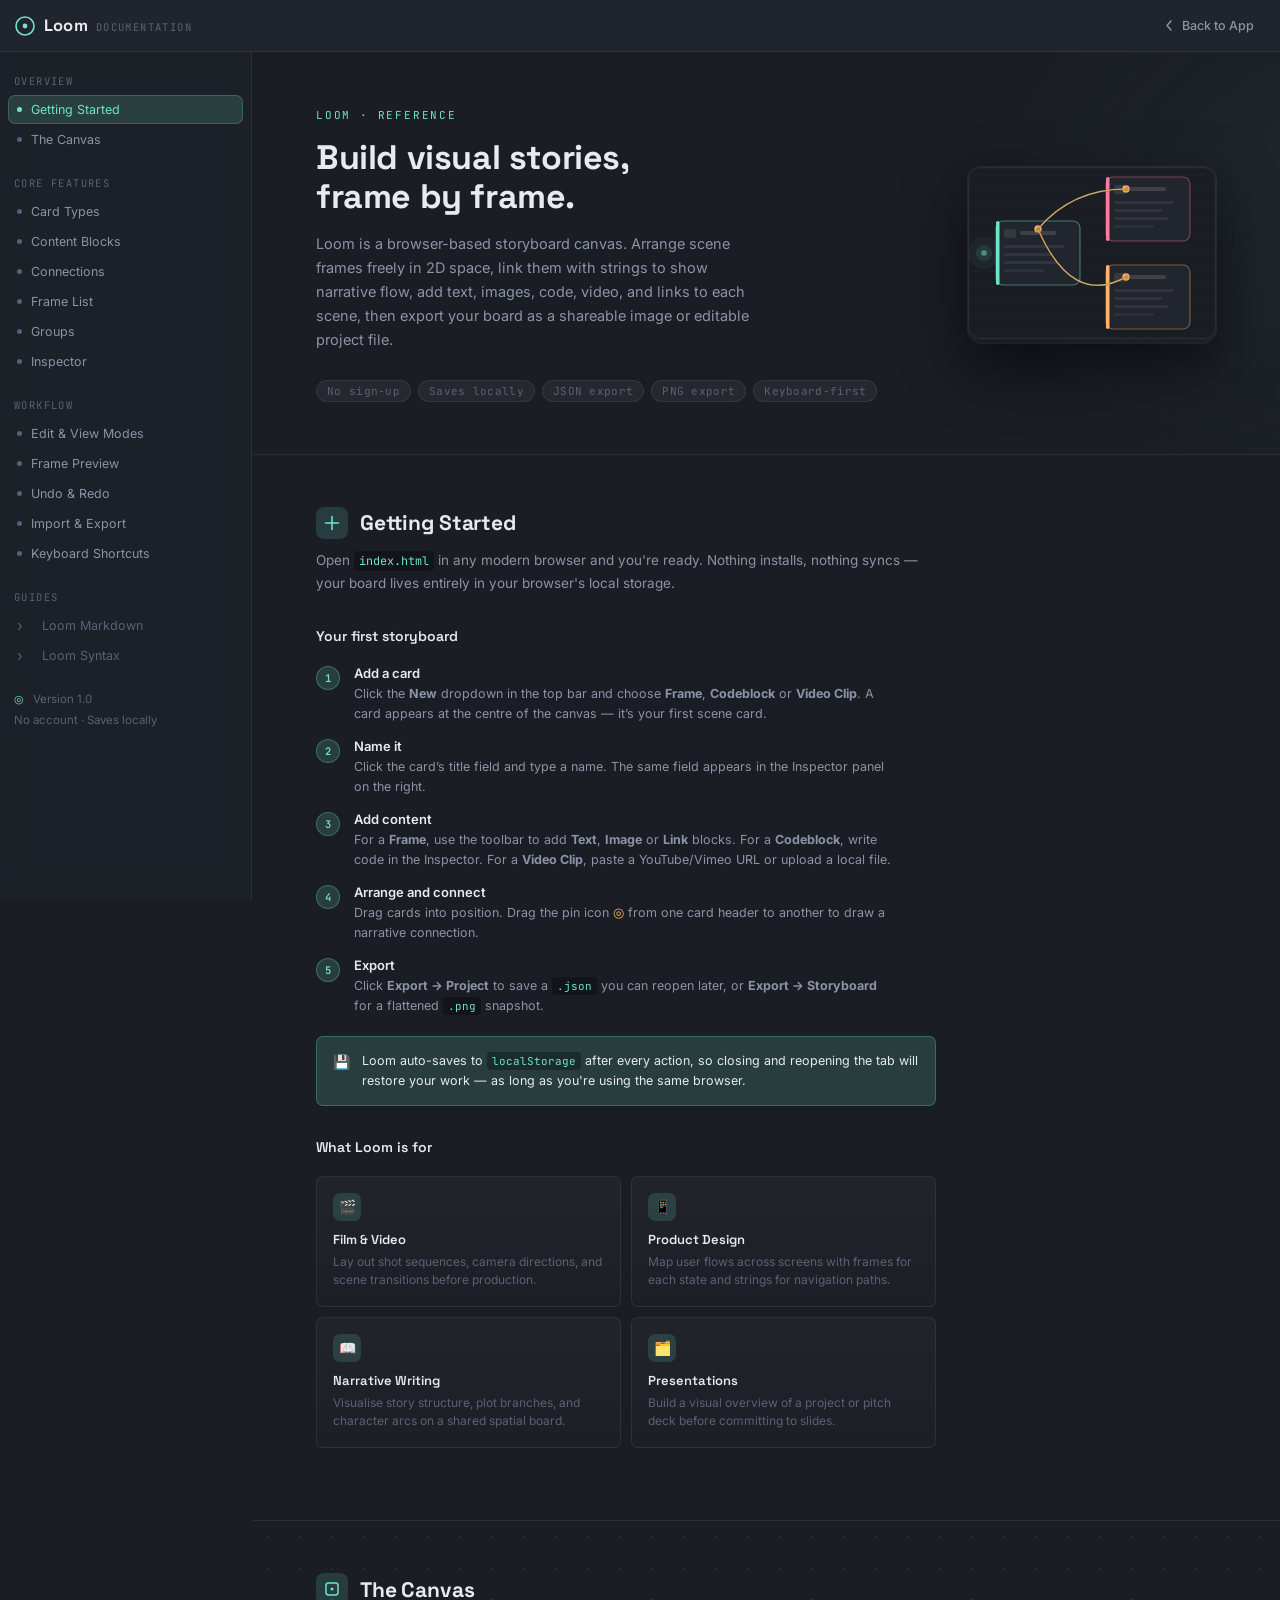
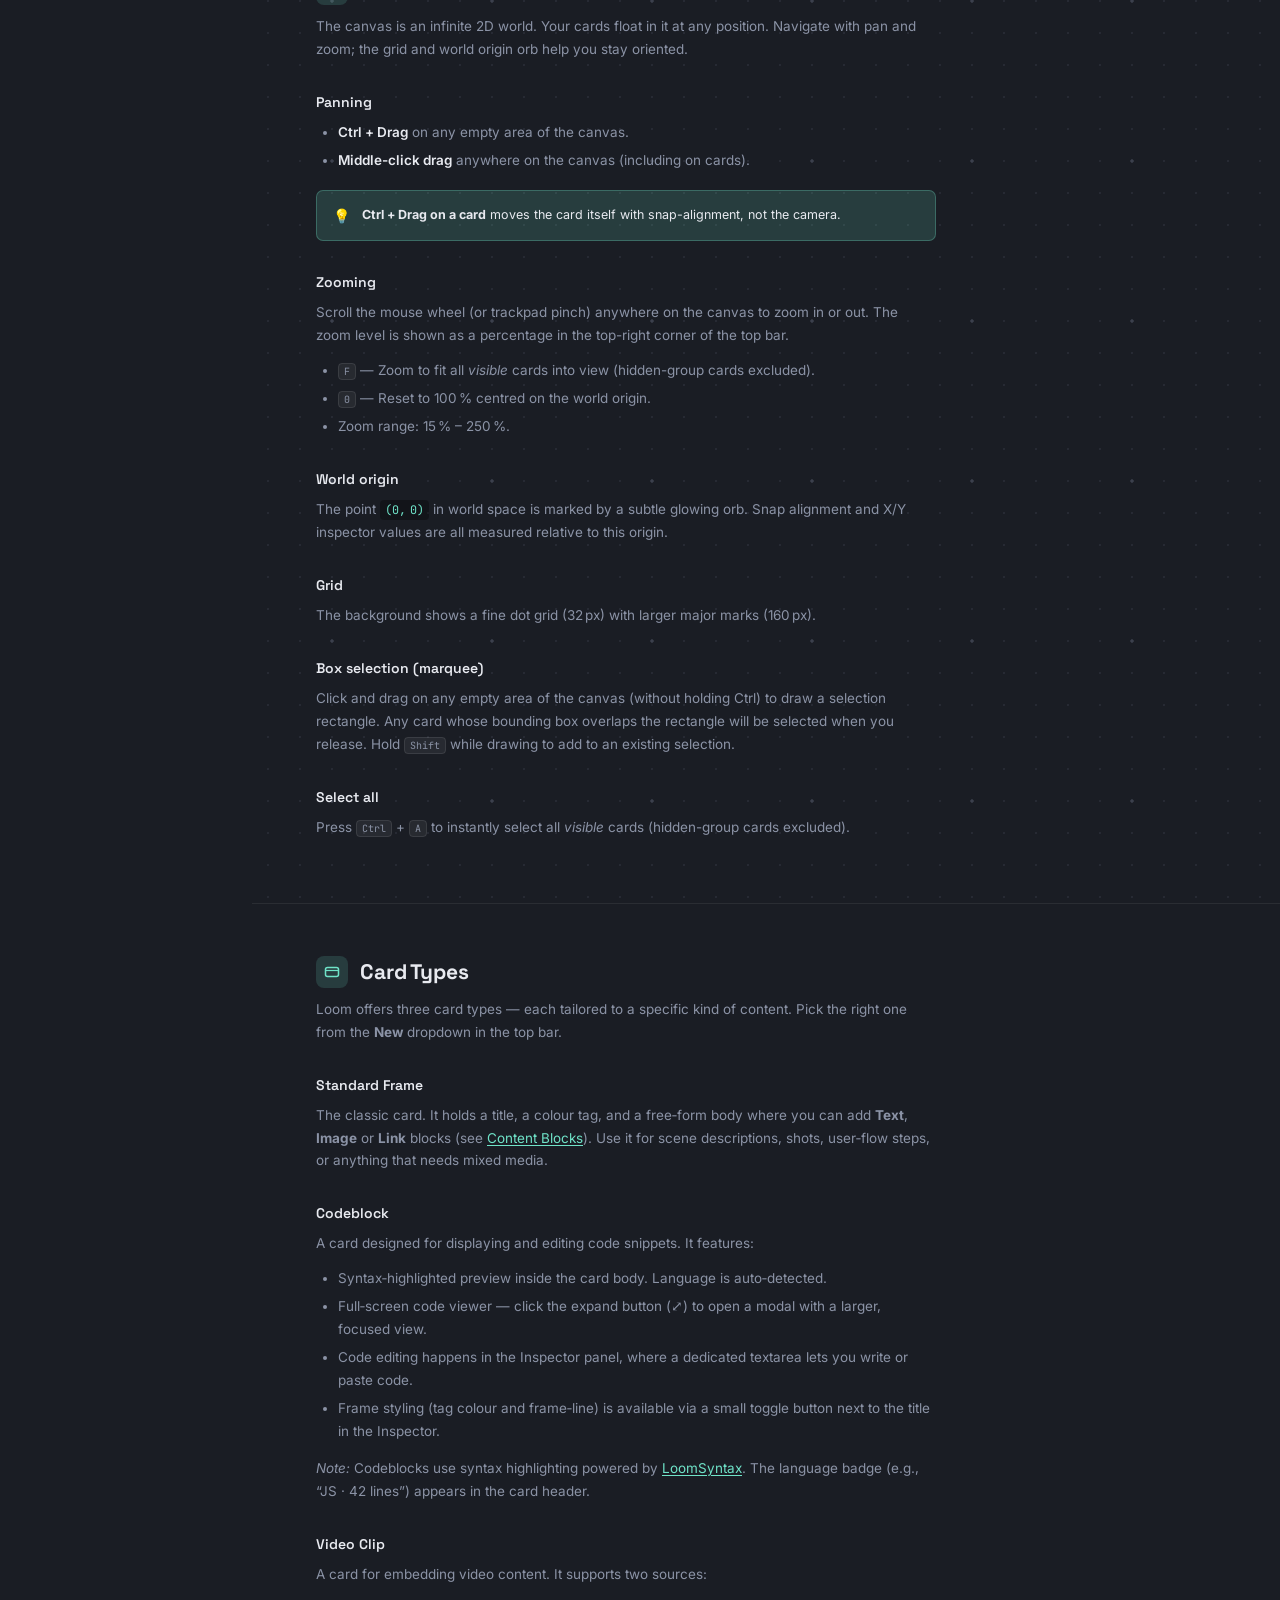
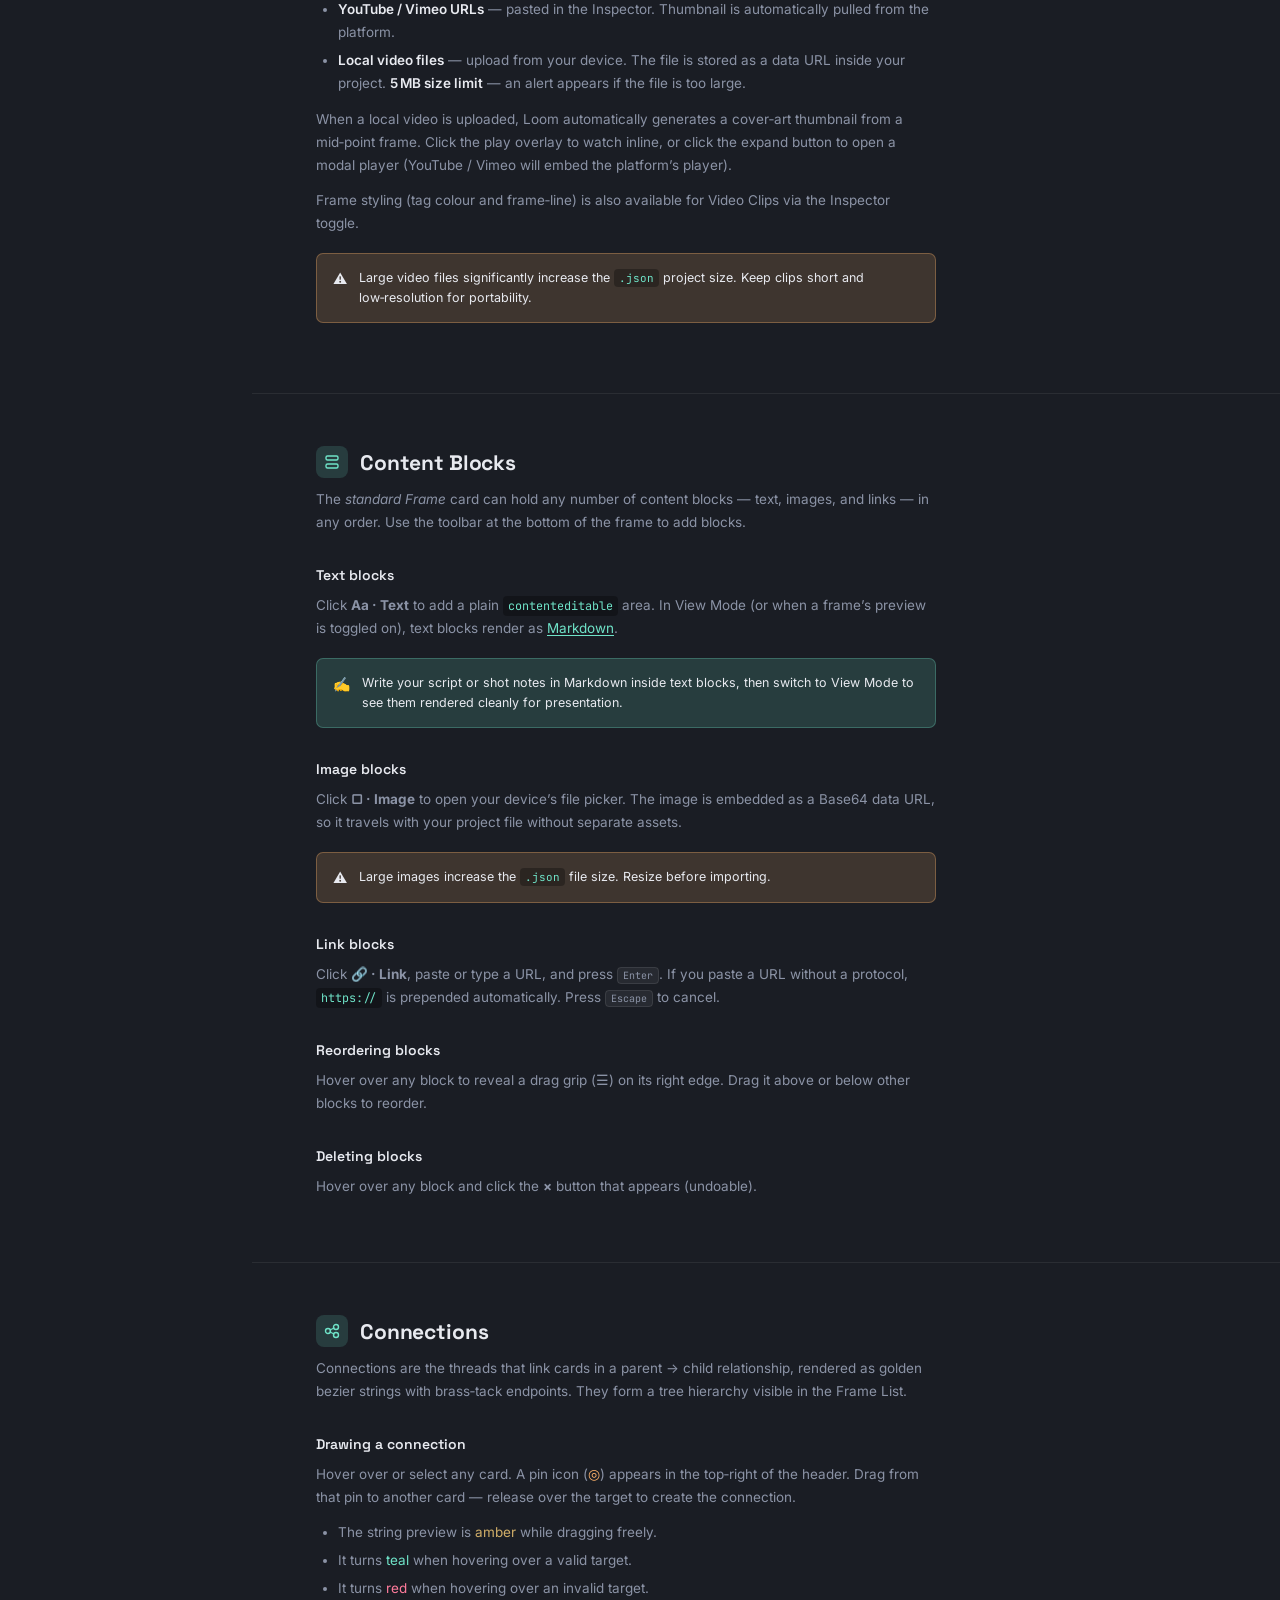
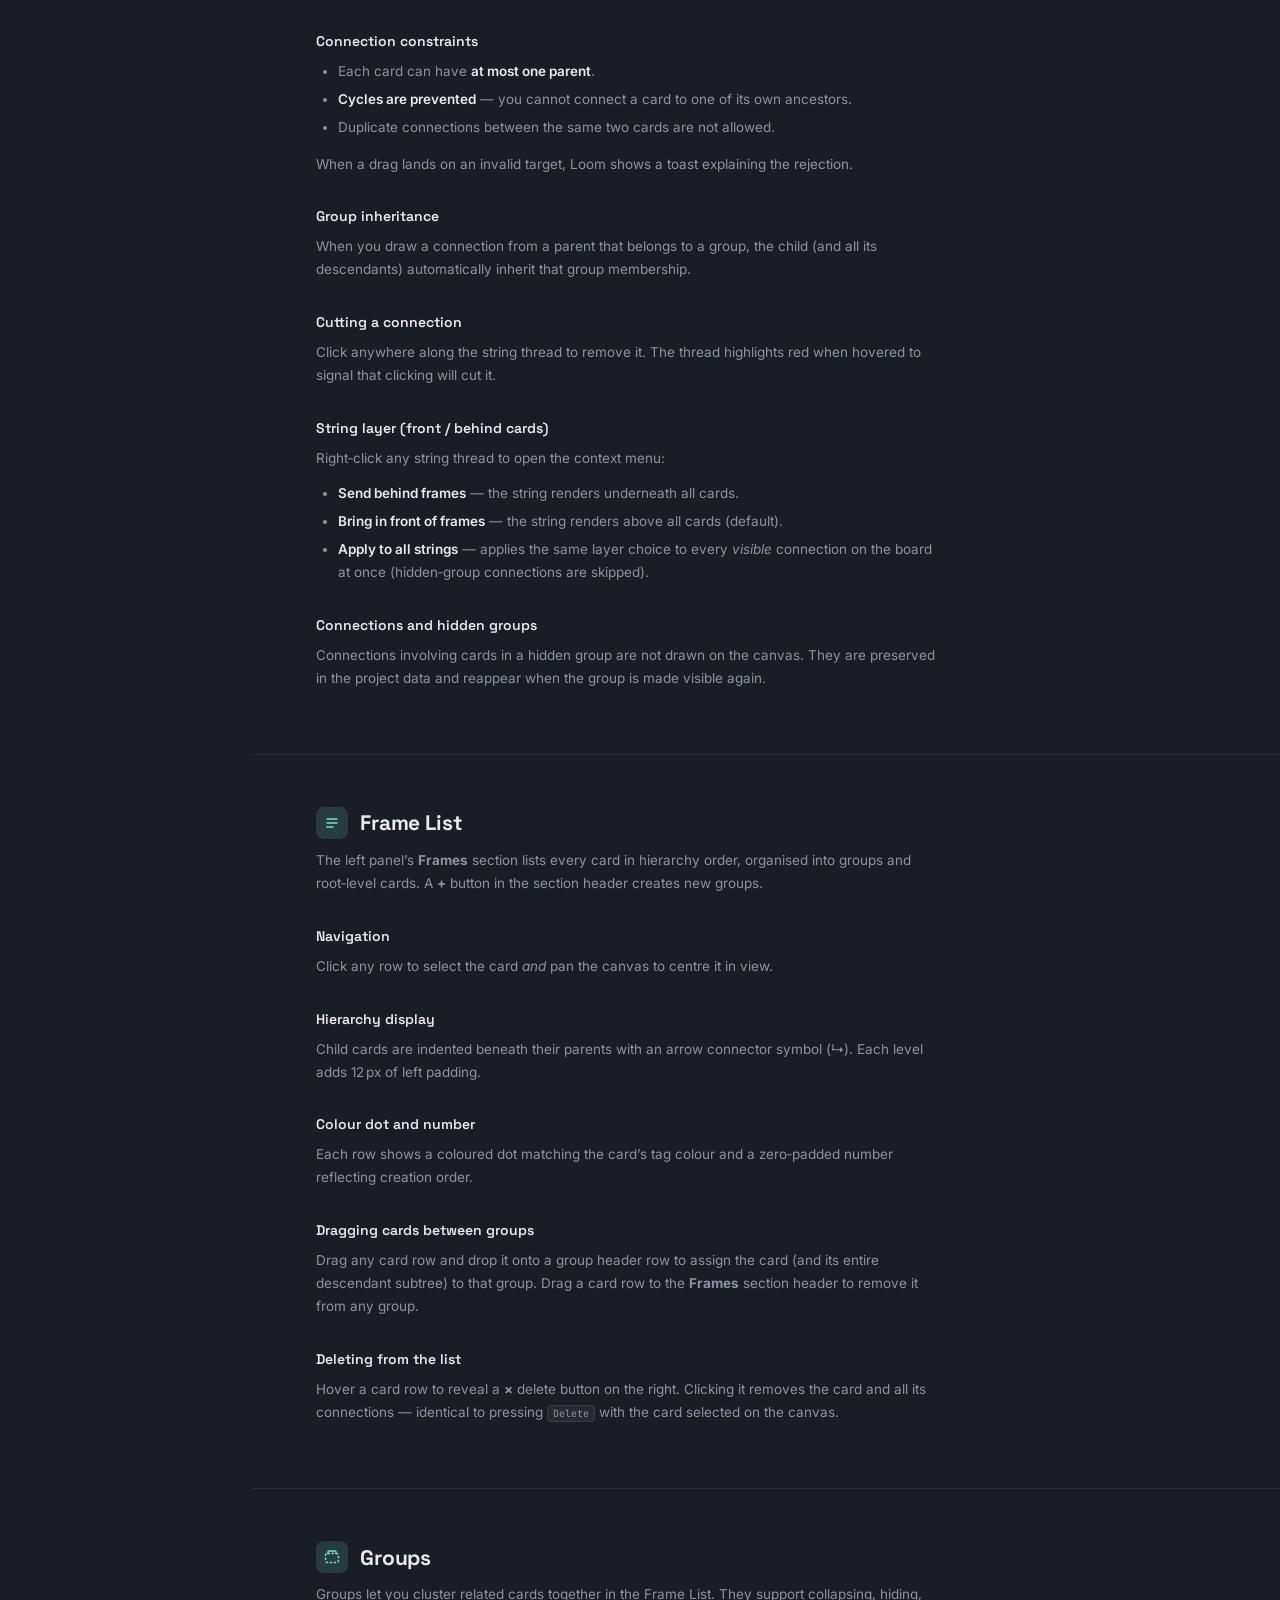
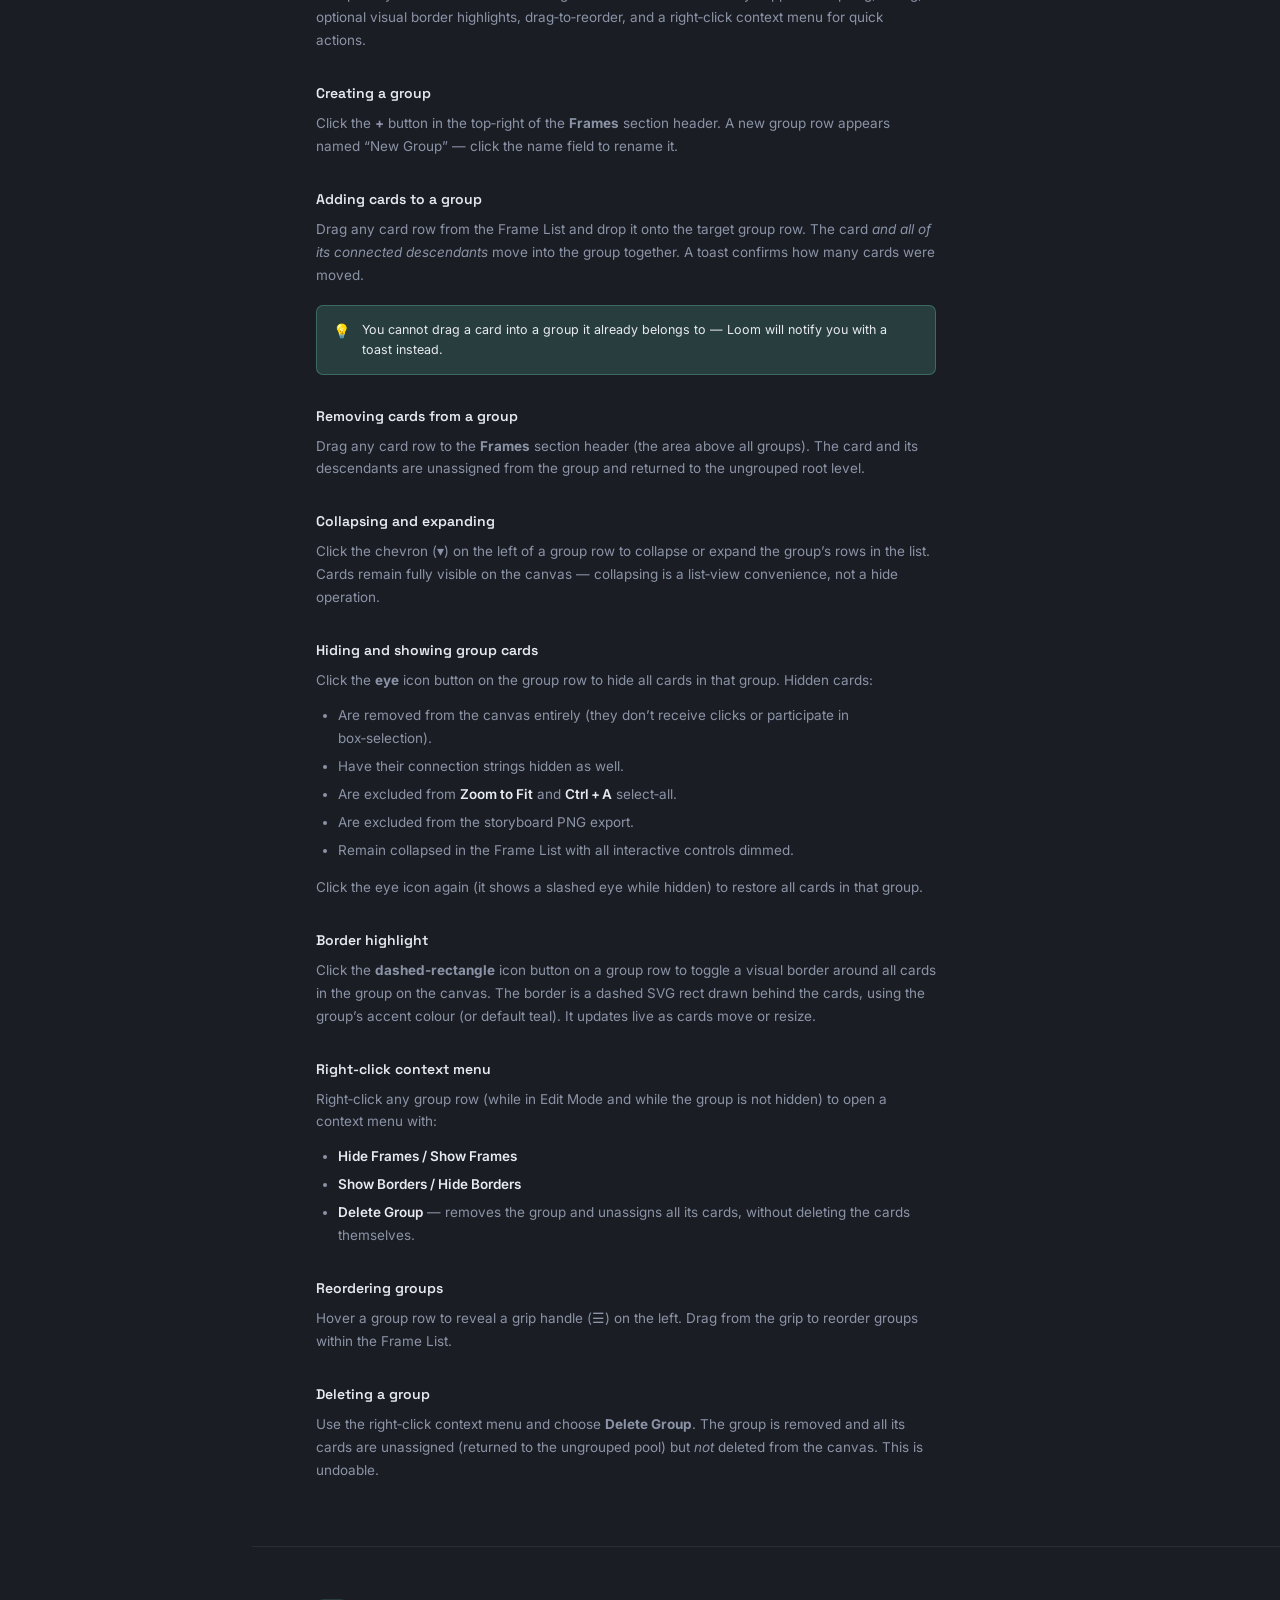
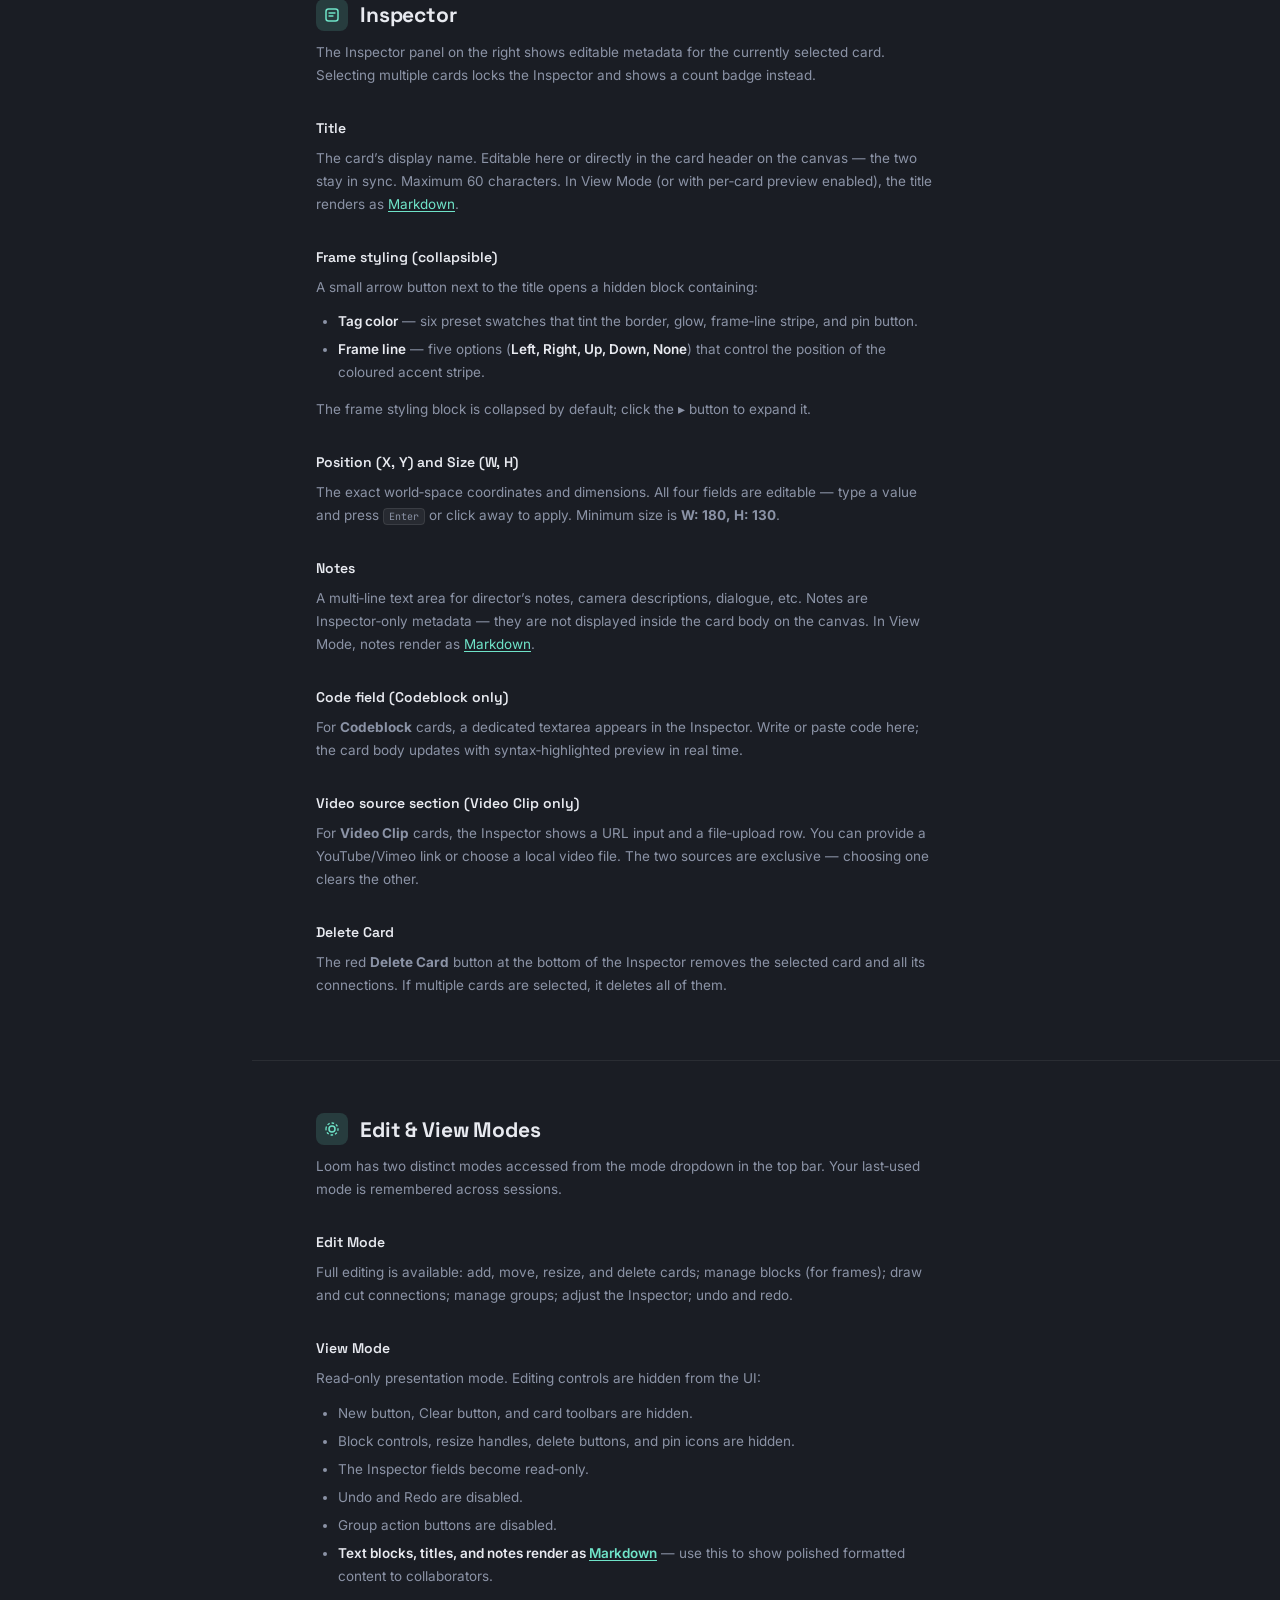
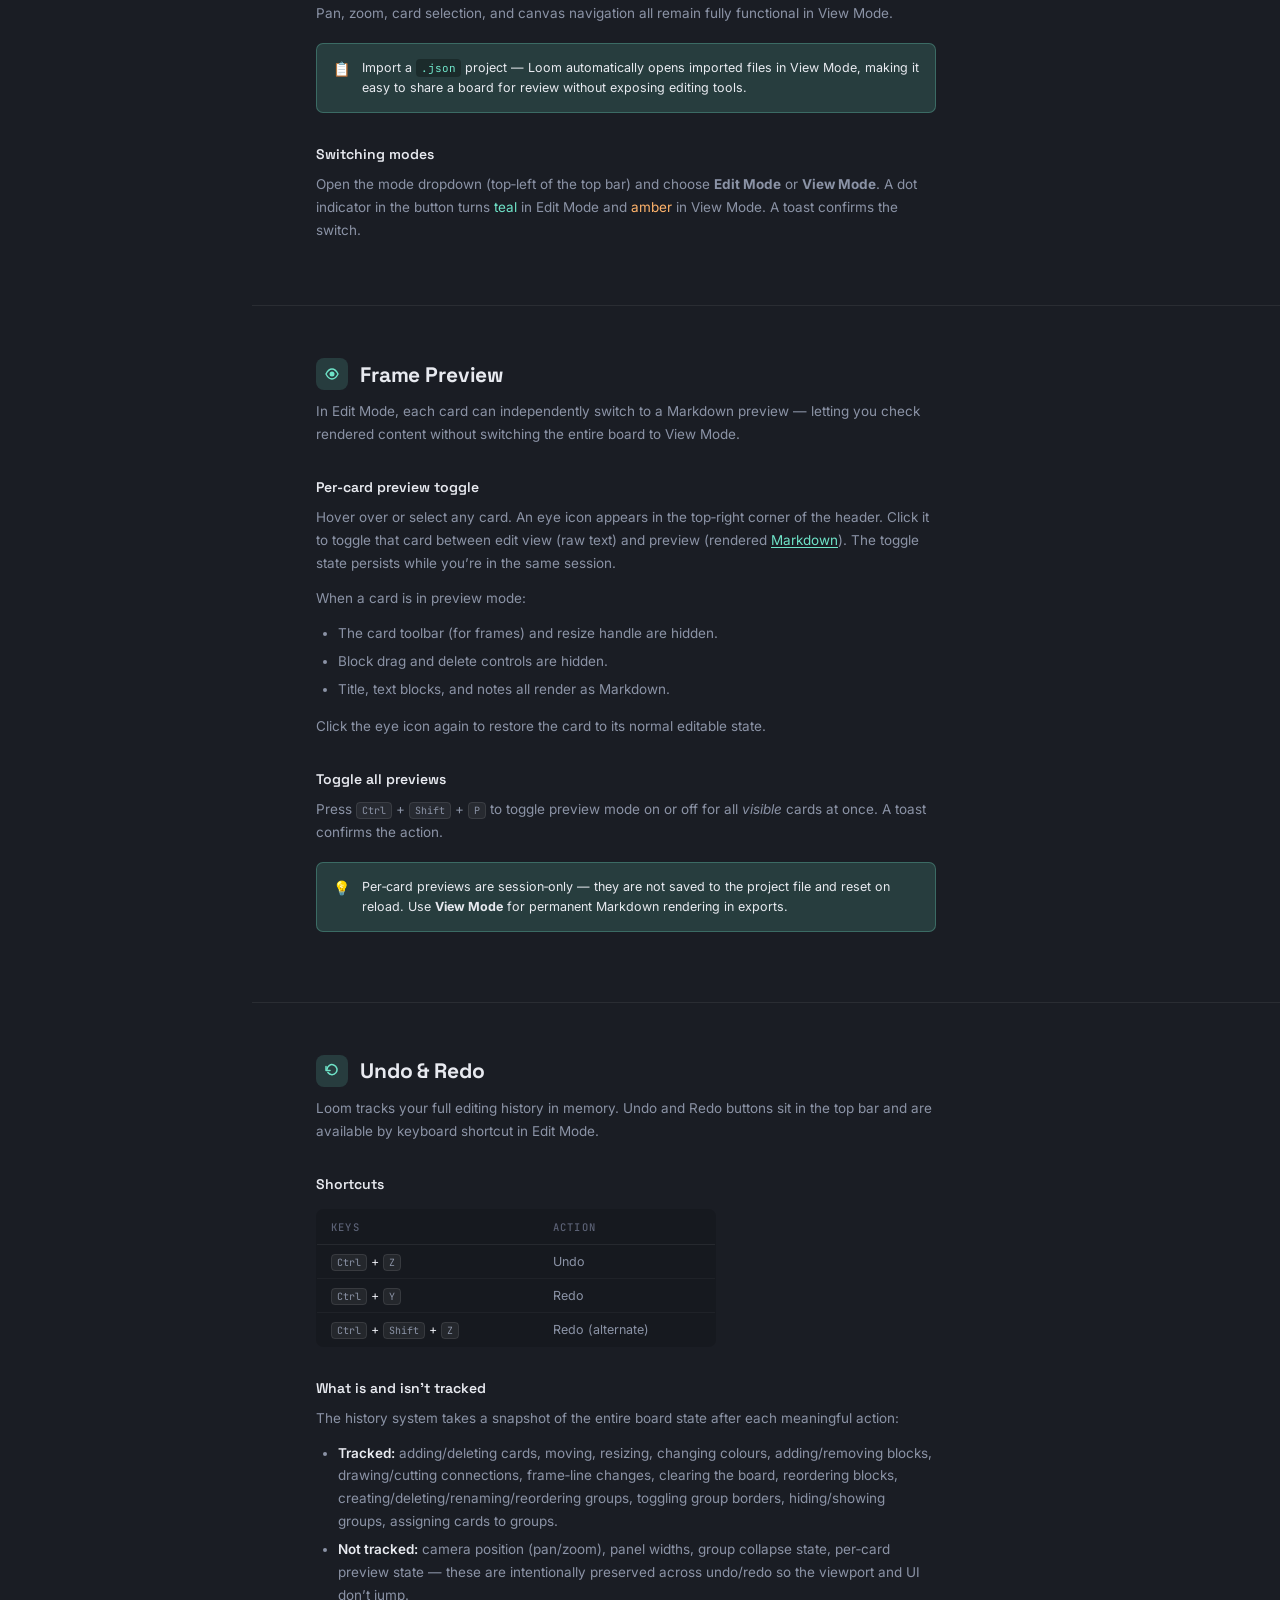
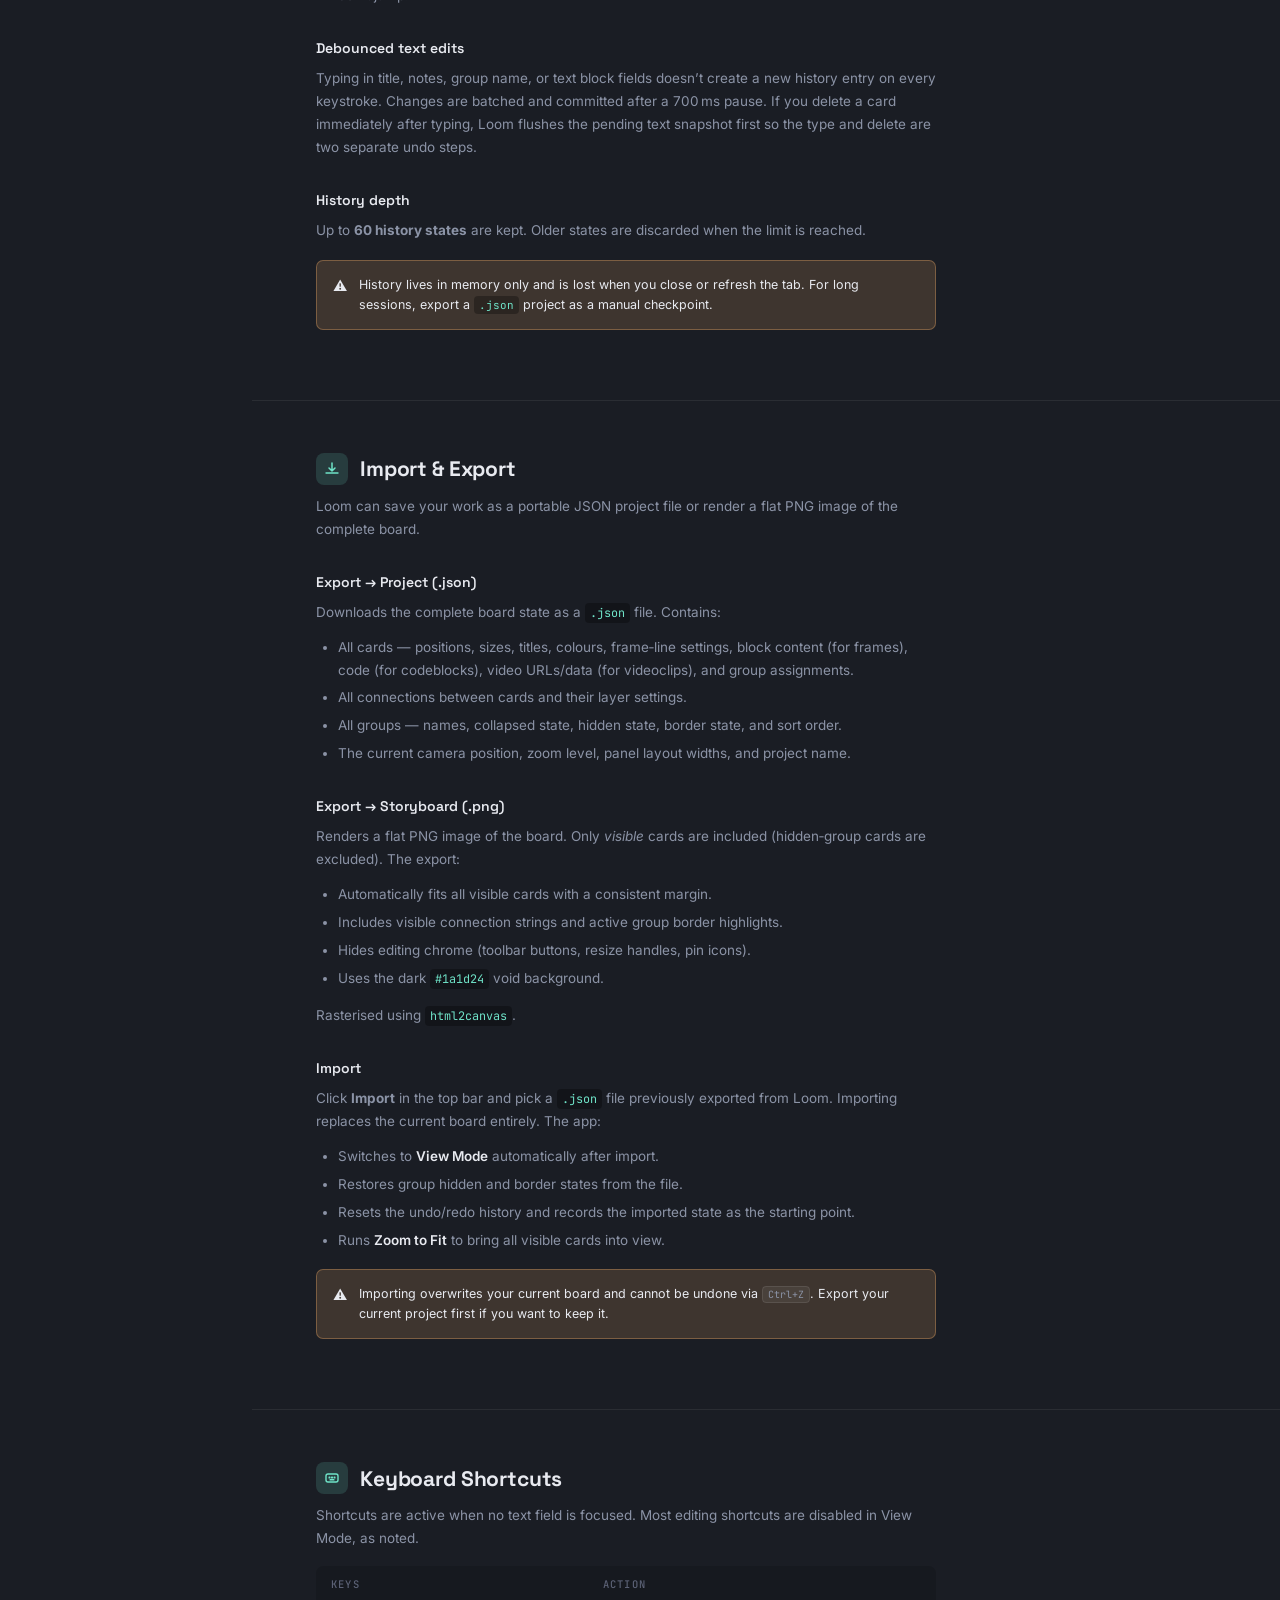
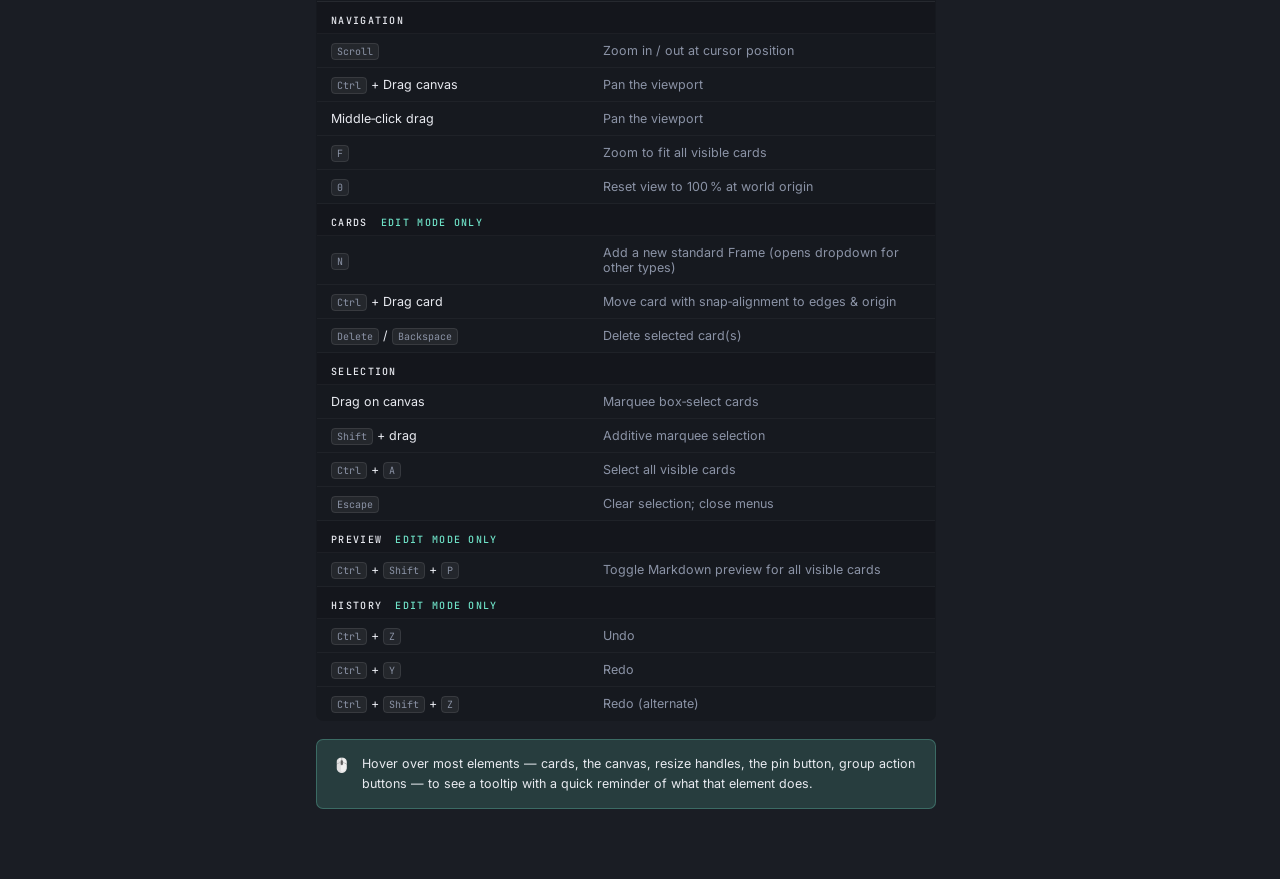
==== commit c54f2c04: "Now with the new videoclip and codeblock sections!!!!! woohooo!" ====
--- a/docs.html
+++ b/docs.html
@@ -1,12 +1,23 @@
 <!DOCTYPE html>
 <html lang="en" class="docs-root">
+
 <head>
   <meta charset="UTF-8">
   <meta name="viewport" content="width=device-width, initial-scale=1.0, maximum-scale=1.0">
   <title>Loom Docs — Storyboard Maker</title>
+
+  <link rel="icon" type="image/png" href="/assets/favicons/favicon-96x96.png" sizes="96x96" />
+  <link rel="icon" type="image/svg+xml" href="/assets/favicons/favicon.svg" />
+  <link rel="shortcut icon" href="/assets/favicons/favicon.ico" />
+  <link rel="apple-touch-icon" sizes="180x180" href="/assets/favicons/apple-touch-icon.png" />
+  <meta name="apple-mobile-web-app-title" content="Loom" />
+  <link rel="manifest" href="/assets/favicons/site.webmanifest" />
+
   <link rel="preconnect" href="https://fonts.googleapis.com">
   <link rel="preconnect" href="https://fonts.gstatic.com" crossorigin>
-  <link href="https://fonts.googleapis.com/css2?family=Space+Grotesk:wght@400;500;600;700&family=Inter:wght@400;500;600&family=JetBrains+Mono:wght@400;500&display=swap" rel="stylesheet">
+  <link
+    href="https://fonts.googleapis.com/css2?family=Space+Grotesk:wght@400;500;600;700&family=Inter:wght@400;500;600&family=JetBrains+Mono:wght@400;500&display=swap"
+    rel="stylesheet">
   <link rel="stylesheet" href="styles/loom-ui.css">
   <link rel="stylesheet" href="themes/default.css">
   <link rel="stylesheet" href="assets/css/docs.css">
@@ -17,8 +28,8 @@
   <header id="topbar">
     <div class="brand">
       <svg class="brand-mark" width="22" height="22" viewBox="0 0 22 22" fill="none">
-        <circle cx="11" cy="11" r="9" stroke="currentColor" stroke-width="1.6"/>
-        <circle cx="11" cy="11" r="2.4" fill="currentColor"/>
+        <circle cx="11" cy="11" r="9" stroke="currentColor" stroke-width="1.6" />
+        <circle cx="11" cy="11" r="2.4" fill="currentColor" />
       </svg>
       <span class="brand-name">Loom</span>
       <span class="brand-sub">documentation</span>
@@ -27,7 +38,8 @@
     <div class="topbar-right">
       <a href="/" class="tbtn" style="text-decoration:none;">
         <svg width="13" height="13" viewBox="0 0 13 13" fill="none" aria-hidden="true">
-          <path d="M8 2L4 6.5 8 11" stroke="currentColor" stroke-width="1.5" stroke-linecap="round" stroke-linejoin="round"/>
+          <path d="M8 2L4 6.5 8 11" stroke="currentColor" stroke-width="1.5" stroke-linecap="round"
+            stroke-linejoin="round" />
         </svg>
         <span>Back to App</span>
       </a>
@@ -51,11 +63,11 @@
 
         <span class="docs-nav-label">Core Features</span>
         <div class="docs-nav-section">
-          <a href="#frames" class="docs-nav-link">
-            <span class="docs-nav-dot"></span>Frames
+          <a href="#card-types" class="docs-nav-link">
+            <span class="docs-nav-dot"></span>Card Types
           </a>
           <a href="#blocks" class="docs-nav-link">
-            <span class="docs-nav-dot"></span>Frame Content
+            <span class="docs-nav-dot"></span>Content Blocks
           </a>
           <a href="#connections" class="docs-nav-link">
             <span class="docs-nav-dot"></span>Connections
@@ -87,6 +99,16 @@
           </a>
           <a href="#shortcuts" class="docs-nav-link">
             <span class="docs-nav-dot"></span>Keyboard Shortcuts
+          </a>
+        </div>
+
+        <span class="docs-nav-label">Guides</span>
+        <div class="docs-nav-section">
+          <a href="docs/loom-markdown.html" class="docs-nav-link docs-nav-link--guide">
+            <span class="docs-nav-dot"></span>Loom Markdown
+          </a>
+          <a href="docs/loom-syntax.html" class="docs-nav-link docs-nav-link--guide">
+            <span class="docs-nav-dot"></span>Loom Syntax
           </a>
         </div>
 
@@ -103,7 +125,10 @@
         <div class="docs-hero-text">
           <p class="docs-hero-eyebrow">Loom · Reference</p>
           <h1>Build visual stories,<br>frame by frame.</h1>
-          <p class="docs-hero-sub">Loom is a browser-based storyboard canvas. Arrange scene frames freely in 2D space, link them with strings to show narrative flow, add text, images, and links to each scene, then export your board as a shareable image or editable project file.</p>
+          <p class="docs-hero-sub">Loom is a browser-based storyboard canvas. Arrange scene frames freely in 2D space,
+            link them with strings to show narrative flow, add text, images, code, video, and links to each scene, then
+            export your
+            board as a shareable image or editable project file.</p>
           <div class="docs-hero-tags">
             <span class="docs-tag">No sign-up</span>
             <span class="docs-tag">Saves locally</span>
@@ -115,117 +140,129 @@
 
         <div class="docs-hero-figure" aria-hidden="true">
           <svg width="248" height="172" viewBox="0 0 248 172" fill="none" xmlns="http://www.w3.org/2000/svg">
-            <rect width="248" height="172" rx="12" fill="#1a1d24"/>
+            <rect width="248" height="172" rx="12" fill="#1a1d24" />
             <pattern id="grid" x="0" y="0" width="16" height="16" patternUnits="userSpaceOnUse">
-              <circle cx="8" cy="8" r="0.8" fill="rgba(167,182,210,0.1)"/>
+              <circle cx="8" cy="8" r="0.8" fill="rgba(167,182,210,0.1)" />
             </pattern>
-            <rect width="248" height="172" rx="12" fill="url(#grid)"/>
-            <circle cx="16" cy="86" r="16" fill="rgba(111,227,200,0.045)"/>
-            <circle cx="16" cy="86" r="8"  fill="rgba(111,227,200,0.1)"/>
-            <circle cx="16" cy="86" r="2.8" fill="rgba(111,227,200,0.5)"/>
-            <!-- Frame 1 (teal) -->
-            <rect x="28" y="54" width="84" height="64" rx="7" fill="#21252d" stroke="rgba(111,227,200,0.45)" stroke-width="1.2"/>
-            <rect x="28" y="54" width="3.5" height="64" rx="1.75" fill="#6fe3c8"/>
-            <rect x="36" y="62" width="12" height="9" rx="2.5" fill="rgba(255,255,255,0.09)"/>
-            <rect x="52" y="64" width="36" height="4" rx="2" fill="rgba(255,255,255,0.13)"/>
-            <rect x="36" y="78" width="60" height="3" rx="1.5" fill="rgba(255,255,255,0.07)"/>
-            <rect x="36" y="86" width="48" height="3" rx="1.5" fill="rgba(255,255,255,0.07)"/>
-            <rect x="36" y="94" width="54" height="3" rx="1.5" fill="rgba(255,255,255,0.07)"/>
-            <rect x="36" y="102" width="40" height="3" rx="1.5" fill="rgba(255,255,255,0.05)"/>
-            <!-- Frame 2 (pink) -->
-            <rect x="138" y="10" width="84" height="64" rx="7" fill="#21252d" stroke="rgba(255,123,156,0.4)" stroke-width="1.2"/>
-            <rect x="138" y="10" width="3.5" height="64" rx="1.75" fill="#ff7b9c"/>
-            <rect x="146" y="18" width="12" height="9" rx="2.5" fill="rgba(255,255,255,0.09)"/>
-            <rect x="162" y="20" width="36" height="4" rx="2" fill="rgba(255,255,255,0.13)"/>
-            <rect x="146" y="34" width="60" height="3" rx="1.5" fill="rgba(255,255,255,0.07)"/>
-            <rect x="146" y="42" width="48" height="3" rx="1.5" fill="rgba(255,255,255,0.07)"/>
-            <rect x="146" y="50" width="54" height="3" rx="1.5" fill="rgba(255,255,255,0.07)"/>
-            <rect x="146" y="58" width="40" height="3" rx="1.5" fill="rgba(255,255,255,0.05)"/>
-            <!-- Frame 3 (amber) -->
-            <rect x="138" y="98" width="84" height="64" rx="7" fill="#21252d" stroke="rgba(255,179,107,0.4)" stroke-width="1.2"/>
-            <rect x="138" y="98" width="3.5" height="64" rx="1.75" fill="#ffb36b"/>
-            <rect x="146" y="106" width="12" height="9" rx="2.5" fill="rgba(255,255,255,0.09)"/>
-            <rect x="162" y="108" width="36" height="4" rx="2" fill="rgba(255,255,255,0.13)"/>
-            <rect x="146" y="122" width="60" height="3" rx="1.5" fill="rgba(255,255,255,0.07)"/>
-            <rect x="146" y="130" width="48" height="3" rx="1.5" fill="rgba(255,255,255,0.07)"/>
-            <rect x="146" y="138" width="54" height="3" rx="1.5" fill="rgba(255,255,255,0.07)"/>
-            <rect x="146" y="146" width="40" height="3" rx="1.5" fill="rgba(255,255,255,0.05)"/>
-            <!-- String 1 to 2 -->
-            <path d="M 70 62 Q 104 22 158 22" stroke="rgba(0,0,0,0.45)" stroke-width="2.2" fill="none" stroke-linecap="round"/>
-            <path d="M 70 62 Q 104 22 158 22" stroke="rgba(228,190,112,0.88)" stroke-width="1.5" fill="none" stroke-linecap="round"/>
-            <circle cx="70"  cy="62" r="4"   fill="#9a5e20"/>
-            <circle cx="70"  cy="62" r="3.2" fill="#d4893c" stroke="rgba(255,255,255,0.45)" stroke-width="0.9"/>
-            <circle cx="68.5" cy="60.5" r="1.1" fill="rgba(255,255,255,0.38)"/>
-            <circle cx="158" cy="22" r="4"   fill="#9a5e20"/>
-            <circle cx="158" cy="22" r="3.2" fill="#d4893c" stroke="rgba(255,255,255,0.45)" stroke-width="0.9"/>
-            <circle cx="156.5" cy="20.5" r="1.1" fill="rgba(255,255,255,0.38)"/>
-            <!-- String 1 to 3 -->
-            <path d="M 70 62 Q 104 140 158 110" stroke="rgba(0,0,0,0.45)" stroke-width="2.2" fill="none" stroke-linecap="round"/>
-            <path d="M 70 62 Q 104 140 158 110" stroke="rgba(228,190,112,0.88)" stroke-width="1.5" fill="none" stroke-linecap="round"/>
-            <circle cx="158" cy="110" r="4"   fill="#9a5e20"/>
-            <circle cx="158" cy="110" r="3.2" fill="#d4893c" stroke="rgba(255,255,255,0.45)" stroke-width="0.9"/>
-            <circle cx="156.5" cy="108.5" r="1.1" fill="rgba(255,255,255,0.38)"/>
-            <rect x="0.6" y="0.6" width="246.8" height="170.8" rx="11.4" stroke="rgba(255,255,255,0.07)" stroke-width="1.2"/>
+            <rect width="248" height="172" rx="12" fill="url(#grid)" />
+            <circle cx="16" cy="86" r="16" fill="rgba(111,227,200,0.045)" />
+            <circle cx="16" cy="86" r="8" fill="rgba(111,227,200,0.1)" />
+            <circle cx="16" cy="86" r="2.8" fill="rgba(111,227,200,0.5)" />
+            <rect x="28" y="54" width="84" height="64" rx="7" fill="#21252d" stroke="rgba(111,227,200,0.45)"
+              stroke-width="1.2" />
+            <rect x="28" y="54" width="3.5" height="64" rx="1.75" fill="#6fe3c8" />
+            <rect x="36" y="62" width="12" height="9" rx="2.5" fill="rgba(255,255,255,0.09)" />
+            <rect x="52" y="64" width="36" height="4" rx="2" fill="rgba(255,255,255,0.13)" />
+            <rect x="36" y="78" width="60" height="3" rx="1.5" fill="rgba(255,255,255,0.07)" />
+            <rect x="36" y="86" width="48" height="3" rx="1.5" fill="rgba(255,255,255,0.07)" />
+            <rect x="36" y="94" width="54" height="3" rx="1.5" fill="rgba(255,255,255,0.07)" />
+            <rect x="36" y="102" width="40" height="3" rx="1.5" fill="rgba(255,255,255,0.05)" />
+            <rect x="138" y="10" width="84" height="64" rx="7" fill="#21252d" stroke="rgba(255,123,156,0.4)"
+              stroke-width="1.2" />
+            <rect x="138" y="10" width="3.5" height="64" rx="1.75" fill="#ff7b9c" />
+            <rect x="146" y="18" width="12" height="9" rx="2.5" fill="rgba(255,255,255,0.09)" />
+            <rect x="162" y="20" width="36" height="4" rx="2" fill="rgba(255,255,255,0.13)" />
+            <rect x="146" y="34" width="60" height="3" rx="1.5" fill="rgba(255,255,255,0.07)" />
+            <rect x="146" y="42" width="48" height="3" rx="1.5" fill="rgba(255,255,255,0.07)" />
+            <rect x="146" y="50" width="54" height="3" rx="1.5" fill="rgba(255,255,255,0.07)" />
+            <rect x="146" y="58" width="40" height="3" rx="1.5" fill="rgba(255,255,255,0.05)" />
+            <rect x="138" y="98" width="84" height="64" rx="7" fill="#21252d" stroke="rgba(255,179,107,0.4)"
+              stroke-width="1.2" />
+            <rect x="138" y="98" width="3.5" height="64" rx="1.75" fill="#ffb36b" />
+            <rect x="146" y="106" width="12" height="9" rx="2.5" fill="rgba(255,255,255,0.09)" />
+            <rect x="162" y="108" width="36" height="4" rx="2" fill="rgba(255,255,255,0.13)" />
+            <rect x="146" y="122" width="60" height="3" rx="1.5" fill="rgba(255,255,255,0.07)" />
+            <rect x="146" y="130" width="48" height="3" rx="1.5" fill="rgba(255,255,255,0.07)" />
+            <rect x="146" y="138" width="54" height="3" rx="1.5" fill="rgba(255,255,255,0.07)" />
+            <rect x="146" y="146" width="40" height="3" rx="1.5" fill="rgba(255,255,255,0.05)" />
+            <path d="M 70 62 Q 104 22 158 22" stroke="rgba(0,0,0,0.45)" stroke-width="2.2" fill="none"
+              stroke-linecap="round" />
+            <path d="M 70 62 Q 104 22 158 22" stroke="rgba(228,190,112,0.88)" stroke-width="1.5" fill="none"
+              stroke-linecap="round" />
+            <circle cx="70" cy="62" r="4" fill="#9a5e20" />
+            <circle cx="70" cy="62" r="3.2" fill="#d4893c" stroke="rgba(255,255,255,0.45)" stroke-width="0.9" />
+            <circle cx="68.5" cy="60.5" r="1.1" fill="rgba(255,255,255,0.38)" />
+            <circle cx="158" cy="22" r="4" fill="#9a5e20" />
+            <circle cx="158" cy="22" r="3.2" fill="#d4893c" stroke="rgba(255,255,255,0.45)" stroke-width="0.9" />
+            <circle cx="156.5" cy="20.5" r="1.1" fill="rgba(255,255,255,0.38)" />
+            <path d="M 70 62 Q 104 140 158 110" stroke="rgba(0,0,0,0.45)" stroke-width="2.2" fill="none"
+              stroke-linecap="round" />
+            <path d="M 70 62 Q 104 140 158 110" stroke="rgba(228,190,112,0.88)" stroke-width="1.5" fill="none"
+              stroke-linecap="round" />
+            <circle cx="158" cy="110" r="4" fill="#9a5e20" />
+            <circle cx="158" cy="110" r="3.2" fill="#d4893c" stroke="rgba(255,255,255,0.45)" stroke-width="0.9" />
+            <circle cx="156.5" cy="108.5" r="1.1" fill="rgba(255,255,255,0.38)" />
+            <rect x="0.6" y="0.6" width="246.8" height="170.8" rx="11.4" stroke="rgba(255,255,255,0.07)"
+              stroke-width="1.2" />
           </svg>
         </div>
       </div>
 
-      <!-- =====================================================
-           SECTION: Getting Started
-           ===================================================== -->
+      <!-- GETTING STARTED -->
       <section class="docs-section" id="getting-started-section">
         <div class="docs-section-header">
           <div class="docs-section-icon">
             <svg width="16" height="16" viewBox="0 0 16 16" fill="none">
-              <path d="M8 1.5v13M1.5 8h13" stroke="currentColor" stroke-width="1.6" stroke-linecap="round"/>
+              <path d="M8 1.5v13M1.5 8h13" stroke="currentColor" stroke-width="1.6" stroke-linecap="round" />
             </svg>
           </div>
           <h2>Getting Started</h2>
         </div>
-        <p class="docs-section-intro">Open <code>index.html</code> in any modern browser and you're ready. Nothing installs, nothing syncs — your board lives entirely in your browser's local storage.</p>
+        <p class="docs-section-intro">Open <code>index.html</code> in any modern browser and you're ready. Nothing
+          installs, nothing syncs — your board lives entirely in your browser's local storage.</p>
 
         <h3>Your first storyboard</h3>
         <div class="docs-steps">
           <div class="docs-step">
             <div class="docs-step-num">1</div>
             <div class="docs-step-body">
-              <div class="docs-step-title">Create a frame</div>
-              <div class="docs-step-desc">Press <kbd>N</kbd> or click <strong>New Frame</strong> in the top bar. A frame appears in the center of the canvas — it's your first scene card.</div>
+              <div class="docs-step-title">Add a card</div>
+              <div class="docs-step-desc">Click the <strong>New</strong> dropdown in the top bar and choose
+                <strong>Frame</strong>, <strong>Codeblock</strong> or <strong>Video Clip</strong>. A card appears at the
+                centre of the canvas — it’s your first scene card.</div>
             </div>
           </div>
           <div class="docs-step">
             <div class="docs-step-num">2</div>
             <div class="docs-step-body">
               <div class="docs-step-title">Name it</div>
-              <div class="docs-step-desc">Click the frame's title field and type the scene name. The same field appears in the Inspector panel on the right.</div>
+              <div class="docs-step-desc">Click the card’s title field and type a name. The same field appears in the
+                Inspector panel on the right.</div>
             </div>
           </div>
           <div class="docs-step">
             <div class="docs-step-num">3</div>
             <div class="docs-step-body">
               <div class="docs-step-title">Add content</div>
-              <div class="docs-step-desc">Use the toolbar at the bottom of each frame to add a <strong>Text</strong> block, <strong>Image</strong> (from your device), or a <strong>Link</strong>.</div>
+              <div class="docs-step-desc">For a <strong>Frame</strong>, use the toolbar to add <strong>Text</strong>,
+                <strong>Image</strong> or <strong>Link</strong> blocks. For a <strong>Codeblock</strong>, write code in
+                the Inspector. For a <strong>Video Clip</strong>, paste a YouTube/Vimeo URL or upload a local file.
+              </div>
             </div>
           </div>
           <div class="docs-step">
             <div class="docs-step-num">4</div>
             <div class="docs-step-body">
               <div class="docs-step-title">Arrange and connect</div>
-              <div class="docs-step-desc">Drag frames into position. Drag the pin icon <span style="color:var(--amber)">◎</span> from one frame header to another to draw a narrative connection.</div>
+              <div class="docs-step-desc">Drag cards into position. Drag the pin icon <span
+                  style="color:var(--amber)">◎</span> from one card header to another to draw a narrative connection.
+              </div>
             </div>
           </div>
           <div class="docs-step">
             <div class="docs-step-num">5</div>
             <div class="docs-step-body">
               <div class="docs-step-title">Export</div>
-              <div class="docs-step-desc">Click <strong>Export → Project</strong> to save a <code>.json</code> you can reopen later, or <strong>Export → Storyboard</strong> for a flattened <code>.png</code> snapshot.</div>
+              <div class="docs-step-desc">Click <strong>Export → Project</strong> to save a <code>.json</code> you can
+                reopen later, or <strong>Export → Storyboard</strong> for a flattened <code>.png</code> snapshot.</div>
             </div>
           </div>
         </div>
 
         <div class="docs-callout tip">
           <span class="docs-callout-icon">💾</span>
-          <p>Loom auto-saves to <code>localStorage</code> after every action, so closing and reopening the tab will restore your work — as long as you're using the same browser.</p>
+          <p>Loom auto-saves to <code>localStorage</code> after every action, so closing and reopening the tab will
+            restore your work — as long as you're using the same browser.</p>
         </div>
 
         <h3>What Loom is for</h3>
@@ -233,213 +270,190 @@
           <div class="docs-feature-card">
             <div class="docs-feature-card-icon">🎬</div>
             <div class="docs-feature-card-title">Film &amp; Video</div>
-            <div class="docs-feature-card-desc">Lay out shot sequences, camera directions, and scene transitions before production.</div>
+            <div class="docs-feature-card-desc">Lay out shot sequences, camera directions, and scene transitions before
+              production.</div>
           </div>
           <div class="docs-feature-card">
             <div class="docs-feature-card-icon">📱</div>
             <div class="docs-feature-card-title">Product Design</div>
-            <div class="docs-feature-card-desc">Map user flows across screens with frames for each state and strings for navigation paths.</div>
+            <div class="docs-feature-card-desc">Map user flows across screens with frames for each state and strings for
+              navigation paths.</div>
           </div>
           <div class="docs-feature-card">
             <div class="docs-feature-card-icon">📖</div>
             <div class="docs-feature-card-title">Narrative Writing</div>
-            <div class="docs-feature-card-desc">Visualize story structure, plot branches, and character arcs on a shared spatial board.</div>
+            <div class="docs-feature-card-desc">Visualise story structure, plot branches, and character arcs on a shared
+              spatial board.</div>
           </div>
           <div class="docs-feature-card">
             <div class="docs-feature-card-icon">🗂️</div>
             <div class="docs-feature-card-title">Presentations</div>
-            <div class="docs-feature-card-desc">Build a visual overview of a project or pitch deck before committing to slides.</div>
-          </div>
-        </div>
-      </section>
-
-      <!-- =====================================================
-           SECTION: The Canvas
-           ===================================================== -->
+            <div class="docs-feature-card-desc">Build a visual overview of a project or pitch deck before committing to
+              slides.</div>
+          </div>
+        </div>
+      </section>
+
+      <!-- THE CANVAS -->
       <section class="docs-section" id="canvas">
         <div class="docs-section-header">
           <div class="docs-section-icon">
             <svg width="16" height="16" viewBox="0 0 16 16" fill="none">
-              <rect x="2" y="2" width="12" height="12" rx="2.5" stroke="currentColor" stroke-width="1.5"/>
-              <circle cx="8" cy="8" r="1.5" fill="currentColor"/>
+              <rect x="2" y="2" width="12" height="12" rx="2.5" stroke="currentColor" stroke-width="1.5" />
+              <circle cx="8" cy="8" r="1.5" fill="currentColor" />
             </svg>
           </div>
           <h2>The Canvas</h2>
         </div>
-        <p class="docs-section-intro">The canvas is an infinite 2D world. Your frames float in it at any position. Navigate with pan and zoom; the grid and world origin orb help you stay oriented.</p>
-
-        <h3>Panning (moving around)</h3>
-        <p>Two gestures move the camera without interacting with frames:</p>
+        <p class="docs-section-intro">The canvas is an infinite 2D world. Your cards float in it at any position.
+          Navigate with pan and zoom; the grid and world origin orb help you stay oriented.</p>
+
+        <h3>Panning</h3>
         <ul>
           <li><strong>Ctrl + Drag</strong> on any empty area of the canvas.</li>
-          <li><strong>Middle-click drag</strong> anywhere on the canvas (including on frames).</li>
-        </ul>
-        <div class="docs-callout tip">
-          <span class="docs-callout-icon">💡</span>
-          <p><strong>Ctrl + Drag on a frame</strong> moves the frame itself with snap-alignment, not the camera. Hold <kbd>Ctrl</kbd> while dragging a frame to engage snapping mode.</p>
+          <li><strong>Middle-click drag</strong> anywhere on the canvas (including on cards).</li>
+        </ul>
+        <div class="docs-callout tip"><span class="docs-callout-icon">💡</span>
+          <p><strong>Ctrl + Drag on a card</strong> moves the card itself with snap-alignment, not the camera.</p>
         </div>
 
         <h3>Zooming</h3>
-        <p>Scroll the mouse wheel (or trackpad pinch) anywhere on the canvas to zoom in or out. The zoom level is shown as a percentage in the top-right corner of the top bar.</p>
-        <ul>
-          <li><kbd>F</kbd> — Zoom to fit all <em>visible</em> frames into view. Frames belonging to hidden groups are excluded.</li>
-          <li><kbd>0</kbd> — Reset to 100 % zoom centered on the world origin.</li>
-          <li>Zoom range: 15 % – 250 %.</li>
+        <p>Scroll the mouse wheel (or trackpad pinch) anywhere on the canvas to zoom in or out. The zoom level is shown
+          as a percentage in the top-right corner of the top bar.</p>
+        <ul>
+          <li><kbd>F</kbd> — Zoom to fit all <em>visible</em> cards into view (hidden-group cards excluded).</li>
+          <li><kbd>0</kbd> — Reset to 100 % centred on the world origin.</li>
+          <li>Zoom range: 15 % – 250 %.</li>
         </ul>
 
         <h3>World origin</h3>
-        <p>The point <code>(0, 0)</code> in world space is marked by a subtle glowing orb. Ctrl + Drag snap alignment and X/Y inspector values are all measured relative to this origin. Pressing <kbd>0</kbd> centers the camera on it.</p>
+        <p>The point <code>(0, 0)</code> in world space is marked by a subtle glowing orb. Snap alignment and X/Y
+          inspector values are all measured relative to this origin.</p>
 
         <h3>Grid</h3>
-        <p>The background shows a fine dot grid (32 px) with larger major marks (160 px). The grid moves with the camera to maintain visual orientation as you pan and zoom.</p>
+        <p>The background shows a fine dot grid (32 px) with larger major marks (160 px).</p>
 
         <h3>Box selection (marquee)</h3>
-        <p>Click and drag on any empty area of the canvas (without holding Ctrl) to draw a selection rectangle. Any frame whose bounding box overlaps the rectangle will be selected when you release. Hold <kbd>Shift</kbd> while drawing to add to an existing selection.</p>
+        <p>Click and drag on any empty area of the canvas (without holding Ctrl) to draw a selection rectangle. Any card
+          whose bounding box overlaps the rectangle will be selected when you release. Hold <kbd>Shift</kbd> while
+          drawing to add to an existing selection.</p>
 
         <h3>Select all</h3>
-        <p>Press <kbd>Ctrl</kbd> + <kbd>A</kbd> to instantly select all <em>visible</em> frames. Frames that belong to hidden groups are excluded from this selection.</p>
-      </section>
-
-      <!-- =====================================================
-           SECTION: Frames
-           ===================================================== -->
-      <section class="docs-section" id="frames">
-        <div class="docs-section-header">
-          <div class="docs-section-icon">
-            <svg width="16" height="16" viewBox="0 0 16 16" fill="none">
-              <rect x="1.5" y="3.5" width="13" height="9" rx="2" stroke="currentColor" stroke-width="1.5"/>
-              <path d="M1.5 6.5h13" stroke="currentColor" stroke-width="1.2"/>
-            </svg>
-          </div>
-          <h2>Frames</h2>
-        </div>
-        <p class="docs-section-intro">A frame is a scene card — the fundamental unit of a Loom storyboard. Each frame has a title, a color tag, a free-form body for content blocks, and optional notes in the Inspector.</p>
-
-        <h3>Adding frames</h3>
-        <p>Press <kbd>N</kbd> or click <strong>New Frame</strong> in the top bar. New frames appear near the center of the current view, cascaded slightly from the last one so they don't perfectly overlap. The title field is focused automatically so you can name it immediately.</p>
-
-        <h3>Moving frames</h3>
-        <p>Drag the frame header (the bar containing the title and number) or any empty area of the frame body to reposition it freely.</p>
-
-        <h3>Snap-aligned dragging (Ctrl + Drag)</h3>
-        <p>Hold <kbd>Ctrl</kbd> while dragging a frame to engage snap mode. The frame's left edge, right edge, horizontal center, top edge, bottom edge, and vertical center will all snap to matching edges and centers of other frames — and to the world origin axes — within an 8-pixel threshold. Accent-colored guide lines appear when a snap is active.</p>
-        <ul>
-          <li>Snap works for both single-frame drag and multi-frame group drag.</li>
-          <li>For group drags, the anchor frame (the one you grabbed) is used for snap detection; all other selected frames move by the same offset.</li>
-        </ul>
-
-        <h3>Resizing frames</h3>
-        <p>Drag the small resize handle in the bottom-right corner of any frame. Minimum size is <strong>180 × 130 px</strong>. Exact dimensions are shown and editable in the Inspector while resizing.</p>
-
-        <h3>Selecting frames</h3>
-        <div class="docs-def-list">
-          <div class="docs-def-row">
-            <div class="docs-def-key">Click frame</div>
-            <div class="docs-def-val">Select a single frame; opens it in the Inspector.</div>
-          </div>
-          <div class="docs-def-row">
-            <div class="docs-def-key">Click frame row</div>
-            <div class="docs-def-val">Click a row in the Frame List (left panel) to select and pan to that frame.</div>
-          </div>
-          <div class="docs-def-row">
-            <div class="docs-def-key">Marquee drag</div>
-            <div class="docs-def-val">Drag on empty canvas to box-select multiple frames.</div>
-          </div>
-          <div class="docs-def-row">
-            <div class="docs-def-key">Shift + marquee</div>
-            <div class="docs-def-val">Add frames to the current selection without clearing it.</div>
-          </div>
-          <div class="docs-def-row">
-            <div class="docs-def-key">Ctrl + A</div>
-            <div class="docs-def-val">Select all visible frames (hidden group frames are excluded).</div>
-          </div>
-          <div class="docs-def-row">
-            <div class="docs-def-key">Escape</div>
-            <div class="docs-def-val">Clear the selection.</div>
-          </div>
-        </div>
-
-        <h3>Moving multiple frames</h3>
-        <p>Once two or more frames are selected, drag any one of them to move the entire group together. The Inspector shows a lock notice while a multi-selection is active.</p>
-
-        <div class="docs-callout tip">
-          <span class="docs-callout-icon">💡</span>
-          <p>Ctrl + Drag on a group uses the dragged frame's edges for snap detection, then offsets all other selected frames by the same snapped delta.</p>
-        </div>
-
-        <h3>Deleting frames</h3>
-        <ul>
-          <li>Select a frame and press <kbd>Delete</kbd> or <kbd>Backspace</kbd>.</li>
-          <li>Click the <strong>×</strong> next to a frame in the Frame List.</li>
-          <li>Click <strong>Delete Frame</strong> in the Inspector.</li>
-          <li>With multiple frames selected, <kbd>Delete</kbd> removes all of them at once.</li>
-        </ul>
-        <p>Deleting a frame also removes any connections it participates in. This action is undoable.</p>
-
-        <h3>Frame line</h3>
-        <p>Each frame has a colored accent stripe — its <em>frame line</em>. Use the Inspector's <strong>Frame line</strong> selector to position it on the Left, Right, Top, Bottom, or hide it entirely (None). The stripe color always matches the frame's tag color.</p>
-      </section>
-
-      <!-- =====================================================
-           SECTION: Frame Content (Blocks)
-           ===================================================== -->
+        <p>Press <kbd>Ctrl</kbd> + <kbd>A</kbd> to instantly select all <em>visible</em> cards (hidden-group cards
+          excluded).</p>
+      </section>
+
+      <!-- CARD TYPES -->
+      <section class="docs-section" id="card-types">
+        <div class="docs-section-header">
+          <div class="docs-section-icon">
+            <svg width="16" height="16" viewBox="0 0 16 16" fill="none">
+              <rect x="1.5" y="3.5" width="13" height="9" rx="2" stroke="currentColor" stroke-width="1.5" />
+              <path d="M1.5 6.5h13" stroke="currentColor" stroke-width="1.2" />
+            </svg>
+          </div>
+          <h2>Card Types</h2>
+        </div>
+        <p class="docs-section-intro">Loom offers three card types — each tailored to a specific kind of content. Pick
+          the right one from the <strong>New</strong> dropdown in the top bar.</p>
+
+        <h3>Standard Frame</h3>
+        <p>The classic card. It holds a title, a colour tag, and a free‑form body where you can add
+          <strong>Text</strong>, <strong>Image</strong> or <strong>Link</strong> blocks (see <a href="#blocks">Content
+            Blocks</a>). Use it for scene descriptions, shots, user‑flow steps, or anything that needs mixed media.</p>
+
+        <h3>Codeblock</h3>
+        <p>A card designed for displaying and editing code snippets. It features:</p>
+        <ul>
+          <li>Syntax‑highlighted preview inside the card body. Language is auto‑detected.</li>
+          <li>Full‑screen code viewer — click the expand button (⤢) to open a modal with a larger, focused view.</li>
+          <li>Code editing happens in the Inspector panel, where a dedicated textarea lets you write or paste code.</li>
+          <li>Frame styling (tag colour and frame‑line) is available via a small toggle button next to the title in the
+            Inspector.</li>
+        </ul>
+        <p><em>Note:</em> Codeblocks use syntax highlighting powered by <a href="docs/loom-syntax.html">LoomSyntax</a>.
+          The language badge (e.g., “JS · 42 lines”) appears in the card header.</p>
+
+        <h3>Video Clip</h3>
+        <p>A card for embedding video content. It supports two sources:</p>
+        <ul>
+          <li><strong>YouTube / Vimeo URLs</strong> — pasted in the Inspector. Thumbnail is automatically pulled from
+            the platform.</li>
+          <li><strong>Local video files</strong> — upload from your device. The file is stored as a data URL inside your
+            project. <strong>5 MB size limit</strong> — an alert appears if the file is too large.</li>
+        </ul>
+        <p>When a local video is uploaded, Loom automatically generates a cover‑art thumbnail from a mid‑point frame.
+          Click the play overlay to watch inline, or click the expand button to open a modal player (YouTube / Vimeo
+          will embed the platform’s player).</p>
+        <p>Frame styling (tag colour and frame‑line) is also available for Video Clips via the Inspector toggle.</p>
+        <div class="docs-callout warning"><span class="docs-callout-icon">⚠️</span>
+          <p>Large video files significantly increase the <code>.json</code> project size. Keep clips short and
+            low‑resolution for portability.</p>
+        </div>
+      </section>
+
+      <!-- CONTENT BLOCKS (for standard Frame) -->
       <section class="docs-section" id="blocks">
         <div class="docs-section-header">
           <div class="docs-section-icon">
             <svg width="16" height="16" viewBox="0 0 16 16" fill="none">
-              <rect x="2" y="2" width="12" height="4" rx="1.5" stroke="currentColor" stroke-width="1.4"/>
-              <rect x="2" y="10" width="12" height="4" rx="1.5" stroke="currentColor" stroke-width="1.4"/>
-            </svg>
-          </div>
-          <h2>Frame Content</h2>
-        </div>
-        <p class="docs-section-intro">Each frame can hold any number of content blocks — text, images, and links — in any order. Use the toolbar at the bottom of the frame to add blocks.</p>
+              <rect x="2" y="2" width="12" height="4" rx="1.5" stroke="currentColor" stroke-width="1.4" />
+              <rect x="2" y="10" width="12" height="4" rx="1.5" stroke="currentColor" stroke-width="1.4" />
+            </svg>
+          </div>
+          <h2>Content Blocks</h2>
+        </div>
+        <p class="docs-section-intro">The <em>standard Frame</em> card can hold any number of content blocks — text,
+          images, and links — in any order. Use the toolbar at the bottom of the frame to add blocks.</p>
 
         <h3>Text blocks</h3>
-        <p>Click <strong>Aa · Text</strong> in the frame toolbar to add a text block. The block is a plain <code>contenteditable</code> area — type freely. In <strong>View Mode</strong> (or when a frame's preview is toggled on), text blocks render as Markdown: use <code>**bold**</code>, <code>*italic*</code>, headings, lists, and so on.</p>
-
-        <div class="docs-callout tip">
-          <span class="docs-callout-icon">✍️</span>
-          <p>Write your script or shot notes in Markdown inside text blocks, then switch to View Mode (or use the per-frame preview toggle) to see them rendered cleanly for presentation.</p>
+        <p>Click <strong>Aa · Text</strong> to add a plain <code>contenteditable</code> area. In View Mode (or when a
+          frame’s preview is toggled on), text blocks render as <a href="docs/loom-markdown.html">Markdown</a>.</p>
+        <div class="docs-callout tip"><span class="docs-callout-icon">✍️</span>
+          <p>Write your script or shot notes in Markdown inside text blocks, then switch to View Mode to see them
+            rendered cleanly for presentation.</p>
         </div>
 
         <h3>Image blocks</h3>
-        <p>Click <strong>▢ · Image</strong> to open your device's file picker. Select any image file — it's embedded into the storyboard as a Base64 data URL, so the image travels with your project file without needing separate assets.</p>
-
-        <div class="docs-callout warning">
-          <span class="docs-callout-icon">⚠️</span>
-          <p>Large images significantly increase the size of your <code>.json</code> project file and may slow down export. Consider resizing images before importing.</p>
+        <p>Click <strong>▢ · Image</strong> to open your device’s file picker. The image is embedded as a Base64 data
+          URL, so it travels with your project file without separate assets.</p>
+        <div class="docs-callout warning"><span class="docs-callout-icon">⚠️</span>
+          <p>Large images increase the <code>.json</code> file size. Resize before importing.</p>
         </div>
 
         <h3>Link blocks</h3>
-        <p>Click <strong>🔗 · Link</strong>, paste or type a URL, and press <kbd>Enter</kbd> or click <strong>Add</strong>. The block displays the site's hostname and full URL. If you paste a URL without a protocol, Loom prepends <code>https://</code> automatically. Press <kbd>Escape</kbd> to cancel without adding a link.</p>
+        <p>Click <strong>🔗 · Link</strong>, paste or type a URL, and press <kbd>Enter</kbd>. If you paste a URL without
+          a protocol, <code>https://</code> is prepended automatically. Press <kbd>Escape</kbd> to cancel.</p>
 
         <h3>Reordering blocks</h3>
-        <p>Hover over any block to reveal controls on its right edge. Drag the grip icon (☰) to reorder the block within its frame by dragging it above or below other blocks.</p>
+        <p>Hover over any block to reveal a drag grip (☰) on its right edge. Drag it above or below other blocks to
+          reorder.</p>
 
         <h3>Deleting blocks</h3>
-        <p>Hover over any block and click the <strong>×</strong> button that appears. The block is removed immediately (undoable).</p>
-      </section>
-
-      <!-- =====================================================
-           SECTION: Connections
-           ===================================================== -->
+        <p>Hover over any block and click the <strong>×</strong> button that appears (undoable).</p>
+      </section>
+
+      <!-- CONNECTIONS -->
       <section class="docs-section" id="connections">
         <div class="docs-section-header">
           <div class="docs-section-icon">
             <svg width="16" height="16" viewBox="0 0 16 16" fill="none">
-              <circle cx="4" cy="8" r="2.5" stroke="currentColor" stroke-width="1.4"/>
-              <circle cx="12" cy="4" r="2.5" stroke="currentColor" stroke-width="1.4"/>
-              <circle cx="12" cy="12" r="2.5" stroke="currentColor" stroke-width="1.4"/>
-              <path d="M6 7L10 5M6 9L10 11" stroke="currentColor" stroke-width="1.2" stroke-linecap="round"/>
+              <circle cx="4" cy="8" r="2.5" stroke="currentColor" stroke-width="1.4" />
+              <circle cx="12" cy="4" r="2.5" stroke="currentColor" stroke-width="1.4" />
+              <circle cx="12" cy="12" r="2.5" stroke="currentColor" stroke-width="1.4" />
+              <path d="M6 7L10 5M6 9L10 11" stroke="currentColor" stroke-width="1.2" stroke-linecap="round" />
             </svg>
           </div>
           <h2>Connections</h2>
         </div>
-        <p class="docs-section-intro">Connections are the threads that link frames in a parent → child relationship, rendered as golden bezier strings with brass tack endpoints. They form a tree hierarchy visible in the Frame List.</p>
+        <p class="docs-section-intro">Connections are the threads that link cards in a parent → child relationship,
+          rendered as golden bezier strings with brass‑tack endpoints. They form a tree hierarchy visible in the Frame
+          List.</p>
 
         <h3>Drawing a connection</h3>
-        <p>Hover over or select any frame. A pin icon (<span style="color:var(--amber)">◎</span>) appears in the top-right of the header. Drag from that pin to another frame — release over the target to create the connection.</p>
+        <p>Hover over or select any card. A pin icon (<span style="color:var(--amber)">◎</span>) appears in the
+          top‑right of the header. Drag from that pin to another card — release over the target to create the
+          connection.</p>
         <ul>
           <li>The string preview is <span style="color:rgba(228,190,112,0.9)">amber</span> while dragging freely.</li>
           <li>It turns <span style="color:#6fe3c8">teal</span> when hovering over a valid target.</li>
@@ -447,355 +461,402 @@
         </ul>
 
         <h3>Connection constraints</h3>
-        <p>The connection model enforces a strict tree structure:</p>
-        <ul>
-          <li>Each frame can have <strong>at most one parent</strong>. Connecting a frame that already has a parent is not allowed.</li>
-          <li><strong>Cycles are prevented</strong> — you cannot connect a frame to one of its own ancestors.</li>
-          <li>You cannot create a duplicate connection between the same two frames.</li>
-        </ul>
-        <p>When a drag lands on an invalid target, Loom shows a toast message explaining why the connection was rejected.</p>
+        <ul>
+          <li>Each card can have <strong>at most one parent</strong>.</li>
+          <li><strong>Cycles are prevented</strong> — you cannot connect a card to one of its own ancestors.</li>
+          <li>Duplicate connections between the same two cards are not allowed.</li>
+        </ul>
+        <p>When a drag lands on an invalid target, Loom shows a toast explaining the rejection.</p>
 
         <h3>Group inheritance</h3>
-        <p>When you draw a connection from a parent frame that belongs to a group, the child frame (and all of its descendants) automatically inherit that group membership. This keeps logical subtrees together without manual reassignment.</p>
+        <p>When you draw a connection from a parent that belongs to a group, the child (and all its descendants)
+          automatically inherit that group membership.</p>
 
         <h3>Cutting a connection</h3>
-        <p>Click anywhere along the string thread to remove it. The thread highlights red when hovered to signal that clicking will cut it.</p>
-
-        <h3>String layer (front / behind frames)</h3>
-        <p>Right-click any string thread to open the context menu:</p>
+        <p>Click anywhere along the string thread to remove it. The thread highlights red when hovered to signal that
+          clicking will cut it.</p>
+
+        <h3>String layer (front / behind cards)</h3>
+        <p>Right‑click any string thread to open the context menu:</p>
         <ul>
           <li><strong>Send behind frames</strong> — the string renders underneath all cards.</li>
           <li><strong>Bring in front of frames</strong> — the string renders above all cards (default).</li>
-          <li><strong>Apply to all strings</strong> — applies the same layer choice to every <em>visible</em> connection on the board at once (hidden-group connections are skipped).</li>
+          <li><strong>Apply to all strings</strong> — applies the same layer choice to every <em>visible</em> connection
+            on the board at once (hidden‑group connections are skipped).</li>
         </ul>
 
         <h3>Connections and hidden groups</h3>
-        <p>Connections involving frames in a hidden group are not drawn on the canvas. They are preserved in the project data and reappear when the group is made visible again.</p>
-      </section>
-
-      <!-- =====================================================
-           SECTION: Frame List
-           ===================================================== -->
+        <p>Connections involving cards in a hidden group are not drawn on the canvas. They are preserved in the project
+          data and reappear when the group is made visible again.</p>
+      </section>
+
+      <!-- FRAME LIST -->
       <section class="docs-section" id="frame-list">
         <div class="docs-section-header">
           <div class="docs-section-icon">
             <svg width="16" height="16" viewBox="0 0 16 16" fill="none">
-              <path d="M3 4h10M3 8h10M3 12h6" stroke="currentColor" stroke-width="1.5" stroke-linecap="round"/>
+              <path d="M3 4h10M3 8h10M3 12h6" stroke="currentColor" stroke-width="1.5" stroke-linecap="round" />
             </svg>
           </div>
           <h2>Frame List</h2>
         </div>
-        <p class="docs-section-intro">The left panel's <strong>Frames</strong> section lists every frame in hierarchy order, organized into groups and root-level frames. A <strong>+</strong> button in the section header creates new groups.</p>
+        <p class="docs-section-intro">The left panel’s <strong>Frames</strong> section lists every card in hierarchy
+          order, organised into groups and root‑level cards. A <strong>+</strong> button in the section header creates
+          new groups.</p>
 
         <h3>Navigation</h3>
-        <p>Click any row to select the frame <em>and</em> pan the canvas to center it in view. This is useful for jumping to a specific scene in a large board without scrolling manually.</p>
+        <p>Click any row to select the card <em>and</em> pan the canvas to centre it in view.</p>
 
         <h3>Hierarchy display</h3>
-        <p>Child frames are indented beneath their parents with an arrow connector symbol (↳). The indentation is dynamic — each level adds 12 px of left padding — and reflects the parent→child relationships drawn on the canvas. Frames without any connections appear as siblings at the root level.</p>
-
-        <h3>Color dot and number</h3>
-        <p>Each row shows a colored dot matching the frame's tag color and a zero-padded frame number reflecting the order frames were created (not their spatial position).</p>
-
-        <h3>Dragging frames between groups</h3>
-        <p>Drag any frame row and drop it onto a group header row to assign the frame (and its entire descendant subtree) to that group. Drag a frame row to the <strong>Frames</strong> section header to remove it from any group.</p>
+        <p>Child cards are indented beneath their parents with an arrow connector symbol (↳). Each level adds 12 px of
+          left padding.</p>
+
+        <h3>Colour dot and number</h3>
+        <p>Each row shows a coloured dot matching the card’s tag colour and a zero‑padded number reflecting creation
+          order.</p>
+
+        <h3>Dragging cards between groups</h3>
+        <p>Drag any card row and drop it onto a group header row to assign the card (and its entire descendant subtree)
+          to that group. Drag a card row to the <strong>Frames</strong> section header to remove it from any group.</p>
 
         <h3>Deleting from the list</h3>
-        <p>Hover a frame row to reveal a <strong>×</strong> delete button on the right. Clicking it removes the frame and all its connections — identical to pressing <kbd>Delete</kbd> with the frame selected on the canvas.</p>
-      </section>
-
-      <!-- =====================================================
-           SECTION: Groups
-           ===================================================== -->
+        <p>Hover a card row to reveal a <strong>×</strong> delete button on the right. Clicking it removes the card and
+          all its connections — identical to pressing <kbd>Delete</kbd> with the card selected on the canvas.</p>
+      </section>
+
+      <!-- GROUPS -->
       <section class="docs-section" id="groups">
         <div class="docs-section-header">
           <div class="docs-section-icon">
             <svg width="16" height="16" viewBox="0 0 16 16" fill="none">
-              <rect x="1.5" y="4.5" width="13" height="9" rx="2" stroke="currentColor" stroke-width="1.4" stroke-dasharray="2.5 1.5"/>
-              <path d="M4 4.5V3a1 1 0 0 1 1-1h6a1 1 0 0 1 1 1v1.5" stroke="currentColor" stroke-width="1.4" stroke-linecap="round"/>
+              <rect x="1.5" y="4.5" width="13" height="9" rx="2" stroke="currentColor" stroke-width="1.4"
+                stroke-dasharray="2.5 1.5" />
+              <path d="M4 4.5V3a1 1 0 0 1 1-1h6a1 1 0 0 1 1 1v1.5" stroke="currentColor" stroke-width="1.4"
+                stroke-linecap="round" />
             </svg>
           </div>
           <h2>Groups</h2>
         </div>
-        <p class="docs-section-intro">Groups let you cluster related frames together in the Frame List. They support collapsing, hiding, optional visual border highlights, drag-to-reorder, and a right-click context menu for quick actions.</p>
+        <p class="docs-section-intro">Groups let you cluster related cards together in the Frame List. They support
+          collapsing, hiding, optional visual border highlights, drag‑to‑reorder, and a right‑click context menu for
+          quick actions.</p>
 
         <h3>Creating a group</h3>
-        <p>Click the <strong>+</strong> button in the top-right corner of the <strong>Frames</strong> section header. A new group row appears named "New Group" with zero frames. Click the name field to rename it.</p>
-
-        <h3>Adding frames to a group</h3>
-        <p>Drag any frame row from the Frame List and drop it onto the target group row. The frame <em>and all of its connected descendants</em> move into the group together. A toast confirms how many frames were moved.</p>
-
-        <div class="docs-callout tip">
-          <span class="docs-callout-icon">💡</span>
-          <p>You cannot drag a frame into a group it already belongs to — Loom will notify you with a toast instead.</p>
-        </div>
-
-        <h3>Removing frames from a group</h3>
-        <p>Drag any frame row to the <strong>Frames</strong> section header (the area above all groups). The frame and its descendants are unassigned from the group and returned to the ungrouped root level.</p>
+        <p>Click the <strong>+</strong> button in the top‑right of the <strong>Frames</strong> section header. A new
+          group row appears named “New Group” — click the name field to rename it.</p>
+
+        <h3>Adding cards to a group</h3>
+        <p>Drag any card row from the Frame List and drop it onto the target group row. The card <em>and all of its
+            connected descendants</em> move into the group together. A toast confirms how many cards were moved.</p>
+        <div class="docs-callout tip"><span class="docs-callout-icon">💡</span>
+          <p>You cannot drag a card into a group it already belongs to — Loom will notify you with a toast instead.</p>
+        </div>
+
+        <h3>Removing cards from a group</h3>
+        <p>Drag any card row to the <strong>Frames</strong> section header (the area above all groups). The card and its
+          descendants are unassigned from the group and returned to the ungrouped root level.</p>
 
         <h3>Collapsing and expanding</h3>
-        <p>Click the chevron (▾) on the left of a group row to collapse or expand the group's frame rows in the Frame List. When collapsed, the frames remain fully visible on the canvas — collapsing is a list-view-only convenience, not a hide operation.</p>
-
-        <h3>Hiding and showing group frames</h3>
-        <p>Click the <strong>eye</strong> icon button on the group row to hide all frames in that group. Hidden frames:</p>
-        <ul>
-          <li>Are removed from the canvas entirely (not just invisible — they don't receive clicks or participate in box-selection).</li>
+        <p>Click the chevron (▾) on the left of a group row to collapse or expand the group’s rows in the list. Cards
+          remain fully visible on the canvas — collapsing is a list‑view convenience, not a hide operation.</p>
+
+        <h3>Hiding and showing group cards</h3>
+        <p>Click the <strong>eye</strong> icon button on the group row to hide all cards in that group. Hidden cards:
+        </p>
+        <ul>
+          <li>Are removed from the canvas entirely (they don’t receive clicks or participate in box‑selection).</li>
           <li>Have their connection strings hidden as well.</li>
-          <li>Are excluded from <strong>Zoom to Fit</strong> and <strong>Ctrl + A</strong> select-all.</li>
+          <li>Are excluded from <strong>Zoom to Fit</strong> and <strong>Ctrl + A</strong> select‑all.</li>
           <li>Are excluded from the storyboard PNG export.</li>
           <li>Remain collapsed in the Frame List with all interactive controls dimmed.</li>
         </ul>
-        <p>Click the eye icon again (it shows a slashed eye while hidden) to restore all frames in that group.</p>
-
-        <div class="docs-callout warning">
-          <span class="docs-callout-icon">⚠️</span>
-          <p>Hiding a group also disables its border highlight and collapses it. Showing the group again re-expands it, but does not automatically re-enable the border.</p>
-        </div>
+        <p>Click the eye icon again (it shows a slashed eye while hidden) to restore all cards in that group.</p>
 
         <h3>Border highlight</h3>
-        <p>Click the <strong>dashed-rectangle</strong> icon button on a group row to toggle a visual border around all frames in the group on the canvas. The border is a dashed SVG rect drawn behind the frames, sized to tightly wrap the group's bounding box with a small padding. It uses the group's accent color (or the default teal accent if none is set).</p>
-        <p>The border updates live as frames within the group are moved or resized. It is hidden automatically when the group is hidden.</p>
-
-        <h3>Right-click context menu</h3>
-        <p>Right-click any group row (while in Edit Mode and while the group is not hidden) to open a context menu with:</p>
-        <ul>
-          <li><strong>Hide Frames / Show Frames</strong> — same as the eye button.</li>
-          <li><strong>Show Borders / Hide Borders</strong> — same as the border button.</li>
-          <li><strong>Delete Group</strong> — removes the group and unassigns all its frames, without deleting the frames themselves.</li>
+        <p>Click the <strong>dashed‑rectangle</strong> icon button on a group row to toggle a visual border around all
+          cards in the group on the canvas. The border is a dashed SVG rect drawn behind the cards, using the group’s
+          accent colour (or default teal). It updates live as cards move or resize.</p>
+
+        <h3>Right‑click context menu</h3>
+        <p>Right‑click any group row (while in Edit Mode and while the group is not hidden) to open a context menu with:
+        </p>
+        <ul>
+          <li><strong>Hide Frames / Show Frames</strong></li>
+          <li><strong>Show Borders / Hide Borders</strong></li>
+          <li><strong>Delete Group</strong> — removes the group and unassigns all its cards, without deleting the cards
+            themselves.</li>
         </ul>
 
         <h3>Reordering groups</h3>
-        <p>Hover a group row to reveal a grip handle (☰) on the left. Drag from the grip to reorder groups within the Frame List. Only groups can be reordered this way — frame rows within a group follow the connection hierarchy.</p>
+        <p>Hover a group row to reveal a grip handle (☰) on the left. Drag from the grip to reorder groups within the
+          Frame List.</p>
 
         <h3>Deleting a group</h3>
-        <p>Use the right-click context menu and choose <strong>Delete Group</strong>. The group is removed and all its frames are unassigned (returned to the ungrouped pool) but <em>not</em> deleted from the canvas. This is undoable.</p>
-      </section>
-
-      <!-- =====================================================
-           SECTION: Inspector
-           ===================================================== -->
+        <p>Use the right‑click context menu and choose <strong>Delete Group</strong>. The group is removed and all its
+          cards are unassigned (returned to the ungrouped pool) but <em>not</em> deleted from the canvas. This is
+          undoable.</p>
+      </section>
+
+      <!-- INSPECTOR -->
       <section class="docs-section" id="inspector">
         <div class="docs-section-header">
           <div class="docs-section-icon">
             <svg width="16" height="16" viewBox="0 0 16 16" fill="none">
-              <rect x="2" y="2" width="12" height="12" rx="2.5" stroke="currentColor" stroke-width="1.5"/>
-              <path d="M5 6h6M5 9h4" stroke="currentColor" stroke-width="1.3" stroke-linecap="round"/>
+              <rect x="2" y="2" width="12" height="12" rx="2.5" stroke="currentColor" stroke-width="1.5" />
+              <path d="M5 6h6M5 9h4" stroke="currentColor" stroke-width="1.3" stroke-linecap="round" />
             </svg>
           </div>
           <h2>Inspector</h2>
         </div>
-        <p class="docs-section-intro">The Inspector panel on the right shows editable metadata for the currently selected frame. Selecting multiple frames locks the Inspector and shows a count badge instead.</p>
+        <p class="docs-section-intro">The Inspector panel on the right shows editable metadata for the currently
+          selected card. Selecting multiple cards locks the Inspector and shows a count badge instead.</p>
 
         <h3>Title</h3>
-        <p>The frame's display name. Editable here or directly in the frame header on the canvas — the two stay in sync. Maximum 60 characters. In View Mode (or with per-frame preview enabled), the title renders as Markdown.</p>
-
-        <h3>Tag color</h3>
-        <p>Six preset swatches set the frame's accent color, which tints the border, glow, frame-line stripe, and pin button.</p>
+        <p>The card’s display name. Editable here or directly in the card header on the canvas — the two stay in sync.
+          Maximum 60 characters. In View Mode (or with per‑card preview enabled), the title renders as <a
+            href="docs/loom-markdown.html">Markdown</a>.</p>
+
+        <h3>Frame styling (collapsible)</h3>
+        <p>A small arrow button next to the title opens a hidden block containing:</p>
+        <ul>
+          <li><strong>Tag color</strong> — six preset swatches that tint the border, glow, frame‑line stripe, and pin
+            button.</li>
+          <li><strong>Frame line</strong> — five options (<strong>Left, Right, Up, Down, None</strong>) that control the
+            position of the coloured accent stripe.</li>
+        </ul>
+        <p>The frame styling block is collapsed by default; click the ▸ button to expand it.</p>
 
         <h3>Position (X, Y) and Size (W, H)</h3>
-        <p>The exact world-space coordinates of the frame's top-left corner, and its width and height in world pixels. All four fields are editable — type a value and press <kbd>Enter</kbd> or click away to apply. Minimum size is <strong>W: 180, H: 130</strong>.</p>
-        <p>These values update live while you drag or resize a frame.</p>
+        <p>The exact world‑space coordinates and dimensions. All four fields are editable — type a value and press
+          <kbd>Enter</kbd> or click away to apply. Minimum size is <strong>W: 180, H: 130</strong>.</p>
 
         <h3>Notes</h3>
-        <p>A multi-line text area for director's notes, camera descriptions, dialogue, or any free-form annotation. Notes are Inspector-only metadata — they are not displayed inside the frame card on the canvas. In View Mode, notes render as Markdown.</p>
-
-        <h3>Frame line</h3>
-        <p>A segmented button row with five options: <strong>Left, Right, Up, Down, None</strong>. Controls which edge of the frame the colored accent stripe sits on. Defaults to Left for all new frames.</p>
-
-        <h3>Delete Frame</h3>
-        <p>The red <strong>Delete Frame</strong> button at the bottom of the Inspector removes the selected frame and all its connections. If multiple frames are selected, it deletes all of them.</p>
-      </section>
-
-      <!-- =====================================================
-           SECTION: Edit & View Modes
-           ===================================================== -->
+        <p>A multi‑line text area for director’s notes, camera descriptions, dialogue, etc. Notes are Inspector‑only
+          metadata — they are not displayed inside the card body on the canvas. In View Mode, notes render as <a
+            href="docs/loom-markdown.html">Markdown</a>.</p>
+
+        <h3>Code field (Codeblock only)</h3>
+        <p>For <strong>Codeblock</strong> cards, a dedicated textarea appears in the Inspector. Write or paste code
+          here; the card body updates with syntax‑highlighted preview in real time.</p>
+
+        <h3>Video source section (Video Clip only)</h3>
+        <p>For <strong>Video Clip</strong> cards, the Inspector shows a URL input and a file‑upload row. You can provide
+          a YouTube/Vimeo link or choose a local video file. The two sources are exclusive — choosing one clears the
+          other.</p>
+
+        <h3>Delete Card</h3>
+        <p>The red <strong>Delete Card</strong> button at the bottom of the Inspector removes the selected card and all
+          its connections. If multiple cards are selected, it deletes all of them.</p>
+      </section>
+
+      <!-- MODES -->
       <section class="docs-section" id="modes">
         <div class="docs-section-header">
           <div class="docs-section-icon">
             <svg width="16" height="16" viewBox="0 0 16 16" fill="none">
-              <circle cx="8" cy="8" r="3" stroke="currentColor" stroke-width="1.5"/>
-              <path d="M2 8c0-3.3 2.7-6 6-6s6 2.7 6 6-2.7 6-6 6S2 11.3 2 8z" stroke="currentColor" stroke-width="1.3" stroke-dasharray="2.5 2"/>
+              <circle cx="8" cy="8" r="3" stroke="currentColor" stroke-width="1.5" />
+              <path d="M2 8c0-3.3 2.7-6 6-6s6 2.7 6 6-2.7 6-6 6S2 11.3 2 8z" stroke="currentColor" stroke-width="1.3"
+                stroke-dasharray="2.5 2" />
             </svg>
           </div>
           <h2>Edit &amp; View Modes</h2>
         </div>
-        <p class="docs-section-intro">Loom has two distinct modes accessed from the mode dropdown in the top bar. Your last-used mode is remembered across sessions.</p>
+        <p class="docs-section-intro">Loom has two distinct modes accessed from the mode dropdown in the top bar. Your
+          last‑used mode is remembered across sessions.</p>
 
         <h3>Edit Mode</h3>
-        <p>Full editing is available: add, move, resize, and delete frames; manage blocks; draw and cut connections; manage groups; adjust the Inspector; undo and redo. This is the default mode when you first open Loom.</p>
+        <p>Full editing is available: add, move, resize, and delete cards; manage blocks (for frames); draw and cut
+          connections; manage groups; adjust the Inspector; undo and redo.</p>
 
         <h3>View Mode</h3>
-        <p>Read-only presentation mode. Editing controls are hidden from the UI:</p>
-        <ul>
-          <li>New Frame button, Clear button, and frame toolbars are hidden.</li>
+        <p>Read‑only presentation mode. Editing controls are hidden from the UI:</p>
+        <ul>
+          <li>New button, Clear button, and card toolbars are hidden.</li>
           <li>Block controls, resize handles, delete buttons, and pin icons are hidden.</li>
-          <li>The Inspector fields become read-only.</li>
+          <li>The Inspector fields become read‑only.</li>
           <li>Undo and Redo are disabled.</li>
           <li>Group action buttons are disabled.</li>
-          <li><strong>Text blocks, titles, and notes render as Markdown</strong> — use this to show polished formatted content to collaborators.</li>
-        </ul>
-        <p>Pan, zoom, frame selection, and canvas navigation all remain fully functional in View Mode.</p>
-
-        <div class="docs-callout tip">
-          <span class="docs-callout-icon">📋</span>
-          <p>Use <strong>Import</strong> to load a <code>.json</code> project — Loom automatically opens imported files in View Mode, making it easy to share a board for review without exposing editing tools.</p>
+          <li><strong>Text blocks, titles, and notes render as <a href="docs/loom-markdown.html">Markdown</a></strong> —
+            use this to show polished formatted content to collaborators.</li>
+        </ul>
+        <p>Pan, zoom, card selection, and canvas navigation all remain fully functional in View Mode.</p>
+        <div class="docs-callout tip"><span class="docs-callout-icon">📋</span>
+          <p>Import a <code>.json</code> project — Loom automatically opens imported files in View Mode, making it easy
+            to share a board for review without exposing editing tools.</p>
         </div>
 
         <h3>Switching modes</h3>
-        <p>Open the mode dropdown (top-left of the top bar) and choose <strong>Edit Mode</strong> or <strong>View Mode</strong>. A dot indicator in the button turns <span style="color:var(--accent)">teal</span> in Edit Mode and <span style="color:var(--amber)">amber</span> in View Mode. A toast confirms the switch.</p>
-      </section>
-
-      <!-- =====================================================
-           SECTION: Frame Preview
-           ===================================================== -->
+        <p>Open the mode dropdown (top‑left of the top bar) and choose <strong>Edit Mode</strong> or <strong>View
+            Mode</strong>. A dot indicator in the button turns <span style="color:var(--accent)">teal</span> in Edit
+          Mode and <span style="color:var(--amber)">amber</span> in View Mode. A toast confirms the switch.</p>
+      </section>
+
+      <!-- FRAME PREVIEW -->
       <section class="docs-section" id="preview">
         <div class="docs-section-header">
           <div class="docs-section-icon">
             <svg width="16" height="16" viewBox="0 0 16 16" fill="none">
-              <circle cx="8" cy="8" r="2.5" fill="currentColor"/>
-              <path d="M2 8s2.5-5 6-5 6 5 6 5-2.5 5-6 5-6-5-6-5z" stroke="currentColor" stroke-width="1.4" fill="none"/>
+              <circle cx="8" cy="8" r="2.5" fill="currentColor" />
+              <path d="M2 8s2.5-5 6-5 6 5 6 5-2.5 5-6 5-6-5-6-5z" stroke="currentColor" stroke-width="1.4"
+                fill="none" />
             </svg>
           </div>
           <h2>Frame Preview</h2>
         </div>
-        <p class="docs-section-intro">In Edit Mode, each frame can independently switch to a Markdown preview — letting you check rendered content without switching the entire board to View Mode.</p>
-
-        <h3>Per-frame preview toggle</h3>
-        <p>Hover over or select any frame. An eye icon appears in the top-right corner of the frame header, next to the pin button. Click it to toggle that frame between edit view (raw text) and preview (rendered Markdown). The toggle state persists across re-renders while you're in the same session.</p>
-        <p>When a frame is in preview mode:</p>
-        <ul>
-          <li>The frame toolbar (Text / Image / Link) is hidden.</li>
-          <li>The resize handle is hidden.</li>
+        <p class="docs-section-intro">In Edit Mode, each card can independently switch to a Markdown preview — letting
+          you check rendered content without switching the entire board to View Mode.</p>
+
+        <h3>Per‑card preview toggle</h3>
+        <p>Hover over or select any card. An eye icon appears in the top‑right corner of the header. Click it to toggle
+          that card between edit view (raw text) and preview (rendered <a href="docs/loom-markdown.html">Markdown</a>).
+          The toggle state persists while you’re in the same session.</p>
+        <p>When a card is in preview mode:</p>
+        <ul>
+          <li>The card toolbar (for frames) and resize handle are hidden.</li>
           <li>Block drag and delete controls are hidden.</li>
           <li>Title, text blocks, and notes all render as Markdown.</li>
         </ul>
-        <p>Clicking the eye icon again restores the frame to its normal editable state.</p>
+        <p>Click the eye icon again to restore the card to its normal editable state.</p>
 
         <h3>Toggle all previews</h3>
-        <p>Press <kbd>Ctrl</kbd> + <kbd>Shift</kbd> + <kbd>P</kbd> to toggle preview mode on or off for all <em>visible</em> frames at once. If any frames currently have preview active, the shortcut turns preview off for all of them. If none do, it turns preview on for all. A toast confirms the action.</p>
-
-        <div class="docs-callout tip">
-          <span class="docs-callout-icon">💡</span>
-          <p>Per-frame previews are a session-only convenience — they are not saved to the project file and reset when you reload the page. To make Markdown rendering permanent and exportable, use <strong>View Mode</strong>.</p>
-        </div>
-      </section>
-
-      <!-- =====================================================
-           SECTION: Undo & Redo
-           ===================================================== -->
+        <p>Press <kbd>Ctrl</kbd> + <kbd>Shift</kbd> + <kbd>P</kbd> to toggle preview mode on or off for all
+          <em>visible</em> cards at once. A toast confirms the action.</p>
+        <div class="docs-callout tip"><span class="docs-callout-icon">💡</span>
+          <p>Per‑card previews are session‑only — they are not saved to the project file and reset on reload. Use
+            <strong>View Mode</strong> for permanent Markdown rendering in exports.</p>
+        </div>
+      </section>
+
+      <!-- UNDO & REDO -->
       <section class="docs-section" id="undo-redo">
         <div class="docs-section-header">
           <div class="docs-section-icon">
             <svg width="16" height="16" viewBox="0 0 16 16" fill="none">
-              <path d="M3 6.5a5 5 0 1 1 .9 3" stroke="currentColor" stroke-width="1.5" stroke-linecap="round"/>
-              <path d="M2 3.5v4h4" stroke="currentColor" stroke-width="1.5" stroke-linecap="round" stroke-linejoin="round"/>
+              <path d="M3 6.5a5 5 0 1 1 .9 3" stroke="currentColor" stroke-width="1.5" stroke-linecap="round" />
+              <path d="M2 3.5v4h4" stroke="currentColor" stroke-width="1.5" stroke-linecap="round"
+                stroke-linejoin="round" />
             </svg>
           </div>
           <h2>Undo &amp; Redo</h2>
         </div>
-        <p class="docs-section-intro">Loom tracks your full editing history in memory. Undo and Redo buttons sit in the top bar and are available by keyboard shortcut in Edit Mode.</p>
+        <p class="docs-section-intro">Loom tracks your full editing history in memory. Undo and Redo buttons sit in the
+          top bar and are available by keyboard shortcut in Edit Mode.</p>
 
         <h3>Shortcuts</h3>
         <table class="docs-shortcut-table" style="max-width:400px;">
-          <thead><tr><th>Keys</th><th>Action</th></tr></thead>
+          <thead>
+            <tr>
+              <th>Keys</th>
+              <th>Action</th>
+            </tr>
+          </thead>
           <tbody>
-            <tr><td><kbd>Ctrl</kbd> + <kbd>Z</kbd></td><td>Undo</td></tr>
-            <tr><td><kbd>Ctrl</kbd> + <kbd>Y</kbd></td><td>Redo</td></tr>
-            <tr><td><kbd>Ctrl</kbd> + <kbd>Shift</kbd> + <kbd>Z</kbd></td><td>Redo (alternate)</td></tr>
+            <tr>
+              <td><kbd>Ctrl</kbd> + <kbd>Z</kbd></td>
+              <td>Undo</td>
+            </tr>
+            <tr>
+              <td><kbd>Ctrl</kbd> + <kbd>Y</kbd></td>
+              <td>Redo</td>
+            </tr>
+            <tr>
+              <td><kbd>Ctrl</kbd> + <kbd>Shift</kbd> + <kbd>Z</kbd></td>
+              <td>Redo (alternate)</td>
+            </tr>
           </tbody>
         </table>
 
-        <h3>What is and isn't tracked</h3>
+        <h3>What is and isn’t tracked</h3>
         <p>The history system takes a snapshot of the entire board state after each meaningful action:</p>
         <ul>
-          <li><strong>Tracked:</strong> adding/deleting frames, moving frames, resizing, changing colors, adding/removing blocks, drawing/cutting connections, frame line changes, clearing the board, reordering blocks, creating/deleting/renaming/reordering groups, toggling group borders, hiding/showing groups, assigning frames to groups.</li>
-          <li><strong>Not tracked:</strong> camera position (pan/zoom), panel widths, group collapse state, per-frame preview state — these are intentionally preserved across undo/redo so the viewport and UI don't jump.</li>
+          <li><strong>Tracked:</strong> adding/deleting cards, moving, resizing, changing colours, adding/removing
+            blocks, drawing/cutting connections, frame‑line changes, clearing the board, reordering blocks,
+            creating/deleting/renaming/reordering groups, toggling group borders, hiding/showing groups, assigning cards
+            to groups.</li>
+          <li><strong>Not tracked:</strong> camera position (pan/zoom), panel widths, group collapse state, per‑card
+            preview state — these are intentionally preserved across undo/redo so the viewport and UI don’t jump.</li>
         </ul>
 
         <h3>Debounced text edits</h3>
-        <p>Typing in title, notes, group name, or text block fields doesn't create a new history entry on every keystroke. Changes are batched and committed after a 700 ms pause in typing. If you delete a frame immediately after typing, Loom flushes the pending text snapshot first so the type and delete are two separate undo steps.</p>
+        <p>Typing in title, notes, group name, or text block fields doesn’t create a new history entry on every
+          keystroke. Changes are batched and committed after a 700 ms pause. If you delete a card immediately after
+          typing, Loom flushes the pending text snapshot first so the type and delete are two separate undo steps.</p>
 
         <h3>History depth</h3>
         <p>Up to <strong>60 history states</strong> are kept. Older states are discarded when the limit is reached.</p>
-
-        <div class="docs-callout warning">
-          <span class="docs-callout-icon">⚠️</span>
-          <p>History lives in memory only and is lost when you close or refresh the tab. For long sessions, export a <code>.json</code> project as a manual checkpoint.</p>
-        </div>
-      </section>
-
-      <!-- =====================================================
-           SECTION: Import & Export
-           ===================================================== -->
+        <div class="docs-callout warning"><span class="docs-callout-icon">⚠️</span>
+          <p>History lives in memory only and is lost when you close or refresh the tab. For long sessions, export a
+            <code>.json</code> project as a manual checkpoint.</p>
+        </div>
+      </section>
+
+      <!-- IMPORT & EXPORT -->
       <section class="docs-section" id="import-export">
         <div class="docs-section-header">
           <div class="docs-section-icon">
             <svg width="16" height="16" viewBox="0 0 16 16" fill="none">
-              <path d="M8 2v8M5 7l3 3 3-3" stroke="currentColor" stroke-width="1.5" stroke-linecap="round" stroke-linejoin="round"/>
-              <path d="M2 12h12" stroke="currentColor" stroke-width="1.4" stroke-linecap="round"/>
+              <path d="M8 2v8M5 7l3 3 3-3" stroke="currentColor" stroke-width="1.5" stroke-linecap="round"
+                stroke-linejoin="round" />
+              <path d="M2 12h12" stroke="currentColor" stroke-width="1.4" stroke-linecap="round" />
             </svg>
           </div>
           <h2>Import &amp; Export</h2>
         </div>
-        <p class="docs-section-intro">Loom can save your work as a portable JSON project file or render a flat PNG image of the complete board.</p>
+        <p class="docs-section-intro">Loom can save your work as a portable JSON project file or render a flat PNG image
+          of the complete board.</p>
 
         <h3>Export → Project (.json)</h3>
-        <p>Downloads the complete board state as a <code>.json</code> file. The filename is generated from the project name with special characters stripped. This file contains:</p>
-        <ul>
-          <li>All frames — positions, sizes, titles, colors, frame line settings, block content, and group assignments.</li>
-          <li>All connections between frames and their layer settings.</li>
+        <p>Downloads the complete board state as a <code>.json</code> file. Contains:</p>
+        <ul>
+          <li>All cards — positions, sizes, titles, colours, frame‑line settings, block content (for frames), code (for
+            codeblocks), video URLs/data (for videoclips), and group assignments.</li>
+          <li>All connections between cards and their layer settings.</li>
           <li>All groups — names, collapsed state, hidden state, border state, and sort order.</li>
-          <li>The current camera position and zoom level.</li>
-          <li>Panel layout widths and the project name.</li>
-        </ul>
-
-        <div class="docs-callout tip">
-          <span class="docs-callout-icon">💡</span>
-          <p>The project JSON is plain text and human-readable. You can inspect or batch-edit it with any text editor.</p>
-        </div>
+          <li>The current camera position, zoom level, panel layout widths, and project name.</li>
+        </ul>
 
         <h3>Export → Storyboard (.png)</h3>
-        <p>Renders a flat PNG image of the board. The export only includes <em>visible</em> frames — frames belonging to hidden groups are excluded. The export:</p>
-        <ul>
-          <li>Automatically fits all visible frames with a consistent margin.</li>
-          <li>Includes visible connection strings between frames.</li>
-          <li>Includes any active group border highlights.</li>
+        <p>Renders a flat PNG image of the board. Only <em>visible</em> cards are included (hidden‑group cards are
+          excluded). The export:</p>
+        <ul>
+          <li>Automatically fits all visible cards with a consistent margin.</li>
+          <li>Includes visible connection strings and active group border highlights.</li>
           <li>Hides editing chrome (toolbar buttons, resize handles, pin icons).</li>
           <li>Uses the dark <code>#1a1d24</code> void background.</li>
         </ul>
-        <p>The PNG is rasterized using <code>html2canvas</code> and downloaded with the same filename stem as the project JSON.</p>
+        <p>Rasterised using <code>html2canvas</code>.</p>
 
         <h3>Import</h3>
-        <p>Click <strong>Import</strong> in the top bar and pick a <code>.json</code> file previously exported from Loom. Importing replaces the current board entirely. The app:</p>
+        <p>Click <strong>Import</strong> in the top bar and pick a <code>.json</code> file previously exported from
+          Loom. Importing replaces the current board entirely. The app:</p>
         <ul>
           <li>Switches to <strong>View Mode</strong> automatically after import.</li>
           <li>Restores group hidden and border states from the file.</li>
           <li>Resets the undo/redo history and records the imported state as the starting point.</li>
-          <li>Runs <strong>Zoom to Fit</strong> to bring all visible frames into view.</li>
-        </ul>
-
-        <div class="docs-callout warning">
-          <span class="docs-callout-icon">⚠️</span>
-          <p>Importing overwrites your current board and cannot be undone via <kbd>Ctrl+Z</kbd>. Export your current project first if you want to keep it.</p>
-        </div>
-      </section>
-
-      <!-- =====================================================
-           SECTION: Keyboard Shortcuts
-           ===================================================== -->
+          <li>Runs <strong>Zoom to Fit</strong> to bring all visible cards into view.</li>
+        </ul>
+        <div class="docs-callout warning"><span class="docs-callout-icon">⚠️</span>
+          <p>Importing overwrites your current board and cannot be undone via <kbd>Ctrl+Z</kbd>. Export your current
+            project first if you want to keep it.</p>
+        </div>
+      </section>
+
+      <!-- KEYBOARD SHORTCUTS -->
       <section class="docs-section" id="shortcuts">
         <div class="docs-section-header">
           <div class="docs-section-icon">
             <svg width="16" height="16" viewBox="0 0 16 16" fill="none">
-              <rect x="2" y="4" width="12" height="8" rx="2" stroke="currentColor" stroke-width="1.4"/>
-              <rect x="4.5" y="6.5" width="2" height="2" rx="0.5" fill="currentColor"/>
-              <rect x="7" y="6.5" width="2" height="2" rx="0.5" fill="currentColor"/>
-              <rect x="9.5" y="6.5" width="2" height="2" rx="0.5" fill="currentColor"/>
-              <rect x="5.5" y="9" width="5" height="1.5" rx="0.5" fill="currentColor"/>
+              <rect x="2" y="4" width="12" height="8" rx="2" stroke="currentColor" stroke-width="1.4" />
+              <rect x="4.5" y="6.5" width="2" height="2" rx="0.5" fill="currentColor" />
+              <rect x="7" y="6.5" width="2" height="2" rx="0.5" fill="currentColor" />
+              <rect x="9.5" y="6.5" width="2" height="2" rx="0.5" fill="currentColor" />
+              <rect x="5.5" y="9" width="5" height="1.5" rx="0.5" fill="currentColor" />
             </svg>
           </div>
           <h2>Keyboard Shortcuts</h2>
         </div>
-        <p class="docs-section-intro">Shortcuts are active when no text field is focused. Most editing shortcuts are disabled in View Mode, as noted.</p>
+        <p class="docs-section-intro">Shortcuts are active when no text field is focused. Most editing shortcuts are
+          disabled in View Mode, as noted.</p>
 
         <table class="docs-shortcut-table">
           <thead>
@@ -805,7 +866,9 @@
             </tr>
           </thead>
           <tbody>
-            <tr class="docs-shortcut-group-header"><td colspan="2">Navigation</td></tr>
+            <tr class="docs-shortcut-group-header">
+              <td colspan="2">Navigation</td>
+            </tr>
             <tr>
               <td><kbd>Scroll</kbd></td>
               <td>Zoom in / out at cursor position</td>
@@ -815,36 +878,41 @@
               <td>Pan the viewport</td>
             </tr>
             <tr>
-              <td>Middle-click drag</td>
+              <td>Middle‑click drag</td>
               <td>Pan the viewport</td>
             </tr>
             <tr>
               <td><kbd>F</kbd></td>
-              <td>Zoom to fit all visible frames</td>
+              <td>Zoom to fit all visible cards</td>
             </tr>
             <tr>
               <td><kbd>0</kbd></td>
-              <td>Reset view to 100 % at world origin</td>
-            </tr>
-
-            <tr class="docs-shortcut-group-header"><td colspan="2">Frames <span style="color:var(--accent);font-size:10px;margin-left:6px;">Edit Mode only</span></td></tr>
+              <td>Reset view to 100 % at world origin</td>
+            </tr>
+
+            <tr class="docs-shortcut-group-header">
+              <td colspan="2">Cards <span style="color:var(--accent);font-size:10px;margin-left:6px;">Edit Mode
+                  only</span></td>
+            </tr>
             <tr>
               <td><kbd>N</kbd></td>
-              <td>Add a new frame</td>
-            </tr>
-            <tr>
-              <td><kbd>Ctrl</kbd> + Drag frame</td>
-              <td>Move frame with snap-alignment to edges &amp; origin</td>
+              <td>Add a new standard Frame (opens dropdown for other types)</td>
+            </tr>
+            <tr>
+              <td><kbd>Ctrl</kbd> + Drag card</td>
+              <td>Move card with snap‑alignment to edges &amp; origin</td>
             </tr>
             <tr>
               <td><kbd>Delete</kbd> / <kbd>Backspace</kbd></td>
-              <td>Delete selected frame(s)</td>
-            </tr>
-
-            <tr class="docs-shortcut-group-header"><td colspan="2">Selection</td></tr>
+              <td>Delete selected card(s)</td>
+            </tr>
+
+            <tr class="docs-shortcut-group-header">
+              <td colspan="2">Selection</td>
+            </tr>
             <tr>
               <td>Drag on canvas</td>
-              <td>Marquee box-select frames</td>
+              <td>Marquee box‑select cards</td>
             </tr>
             <tr>
               <td><kbd>Shift</kbd> + drag</td>
@@ -852,20 +920,26 @@
             </tr>
             <tr>
               <td><kbd>Ctrl</kbd> + <kbd>A</kbd></td>
-              <td>Select all visible frames</td>
+              <td>Select all visible cards</td>
             </tr>
             <tr>
               <td><kbd>Escape</kbd></td>
               <td>Clear selection; close menus</td>
             </tr>
 
-            <tr class="docs-shortcut-group-header"><td colspan="2">Preview <span style="color:var(--accent);font-size:10px;margin-left:6px;">Edit Mode only</span></td></tr>
+            <tr class="docs-shortcut-group-header">
+              <td colspan="2">Preview <span style="color:var(--accent);font-size:10px;margin-left:6px;">Edit Mode
+                  only</span></td>
+            </tr>
             <tr>
               <td><kbd>Ctrl</kbd> + <kbd>Shift</kbd> + <kbd>P</kbd></td>
-              <td>Toggle Markdown preview for all visible frames</td>
-            </tr>
-
-            <tr class="docs-shortcut-group-header"><td colspan="2">History <span style="color:var(--accent);font-size:10px;margin-left:6px;">Edit Mode only</span></td></tr>
+              <td>Toggle Markdown preview for all visible cards</td>
+            </tr>
+
+            <tr class="docs-shortcut-group-header">
+              <td colspan="2">History <span style="color:var(--accent);font-size:10px;margin-left:6px;">Edit Mode
+                  only</span></td>
+            </tr>
             <tr>
               <td><kbd>Ctrl</kbd> + <kbd>Z</kbd></td>
               <td>Undo</td>
@@ -881,20 +955,20 @@
           </tbody>
         </table>
 
-        <div class="docs-callout tip">
-          <span class="docs-callout-icon">🖱️</span>
-          <p>Hover over most elements — frames, the canvas, resize handles, the pin button, group action buttons — to see a tooltip with a quick reminder of what that element does.</p>
+        <div class="docs-callout tip"><span class="docs-callout-icon">🖱️</span>
+          <p>Hover over most elements — cards, the canvas, resize handles, the pin button, group action buttons — to see
+            a tooltip with a quick reminder of what that element does.</p>
         </div>
       </section>
 
     </main>
-  </div><!-- /.docs-layout -->
+  </div>
 
   <script>
     (function () {
       const links = document.querySelectorAll('.docs-nav-link');
       const sectionIds = [
-        'getting-started', 'canvas', 'frames', 'blocks',
+        'getting-started', 'canvas', 'card-types', 'blocks',
         'connections', 'frame-list', 'groups', 'inspector',
         'modes', 'preview', 'undo-redo', 'import-export', 'shortcuts'
       ];
@@ -930,14 +1004,19 @@
 
       links.forEach(link => {
         link.addEventListener('click', e => {
-          e.preventDefault();
-          const id = link.getAttribute('href').replace('#', '');
-          const target = document.getElementById(id);
-          if (target) target.scrollIntoView({ behavior: 'smooth', block: 'start' });
+          const href = link.getAttribute('href');
+          // Only intercept in‑page links
+          if (href.startsWith('#')) {
+            e.preventDefault();
+            const id = href.replace('#', '');
+            const target = document.getElementById(id);
+            if (target) target.scrollIntoView({ behavior: 'smooth', block: 'start' });
+          }
         });
       });
     })();
   </script>
 
 </body>
+
 </html>
--- a/themes/default.css
+++ b/themes/default.css
@@ -26,6 +26,9 @@
 
   --radius: 10px;
   --radius-sm: 7px;
+
+  --syn-function: #8fb4ff;
+  --syn-class: #d6b4ff;
 }
 
 * {
@@ -180,6 +183,386 @@
   height: 20px;
   background: var(--panel-border);
   margin: 0 4px;
+}
+
+/* ============================================================
+   Codeblock element – separate stylesheet
+   ============================================================ */
+
+.codeblock-card .card-body {
+  padding: 8px;
+}
+
+.codeblock-preview {
+  margin: 0;
+  padding: 10px;
+  background: rgba(0, 0, 0, 0.25);
+  border-radius: 6px;
+  font-family: var(--font-mono);
+  font-size: 12px;
+  line-height: 1.5;
+  color: var(--ink-dim);
+  white-space: pre-wrap;
+  overflow: hidden;
+  flex: 1;
+  min-height: 0;
+  position: relative;
+}
+
+.codeblock-preview::after {
+  content: "";
+  position: absolute;
+  bottom: 0;
+  left: 0;
+  right: 0;
+  height: 30px;
+  background: linear-gradient(transparent, var(--card-bg, #21252d));
+  pointer-events: none;
+}
+
+/* Expand button */
+.codeblock-expand-btn {
+  display: inline-flex;
+  align-items: center;
+  justify-content: center;
+  width: 20px;
+  height: 20px;
+  padding: 0;
+  border: 1px solid transparent;
+  border-radius: 4px;
+  background: transparent;
+  color: var(--ink-faint);
+  cursor: pointer;
+  opacity: 0;
+  transition: opacity 0.15s ease, background 0.12s ease, color 0.12s ease;
+  flex-shrink: 0;
+  margin-left: auto;
+}
+
+.card:hover .codeblock-expand-btn,
+.card.selected .codeblock-expand-btn {
+  opacity: 1;
+}
+
+.codeblock-expand-btn:hover {
+  background: rgba(255, 255, 255, 0.06);
+  color: var(--ink);
+}
+
+/* Hide in preview mode */
+.codeblock-card.card-preview .codeblock-expand-btn {
+  display: none;
+}
+
+.new-element-icon-codeblock {
+  transform: translateY(3px);
+}
+
+/* ============================================================
+   Full-screen code viewer modal
+   ============================================================ */
+.codeblock-modal {
+  position: fixed;
+  inset: 0;
+  z-index: 1000;
+  background: rgba(0, 0, 0, 0.65);
+  backdrop-filter: blur(6px);
+  display: flex;
+  align-items: center;
+  justify-content: center;
+  padding: 30px;
+}
+
+.codeblock-modal-content {
+  background: var(--panel-solid);
+  border: 1px solid rgba(255, 255, 255, 0.11);
+  border-radius: 14px;
+  width: 100%;
+  max-width: 800px;
+  max-height: 90vh;
+  display: flex;
+  flex-direction: column;
+  box-shadow: 0 20px 50px rgba(0, 0, 0, 0.5);
+}
+
+.codeblock-modal-header {
+  display: flex;
+  align-items: center;
+  padding: 14px 18px;
+  border-bottom: 1px solid var(--panel-border);
+}
+
+.codeblock-modal-title {
+  font-family: var(--font-mono);
+  font-size: 12px;
+  color: var(--ink-dim);
+  flex: 1;
+}
+
+.codeblock-modal-close {
+  display: inline-flex;
+  align-items: center;
+  justify-content: center;
+  width: 28px;
+  height: 28px;
+  border-radius: 6px;
+  border: none;
+  background: transparent;
+  color: var(--ink-faint);
+  cursor: pointer;
+  font-size: 18px;
+  transition: background 0.12s ease, color 0.12s ease;
+}
+
+.codeblock-modal-close:hover {
+  background: rgba(255, 255, 255, 0.08);
+  color: var(--ink);
+}
+
+.codeblock-modal-body {
+  flex: 1;
+  overflow: auto;
+  padding: 16px;
+}
+
+.codeblock-modal-pre {
+  margin: 0;
+  font-family: var(--font-mono);
+  font-size: 13px;
+  line-height: 1.6;
+  color: var(--ink);
+  white-space: pre-wrap;
+  word-break: break-word;
+}
+
+/* Custom inspector textarea */
+.codeblock-inspector-code {
+  font-family: var(--font-mono);
+  font-size: 12px;
+}
+
+/* Language & row count badge (card header) */
+.codeblock-meta {
+  font-family: var(--font-mono);
+  font-size: 10px;
+  color: var(--ink-faint);
+  margin-left: auto;
+  margin-right: 6px;
+  white-space: nowrap;
+  user-select: none;
+}
+
+/* Language & row count in modal */
+.codeblock-modal-meta {
+  font-family: var(--font-mono);
+  font-size: 11px;
+  color: var(--ink-faint);
+  margin-left: 12px;
+}
+
+/* ---- Header left group (keeps title + meta together) ---- */
+.codeblock-header-left {
+  display: flex;
+  align-items: baseline;
+  gap: 4px;
+  flex: 1 1 auto;
+  min-width: 0;
+  overflow: hidden;
+}
+
+/* Ensure the title input still behaves as before */
+.codeblock-header-left .card-title {
+  flex: 1 1 auto;
+  min-width: 0;
+}
+
+/* ============================================================
+   VIDEOCLIP ELEMENT
+   ============================================================ */
+
+.videoclip-body {
+  padding: 8px;
+}
+
+.videoclip-thumb-wrapper {
+  position: relative;
+  width: 100%;
+  padding-top: 56.25%;
+  /* 16:9 aspect ratio */
+  background: rgba(0, 0, 0, 0.35);
+  border-radius: 6px;
+  overflow: hidden;
+  cursor: pointer;
+  transition: filter 0.15s ease;
+}
+
+.videoclip-thumb-wrapper:hover .videoclip-thumb {
+  filter: brightness(0.7);
+}
+
+.videoclip-thumb {
+  position: absolute;
+  top: 0;
+  left: 0;
+  width: 100%;
+  height: 100%;
+  object-fit: cover;
+  transition: filter 0.2s ease;
+}
+
+.videoclip-play-overlay {
+  position: absolute;
+  top: 50%;
+  left: 50%;
+  transform: translate(-50%, -50%);
+  width: 52px;
+  height: 52px;
+  background: rgba(0, 0, 0, 0.55);
+  border-radius: 50%;
+  display: flex;
+  align-items: center;
+  justify-content: center;
+  pointer-events: none;
+  transition: background 0.15s ease, transform 0.15s ease;
+}
+
+.videoclip-thumb-wrapper:hover .videoclip-play-overlay {
+  background: rgba(0, 0, 0, 0.75);
+  transform: translate(-50%, -50%) scale(1.08);
+}
+
+.videoclip-info {
+  font-size: 11.5px;
+  color: var(--ink-dim);
+  margin-top: 6px;
+  white-space: nowrap;
+  overflow: hidden;
+  text-overflow: ellipsis;
+}
+
+/* Expand button (header) */
+.videoclip-expand-btn {
+  display: inline-flex;
+  align-items: center;
+  justify-content: center;
+  width: 20px;
+  height: 20px;
+  padding: 0;
+  border: 1px solid transparent;
+  border-radius: 4px;
+  background: transparent;
+  color: var(--ink-faint);
+  cursor: pointer;
+  opacity: 0;
+  transition: opacity 0.15s ease, background 0.12s ease, color 0.12s ease;
+  flex-shrink: 0;
+  margin-left: auto;
+}
+
+.card:hover .videoclip-expand-btn,
+.card.selected .videoclip-expand-btn {
+  opacity: 1;
+}
+
+.videoclip-expand-btn:hover {
+  background: rgba(255, 255, 255, 0.06);
+  color: var(--ink);
+}
+
+/* Hide expand button in preview mode */
+.videoclip-card.card-preview .videoclip-expand-btn {
+  display: none;
+}
+
+/* ============================================================
+   VIDEO MODAL
+   ============================================================ */
+.videoclip-modal {
+  position: fixed;
+  inset: 0;
+  z-index: 1000;
+  background: rgba(0, 0, 0, 0.65);
+  backdrop-filter: blur(6px);
+  display: flex;
+  align-items: center;
+  justify-content: center;
+  padding: 30px;
+}
+
+.videoclip-modal-content {
+  background: var(--panel-solid);
+  border: 1px solid rgba(255, 255, 255, 0.11);
+  border-radius: 14px;
+  width: 100%;
+  max-width: 960px;
+  max-height: 90vh;
+  display: flex;
+  flex-direction: column;
+  box-shadow: 0 20px 50px rgba(0, 0, 0, 0.5);
+}
+
+.videoclip-modal-header {
+  display: flex;
+  align-items: center;
+  padding: 14px 18px;
+  border-bottom: 1px solid var(--panel-border);
+}
+
+.videoclip-modal-title {
+  font-family: var(--font-display);
+  font-size: 14px;
+  color: var(--ink);
+  flex: 1;
+  white-space: nowrap;
+  overflow: hidden;
+  text-overflow: ellipsis;
+}
+
+.videoclip-modal-close {
+  display: inline-flex;
+  align-items: center;
+  justify-content: center;
+  width: 28px;
+  height: 28px;
+  border-radius: 6px;
+  border: none;
+  background: transparent;
+  color: var(--ink-faint);
+  cursor: pointer;
+  font-size: 18px;
+  transition: background 0.12s ease, color 0.12s ease;
+}
+
+.videoclip-modal-close:hover {
+  background: rgba(255, 255, 255, 0.08);
+  color: var(--ink);
+}
+
+.videoclip-modal-body {
+  flex: 1;
+  min-height: 0;
+  display: flex;
+  align-items: center;
+  justify-content: center;
+  background: #000;
+  border-radius: 0 0 14px 14px;
+  overflow: hidden;
+  position: relative;
+}
+
+/* Make the iframe/video fill the body */
+.videoclip-modal-body iframe,
+.videoclip-modal-body video {
+  width: 100%;
+  height: 100%;
+  border: none;
+}
+
+/* When only a link is shown, centre it */
+.videoclip-modal-body a {
+  color: var(--accent);
+  font-size: 14px;
+  text-decoration: underline;
 }
 
 /* ============================================================
@@ -354,6 +737,12 @@
   color: var(--amber);
 }
 
+/* Hide preview toggle and expand code button in view mode */
+body.view-mode .card-preview-toggle,
+body.view-mode .codeblock-expand-btn {
+  display: none !important;
+}
+
 /* ============================================================
    CUSTOM TOOLTIP
    ============================================================ */
@@ -1068,17 +1457,110 @@
   transition: background .12s ease;
 }
 
+/* Group row hidden state */
+.frame-group-row.group-hidden {
+  opacity: 0.5;
+}
+
+.frame-group-row:hover .group-border-btn,
+.frame-group-row:hover .group-hide-btn {
+  opacity: 1;
+}
+
+.group-border-btn:hover,
+.group-hide-btn:hover {
+  background: rgba(255, 255, 255, 0.06);
+  color: var(--ink);
+}
+
+.group-action-btn.disabled,
+.group-action-btn:disabled {
+  opacity: 0.35;
+  pointer-events: none;
+  cursor: default;
+}
+
+/* Group context menu */
+.group-context-menu {
+  position: fixed;
+  z-index: 300;
+  background: var(--panel-solid);
+  border: 1px solid rgba(255, 255, 255, 0.11);
+  border-radius: var(--radius-sm);
+  margin: 0;
+  padding: 4px;
+  min-width: 198px;
+  box-shadow: 0 8px 28px rgba(0, 0, 0, 0.55), 0 1px 0 rgba(255, 255, 255, 0.04) inset;
+  opacity: 0;
+  transform: translateY(-6px) scale(0.97);
+  pointer-events: none;
+  transition: opacity .15s ease, transform .15s ease;
+}
+
+.group-context-menu.open {
+  opacity: 1;
+  transform: translateY(0) scale(1);
+  pointer-events: all;
+}
+
+.group-context-menu-item {
+  display: flex;
+  align-items: center;
+  gap: 9px;
+  width: 100%;
+  padding: 8px 10px;
+  border-radius: 5px;
+  border: none;
+  background: transparent;
+  font-family: var(--font-body);
+  font-size: 12.5px;
+  text-align: left;
+  cursor: pointer;
+  color: var(--ink-dim);
+  transition: background .1s ease, color .1s ease;
+}
+
+.group-context-menu-item:hover {
+  background: rgba(255, 255, 255, 0.05);
+  color: var(--ink);
+}
+
+.group-context-menu-item.danger:hover {
+  background: var(--danger-dim);
+  color: var(--danger);
+}
+
+.group-context-menu-divider {
+  height: 1px;
+  background: var(--panel-border);
+  margin: 4px 6px;
+}
+
 .frame-group-row.drag-over {
   background: var(--accent-dim);
 }
 
 .group-collapse-toggle {
   cursor: pointer;
-  width: 14px;
-  text-align: center;
-  font-family: var(--font-mono);
-  font-size: 10px;
+  display: inline-flex;
+  align-items: center;
+  justify-content: center;
+  flex-shrink: 0;
+  width: 18px;
+  height: 18px;
   color: var(--ink-faint);
+  transition: transform .18s ease, color .15s ease;
+  /* Expanded: chevron points down */
+  transform: rotate(0deg);
+}
+
+.group-collapse-toggle:hover {
+  color: var(--ink);
+}
+
+.group-collapse-toggle.collapsed {
+  /* Collapsed: chevron points right */
+  transform: rotate(-90deg);
 }
 
 /* ─── Group name – shrink to fit, ellipsis ─── */
@@ -1140,9 +1622,38 @@
   color: var(--danger);
 }
 
+.group-action-btn {
+  display: inline-flex;
+  align-items: center;
+  justify-content: center;
+  width: 26px;
+  height: 26px;
+  padding: 0;
+  border: 1px solid transparent;
+  border-radius: var(--radius-sm);
+  background: transparent;
+  color: var(--ink-dim);
+  cursor: pointer;
+  opacity: 0;
+  transition: opacity .12s ease,
+    background .12s ease,
+    color .12s ease,
+    border-color .12s ease;
+  flex-shrink: 0;
+}
+
+.frame-group-row:hover .group-action-btn {
+  opacity: 1;
+}
+
+.group-action-btn:hover {
+  background: rgba(255, 255, 255, 0.06);
+  border-color: rgba(255, 255, 255, 0.1);
+  color: var(--ink);
+}
+
 /* Add‑group button */
 .frame-group-add-btn {
-  align-self: flex-end;
   background: var(--accent-dim);
   border: 1px solid rgba(var(--accent-rgb), 0.25);
   color: var(--accent);
@@ -1152,7 +1663,6 @@
   height: 26px;
   border-radius: var(--radius-sm);
   cursor: pointer;
-  margin-bottom: 6px;
   display: flex;
   align-items: center;
   justify-content: center;
@@ -2602,6 +3112,38 @@
 }
 
 /* ============================================================
+   CUSTOM SCROLLBARS – all elements, theme-aware
+   ============================================================ */
+/* Firefox */
+* {
+  scrollbar-width: thin;
+  scrollbar-color: var(--ink-faint) var(--panel-border);
+}
+
+/* Chrome / Edge / Safari */
+::-webkit-scrollbar {
+  width: 6px;
+  height: 6px;
+}
+
+::-webkit-scrollbar-track {
+  background: var(--panel-border);
+}
+
+::-webkit-scrollbar-thumb {
+  background: var(--ink-faint);
+  border-radius: 4px;
+}
+
+::-webkit-scrollbar-thumb:hover {
+  background: var(--ink-dim);
+}
+
+::-webkit-scrollbar-corner {
+  background: var(--panel-border);
+}
+
+/* ============================================================
    RESPONSIVE
    ============================================================ */
 @media (max-width: 880px) {
--- a/assets/css/docs.css
+++ b/assets/css/docs.css
@@ -1,17 +1,22 @@
-/* ============================================================
-   docs.css — Documentation page supplementary styles
-   Place in styles/docs.css alongside loom-ui.css.
-   Inherits all CSS custom properties from loom-ui.css / themes.
-   ============================================================ */
-
-/* ── Critical overrides for scrollable docs context ────────
-   loom-ui.css sets html,body { overflow:hidden; height:100% }
-   which works for the app canvas but breaks a docs page.     */
-html.docs-root  { height: auto; min-height: 100%; overflow: visible; }
-body.docs-page  { height: auto; min-height: 100vh; overflow: auto; }
-
-/* Make the topbar sticky in docs context (app uses it as a
-   flex-shrink child inside #app; docs has no #app wrapper). */
+/* critical overrides for the scrollable docs context.
+   the loom ui stylesheet (default.css) sets html,body { overflow:hidden; height:100% }
+   which works beautifully for the app canvas but turns a docs
+   page into a static screenshot. we fix that here. */
+html.docs-root {
+  height: auto;
+  min-height: 100%;
+  overflow: visible;
+}
+
+body.docs-page {
+  height: auto;
+  min-height: 100vh;
+  overflow: auto;
+}
+
+/* the topbar normally lives as a flex-shrink child inside #app,
+   but the docs page has no #app wrapper. so we make it sticky
+   ourselves — because the topbar deserves to follow you around. */
 body.docs-page #topbar {
   position: sticky;
   top: 0;
@@ -19,7 +24,7 @@
   width: 100%;
 }
 
-/* ── Layout ──────────────────────────────────────────────── */
+/* layout --- a sidebar and a content area, the classic duo */
 .docs-layout {
   display: flex;
   min-height: calc(100vh - 52px);
@@ -42,16 +47,24 @@
   scroll-behavior: smooth;
 }
 
-.docs-sidebar::-webkit-scrollbar { width: 4px; }
+.docs-sidebar::-webkit-scrollbar {
+  width: 4px;
+}
+
 .docs-sidebar::-webkit-scrollbar-thumb {
   background: rgba(255, 255, 255, 0.08);
   border-radius: 4px;
 }
 
-.docs-content { flex: 1; min-width: 0; }
-
-/* ── Sidebar navigation ──────────────────────────────────── */
-.docs-nav { padding: 12px 0 32px; }
+.docs-content {
+  flex: 1;
+  min-width: 0;
+}
+
+/* sidebar navigation --- where all the links live, quietly */
+.docs-nav {
+  padding: 12px 0 32px;
+}
 
 .docs-nav-label {
   display: block;
@@ -63,7 +76,9 @@
   padding: 18px 14px 7px;
 }
 
-.docs-nav-label:first-child { padding-top: 10px; }
+.docs-nav-label:first-child {
+  padding-top: 10px;
+}
 
 .docs-nav-section {
   padding: 0 8px 4px;
@@ -105,9 +120,11 @@
   transition: background .12s ease;
 }
 
-.docs-nav-link.active .docs-nav-dot { background: var(--accent); }
-
-/* ── Hero ────────────────────────────────────────────────── */
+.docs-nav-link.active .docs-nav-dot {
+  background: var(--accent);
+}
+
+/* hero --- the big banner at the top, trying to impress */
 .docs-hero {
   display: flex;
   align-items: center;
@@ -115,10 +132,13 @@
   padding: 56px 64px 52px;
   border-bottom: 1px solid var(--panel-border);
   background: radial-gradient(ellipse 60% 120% at 110% 40%,
-    rgba(111, 227, 200, 0.055) 0%, transparent 65%);
-}
-
-.docs-hero-text { flex: 1; min-width: 0; }
+      rgba(111, 227, 200, 0.055) 0%, transparent 65%);
+}
+
+.docs-hero-text {
+  flex: 1;
+  min-width: 0;
+}
 
 .docs-hero-eyebrow {
   font-family: var(--font-mono);
@@ -175,14 +195,16 @@
     0 24px 60px rgba(0, 0, 0, 0.55);
 }
 
-/* ── Sections ────────────────────────────────────────────── */
+/* sections --- the actual meat of the docs, one bite at a time */
 .docs-section {
   padding: 52px 64px;
   border-bottom: 1px solid var(--panel-border);
   scroll-margin-top: 52px;
 }
 
-.docs-section:last-child { border-bottom: none; }
+.docs-section:last-child {
+  border-bottom: none;
+}
 
 .docs-section-header {
   display: flex;
@@ -261,7 +283,7 @@
   text-underline-offset: 2px;
 }
 
-/* ── Inline code ─────────────────────────────────────────── */
+/* inline code --- tiny monospace islands in a sea of prose */
 .docs-section code {
   font-family: var(--font-mono);
   font-size: 0.875em;
@@ -271,7 +293,7 @@
   color: var(--accent);
 }
 
-/* ── Callouts ────────────────────────────────────────────── */
+/* callouts --- tip and warning boxes that gently (or not) interrupt */
 .docs-callout {
   display: flex;
   gap: 12px;
@@ -307,7 +329,7 @@
   max-width: none !important;
 }
 
-/* ── Steps list ──────────────────────────────────────────── */
+/* steps list --- numbered instructions, because we're professional like that */
 .docs-steps {
   display: flex;
   flex-direction: column;
@@ -339,7 +361,9 @@
   margin-top: 1px;
 }
 
-.docs-step-body { flex: 1; }
+.docs-step-body {
+  flex: 1;
+}
 
 .docs-step-title {
   font-size: 13px;
@@ -354,7 +378,8 @@
   color: var(--ink-dim);
 }
 
-/* ── Feature grid ────────────────────────────────────────── */
+/* feature grid --- a 2-column grid for feature cards,
+   because one feature at a time is too slow */
 .docs-feature-grid {
   display: grid;
   grid-template-columns: repeat(2, 1fr);
@@ -365,7 +390,7 @@
 
 .docs-feature-card {
   padding: 16px;
-  background: linear-gradient(180deg, rgba(255,255,255,0.03) 0%, rgba(255,255,255,0.01) 100%);
+  background: linear-gradient(180deg, rgba(255, 255, 255, 0.03) 0%, rgba(255, 255, 255, 0.01) 100%);
   border: 1px solid var(--panel-border);
   border-radius: var(--radius-sm);
 }
@@ -397,7 +422,8 @@
   color: var(--ink-faint);
 }
 
-/* ── Shortcut table ──────────────────────────────────────── */
+/* shortcut table --- a neat table of keyboard shortcuts,
+   for people who prefer fingers over mice */
 .docs-shortcut-table {
   width: 100%;
   max-width: 620px;
@@ -437,7 +463,9 @@
   color: var(--ink);
 }
 
-.docs-shortcut-table tbody tr:last-child td { border-bottom: none; }
+.docs-shortcut-table tbody tr:last-child td {
+  border-bottom: none;
+}
 
 .docs-shortcut-table tbody tr:hover td {
   background: rgba(255, 255, 255, 0.02);
@@ -450,12 +478,12 @@
   letter-spacing: 1.3px;
   color: var(--ink-faint);
   padding: 12px 14px 6px !important;
-  background: rgba(0,0,0,0.1);
-  border-bottom: 1px solid rgba(255,255,255,0.04) !important;
+  background: rgba(0, 0, 0, 0.1);
+  border-bottom: 1px solid rgba(255, 255, 255, 0.04) !important;
   font-weight: 500;
 }
 
-/* ── Inline definition rows ──────────────────────────────── */
+/* inline definition rows --- key-value pairs that pretend to be a table */
 .docs-def-list {
   display: flex;
   flex-direction: column;
@@ -474,9 +502,13 @@
   font-size: 12.5px;
 }
 
-.docs-def-row:last-child { border-bottom: none; }
-
-.docs-def-row:hover { background: rgba(255,255,255,0.018); }
+.docs-def-row:last-child {
+  border-bottom: none;
+}
+
+.docs-def-row:hover {
+  background: rgba(255, 255, 255, 0.018);
+}
 
 .docs-def-key {
   width: 140px;
@@ -486,7 +518,7 @@
   font-weight: 600;
   font-size: 12.5px;
   color: var(--ink);
-  border-right: 1px solid rgba(255,255,255,0.05);
+  border-right: 1px solid rgba(255, 255, 255, 0.05);
 }
 
 .docs-def-val {
@@ -496,9 +528,75 @@
   color: var(--ink-dim);
 }
 
-/* ── Responsive ──────────────────────────────────────────── */
+/* guide and back‑link styles --- directional arrows that flip
+   around when you hover, because navigation should have flair */
+
+/* remove the dot for guide links and replace with a right-pointing arrow */
+.docs-nav-link--guide .docs-nav-dot {
+  display: none;
+}
+
+.docs-nav-link--guide::before {
+  content: "›";
+  display: inline-block;
+  width: 12px;
+  margin-right: 4px;
+  font-size: 15px;
+  line-height: 1;
+  color: var(--ink-faint);
+  transition: color 0.12s ease;
+}
+
+.docs-nav-link--guide:hover::before {
+  color: var(--accent);
+}
+
+/* guide links are slightly toned down by default --- they're not as important */
+.docs-nav-link--guide {
+  color: var(--ink-faint);
+}
+
+.docs-nav-link--guide:hover {
+  color: var(--ink);
+}
+
+/* back‑to‑main‑docs link: a right arrow that rotates into a left arrow
+   on hover, like a visual backspace */
+.docs-nav-link--back .docs-nav-dot {
+  display: none;
+}
+
+.docs-nav-link--back::before {
+  content: "\2192";
+  /* → right arrow --- stays perfectly centred, no layout shift when it rotates */
+  display: inline-block;
+  margin-right: 4px;
+  font-size: 15px;
+  line-height: 1;
+  color: var(--ink-faint);
+  transition: transform 0.25s ease, color 0.25s ease;
+}
+
+.docs-nav-link--back:hover::before {
+  transform: rotate(180deg);
+  /* becomes ← (backspace symbol) without jumping --- a tiny magic trick */
+  color: var(--accent);
+}
+
+.docs-nav-link--back {
+  color: var(--ink-faint);
+}
+
+.docs-nav-link--back:hover {
+  color: var(--ink);
+}
+
+/* responsive --- when the screen gets narrow, things disappear or stack,
+   because mobile users deserve a readable page too */
 @media (max-width: 900px) {
-  .docs-sidebar { display: none; }
+  .docs-sidebar {
+    display: none;
+  }
 
   .docs-hero {
     flex-direction: column;
@@ -506,18 +604,36 @@
     padding: 40px 28px 36px;
   }
 
-  .docs-hero h1 { font-size: 26px; }
-  .docs-hero-figure { display: none; }
-  .docs-section { padding: 40px 28px; }
-  .docs-feature-grid { grid-template-columns: 1fr; }
+  .docs-hero h1 {
+    font-size: 26px;
+  }
+
+  .docs-hero-figure {
+    display: none;
+  }
+
+  .docs-section {
+    padding: 40px 28px;
+  }
+
+  .docs-feature-grid {
+    grid-template-columns: 1fr;
+  }
 }
 
 @media (max-width: 600px) {
+
   .docs-hero,
-  .docs-section { padding: 28px 20px; }
+  .docs-section {
+    padding: 28px 20px;
+  }
 }
 
 @media (prefers-reduced-motion: reduce) {
+
   .docs-nav-link,
-  .docs-nav-dot { transition: none !important; }
-}
+  .docs-nav-dot,
+  .docs-nav-link--back::before {
+    transition: none !important;
+  }
+}
